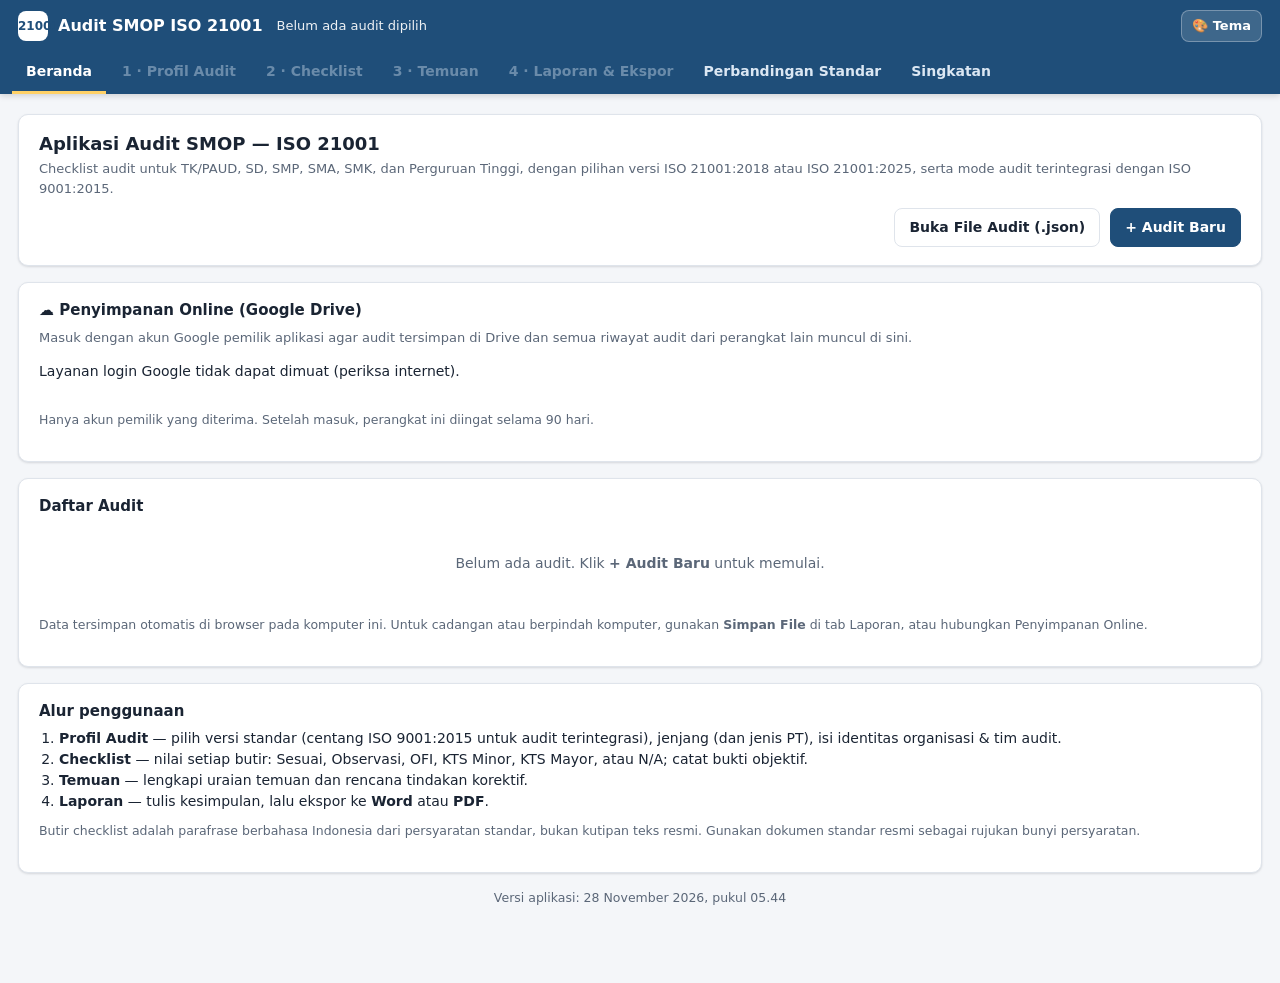
==== index.html @ 43d3630f "Tambah mode audit terintegrasi ISO 9001:2015 + ISO 21001 - Centang "Audit terintegrasi dengan ISO 90" ====
<!doctype html>
<html lang="id">
<head>
<meta name="build" content="20261128054450">
<meta charset="utf-8">
<meta name="viewport" content="width=device-width, initial-scale=1">
<title>Audit ISO 21001</title>
<script>
/* terapkan tema sedini mungkin agar tidak berkedip */
(function(){
  var ui = {}; try { ui = JSON.parse(localStorage.getItem('iso21001_audit_ui_v1') || '{}') || {}; } catch (e) {}
  var m = ui.themeMode || 'light';
  if (m === 'auto') m = (window.matchMedia && matchMedia('(prefers-color-scheme: dark)').matches) ? 'dark' : 'light';
  document.documentElement.setAttribute('data-theme', m);
  document.documentElement.setAttribute('data-accent', ui.accent || 'navy');
})();
</script>
<style>
/* ===================== TEMA =====================
   Mode : html[data-theme="light"|"dark"]
   Aksen: html[data-accent="..."] -> --pri
   ================================================= */
:root{
  --pri:#1f4e79;
  --bg:#f4f6f9; --panel:#ffffff; --ink:#1a2433; --muted:#5b6778; --line:#dfe4eb; --soft:#eef2f7;
  --c:#1e7f4f; --c-bg:#e3f4ea; --obs:#9a6b00; --obs-bg:#fdf3d8; --ofi:#2b6cb0; --ofi-bg:#e3eefa;
  --min:#c25a12; --min-bg:#fde9d9; --maj:#b42318; --maj-bg:#fbe2df; --na:#667085; --na-bg:#eceef2;
  --gd-bg:#f7fafd; --gd-line:#d7e3f0; --gd-dash:#e1e8f0;
  --kr-bg:#fffdf7; --kr-line:#eadfc4; --warn-ink:#8a5a00;
  --chg-bg:#fff8e6; --chg-line:#f3dca2; --hover-line:#b8c7d9; --danger-line:#f1c4bf;
  --tag25-bg:#e8e1fb; --tag25-ink:#5b3cc4; --tag18-bg:#e0f0f5; --tag18-ink:#11667f;
  --q9-bg:#fde8f1; --q9-ink:#a1185a; --q9-line:#f3bfd6;
  --toast-bg:#1a2433;
  --radius:10px; --shadow:0 1px 2px rgba(16,24,40,.06),0 1px 3px rgba(16,24,40,.08);
  color-scheme:light;
}
/* turunan aksen — otomatis menyesuaikan mode */
:root,:root[data-theme]{
  --pri-2:color-mix(in srgb,var(--pri) 78%,#ffffff);
  --pri-soft:color-mix(in srgb,var(--pri) 12%,var(--panel));
  --pri-ink:var(--pri);
  --top-bg:var(--pri);
}
:root[data-theme="dark"]{
  --bg:#0f141b; --panel:#171e27; --ink:#e6ebf2; --muted:#9ba7b7; --line:#2c3644; --soft:#1f2833;
  --c:#3fb27f; --c-bg:#15322a; --obs:#d4a72c; --obs-bg:#3a2f12; --ofi:#5b9be0; --ofi-bg:#162a42;
  --min:#e9894a; --min-bg:#3d2414; --maj:#ef6b5e; --maj-bg:#3f1a17; --na:#98a2b3; --na-bg:#262d37;
  --gd-bg:#151f2a; --gd-line:#2a3a4c; --gd-dash:#26313d;
  --kr-bg:#1d1a13; --kr-line:#4a3d22; --warn-ink:#e0b24a;
  --chg-bg:#2a2414; --chg-line:#5a4a20; --hover-line:#3d4a5a; --danger-line:#5a2a26;
  --tag25-bg:#2c2450; --tag25-ink:#b9a6ff; --tag18-bg:#12323a; --tag18-ink:#7cc9dd;
  --q9-bg:#3a1a2b; --q9-ink:#f49ac3; --q9-line:#6a2d4b;
  --toast-bg:#2c3644;
  --shadow:0 1px 2px rgba(0,0,0,.4),0 1px 3px rgba(0,0,0,.3);
  --pri-2:color-mix(in srgb,var(--pri) 55%,#ffffff);
  --pri-soft:color-mix(in srgb,var(--pri) 30%,var(--panel));
  --pri-ink:color-mix(in srgb,var(--pri) 45%,#ffffff);
  --top-bg:color-mix(in srgb,var(--pri) 70%,#000000);
  color-scheme:dark;
}
:root[data-accent="navy"]{--pri:#1f4e79}
:root[data-accent="toska"]{--pri:#0f766e}
:root[data-accent="hijau"]{--pri:#2e7d32}
:root[data-accent="ungu"]{--pri:#5b3cc4}
:root[data-accent="marun"]{--pri:#8b1e3f}
:root[data-accent="oranye"]{--pri:#c2410c}
:root[data-accent="cokelat"]{--pri:#7c4a1e}
:root[data-accent="grafit"]{--pri:#374151}

/* pemilih tema */
.theme-btn{background:rgba(255,255,255,.14);border:1px solid rgba(255,255,255,.3);color:#fff;border-radius:8px;padding:5px 10px;cursor:pointer;font-weight:600;font-size:13px;white-space:nowrap}
.theme-btn:hover{background:rgba(255,255,255,.24)}
.theme-wrap{position:relative}
.theme-pop{position:absolute;right:0;top:calc(100% + 8px);width:290px;background:var(--panel);color:var(--ink);border:1px solid var(--line);border-radius:12px;box-shadow:0 12px 32px rgba(0,0,0,.25);padding:14px;z-index:50}
.theme-pop h4{font-size:12px;text-transform:uppercase;letter-spacing:.04em;color:var(--muted);margin:0 0 8px}
.seg{display:grid;grid-template-columns:repeat(3,1fr);gap:4px;background:var(--soft);padding:4px;border-radius:9px;margin-bottom:14px}
.seg button{border:0;background:transparent;border-radius:7px;padding:7px 4px;cursor:pointer;font-size:12.5px;font-weight:600;color:var(--muted)}
.seg button.on{background:var(--panel);color:var(--ink);box-shadow:var(--shadow)}
.swatches{display:grid;grid-template-columns:repeat(4,1fr);gap:8px}
.sw{display:flex;flex-direction:column;align-items:center;gap:4px;border:0;background:none;cursor:pointer;font-size:11px;color:var(--muted);padding:4px;border-radius:8px}
.sw i{width:30px;height:30px;border-radius:50%;display:block;border:3px solid var(--panel);box-shadow:0 0 0 1px var(--line)}
.sw.on{color:var(--ink);font-weight:700}
.sw.on i{box-shadow:0 0 0 2px var(--ink)}
.theme-pop .note{margin-top:12px}
*{box-sizing:border-box}
html,body{margin:0;padding:0}
body{background:var(--bg);color:var(--ink);font:14px/1.5 "Segoe UI",system-ui,-apple-system,Roboto,Arial,sans-serif}
button,input,select,textarea{font:inherit;color:inherit}
a{color:var(--pri-2)}
h1,h2,h3,h4{margin:0;line-height:1.25}
.hidden{display:none!important}

/* ---------- top bar ---------- */
.top{position:sticky;top:0;z-index:20;background:var(--top-bg);color:#fff;box-shadow:0 2px 6px rgba(0,0,0,.15)}
.top-row{display:flex;align-items:center;gap:14px;padding:10px 18px;flex-wrap:wrap}
.brand{display:flex;align-items:center;gap:10px;font-weight:700;font-size:16px;white-space:nowrap}
.brand .logo{width:30px;height:30px;border-radius:8px;background:#ffffff;color:var(--top-bg);display:grid;place-items:center;font-weight:800;font-size:12px}
.cur{flex:1;min-width:160px;opacity:.92;font-size:13px;overflow:hidden;text-overflow:ellipsis;white-space:nowrap}
.pill{display:inline-block;padding:2px 9px;border-radius:999px;background:rgba(255,255,255,.18);font-size:12px;font-weight:600;margin-left:6px}
.saved{font-size:12px;opacity:.85;white-space:nowrap}
.tabs{display:flex;gap:2px;padding:0 12px;overflow-x:auto}
.tab{background:none;border:0;color:#dbe7f3;padding:9px 14px;cursor:pointer;border-bottom:3px solid transparent;white-space:nowrap;font-weight:600}
.tab:hover{color:#fff}
.tab.on{color:#fff;border-bottom-color:#ffd166}
.tab:disabled{opacity:.4;cursor:not-allowed}

/* ---------- layout ---------- */
main{max-width:1280px;margin:0 auto;padding:20px 18px 60px}
.card{background:var(--panel);border:1px solid var(--line);border-radius:var(--radius);box-shadow:var(--shadow);padding:18px 20px;margin-bottom:16px}
.card h2{font-size:18px;margin-bottom:4px}
.card h3{font-size:15px;margin-bottom:8px}
.sub{color:var(--muted);font-size:13px;margin:0 0 14px}
.grid{display:grid;gap:14px}
.g2{grid-template-columns:repeat(2,minmax(0,1fr))}
.g3{grid-template-columns:repeat(3,minmax(0,1fr))}
@media (max-width:800px){.g2,.g3{grid-template-columns:1fr}}
label.f{display:block;font-size:12.5px;font-weight:600;color:var(--muted);margin-bottom:4px}
.inp,select.inp,textarea.inp{width:100%;padding:8px 10px;border:1px solid var(--line);border-radius:8px;background:var(--panel);outline:none}
.inp:focus{border-color:var(--pri-2);box-shadow:0 0 0 3px var(--pri-soft)}
textarea.inp{min-height:64px;resize:vertical}
.chk{display:flex;gap:9px;align-items:flex-start;padding:10px 12px;border:1px solid var(--line);border-radius:8px;background:var(--panel);cursor:pointer}
.chk input{margin-top:3px}
.chk small{display:block;color:var(--muted)}

.btn{display:inline-flex;align-items:center;gap:6px;padding:8px 14px;border-radius:8px;border:1px solid var(--line);background:var(--panel);cursor:pointer;font-weight:600;white-space:nowrap}
.btn:hover{background:var(--soft)}
.btn.pri{background:var(--pri);border-color:var(--pri-ink);color:#fff}
.btn.pri:hover{background:var(--pri-2)}
.btn.danger{color:var(--maj);border-color:var(--danger-line)}
.btn.sm{padding:5px 10px;font-size:12.5px}
.row{display:flex;gap:10px;align-items:center;flex-wrap:wrap}
.spacer{flex:1}

/* option cards */
.opts{display:grid;gap:10px;grid-template-columns:repeat(auto-fill,minmax(190px,1fr))}
.opt{border:2px solid var(--line);border-radius:10px;padding:12px 14px;background:var(--panel);cursor:pointer;text-align:left}
.opt:hover{border-color:var(--hover-line)}
.opt.on{border-color:var(--pri-ink);background:var(--pri-soft)}
.opt b{display:block;font-size:14px}
.opt span{display:block;color:var(--muted);font-size:12px;margin-top:3px}
.ver{grid-template-columns:repeat(2,minmax(0,1fr))}
.ver .opt b{font-size:17px}
@media (max-width:600px){.ver{grid-template-columns:1fr}}

/* chips (rumpun, LAM) & site rows */
.chips{display:flex;flex-wrap:wrap;gap:6px}
.chip{border:1px solid var(--line);background:var(--panel);border-radius:999px;padding:5px 12px;font-size:12.5px;cursor:pointer}
.chip:hover{border-color:var(--hover-line)}
.chip.on{background:var(--pri);border-color:var(--pri-ink);color:#fff}
.rg{margin-bottom:10px}
.rg-t{font-size:12.5px;font-weight:700;color:var(--muted);margin-bottom:5px}
.site-row{display:grid;grid-template-columns:minmax(150px,1.1fr) minmax(160px,2fr) minmax(130px,1fr) auto;gap:8px;margin-bottom:8px;align-items:center}
@media (max-width:700px){.site-row{grid-template-columns:1fr}}

/* panduan pemeriksaan per butir */
.gds{display:grid;grid-template-columns:repeat(3,minmax(0,1fr));gap:8px;margin:8px 0 0 34px;align-items:start}
@media (max-width:1100px){.gds{grid-template-columns:1fr}}
.gd{border:1px solid var(--gd-line);border-left:4px solid var(--gd-acc,var(--pri));border-radius:8px;background:var(--gd-bg);min-width:0}
.gd-doc{--gd-acc:var(--pri)}
.gd-tek{--gd-acc:var(--ofi)}
.gd-ops{--gd-acc:var(--obs)}
.gd summary small{font-weight:400;color:var(--muted)}
.btn.tgl{opacity:.6}
.btn.tgl.on{opacity:1;border-color:var(--pri-ink);background:var(--pri-soft)}
.gd summary{cursor:pointer;padding:7px 12px 7px 13px;font-size:12.5px;font-weight:700;color:var(--pri-ink);list-style:none}
.gd summary::-webkit-details-marker{display:none}
.gd summary::before{content:'▸ ';display:inline-block;transition:transform .15s}
.gd[open] summary::before{content:'▾ '}
.gd ul{margin:0;padding:0 11px 9px 11px;list-style:none}
.gd li{display:flex;gap:6px;align-items:flex-start;font-size:12.5px;padding:3px 0;border-bottom:1px dashed var(--gd-dash)}
.gd li:last-child{border-bottom:0}
.gd li span{flex:1}
.gd .tg{font-style:normal;font-size:10.5px;font-weight:700;background:var(--ofi-bg);color:var(--ofi);padding:0 5px;border-radius:4px;white-space:nowrap}
.gd .add{flex:none;border:1px solid var(--line);background:var(--panel);border-radius:6px;width:24px;height:22px;line-height:1;cursor:pointer;color:var(--pri-ink);font-weight:700}
.gd .add:hover{background:var(--pri);color:#fff;border-color:var(--pri-ink)}

/* panduan penilaian per butir */
.kr{margin:0 0 8px 34px;border:1px solid var(--kr-line);border-radius:8px;background:var(--kr-bg)}
.kr summary{cursor:pointer;padding:7px 12px 7px 13px;font-size:12.5px;font-weight:700;color:var(--warn-ink);list-style:none}
.kr summary::-webkit-details-marker{display:none}
.kr summary::before{content:'▸ '}
.kr[open] summary::before{content:'▾ '}
.kr summary b{color:var(--ink)}
.kr-b{display:grid;grid-template-columns:repeat(2,minmax(0,1fr));gap:6px;padding:2px 12px 11px 13px}
@media (max-width:1000px){.kr-b{grid-template-columns:1fr}}
.kr-row{display:flex;gap:8px;align-items:flex-start;font-size:12.5px;padding:6px 9px;border:1px solid transparent;border-radius:7px;cursor:pointer;background:var(--panel)}
.kr-row:hover{border-color:var(--line)}
.kr-row .b{flex:none;min-width:52px;text-align:center}
.kr-row.on{border-color:currentColor;box-shadow:0 0 0 2px rgba(0,0,0,.04)}
.kr-row.on.c{background:var(--c-bg);color:var(--ink);border-color:var(--c)}
.kr-row.on.obs{background:var(--obs-bg);color:var(--ink);border-color:var(--obs)}
.kr-row.on.ofi{background:var(--ofi-bg);color:var(--ink);border-color:var(--ofi)}
.kr-row.on.min{background:var(--min-bg);color:var(--ink);border-color:var(--min)}
.kr-row.on.maj{background:var(--maj-bg);color:var(--ink);border-color:var(--maj)}
.kr-row.on.na{background:var(--na-bg);color:var(--ink);border-color:var(--na)}
.kr-row.off{cursor:not-allowed;opacity:.55}

/* singkatan */
abbr[title]{text-decoration:underline dotted var(--muted);text-underline-offset:2px;cursor:help}
table.gl td.gls{font-weight:700;color:var(--pri-ink);white-space:nowrap}
table.gl th.glc{background:var(--pri-soft);color:var(--pri-ink);font-size:12.5px}

/* ---------- home ---------- */
table.list{width:100%;border-collapse:collapse}
table.list th,table.list td{padding:9px 10px;border-bottom:1px solid var(--line);text-align:left;vertical-align:middle}
table.list th{font-size:12px;text-transform:uppercase;letter-spacing:.03em;color:var(--muted)}
.prog{height:7px;background:var(--soft);border-radius:99px;overflow:hidden;min-width:80px}
.prog i{display:block;height:100%;background:var(--pri-2)}
.empty{text-align:center;color:var(--muted);padding:30px 10px}

/* ---------- checklist ---------- */
.ck{display:grid;grid-template-columns:300px minmax(0,1fr);gap:16px;align-items:start}
@media (max-width:900px){.ck{grid-template-columns:1fr}.nav{position:static!important;max-height:none!important}}
.nav{position:sticky;top:104px;max-height:calc(100vh - 120px);overflow:auto;background:var(--panel);border:1px solid var(--line);border-radius:var(--radius);padding:8px}
.nav .gh{font-size:11.5px;font-weight:700;text-transform:uppercase;color:var(--muted);padding:10px 8px 4px;letter-spacing:.03em}
.nav button{display:flex;width:100%;gap:8px;align-items:center;text-align:left;background:none;border:0;padding:6px 8px;border-radius:7px;cursor:pointer;font-size:13px}
.nav button:hover{background:var(--soft)}
.nav button.on{background:var(--pri-soft);color:var(--pri-ink);font-weight:600}
.nav .no{min-width:58px;font-variant-numeric:tabular-nums;color:var(--muted);font-size:12px}
.nav button.on .no{color:var(--pri-ink)}
.nav .tt{flex:1;overflow:hidden;text-overflow:ellipsis;white-space:nowrap}
.nav .ct{font-size:11px;color:var(--muted);font-variant-numeric:tabular-nums}
.nav .ct.done{color:var(--c);font-weight:700}
.dot{width:8px;height:8px;border-radius:50%;flex:none;background:transparent}
.dot.maj{background:var(--maj)}.dot.min{background:var(--min)}.dot.obs{background:var(--obs)}.dot.ofi{background:var(--ofi)}
.navtools{display:flex;gap:6px;padding:4px 4px 8px;border-bottom:1px solid var(--line);margin-bottom:4px}
.navtools select{flex:1}

.chead{display:flex;gap:12px;align-items:flex-start;flex-wrap:wrap}
.cno{font-size:13px;font-weight:700;color:#fff;background:var(--pri);padding:4px 10px;border-radius:7px;white-space:nowrap}
.ctitle{flex:1;min-width:200px}
.ctitle h2{font-size:19px}
.chg{margin-top:12px;background:var(--chg-bg);border:1px solid var(--chg-line);border-radius:8px;padding:9px 12px;font-size:13px}
.chg b{color:var(--warn-ink)}
.evid{margin-top:12px;background:var(--soft);border-radius:8px;padding:11px 14px;font-size:13px}
.evid h4{font-size:12.5px;text-transform:uppercase;color:var(--muted);letter-spacing:.03em;margin-bottom:5px}
.evid ul{margin:0;padding-left:18px}
.evid li{margin:2px 0}
.evid .lb{font-weight:700;color:var(--pri-ink)}

.item{border:1px solid var(--line);border-left:4px solid var(--line);border-radius:9px;padding:13px 15px 13px 16px;margin-top:12px;background:var(--panel)}
.item.c{border-left-color:var(--c)}.item.obs{border-left-color:var(--obs)}.item.ofi{border-left-color:var(--ofi)}
.item.min{border-left-color:var(--min)}.item.maj{border-left-color:var(--maj)}.item.na{border-left-color:var(--na)}
.q{display:flex;gap:10px;font-size:14.5px}
.qn{flex:none;width:24px;height:24px;border-radius:50%;background:var(--soft);display:grid;place-items:center;font-size:12px;font-weight:700;color:var(--muted)}
.tag{display:inline-block;font-size:11px;font-weight:700;padding:1px 7px;border-radius:5px;margin-left:6px;vertical-align:1px}
.tag.v25{background:var(--tag25-bg);color:var(--tag25-ink)}.tag.v18{background:var(--tag18-bg);color:var(--tag18-ink)}.tag.s{background:var(--na-bg);color:var(--muted)}
.cats{display:flex;flex-wrap:wrap;gap:6px;margin:10px 0 8px 34px}
.cat{border:1px solid var(--line);background:var(--panel);border-radius:7px;padding:5px 10px;font-size:12.5px;font-weight:600;cursor:pointer}
.cat:hover{background:var(--soft)}
.cat.on.c{background:var(--c);border-color:var(--c);color:#fff}
.cat.on.obs{background:var(--obs);border-color:var(--obs);color:#fff}
.cat.on.ofi{background:var(--ofi);border-color:var(--ofi);color:#fff}
.cat.on.min{background:var(--min);border-color:var(--min);color:#fff}
.cat.on.maj{background:var(--maj);border-color:var(--maj);color:#fff}
.cat.on.na{background:var(--na);border-color:var(--na);color:#fff}
.item textarea{margin-left:34px;width:calc(100% - 34px)}
.pager{display:flex;justify-content:space-between;gap:10px;margin-top:16px}
.pager .btn{white-space:normal;max-width:48%;text-align:left}
section{min-width:0}

/* ---------- badges / stats ---------- */
.b{display:inline-block;padding:2px 8px;border-radius:6px;font-size:12px;font-weight:700}
.b.c{background:var(--c-bg);color:var(--c)}.b.obs{background:var(--obs-bg);color:var(--obs)}.b.ofi{background:var(--ofi-bg);color:var(--ofi)}
.b.min{background:var(--min-bg);color:var(--min)}.b.maj{background:var(--maj-bg);color:var(--maj)}.b.na{background:var(--na-bg);color:var(--na)}
.b.none{background:var(--panel);border:1px dashed var(--line);color:var(--muted)}
.stats{display:grid;grid-template-columns:repeat(auto-fill,minmax(130px,1fr));gap:10px}
.stat{border:1px solid var(--line);border-radius:9px;padding:10px 12px;background:var(--panel)}
.stat .v{font-size:24px;font-weight:800;font-variant-numeric:tabular-nums}
.stat .l{font-size:12px;color:var(--muted)}
.stat.c .v{color:var(--c)}.stat.obs .v{color:var(--obs)}.stat.ofi .v{color:var(--ofi)}.stat.min .v{color:var(--min)}.stat.maj .v{color:var(--maj)}.stat.na .v{color:var(--na)}
table.tb{width:100%;border-collapse:collapse;font-size:13px}
table.tb th,table.tb td{border:1px solid var(--line);padding:6px 8px;text-align:left;vertical-align:top}
table.tb th{background:var(--soft);font-size:12px}
table.tb td.n{text-align:center;font-variant-numeric:tabular-nums}
.bar{display:flex;height:10px;border-radius:99px;overflow:hidden;background:var(--soft);min-width:100px}
.bar i{display:block;height:100%}

/* findings */
.fd{border:1px solid var(--line);border-radius:10px;padding:14px 16px;margin-top:12px;background:var(--panel)}
.fd-h{display:flex;gap:10px;align-items:center;flex-wrap:wrap;margin-bottom:8px}
.fd-h .id{font-weight:800}
.fd .q2{color:var(--muted);font-size:13px;margin-bottom:10px}

.note{font-size:12.5px;color:var(--muted)}
.toast{position:fixed;bottom:20px;left:50%;transform:translateX(-50%);background:var(--toast-bg);color:#fff;padding:10px 16px;border-radius:8px;font-size:13px;z-index:99;opacity:0;transition:opacity .2s;pointer-events:none}
.toast.on{opacity:1}

/* ---------- print ---------- */
#printArea{display:none}
@media print{
  @page{size:A4;margin:16mm 15mm}
  body{background:#fff}
  .app{display:none!important}
  #printArea{display:block;color:#000;font:10.5pt/1.4 "Times New Roman",Georgia,serif}
}
/* penyimpanan online */
.clbanner{border:1px solid var(--maj);background:var(--maj-bg)}
.clbanner h3{color:var(--maj);margin-top:0}

/* ---- audit terintegrasi ISO 9001 ---- */
.tag.q9,.b.q9{background:var(--q9-bg);color:var(--q9-ink)}
.q9map{margin-top:10px;background:var(--q9-bg);border:1px solid var(--q9-line);border-radius:8px;padding:8px 12px;font-size:13px;line-height:1.55}
.q9map b{color:var(--q9-ink)}
.q9map.none{background:var(--soft);border-color:var(--line)}
.q9map.none b{color:var(--muted)}
.q9n{display:inline-block;font-weight:700;font-variant-numeric:tabular-nums;color:var(--q9-ink)}
.item.q9it:not(.c):not(.obs):not(.ofi):not(.min):not(.maj):not(.na){border-left-color:var(--q9-ink)}

</style>
</head>
<body>
<div class="app">
  <header class="top">
    <div class="top-row">
      <div class="brand"><span class="logo">21001</span> Audit SMOP ISO 21001</div>
      <div class="cur" id="cur"></div>
      <div class="saved" id="saved"></div>
      <div class="theme-wrap">
        <button class="theme-btn" id="themeBtn" aria-haspopup="true" aria-expanded="false" title="Ubah tema tampilan">🎨 Tema</button>
        <div class="theme-pop hidden" id="themePop" role="dialog" aria-label="Pilihan tema"></div>
      </div>
    </div>
    <nav class="tabs">
      <button class="tab" data-view="home">Beranda</button>
      <button class="tab" data-view="profil">1 · Profil Audit</button>
      <button class="tab" data-view="checklist">2 · Checklist</button>
      <button class="tab" data-view="temuan">3 · Temuan</button>
      <button class="tab" data-view="laporan">4 · Laporan &amp; Ekspor</button>
      <button class="tab" data-view="beda">Perbandingan Standar</button>
      <button class="tab" data-view="singkatan">Singkatan</button>
    </nav>
  </header>
  <main id="main"></main>
</div>
<div id="printArea"></div>
<div class="toast" id="toast"></div>
<script>
/* =====================================================================
   DATA CHECKLIST AUDIT ISO 21001:2018 & ISO 21001:2025 (SNI ISO 21001:2025)
   Butir pertanyaan disusun ulang (parafrase) dalam Bahasa Indonesia oleh
   penyusun aplikasi berdasarkan struktur klausul standar. Teks standar asli
   TIDAK direproduksi. Rujuk dokumen standar resmi untuk bunyi persyaratan.

   Format butir (string):
     "teks"        -> berlaku di kedua versi
     "18|teks"     -> hanya ISO 21001:2018
     "25|teks"     -> hanya ISO 21001:2025
     "S|teks"      -> anjuran ("should"), bukan keharusan
     kombinasi: "25S|teks", "18S|teks"
   no:   nomor klausul per versi {18:'..', 25:'..'}
   cond: 'abk' (pendidikan kebutuhan khusus) | 'paud' (Lampiran A)
   ev:   contoh bukti objektif per kelompok:
         u=umum, tk=PAUD/TK, sek=SD/SMP/SMA/SMK, smk=tambahan SMK,
         pt=perguruan tinggi, vok=PT vokasi, ked=PT kedinasan,
         kag=PT keagamaan, bh=PTN-BH
   chg:  ringkasan perbedaan 2018 vs 2025
   ===================================================================== */

const GROUPS = [
  { id: '4', t: 'Konteks Organisasi' },
  { id: '5', t: 'Kepemimpinan' },
  { id: '6', t: 'Perencanaan' },
  { id: '7', t: 'Dukungan' },
  { id: '8', t: 'Operasi' },
  { id: '9', t: 'Evaluasi Kinerja' },
  { id: '10', t: 'Peningkatan' },
  { id: 'A', t: 'Lampiran A — Pendidikan Anak Usia Dini (normatif)' }
];

const CLAUSES = [
/* ---------------------------------------------------------------- 4 */
{ k:'4.1', g:'4', no:{18:'4.1',25:'4.1'}, t:'Memahami organisasi dan konteksnya',
  items:[
    'Apakah organisasi telah menetapkan isu eksternal dan internal yang relevan dengan tujuannya dan yang memengaruhi kemampuan mencapai hasil yang diharapkan dari SMOP?',
    '18|Apakah penetapan isu tersebut juga mempertimbangkan tanggung jawab sosial dan arah strategis organisasi?',
    '25|Apakah organisasi telah menentukan apakah perubahan iklim merupakan isu yang relevan (beserta dasar pertimbangannya)?',
    'Apakah informasi tentang isu eksternal dan internal tersebut dipantau dan ditinjau secara berkala?'
  ],
  ev:{ u:'Daftar isu internal–eksternal (SWOT/PESTEL); notulen tinjauan konteks; pernyataan visi–misi',
       tk:'Analisis konteks dalam KOSP PAUD; data Rapor Pendidikan PAUD; profil lembaga',
       sek:'Analisis konteks pada KOSP; Rapor Pendidikan & Perencanaan Berbasis Data (PBD); RKJM/RKS; RKAS',
       pt:'Renstra & Renop; analisis SWOT dalam LED akreditasi; laporan kinerja tahunan',
       bh:'Rencana strategis yang disahkan MWA', kag:'Renstra yang selaras dengan Renstra Kemenag' },
  chg:'2025 menambahkan keharusan menentukan relevansi isu perubahan iklim (dari Amandemen 1:2024). Rumusan 2018 menyebut tanggung jawab sosial dan arah strategis secara eksplisit.' },

{ k:'4.2', g:'4', no:{18:'4.2',25:'4.2'}, t:'Memahami kebutuhan dan harapan pihak berkepentingan',
  items:[
    'Apakah pihak berkepentingan yang relevan dengan SMOP telah diidentifikasi, sekurang-kurangnya peserta didik, penerima manfaat lain, dan staf organisasi?',
    'Apakah persyaratan yang relevan dari setiap pihak berkepentingan tersebut telah ditentukan?',
    '25|Apakah telah ditetapkan persyaratan mana saja yang akan dipenuhi melalui SMOP?',
    'Apakah informasi tentang pihak berkepentingan dan persyaratannya dipantau dan ditinjau secara berkala?',
    '25S|(Catatan standar) Apakah persyaratan pihak berkepentingan yang terkait perubahan iklim ikut dipertimbangkan?'
  ],
  ev:{ u:'Matriks pihak berkepentingan & persyaratannya; hasil survei/forum pemangku kepentingan',
       tk:'Orang tua/wali, komite, dinas pendidikan/Kemenag, BSANP (akreditasi), organisasi mitra (Himpaudi/IGTKI), puskesmas/posyandu',
       sek:'Orang tua, komite sekolah, dinas pendidikan/Kemenag, BSANP (akreditasi), Pokja Budaya Sekolah Aman dan Nyaman, alumni, masyarakat sekitar',
       smk:'DUDI mitra, LSP, BKK',
       pt:'Mahasiswa, orang tua, alumni, pengguna lulusan, kementerian/LLDIKTI, BAN-PT/LAM, organisasi profesi, mitra',
       vok:'Mitra industri (link & match), asosiasi profesi', ked:'Kementerian/Lembaga pembina, instansi pengguna lulusan',
       kag:'Kemenag, ormas keagamaan/yayasan' },
  chg:'2025 menambahkan keharusan menentukan persyaratan mana yang akan dipenuhi melalui SMOP, dan catatan terkait perubahan iklim.' },

{ k:'4.3', g:'4', no:{18:'4.3',25:'4.3'}, t:'Menentukan ruang lingkup SMOP',
  items:[
    'Apakah batas dan penerapan SMOP telah ditetapkan dengan mempertimbangkan isu (4.1), persyaratan pihak berkepentingan (4.2), serta produk dan layanan pendidikan?',
    'Apakah ruang lingkup tersedia sebagai informasi terdokumentasi dan menyebutkan jenis produk dan layanan yang dicakup?',
    'Apakah setiap persyaratan yang dinyatakan tidak berlaku disertai justifikasi, dan tidak memengaruhi kemampuan menjamin kesesuaian layanan serta kepuasan peserta didik?',
    'Apakah seluruh produk dan layanan yang diberikan kepada peserta didik sudah tercakup dalam ruang lingkup SMOP?'
  ],
  ev:{ u:'Manual mutu / dokumen ruang lingkup; daftar layanan; justifikasi pengecualian',
       tk:'Daftar layanan (TK/KB/TPA/day care)', sek:'Daftar rombel, program reguler/inklusi/ekstrakurikuler',
       pt:'Daftar fakultas/prodi/jenjang (D3, D4, S1, profesi, S2, S3) dan layanan pendukung' },
  chg:'Substansi relatif sama; 2025 merapikan rumusan.' },

{ k:'4.4', g:'4', no:{18:'4.4.1–4.4.2',25:'4.4.1–4.4.2'}, t:'Sistem manajemen organisasi pendidikan (SMOP) dan prosesnya',
  items:[
    'Apakah SMOP telah ditetapkan, diterapkan, dipelihara, dan ditingkatkan secara berkelanjutan, termasuk proses yang diperlukan beserta interaksinya?',
    'Apakah input dan output yang diharapkan dari setiap proses telah ditentukan, termasuk urutan dan interaksinya (peta proses)?',
    'Apakah kriteria, metode, dan indikator kinerja proses telah ditetapkan dan diterapkan untuk memastikan proses berjalan efektif?',
    'Apakah sumber daya, tanggung jawab, dan wewenang setiap proses telah ditentukan dan tersedia?',
    'Apakah risiko dan peluang proses ditangani, proses dievaluasi, serta perubahan dan perbaikan dilakukan bila diperlukan?',
    'Apakah informasi terdokumentasi yang mendukung operasi proses dipelihara, dan rekaman pelaksanaan proses disimpan?'
  ],
  ev:{ u:'Peta proses / bisnis proses; SOP; matriks indikator kinerja; manual mutu',
       sek:'SOP sekolah; tata tertib; dokumen SPMI sekolah (siklus PBD)',
       pt:'Dokumen SPMI (kebijakan, manual, standar, formulir); SOP akademik & non-akademik' },
  chg:'Substansi sama.' },

/* ---------------------------------------------------------------- 5 */
{ k:'5.1.1', g:'5', no:{18:'5.1.1',25:'5.1.1'}, t:'Kepemimpinan dan komitmen — umum',
  items:[
    'Apakah pimpinan puncak akuntabel atas efektivitas SMOP dan memastikan kebijakan serta sasaran mutu ditetapkan selaras dengan arah strategis?',
    'Apakah persyaratan SMOP terintegrasi ke dalam proses inti organisasi, dan sumber daya yang diperlukan tersedia?',
    'Apakah pimpinan mengomunikasikan pentingnya manajemen yang efektif dan kepatuhan pada SMOP, serta memastikan SMOP mencapai hasil yang diharapkan?',
    'Apakah pimpinan mengarahkan dan mendukung personel serta peran manajerial lain untuk berkontribusi pada efektivitas SMOP?',
    'Apakah pimpinan mempromosikan pendekatan proses, pemikiran berbasis risiko, dan perbaikan berkelanjutan?',
    'Apakah pimpinan menetapkan, mengembangkan, dan memelihara rencana strategis serta mendukung implementasi visi pendidikan secara berkelanjutan?',
    'Apakah pimpinan memastikan kebutuhan pendidikan peserta didik, termasuk kebutuhan khusus, teridentifikasi dan ditangani?',
    'Apakah prinsip tanggung jawab sosial dipertimbangkan oleh pimpinan?',
    '25|Apakah pimpinan memastikan pendidik dan staf memelihara, memperbarui, dan meningkatkan kompetensinya?',
    '25|Apakah pimpinan mendorong keadilan, transparansi, dan perilaku etis di semua tingkat organisasi?'
  ],
  ev:{ u:'Wawancara pimpinan; SK kebijakan; rencana strategis; notulen rapat pimpinan; alokasi anggaran mutu',
       tk:'Kepala TK/PAUD & yayasan', sek:'Kepala sekolah/madrasah; RKS/RKJM; RKAS (alokasi BOS/BOP)',
       pt:'Rektor/Direktur/Ketua & pimpinan unit; Renstra; Perjanjian Kinerja', bh:'Peran MWA/Senat Akademik' },
  chg:'2025 menambahkan: memastikan pendidik & staf menjaga kompetensi, serta mendorong keadilan, transparansi dan perilaku etis.' },

{ k:'5.1.2', g:'5', no:{18:'5.1.2',25:'5.1.2'}, t:'Fokus pada peserta didik dan penerima manfaat lain',
  items:[
    'Apakah kebutuhan dan harapan peserta didik serta penerima manfaat lain ditentukan, dipahami, dan dipenuhi secara konsisten?',
    'Apakah pemenuhan tersebut dibuktikan melalui pemantauan kepuasan dan kemajuan pendidikan peserta didik?',
    'Apakah risiko dan peluang yang dapat memengaruhi kesesuaian layanan dan peningkatan kepuasan telah ditentukan dan ditangani?'
  ],
  ev:{ u:'Hasil survei kepuasan; data kemajuan belajar; tindak lanjut keluhan',
       tk:'Laporan perkembangan anak; pertemuan orang tua', sek:'Rapor; hasil asesmen; Rapor Pendidikan',
       pt:'IPK, masa studi, tingkat kelulusan tepat waktu, survei kepuasan mahasiswa' },
  chg:'Substansi sama.' },

{ k:'5.1.3', g:'5', cond:'abk', no:{18:'5.1.3',25:'5.1.3'}, t:'Persyaratan tambahan pendidikan kebutuhan khusus — kepemimpinan',
  items:[
    'Apakah pimpinan memastikan tersedianya sumber daya aksesibilitas (sarana, alat bantu, anggaran, pendamping) serta pelatihan bagi pemberi layanan — pendidik, tenaga kependidikan, dan staf layanan — untuk mendukung aksesibilitas lingkungan belajar? (Peserta didik berkebutuhan khusus adalah penerima manfaat, bukan peserta pelatihan.)',
    'Apakah akomodasi yang layak disediakan bagi peserta didik berkebutuhan khusus sehingga memperoleh akses setara terhadap fasilitas dan lingkungan pendidikan?'
  ],
  ev:{ u:'Kebijakan pendidikan inklusif; data peserta didik berkebutuhan khusus; anggaran aksesibilitas; program pelatihan bagi pendidik, tenaga kependidikan, dan staf layanan. Catatan: klausul ini menilai komitmen pimpinan; kecukupan kompetensi tiap personel diperiksa di 7.2.2',
       sek:'Guru Pendamping Khusus (GPK); program sekolah inklusi; akomodasi yang layak',
       pt:'Unit Layanan Disabilitas (ULD); kebijakan akomodasi yang layak bagi mahasiswa penyandang disabilitas' },
  chg:'2018 memuat penjelasan definisi peserta didik berkebutuhan khusus; keharusan intinya sama.' },

{ k:'5.2', g:'5', no:{18:'5.2.1–5.2.2',25:'5.2'}, t:'Kebijakan organisasi pendidikan',
  items:[
    'Apakah kebijakan sesuai dengan tujuan organisasi serta mendukung misi dan visi pendidikan?',
    'Apakah kebijakan memberikan kerangka penetapan sasaran dan memuat komitmen memenuhi persyaratan yang berlaku serta komitmen perbaikan berkelanjutan SMOP?',
    'Apakah kebijakan mempertimbangkan perkembangan pendidikan, ilmiah, dan teknis yang relevan?',
    'Apakah kebijakan memuat komitmen terhadap tanggung jawab sosial dan pengelolaan kekayaan intelektual?',
    'Apakah kebijakan mempertimbangkan kebutuhan dan harapan pihak berkepentingan yang relevan?',
    '18|Apakah kebijakan ditinjau dan dipelihara secara berkala oleh pimpinan puncak?',
    'Apakah kebijakan tersedia sebagai informasi terdokumentasi dan dikomunikasikan di dalam organisasi?',
    '18|Apakah kebijakan dipahami dan diterapkan di dalam organisasi (dibuktikan dengan wawancara personel)?',
    'Apakah kebijakan tersedia bagi pihak berkepentingan, sesuai kebutuhan?'
  ],
  ev:{ u:'SK/dokumen kebijakan mutu; publikasi di website/papan informasi; kebijakan kekayaan intelektual',
       sek:'Kebijakan mutu sekolah ditandatangani kepala sekolah & komite', pt:'Kebijakan SPMI; standar pendidikan tinggi yang ditetapkan pimpinan (PTN: pertimbangan senat; PTS: pertimbangan senat dan persetujuan badan penyelenggara); kebijakan HKI; statuta' },
  chg:'2018 memisahkan 5.2.1 (pengembangan) dan 5.2.2 (komunikasi); 2025 menggabungkannya menjadi 5.2. Pada 2018 kebijakan juga harus “dipahami dan diterapkan”.' },

{ k:'5.3', g:'5', no:{18:'5.3',25:'5.3'}, t:'Peran, tanggung jawab, dan wewenang',
  items:[
    'Apakah tanggung jawab dan wewenang untuk peran yang relevan telah ditetapkan dan dikomunikasikan di dalam organisasi?',
    'Apakah telah ditunjuk pihak yang bertanggung jawab memastikan SMOP sesuai dengan standar dan prosesnya menghasilkan output yang diharapkan?',
    'Apakah ada penanggung jawab pelaporan kinerja SMOP dan peluang perbaikan kepada pimpinan puncak?',
    'Apakah ada penanggung jawab untuk memastikan kebijakan dipahami, fokus pada peserta didik dipromosikan, dan integritas SMOP terjaga saat terjadi perubahan?',
    'Apakah ada penanggung jawab pengelolaan komunikasi (7.4), pengendalian informasi terdokumentasi (7.5), dan integrasi seluruh proses pembelajaran apa pun metode penyampaiannya?',
    'Apakah ada penanggung jawab pengelolaan persyaratan peserta didik berkebutuhan khusus (bila relevan)?'
  ],
  ev:{ u:'Struktur organisasi; uraian tugas; SK penunjukan wakil manajemen/tim mutu',
       sek:'SK Tim Penjaminan Mutu Pendidikan Sekolah (TPMPS); pembagian tugas guru & tendik',
       pt:'SK LPM/LPMPP, Gugus Penjaminan Mutu fakultas, Unit Penjaminan Mutu prodi; OTK' },
  chg:'2025 memisahkan pelaporan kinerja dan pelaporan peluang perbaikan; pengelolaan peserta didik berkebutuhan khusus diberi frasa “bila relevan”.' },

/* ---------------------------------------------------------------- 6 */
{ k:'6.1', g:'6', no:{18:'6.1.1–6.1.2',25:'6.1'}, t:'Tindakan untuk menangani risiko dan peluang',
  items:[
    'Apakah dalam perencanaan SMOP, isu (4.1) dan persyaratan (4.2, 4.4) dipertimbangkan untuk menentukan risiko dan peluang?',
    'Apakah risiko dan peluang ditentukan untuk menjamin SMOP mencapai hasilnya, meningkatkan efek yang diinginkan, mencegah/mengurangi efek yang tidak diinginkan, dan mencapai perbaikan berkelanjutan?',
    'Apakah tindakan untuk menangani risiko dan peluang telah direncanakan dan diintegrasikan ke dalam proses SMOP?',
    'Apakah efektivitas tindakan tersebut dievaluasi?',
    'Apakah tindakan yang diambil proporsional terhadap kemungkinan terjadinya dan dampak potensial pada kesesuaian layanan?'
  ],
  ev:{ u:'Register/profil risiko & peluang; rencana mitigasi; laporan pemantauan risiko',
       tk:'Risiko keselamatan anak, kesehatan, bencana', sek:'Program Satuan Pendidikan Aman Bencana (SPAB); risiko perundungan/kekerasan (program Budaya Sekolah Aman dan Nyaman); risiko penurunan capaian AN/TKA',
       pt:'Manajemen risiko institusi; risiko akreditasi, keuangan, penerimaan mahasiswa', ked:'Manajemen risiko sesuai ketentuan K/L dan SPIP' },
  chg:'2018 memecah menjadi 6.1.1 dan 6.1.2; 2025 menggabungkan menjadi 6.1 dengan substansi serupa.' },

{ k:'6.2', g:'6', no:{18:'6.2.1–6.2.2',25:'6.2'}, t:'Sasaran organisasi pendidikan dan perencanaan pencapaiannya',
  items:[
    'Apakah sasaran ditetapkan pada fungsi dan tingkat yang relevan (2018: juga proses yang diperlukan SMOP)?',
    '25|Apakah sasaran juga ditetapkan untuk proses yang memerlukan pengelolaan mutu aktif dalam periode waktu tertentu?',
    'Apakah sasaran konsisten dengan kebijakan, terukur (bila memungkinkan), dan mempertimbangkan persyaratan yang berlaku?',
    'Apakah sasaran dipantau, dikomunikasikan, dan dimutakhirkan sesuai kebutuhan?',
    'Apakah sasaran relevan dengan kesesuaian layanan dan peningkatan kepuasan peserta didik, staf (2025: juga pendidik dan tenaga administrasi akademik), serta penerima manfaat lain?',
    'Apakah sasaran dan capaiannya tersedia sebagai informasi terdokumentasi?',
    'Apakah perencanaan pencapaian sasaran menetapkan apa yang dilakukan, sumber daya, penanggung jawab, waktu penyelesaian, dan cara evaluasi hasil?',
    '18|Apakah rencana pencapaian sasaran tersebut dituangkan dalam rencana strategis?'
  ],
  ev:{ u:'Dokumen sasaran mutu & program kerja; laporan capaian sasaran',
       tk:'Program tahunan lembaga dengan indikator', sek:'RKS/RKT dengan indikator Rapor Pendidikan; target capaian; RKAS',
       pt:'IKU/IKT; Perjanjian Kinerja; Renop; dashboard capaian; laporan kinerja' },
  chg:'2018: 6.2.1 dan 6.2.2, rencana dituangkan dalam rencana strategis. 2025: digabung menjadi 6.2 dan menambah sasaran untuk proses yang memerlukan pengelolaan mutu aktif.' },

{ k:'6.3', g:'6', no:{18:'6.3',25:'6.3'}, t:'Perencanaan perubahan',
  items:[
    'Apakah perubahan pada SMOP dilakukan secara terencana?',
    'Apakah perencanaan perubahan mempertimbangkan tujuan dan konsekuensi perubahan serta integritas SMOP?',
    'Apakah ketersediaan sumber daya internal, alokasi tanggung jawab/wewenang, serta kesiapan penyedia eksternal dipertimbangkan?'
  ],
  ev:{ u:'Rencana perubahan (mis. perubahan kurikulum, struktur organisasi, sistem informasi) dan analisis dampaknya',
       sek:'Transisi implementasi kurikulum; perubahan sistem SPMB', pt:'Perubahan statuta/OTK, pembukaan/penutupan prodi, migrasi SIAKAD' },
  chg:'Substansi sama.' },

/* ---------------------------------------------------------------- 7 */
{ k:'7.1.1', g:'7', no:{18:'7.1.1',25:'7.1.1'}, t:'Sumber daya — umum',
  items:[
    'Apakah sumber daya untuk penetapan, penerapan, pemeliharaan, dan perbaikan SMOP telah ditentukan dan disediakan?',
    'Apakah sumber daya secara berkelanjutan meningkatkan keterlibatan & kepuasan peserta didik, keterlibatan & kepuasan staf, serta kepuasan penerima manfaat lain?',
    'Apakah telah ditentukan dan dipantau sumber daya mana yang disediakan organisasi dan mana yang oleh penyedia eksternal?',
    'Apakah kebutuhan peserta didik berkebutuhan khusus dan berbagai persyaratan aksesibilitas telah diantisipasi (bila relevan)?'
  ],
  ev:{ u:'Rencana anggaran; analisis kebutuhan sumber daya; daftar layanan alih daya',
       sek:'RKAS/ARKAS; laporan penggunaan BOS/BOP', pt:'RKAT/RBA; laporan realisasi anggaran' },
  chg:'Substansi sama; 2025 menambahkan frasa “bila relevan” untuk kebutuhan khusus.' },

{ k:'7.1.2', g:'7', no:{18:'7.1.2',25:'7.1.2'}, t:'Sumber daya manusia',
  items:[
    'Apakah SDM yang diperlukan (staf, relawan/magang, staf penyedia eksternal) telah ditentukan dan disediakan untuk operasi dan pengendalian proses?',
    'Apakah kriteria rekrutmen/seleksi telah ditetapkan, diterapkan, dan dipublikasikan kepada pihak berkepentingan yang relevan?',
    'Apakah proses rekrutmen/seleksi didokumentasikan dan hasil rekrutmen direkam?'
  ],
  ev:{ u:'Analisis kebutuhan pegawai; pengumuman & kriteria rekrutmen; berkas hasil seleksi',
       tk:'Kualifikasi pendidik PAUD; data GTK', sek:'Data GTK di Dapodik/EMIS; kualifikasi & sertifikasi pendidik; rasio guru-rombel',
       pt:'Rasio dosen–mahasiswa; data dosen di PDDikti; rekrutmen dosen & tendik; kriteria (pengalaman mengajar, riset, publikasi)',
       ked:'Formasi ASN/PPPK & ketentuan K/L', vok:'Rekrutmen dosen praktisi/industri' },
  chg:'Substansi sama.' },

{ k:'7.1.3', g:'7', no:{18:'7.1.3',25:'7.1.3'}, t:'Fasilitas',
  items:[
    'Apakah fasilitas (bangunan & lahan, peralatan termasuk perangkat keras & lunak, utilitas) memenuhi persyaratan peserta didik?',
    'Apakah fasilitas aman, sesuai bagi SDM untuk mendukung pengembangan kompetensi peserta didik, dan dipelihara?',
    'Apakah dimensi/kapasitas fasilitas memadai bagi penggunanya?',
    'Apakah tersedia fasilitas untuk pengajaran, belajar mandiri, penerapan pengetahuan, istirahat & rekreasi, serta kebutuhan hidup (makan, kesehatan, keselamatan), sesuai kebutuhan?',
    '25S|(Catatan standar) Apakah ruang digital dan fasilitas luar ruang ikut diperhitungkan?'
  ],
  ev:{ u:'Daftar inventaris; jadwal & rekaman pemeliharaan; observasi lapangan',
       tk:'Ruang bermain, APE, toilet ramah anak, area istirahat', sek:'Ruang kelas, laboratorium, perpustakaan, UKS, kantin sehat, data sarpras Dapodik',
       smk:'Bengkel/workshop, teaching factory, K3 bengkel', pt:'Laboratorium, perpustakaan, LMS & jaringan, asrama, klinik, fasilitas olahraga',
       vok:'Laboratorium/bengkel praktik sesuai standar industri' },
  chg:'2025 menambahkan catatan bahwa fasilitas dapat berupa ruang digital dan luar ruang.' },

{ k:'7.1.4', g:'7', no:{18:'7.1.4',25:'7.1.4'}, t:'Lingkungan untuk operasi proses pendidikan',
  items:[
    'Apakah lingkungan yang sesuai untuk mendukung kesejahteraan pihak berkepentingan telah ditentukan, disediakan, dan dipelihara?',
    'Apakah faktor psikososial (mis. beban kerja, kejelasan peran, dukungan sosial, stres, perundungan) dipertimbangkan?',
    'Apakah faktor fisik (suhu, kelembaban, cahaya, sirkulasi udara, kebersihan, kebisingan, ergonomi) dipertimbangkan?'
  ],
  ev:{ u:'Survei iklim kerja/belajar; rekaman kebersihan; pengukuran kondisi ruang; layanan konseling',
       tk:'Kebijakan pencegahan kekerasan; lingkungan bersih & aman', sek:'Program Budaya Sekolah Aman dan Nyaman (BSAN): tata tertib, kode etik, SOP, deteksi dini, dan kanal pengaduan yang ditetapkan kepala sekolah; data iklim keamanan & kebinekaan di Rapor Pendidikan; layanan BK',
       pt:'Satgas Pencegahan dan Penanganan Kekerasan di PT (PPKPT); layanan konseling mahasiswa; survei iklim akademik' },
  chg:'Substansi sama.' },

{ k:'7.1.5', g:'7', no:{18:'7.1.5',25:'7.1.5'}, t:'Sumber daya pemantauan dan pengukuran (termasuk ketertelusuran pengukuran)',
  items:[
    'Apakah sumber daya untuk memastikan hasil pemantauan/pengukuran yang valid dan reliabel telah ditentukan dan disediakan (mis. instrumen asesmen, rubrik, kuesioner, sistem ujian)?',
    'Apakah sumber daya tersebut sesuai dengan sasaran, jenis, metode penyampaian, dan durasi layanan pendidikan, serta dipelihara agar tetap layak?',
    'Apakah tersedia rekaman yang membuktikan kelayakan sumber daya pemantauan/pengukuran (mis. validasi instrumen, analisis butir soal)?',
    'Bila ketertelusuran pengukuran dipersyaratkan: apakah alat ukur diverifikasi/dikalibrasi, diidentifikasi statusnya, dan dilindungi dari kerusakan atau penyetelan yang tidak sah?',
    'Bila alat ukur ditemukan tidak layak: apakah dampaknya terhadap validitas hasil pengukuran sebelumnya dievaluasi dan ditindaklanjuti?'
  ],
  ev:{ u:'Kisi-kisi & validasi instrumen; analisis butir soal; uji validitas–reliabilitas kuesioner; sertifikat kalibrasi',
       tk:'Instrumen asesmen perkembangan anak; alat ukur antropometri (timbangan, pengukur tinggi)',
       sek:'Validasi soal asesmen sumatif; kriteria ketercapaian tujuan pembelajaran; sistem CBT', smk:'Kalibrasi alat ukur bengkel/laboratorium',
       pt:'Validasi soal & rubrik; sistem ujian daring; kalibrasi alat laboratorium', vok:'Kalibrasi peralatan praktik & uji kompetensi' },
  chg:'Substansi sama.' },

{ k:'7.1.6', g:'7', no:{18:'7.1.6',25:'7.1.6'}, t:'Pengetahuan organisasi dan sumber belajar',
  items:[
    'Apakah pengetahuan yang diperlukan untuk operasi proses telah ditentukan, dipelihara, dan tersedia sejauh diperlukan?',
    'Apakah organisasi mempertimbangkan pengetahuan saat ini dan cara memperoleh pengetahuan tambahan saat menghadapi perubahan kebutuhan dan tren?',
    'Apakah pertukaran pengetahuan antar pendidik dan staf, terutama antar sejawat, didorong?',
    'Apakah sumber belajar disediakan dan tersedia di mana dan kapan diperlukan?',
    'Apakah sumber belajar mencerminkan kebutuhan peserta didik, penerima manfaat lain, dan pendidik, ditinjau berkala agar mutakhir, serta dikatalogkan dan dirujuk?',
    'Apakah persyaratan kekayaan intelektual dihormati?',
    'S|Apakah penggunaan ulang (reusability) sumber belajar didorong?'
  ],
  ev:{ u:'Repositori pengetahuan; dokumentasi lesson learned; katalog perpustakaan; kebijakan HKI',
       tk:'Komunitas belajar guru PAUD; KKG/gugus PAUD', sek:'Komunitas belajar, KKG/MGMP, Platform pembelajaran guru; katalog perpustakaan',
       pt:'Repositori institusi; perpustakaan & e-journal; LMS; kebijakan HKI; alat cek kemiripan' },
  chg:'Substansi sama.' },

{ k:'7.2.1', g:'7', no:{18:'7.2.1',25:'7.2.1'}, t:'Kompetensi — umum',
  items:[
    'Apakah kompetensi yang diperlukan bagi personel yang pekerjaannya memengaruhi kinerja organisasi telah ditentukan?',
    'Apakah personel kompeten berdasarkan pendidikan, pelatihan, atau pengalaman yang sesuai?',
    'Bila diperlukan, apakah tindakan untuk memperoleh kompetensi (pelatihan, mentoring, penugasan ulang, rekrutmen) dilakukan dan efektivitasnya dievaluasi?',
    'Apakah metode evaluasi kinerja staf telah ditetapkan dan diterapkan?',
    '18|Apakah ada tindakan untuk mendukung dan memastikan pengembangan kompetensi staf secara berkelanjutan?',
    'Apakah tersedia informasi terdokumentasi sebagai bukti kompetensi?'
  ],
  ev:{ u:'Matriks kompetensi; rekaman pelatihan & evaluasinya; penilaian kinerja',
       tk:'Kualifikasi & diklat guru PAUD', sek:'Sertifikat pendidik; pengelolaan kinerja guru; program PKB; supervisi akademik',
       pt:'Sertifikat pendidik dosen; jabatan fungsional; BKD/LKD; SKP; pelatihan Pekerti/AA',
       vok:'Sertifikat kompetensi dosen; magang dosen di industri', ked:'Penilaian kinerja ASN (SKP)' },
  chg:'2018 secara eksplisit menuntut tindakan untuk pengembangan kompetensi staf berkelanjutan; 2025 memindahkan aspek ini ke komitmen pimpinan (5.1.1).' },

{ k:'7.2.2', g:'7', cond:'abk', no:{18:'7.2.2',25:'7.2.2'}, t:'Kompetensi — tambahan pendidikan kebutuhan khusus',
  items:[
    'Apakah semua pendidik dan staf yang berinteraksi dengan peserta didik berkebutuhan khusus mendapat pelatihan khusus yang sesuai (mis. pembelajaran berdiferensiasi, asesmen, scaffolding)?',
    'Apakah pendidik memiliki akses ke jaringan spesialis (psikolog, terapis wicara, ahli pengembangan belajar, dsb.)?'
  ],
  ev:{ u:'Sertifikat pelatihan pendidikan inklusif; MoU dengan psikolog/terapis/pusat layanan disabilitas',
       sek:'Pelatihan GPK; kerja sama dengan SLB/Pusat Sumber', pt:'Pelatihan staf ULD; jejaring layanan disabilitas' },
  chg:'Substansi sama.' },

{ k:'7.3', g:'7', no:{18:'7.3',25:'7.3'}, t:'Kesadaran',
  items:[
    'Apakah personel menyadari kebijakan organisasi pendidikan?',
    'Apakah personel menyadari kontribusinya terhadap efektivitas SMOP dan manfaat peningkatan kinerja?',
    'Apakah personel menyadari implikasi bila tidak memenuhi persyaratan SMOP?',
    'Apakah personel menyadari strategi organisasi dan sasaran SMOP yang relevan?'
  ],
  ev:{ u:'Wawancara sampel personel; materi sosialisasi/induksi; daftar hadir sosialisasi' },
  chg:'Substansi sama; 2025 memisahkan butir strategi & sasaran menjadi butir tersendiri.' },

{ k:'7.4.1', g:'7', no:{18:'7.4.1',25:'7.4.1'}, t:'Komunikasi — umum',
  items:[
    'Apakah komunikasi internal dan eksternal yang relevan telah ditentukan: apa, kapan, dengan siapa, bagaimana, mengapa, dan siapa yang berkomunikasi?'
  ],
  ev:{ u:'Matriks/rencana komunikasi; SOP kehumasan' },
  chg:'Substansi sama.' },

{ k:'7.4.2', g:'7', no:{18:'7.4.2',25:'7.4.2'}, t:'Tujuan komunikasi',
  items:[
    'Apakah komunikasi digunakan untuk meminta pendapat atau persetujuan pihak berkepentingan yang relevan?',
    'Apakah informasi yang disampaikan relevan, akurat, tepat waktu, dan konsisten dengan misi, visi, strategi, dan kebijakan?',
    'Apakah komunikasi digunakan untuk kolaborasi dan koordinasi kegiatan dengan pihak berkepentingan di dalam organisasi?'
  ],
  ev:{ u:'Notulen rapat koordinasi; publikasi informasi; formulir persetujuan',
       tk:'Buku penghubung; grup komunikasi orang tua', sek:'Rapat komite & orang tua; website sekolah', pt:'Portal informasi; forum mahasiswa & dosen' },
  chg:'Substansi sama.' },

{ k:'7.4.3', g:'7', no:{18:'7.4.3',25:'7.4.3'}, t:'Pengaturan komunikasi',
  items:[
    'Apakah ada pengaturan komunikasi yang efektif dengan peserta didik dan pihak lain terkait kebijakan dan rencana strategis?',
    'Apakah ada pengaturan komunikasi terkait desain, isi, dan penyampaian layanan pendidikan?',
    'Apakah ada pengaturan komunikasi terkait pertanyaan, pendaftaran, dan penerimaan?',
    'Apakah data kinerja peserta didik, termasuk hasil asesmen formatif dan sumatif, dikomunikasikan?',
    'Apakah umpan balik, termasuk keluhan dan hasil survei kepuasan, dikomunikasikan?',
    'Apakah peserta didik dan penerima manfaat lain diberi informasi tentang titik kontak eksternal bila masalah tidak terselesaikan?',
    'Apakah pelaksanaan komunikasi dipantau secara berkala, dan rencana komunikasi dianalisis serta diperbaiki?',
    'Apakah rekaman proses komunikasi disimpan?'
  ],
  ev:{ u:'Rencana komunikasi & evaluasinya; arsip pengumuman; kanal pengaduan',
       tk:'Laporan perkembangan anak kepada orang tua; pertemuan berkala', sek:'Rapor; pertemuan orang tua; website/media sosial; informasi kanal pengaduan dinas/Kemenag/Ombudsman',
       pt:'SIAKAD/portal; KHS; pengumuman akademik; informasi kanal pengaduan LLDIKTI/kementerian/Ombudsman' },
  chg:'Substansi sama.' },

{ k:'7.5.1', g:'7', no:{18:'7.5.1',25:'7.5.1'}, t:'Informasi terdokumentasi — umum',
  items:[
    'Apakah SMOP mencakup informasi terdokumentasi yang dipersyaratkan standar?',
    'Apakah SMOP mencakup informasi terdokumentasi yang ditetapkan organisasi sebagai perlu bagi efektivitas SMOP (mis. kalender akademik, kurikulum inti, katalog, penilaian, kode etik)?'
  ],
  ev:{ u:'Daftar induk dokumen; manual mutu; kode etik', sek:'Kalender pendidikan; KOSP; tata tertib', pt:'Kalender akademik; pedoman akademik; katalog prodi; kode etik dosen & mahasiswa' },
  chg:'Substansi sama.' },

{ k:'7.5.2', g:'7', no:{18:'7.5.2',25:'7.5.2'}, t:'Pembuatan dan pemutakhiran informasi terdokumentasi',
  items:[
    'Apakah dokumen memiliki identifikasi dan deskripsi yang sesuai (judul, tanggal, penyusun, nomor)?',
    'Apakah format (bahasa, versi perangkat lunak, grafik) dan media (kertas/elektronik) sesuai?',
    'Apakah dokumen ditinjau dan disahkan kesesuaian dan kecukupannya?'
  ],
  ev:{ u:'Sampel dokumen (kop, nomor, revisi, pengesahan); SOP penyusunan dokumen' },
  chg:'Substansi sama.' },

{ k:'7.5.3', g:'7', no:{18:'7.5.3',25:'7.5.3'}, t:'Pengendalian informasi terdokumentasi',
  items:[
    'Apakah dokumen tersedia dan sesuai untuk digunakan di mana dan kapan diperlukan?',
    'Apakah dokumen terlindungi secara memadai (kerahasiaan, penggunaan tidak tepat, integritas)?',
    'Apakah distribusi, akses, pengambilan, dan penggunaan dokumen dikendalikan?',
    'Apakah penyimpanan dan preservasi (termasuk keterbacaan), pengendalian perubahan (versi), serta retensi dan disposisi dikendalikan?',
    'Apakah pelindungan dan keamanan, termasuk redundansi (cadangan/backup) dan kerahasiaan, dipastikan?',
    'Apakah penggunaan dokumen kedaluwarsa yang tidak disengaja dicegah?',
    'Apakah dokumen eksternal (regulasi, standar) yang diperlukan diidentifikasi dan dikendalikan?',
    'Apakah pengendalian yang ditetapkan dipelihara sebagai informasi terdokumentasi?'
  ],
  ev:{ u:'SOP pengendalian dokumen; daftar induk dokumen & rekaman; jadwal retensi arsip; bukti backup; daftar regulasi eksternal',
       sek:'Daftar regulasi (Kemendikdasmen/Kemenag, dinas); arsip buku induk', pt:'Daftar regulasi (Kemdiktisaintek, SN-Dikti, LAM); sistem e-office/arsip' },
  chg:'Substansi sama (urutan butir berbeda).' },

/* ---------------------------------------------------------------- 8 */
{ k:'8.1.1', g:'8', no:{18:'8.1.1',25:'8.1.1'}, t:'Perencanaan dan pengendalian operasional — umum',
  items:[
    'Apakah proses untuk memenuhi persyaratan layanan pendidikan dan melaksanakan tindakan dari klausul 6 direncanakan, diterapkan, dan dikendalikan?',
    'Apakah kriteria proses ditetapkan dan pengendalian dilakukan sesuai kriteria tersebut?',
    'Apakah persyaratan layanan pendidikan dan sumber daya untuk mencapainya ditentukan?',
    'Apakah informasi terdokumentasi disimpan untuk menunjukkan proses dilaksanakan sesuai rencana dan layanan memenuhi persyaratan?',
    '25|Apakah perubahan terencana dikendalikan dan konsekuensi perubahan yang tidak diinginkan ditinjau serta dimitigasi?',
    '25|Apakah proses yang disediakan pihak eksternal dan relevan dengan SMOP dikendalikan (lihat 8.4)?'
  ],
  ev:{ u:'Rencana operasional; SOP layanan; jadwal & rekaman pelaksanaan', sek:'Kalender pendidikan; jadwal pelajaran; program kerja wakil kepala', pt:'Kalender akademik; jadwal kuliah; rencana operasional unit' },
  chg:'2025 secara eksplisit menambahkan pengendalian perubahan dan pengendalian proses eksternal dalam 8.1.1.' },

{ k:'8.1.2', g:'8', no:{18:'8.1.2',25:'8.1.2'}, t:'Perencanaan dan pengendalian spesifik produk dan layanan pendidikan',
  items:[
    'Apakah capaian pembelajaran (learning outcomes) direncanakan?',
    'Apakah metode pengajaran dan lingkungan belajar yang sesuai dan aksesibel dipastikan?',
    '25|Apakah pelaksanaan pembelajaran direncanakan?',
    'Apakah kriteria asesmen ditetapkan dan pelaksanaan asesmen direncanakan?',
    'Apakah metode perbaikan ditetapkan dan dilaksanakan?',
    'Apakah layanan pendukung (bimbingan, konseling, administrasi, dsb.) direncanakan?',
    'Bila menyelenggarakan PAUD: apakah persyaratan tambahan Lampiran A diterapkan?'
  ],
  ev:{ tk:'KOSP PAUD; program semester; modul ajar/rencana harian', sek:'KOSP; ATP; modul ajar; program BK; jadwal asesmen',
       smk:'Kurikulum yang diselaraskan dengan DUDI; jadwal PKL', pt:'Kurikulum OBE; RPS; pedoman akademik; layanan kemahasiswaan & bimbingan akademik',
       vok:'Rencana praktik/magang industri' },
  chg:'2025 menambahkan “pelaksanaan pembelajaran” dan menyebut “asesmen” (2018: asesmen pembelajaran).' },

{ k:'8.1.3', g:'8', cond:'abk', no:{18:'8.1.3',25:'8.1.3'}, t:'Persyaratan tambahan peserta didik berkebutuhan khusus — operasional (anjuran)',
  items:[
    'S|Apakah ada fleksibilitas agar peserta didik ikut menyusun proses belajarnya (pembelajaran adaptif, materi akselerasi/pengayaan, pendaftaran ganda, tindakan individual, modifikasi kurikulum, rekognisi pembelajaran lampau)?',
    'S|Apakah tersedia lingkungan tim dengan sumber daya memadai untuk membantu peserta didik mencapai potensi optimal?',
    'S|Apakah tersedia keterhubungan dengan peluang dunia kerja?',
    'S|Apakah tersedia makanan sehat dan bergizi bila diperlukan?'
  ],
  ev:{ u:'Program Pembelajaran Individual (PPI); profil peserta didik; dokumen modifikasi kurikulum',
       sek:'PPI bagi ABK; program akselerasi/pengayaan bagi peserta didik cerdas istimewa', pt:'RPL; layanan ULD; program magang inklusif' },
  chg:'Judul 2025: “learners with special needs”; isi sama (bersifat anjuran).' },

{ k:'8.2.1', g:'8', no:{18:'8.2.1',25:'8.2.1'}, t:'Penentuan persyaratan produk dan layanan pendidikan',
  items:[
    'Apakah persyaratan layanan ditetapkan, termasuk yang berasal dari kebijakan dan rencana strategis organisasi?',
    'Apakah persyaratan berasal dari analisis kebutuhan peserta didik (saat ini dan potensial), khususnya yang berkebutuhan khusus?',
    'Apakah persyaratan mempertimbangkan perkembangan internasional, pasar kerja, dan hasil riset?',
    'Apakah persyaratan kesehatan dan keselamatan yang berlaku dipertimbangkan?',
    'Apakah organisasi mampu memenuhi klaim yang dibuat atas layanan yang ditawarkan?'
  ],
  ev:{ tk:'Asesmen awal perkembangan anak; data kesehatan anak', sek:'Asesmen diagnostik awal; analisis kebutuhan peserta didik; regulasi kurikulum nasional',
       smk:'Sinkronisasi kurikulum dengan DUDI; analisis kebutuhan pasar kerja', pt:'Profil lulusan; tracer study; survei pengguna lulusan; SN-Dikti & level KKNI; masukan asosiasi prodi',
       vok:'Analisis kebutuhan industri & standar kompetensi kerja (SKKNI)', ked:'Kebutuhan formasi/kompetensi dari K/L pembina' },
  chg:'Substansi sama.' },

{ k:'8.2.2', g:'8', no:{18:'8.2.2',25:'8.2.2'}, t:'Komunikasi persyaratan produk dan layanan pendidikan',
  items:[
    'Apakah sebelum/awal layanan, peserta didik dan pihak terkait diberi informasi tujuan, format, dan isi layanan, termasuk instrumen dan kriteria evaluasi — dan pemahamannya dicek bila perlu?',
    'Apakah komitmen, tanggung jawab, dan harapan terhadap peserta didik dikomunikasikan?',
    'Apakah cara pengakuan dan perekaman hasil belajar dikomunikasikan?',
    'Apakah mekanisme bila terjadi ketidakpuasan atau perselisihan dikomunikasikan?',
    'Apakah pihak yang mendukung pembelajaran & evaluasi serta caranya dikomunikasikan?',
    'Apakah seluruh biaya (biaya pendidikan, ujian, bahan belajar) dan prasyarat (keterampilan termasuk TIK, kualifikasi, pengalaman) dikomunikasikan?'
  ],
  ev:{ tk:'Pertemuan awal orang tua; informasi biaya & program', sek:'MPLS; sosialisasi KOSP ke orang tua; rincian biaya/sumbangan komite',
       pt:'PKKMB; pedoman akademik; kontrak kuliah; RPS di LMS; informasi UKT/biaya', vok:'Informasi prasyarat praktik & sertifikasi' },
  chg:'Substansi sama.' },

{ k:'8.2.3', g:'8', no:{18:'8.2.3',25:'8.2.3'}, t:'Perubahan persyaratan produk dan layanan pendidikan',
  items:[
    'Saat persyaratan layanan berubah, apakah informasi terdokumentasi terkait diubah dan pihak berkepentingan yang relevan diberi tahu?'
  ],
  ev:{ u:'Revisi kurikulum/kalender beserta bukti sosialisasinya' },
  chg:'Substansi sama.' },

{ k:'8.3.1', g:'8', no:{18:'8.3.1',25:'8.3.1'}, t:'Desain dan pengembangan — umum',
  items:[
    'Apakah proses desain dan pengembangan layanan pendidikan telah ditetapkan, diterapkan, dan dipelihara?'
  ],
  ev:{ tk:'Prosedur penyusunan KOSP PAUD', sek:'Prosedur penyusunan/peninjauan KOSP & modul ajar', pt:'Pedoman pengembangan kurikulum; SOP penyusunan RPS' },
  chg:'Substansi sama.' },

{ k:'8.3.2', g:'8', no:{18:'8.3.2',25:'8.3.2'}, t:'Perencanaan desain dan pengembangan',
  items:[
    'Apakah perencanaan desain mempertimbangkan persyaratan 8.2, sifat, durasi, dan kompleksitas kegiatan desain?',
    'Apakah tahapan proses, tinjauan, verifikasi, dan validasi desain direncanakan?',
    'Apakah tanggung jawab, wewenang, kebutuhan sumber daya internal/eksternal, dan antarmuka antar personel desain ditetapkan?',
    'Apakah keterlibatan peserta didik dan penerima manfaat lain dalam desain dipertimbangkan, termasuk tingkat kendali yang mereka harapkan?',
    'Apakah persyaratan penyampaian layanan selanjutnya dan informasi terdokumentasi yang diperlukan dipertimbangkan?',
    'Apakah pendekatan berbasis bukti, jalur belajar individual, serta aspek reusability, aksesibilitas, interoperabilitas, dan daya tahan alat penyusunan materi dipertimbangkan?'
  ],
  ev:{ u:'Rencana/jadwal pengembangan kurikulum; SK tim pengembang', sek:'Jadwal & tim penyusun KOSP; keterlibatan komite/orang tua',
       pt:'Rencana peninjauan kurikulum; lokakarya kurikulum dengan stakeholder; SK tim kurikulum' },
  chg:'Substansi sama.' },

{ k:'8.3.3', g:'8', no:{18:'8.3.3',25:'8.3.3'}, t:'Input desain dan pengembangan',
  items:[
    'Apakah persyaratan esensial untuk jenis layanan yang didesain telah ditentukan (fungsional dan kinerja)?',
    'Apakah informasi dari desain serupa sebelumnya, standar/kode praktik yang dianut, dan potensi konsekuensi kegagalan dipertimbangkan?',
    'Apakah input lengkap, tidak ambigu, memadai, dan input yang bertentangan diselesaikan?',
    'Apakah rekaman input desain disimpan?'
  ],
  ev:{ sek:'Capaian Pembelajaran nasional; hasil evaluasi kurikulum tahun lalu; analisis Rapor Pendidikan',
       pt:'SN-Dikti; KKNI; standar kompetensi profesi; hasil evaluasi kurikulum sebelumnya; masukan pengguna lulusan', vok:'SKKNI/standar industri' },
  chg:'Substansi sama.' },

{ k:'8.3.4.1', g:'8', no:{18:'8.3.4.1',25:'8.3.4.1'}, t:'Pengendalian desain dan pengembangan — umum',
  items:[
    'Apakah hasil yang hendak dicapai dari desain telah ditetapkan?',
    'Apakah tinjauan dilakukan untuk mengevaluasi kemampuan hasil desain memenuhi persyaratan?',
    'Apakah verifikasi dan validasi dilakukan untuk memastikan layanan hasil desain memenuhi persyaratan penggunaan?',
    'Apakah tindakan diambil atas masalah yang ditemukan saat tinjauan/verifikasi/validasi?',
    'Apakah rekaman hasil tinjauan, verifikasi, validasi, dan persyaratan baru disimpan?'
  ],
  ev:{ u:'Berita acara tinjauan & validasi kurikulum', sek:'Validasi KOSP oleh dinas/pengawas; rekaman reviu modul ajar', pt:'Berita acara validasi kurikulum oleh senat/stakeholder; reviu RPS' },
  chg:'Substansi sama.' },

{ k:'8.3.4.2', g:'8', no:{18:'8.3.4.2',25:'8.3.4.2'}, t:'Pengendalian desain layanan pendidikan',
  items:[
    'Apakah tujuan dan ruang lingkup program/mata pelajaran/mata kuliah ditetapkan dengan memperhatikan kebutuhan studi lanjut atau kerja?',
    'Apakah prasyarat (bila ada) dan karakteristik peserta didik ditetapkan?',
    'Apakah persyaratan studi lanjut atau dunia kerja diketahui, dan layanan mampu memenuhinya sesuai karakteristik peserta didik?',
    'Apakah karakteristik profil lulusan ditetapkan?'
  ],
  ev:{ tk:'Profil anak/kesiapan transisi PAUD–SD', sek:'Profil lulusan (dimensi profil lulusan); tujuan pembelajaran per fase', smk:'Profil lulusan sesuai kebutuhan DUDI',
       pt:'Profil lulusan; deskripsi program; prasyarat mata kuliah', vok:'Profil lulusan vokasi & okupasi sasaran' },
  chg:'Substansi sama.' },

{ k:'8.3.4.3', g:'8', no:{18:'8.3.4.3',25:'8.3.4.3'}, t:'Pengendalian desain kurikulum',
  items:[
    'Apakah capaian pembelajaran konsisten dengan ruang lingkup program dan dinyatakan sebagai kompetensi yang harus dikuasai peserta didik?',
    'Apakah capaian pembelajaran menyebutkan tingkat penguasaan dan bersifat SMART (spesifik, terukur, dapat dicapai, relevan, berbatas waktu)?',
    'Apakah kegiatan belajar sesuai metode penyampaian, tepat untuk mencapai capaian pembelajaran, dan bersifat SMART?',
    'Apakah seluruh sumber daya untuk menyelesaikan kegiatan belajar ditetapkan?',
    'Apakah desain memberi kesempatan peserta didik berperan aktif dan memuat asesmen formatif serta umpan balik?'
  ],
  ev:{ tk:'Tujuan pembelajaran fase fondasi; rencana kegiatan bermain', sek:'Capaian Pembelajaran → Tujuan Pembelajaran → ATP; modul ajar; asesmen formatif',
       pt:'CPL → CPMK → Sub-CPMK; peta kurikulum; RPS; metode pembelajaran berpusat pada mahasiswa', vok:'Proporsi praktik; pembelajaran berbasis proyek/industri' },
  chg:'Substansi sama.' },

{ k:'8.3.4.4', g:'8', no:{18:'8.3.4.4',25:'8.3.4.4'}, t:'Pengendalian desain asesmen sumatif',
  items:[
    'Apakah ada keterkaitan yang jelas antara desain asesmen dan capaian pembelajaran (serta kegiatan belajar, bila relevan)?',
    'Apakah asesmen dirancang dengan prinsip transparansi, aksesibilitas, penghormatan pada peserta didik, dan keadilan — khususnya dalam pemberian nilai?',
    'Apakah sistem penilaian/grading ditetapkan dan divalidasi?'
  ],
  ev:{ tk:'Instrumen asesmen perkembangan', sek:'Kisi-kisi asesmen sumatif; KKTP; pedoman penilaian & kenaikan kelas',
       pt:'Blueprint ujian; rubrik; pedoman penilaian (konversi nilai huruf); validasi soal', ked:'Blueprint uji kompetensi (bila ada)' },
  chg:'Substansi sama; 2025 menambah rujukan ISO 29992.' },

{ k:'8.3.5', g:'8', no:{18:'8.3.5',25:'8.3.5'}, t:'Output desain dan pengembangan',
  items:[
    'Apakah output desain memenuhi persyaratan input dan memadai untuk proses penyampaian layanan?',
    'Apakah output memuat/merujuk persyaratan pemantauan & pengukuran serta kriteria penerimaan?',
    'Apakah output menetapkan karakteristik esensial layanan untuk tujuan dan penyampaian yang aman?',
    'Apakah output disimpan sebagai informasi terdokumentasi?'
  ],
  ev:{ sek:'KOSP yang disahkan; modul ajar final', pt:'Dokumen kurikulum yang disahkan; RPS final; bahan ajar' },
  chg:'Substansi sama.' },

{ k:'8.3.6', g:'8', no:{18:'8.3.6',25:'8.3.6'}, t:'Perubahan desain dan pengembangan',
  items:[
    'Apakah perubahan selama atau setelah desain diidentifikasi, ditinjau, dan dikendalikan agar tidak berdampak buruk?',
    'Apakah rekaman perubahan, hasil tinjauan, otorisasi, dan tindakan pencegahan dampak buruk disimpan?'
  ],
  ev:{ u:'Riwayat revisi kurikulum/modul/RPS beserta pengesahan' },
  chg:'Substansi sama.' },

{ k:'8.4.1', g:'8', no:{18:'8.4.1',25:'8.4.1'}, t:'Pengendalian proses, produk, dan layanan dari penyedia eksternal — umum',
  items:[
    'Apakah organisasi memastikan proses, produk, dan layanan dari penyedia eksternal memenuhi persyaratan?',
    'Apakah pengendalian ditetapkan untuk produk/layanan eksternal yang diintegrasikan, yang diberikan langsung kepada peserta didik, atau proses yang dialihdayakan?',
    'Apakah kriteria evaluasi, seleksi, pemantauan kinerja, dan evaluasi ulang penyedia eksternal ditetapkan dan diterapkan?',
    'Apakah rekaman kegiatan tersebut dan tindak lanjut hasil evaluasi disimpan?'
  ],
  ev:{ u:'Daftar penyedia; kriteria & hasil evaluasi penyedia; kontrak/MoU',
       tk:'Katering, antar-jemput, penyedia APE', sek:'Katering/kantin, transportasi, pelatih ekstrakurikuler, pengadaan melalui SIPLah, kebersihan/keamanan', smk:'Mitra PKL/DUDI; LSP',
       pt:'Mitra magang; lahan praktik; penyedia SIAKAD/LMS; dosen tamu/praktisi; penerbit', vok:'Mitra industri tempat praktik/magang',
       ked:'Lahan praktik (mis. rumah sakit/puskesmas bagi PT kesehatan) dan pembimbing lapangan' },
  chg:'Substansi sama.' },

{ k:'8.4.2', g:'8', no:{18:'8.4.2',25:'8.4.2'}, t:'Jenis dan tingkat pengendalian',
  items:[
    'Apakah proses eksternal tetap berada dalam kendali SMOP?',
    'Apakah pengendalian terhadap penyedia eksternal dan terhadap output-nya ditetapkan?',
    'Apakah dampak potensial dan efektivitas pengendalian penyedia dipertimbangkan?',
    'Apakah verifikasi atau kegiatan lain untuk memastikan pemenuhan persyaratan ditetapkan?'
  ],
  ev:{ u:'Rencana pemantauan penyedia; laporan monitoring; berita acara serah terima', pt:'Monev pembelajaran di lahan praktik/mitra magang' },
  chg:'Substansi sama.' },

{ k:'8.4.3', g:'8', no:{18:'8.4.3',25:'8.4.3'}, t:'Informasi untuk penyedia eksternal',
  items:[
    'Apakah kecukupan persyaratan dipastikan sebelum dikomunikasikan ke penyedia eksternal?',
    'Apakah persyaratan terkait proses/produk/layanan, persetujuan (produk, metode, peralatan, pelepasan), dan kompetensi personel penyedia dikomunikasikan?',
    'Apakah interaksi, pengendalian & pemantauan kinerja, serta verifikasi/validasi di lokasi penyedia dikomunikasikan?'
  ],
  ev:{ u:'Kontrak/MoU/PKS dan lampiran spesifikasi; kerangka acuan kerja', pt:'PKS dengan mitra magang/lahan praktik memuat kompetensi pembimbing' },
  chg:'Substansi sama.' },

{ k:'8.5.1.1', g:'8', no:{18:'8.5.1.1',25:'8.5.1.1'}, t:'Pengendalian penyampaian layanan — umum',
  items:[
    'Apakah tersedia informasi terdokumentasi tentang karakteristik layanan dan hasil yang hendak dicapai?',
    'Apakah sumber daya pemantauan & pengukuran yang sesuai dan tervalidasi tersedia dan digunakan?',
    'Apakah pemantauan dan pengukuran (termasuk keluhan, umpan balik, dan hasil asesmen) dilakukan pada tahapan yang tepat?',
    'Apakah infrastruktur dan lingkungan yang sesuai digunakan, dan personel kompeten ditunjuk?',
    'Apakah validasi (dan revalidasi berkala) dilakukan bila output tidak dapat diverifikasi kemudian?',
    'Apakah tindakan pencegahan kesalahan manusia diterapkan?',
    'Apakah kegiatan pelepasan, penyampaian, dan pasca-penyampaian dilaksanakan?'
  ],
  ev:{ sek:'Jadwal; jurnal mengajar; supervisi akademik; rekap asesmen', pt:'BAP perkuliahan; monev pembelajaran; evaluasi dosen oleh mahasiswa (EDOM)' },
  chg:'2025 merumuskan ulang “hasil asesmen formatif” menjadi “hasil asesmen”.' },

{ k:'8.5.1.2', g:'8', no:{18:'8.5.1.2',25:'8.5.1.2'}, t:'Penerimaan peserta didik',
  items:[
    'Apakah sebelum diterima, calon peserta didik memperoleh informasi memadai (persyaratan organisasi & profesi, komitmen tanggung jawab sosial)?',
    'Apakah informasi capaian pembelajaran, prospek karier, pendekatan pendidikan, partisipasi peserta didik, kriteria penerimaan, dan biaya disampaikan secara jelas?',
    'Apakah proses penerimaan ditetapkan dengan kriteria yang sesuai persyaratan organisasi, bidang profesi, dan isi program/pendekatan pedagogis?',
    'Apakah kriteria dan proses penerimaan diterapkan seragam untuk semua calon peserta didik?',
    'Apakah proses penerimaan didokumentasikan dan tersedia untuk publik?',
    'Apakah setiap keputusan penerimaan mampu telusur dan rekamannya disimpan?'
  ],
  ev:{ tk:'Informasi pendaftaran; kriteria usia; berkas pendaftaran', sek:'Juknis SPMB/PPDB (jalur domisili, afirmasi, prestasi, mutasi); pengumuman hasil; berkas seleksi',
       pt:'Pedoman PMB (jalur nasional & mandiri); brosur/website; berita acara & SK penetapan kelulusan seleksi', ked:'Ketentuan seleksi dari K/L pembina' },
  chg:'Substansi sama.' },

{ k:'8.5.1.3', g:'8', no:{18:'8.5.1.3',25:'8.5.1.3'}, t:'Penyampaian produk dan layanan pendidikan',
  items:[
    'Apakah proses pengajaran telah ditetapkan?',
    'Apakah proses fasilitasi pembelajaran telah ditetapkan?',
    'Apakah proses dukungan administrasi pembelajaran telah ditetapkan?'
  ],
  ev:{ tk:'Rencana kegiatan harian; presensi anak', sek:'Jadwal pelajaran; jurnal kelas; presensi; layanan tata usaha', pt:'Jadwal kuliah; presensi; LMS; perwalian/dosen PA; layanan administrasi akademik' },
  chg:'Substansi sama.' },

{ k:'8.5.1.4', g:'8', no:{18:'8.5.1.4',25:'8.5.1.4'}, t:'Asesmen sumatif',
  items:[
    '18|Apakah metode untuk mendeteksi plagiarisme dan malpraktik lain tersedia dan dikomunikasikan kepada peserta didik?',
    '25|Apakah langkah pengamanan asesmen untuk mencegah dan mendeteksi plagiarisme dan malpraktik lain diterapkan dan dikomunikasikan kepada peserta didik, pengawas ujian, dan pihak terkait?',
    'Apakah nilai mampu telusur, sehingga ada hubungan objektif antara hasil asesmen peserta didik dan nilai yang diberikan?',
    'Apakah rekaman asesmen disimpan sebagai bukti nilai yang diberikan?',
    'Apakah masa retensi rekaman asesmen diumumkan kepada publik?'
  ],
  ev:{ sek:'Tata tertib ujian; berita acara & daftar hadir ujian; bank soal; rekap nilai/e-Rapor; jadwal retensi arsip',
       pt:'Tata tertib ujian; pengawas; alat cek kemiripan (tugas akhir/skripsi); rekap nilai di SIAKAD; kebijakan retensi', vok:'Uji kompetensi/sertifikasi' },
  chg:'2025 menekankan langkah pengamanan untuk MENCEGAH dan mendeteksi malpraktik, dan komunikasinya juga kepada pengawas ujian.' },

{ k:'8.5.1.5', g:'8', no:{18:'8.5.1.5',25:'8.5.1.5'}, t:'Pengakuan hasil belajar yang dinilai',
  items:[
    'Setelah asesmen sumatif, apakah peserta didik diberi tahu skor dan nilainya?',
    'Apakah peserta didik diberi kesempatan mengajukan banding atau perbaikan nilai?',
    'Apakah peserta didik memiliki akses penuh ke hasil kerjanya beserta rincian skor dan kesempatan umpan balik?',
    'Apakah bukti skor diterbitkan kepada peserta didik sebagai informasi terdokumentasi?',
    'Apakah alasan keputusan penilaian dan skor akhir disimpan untuk masa retensi tertentu yang diumumkan kepada publik?'
  ],
  ev:{ tk:'Laporan perkembangan anak', sek:'Rapor; mekanisme konfirmasi nilai; ijazah/SKL', pt:'KHS/transkrip; prosedur banding/koreksi nilai; ijazah & SKPI' },
  chg:'2025 menggunakan istilah “skor dan nilai asesmen” (2018: “hasil asesmen”).' },

{ k:'8.5.1.6', g:'8', cond:'abk', no:{18:'8.5.1.6',25:'8.5.1.6'}, t:'Penyampaian & asesmen — tambahan pendidikan kebutuhan khusus',
  items:[
    'S|Apakah, dengan masukan peserta didik dan pihak lain, langkah peningkatan aksesibilitas layanan diidentifikasi?',
    'S|Apakah strategi pembelajaran berdiferensiasi dan pendekatan untuk kesadaran diri, regulasi diri, dan metakognisi digunakan?',
    'S|Apakah tindakan individual (modifikasi kurikulum, kemandirian, tutor & mentor) diterapkan secara fleksibel?',
    'S|Apakah asesmen menyediakan banyak dan beragam kesempatan menunjukkan penguasaan, dengan scaffolding dan metode evaluasi yang sesuai?',
    'Apakah peserta didik yang memerlukan bantuan khusus diakomodasi dengan menyeimbangkan kebutuhannya, integritas capaian pembelajaran, dan kapasitas organisasi?'
  ],
  ev:{ u:'PPI; modifikasi asesmen; rekaman akomodasi', sek:'Pendampingan GPK; asesmen yang diadaptasi', pt:'Layanan ULD (pendamping, waktu ujian tambahan, format alternatif)' },
  chg:'Substansi sama.' },

{ k:'8.5.2', g:'8', no:{18:'8.5.2',25:'8.5.2'}, t:'Identifikasi dan ketertelusuran',
  items:[
    'Apakah kemajuan peserta didik selama di organisasi dapat diidentifikasi dan ditelusuri?',
    'Apakah jalur studi lanjut dan pekerjaan lulusan ditelusuri (bila relevan)?',
    'Apakah output pekerjaan staf dapat ditelusuri: apa yang dilakukan, kapan, dan oleh siapa?'
  ],
  ev:{ tk:'Buku induk anak; catatan perkembangan', sek:'Buku induk; Dapodik/EMIS; rapor; data kelanjutan studi lulusan', smk:'Penelusuran tamatan oleh BKK',
       pt:'Data PDDikti; KHS/transkrip; tracer study; rekam jejak kinerja dosen (BKD)' },
  chg:'Substansi sama.' },

{ k:'8.5.3', g:'8', no:{18:'8.5.3',25:'8.5.3'}, t:'Properti milik pihak berkepentingan',
  items:[
    'Apakah properti milik pihak berkepentingan (materi, peralatan, kekayaan intelektual, data pribadi, nilai, sertifikat, ijazah) dijaga selama di bawah kendali organisasi?',
    'Apakah properti tersebut diidentifikasi, diverifikasi, dilindungi, dan persetujuan diperoleh bila dimasukkan ke dalam layanan?',
    'Bila properti hilang/rusak/tidak layak, apakah hal itu dilaporkan kepada pemiliknya, ditindaklanjuti, dan direkam?'
  ],
  ev:{ u:'Prosedur penitipan dokumen/ijazah; izin publikasi karya; laporan kehilangan', pt:'Izin penggunaan karya mahasiswa; penyimpanan ijazah; data penelitian' },
  chg:'Substansi sama.' },

{ k:'8.5.4', g:'8', no:{18:'8.5.4',25:'8.5.4'}, t:'Preservasi',
  items:[
    'Apakah output selama penyampaian layanan dipreservasi sejauh diperlukan untuk menjamin kesesuaian (mis. lembar jawaban, karya, portofolio, rekaman nilai)?'
  ],
  ev:{ u:'Penyimpanan lembar jawaban, portofolio, dan arsip nilai; backup sistem' },
  chg:'Substansi sama.' },

{ k:'8.5.5', g:'8', no:{18:'8.5.5',25:'8.5.5'}, t:'Pelindungan dan transparansi data peserta didik',
  items:[
    'Apakah metode pelindungan dan transparansi data peserta didik ditetapkan dan didokumentasikan: data apa yang dikumpulkan, cara/tempat pemrosesan dan penyimpanan, siapa yang berhak akses, syarat berbagi ke pihak ketiga, dan lama penyimpanan?',
    'Apakah data peserta didik hanya dikumpulkan dan dibagikan dengan persetujuan eksplisit?',
    'Apakah data hanya dapat diakses oleh pihak berwenang, dan langkah pelindungan teknologi divalidasi?',
    'Apakah peserta didik dan pihak berkepentingan diberi akses ke datanya sendiri?',
    'S|Apakah peserta didik dapat memperbaiki/memperbarui datanya sendiri?'
  ],
  ev:{ u:'Kebijakan pelindungan data pribadi (selaras UU 27/2022 PDP); formulir persetujuan; matriks hak akses; log akses; uji keamanan sistem',
       tk:'Persetujuan orang tua atas dokumentasi/foto anak', sek:'Hak akses Dapodik/EMIS & e-Rapor; persetujuan publikasi foto', pt:'Hak akses SIAKAD/PDDikti; kebijakan keamanan TI' },
  chg:'Substansi sama.' },

{ k:'8.5.6', g:'8', no:{18:'8.5.6',25:'8.5.6'}, t:'Pengendalian perubahan dalam produk dan layanan pendidikan',
  items:[
    'Apakah perubahan dalam penyampaian layanan ditinjau dan dikendalikan agar kesesuaian tetap terjaga?',
    'Apakah rekaman hasil tinjauan perubahan, pihak yang mengotorisasi, dan tindakan yang diperlukan disimpan?'
  ],
  ev:{ u:'Rekaman perubahan jadwal/pengajar/metode beserta persetujuan', pt:'Perubahan jadwal kuliah & kuliah pengganti; pergantian dosen pengampu' },
  chg:'Substansi sama.' },

{ k:'8.6', g:'8', no:{18:'8.6',25:'8.6'}, t:'Pelepasan produk dan layanan pendidikan',
  items:[
    'Apakah pelepasan layanan (mis. nilai, rapor, kelulusan, ijazah, bahan ajar) tidak dilakukan sebelum pengaturan yang direncanakan selesai, kecuali disetujui pihak berwenang?',
    'Apakah rekaman pelepasan memuat bukti kesesuaian dengan kriteria penerimaan dan ketertelusuran kepada pihak yang mengotorisasi?'
  ],
  ev:{ tk:'Pengesahan laporan perkembangan', sek:'Rapat dewan guru kenaikan kelas/kelulusan; pengesahan rapor & ijazah oleh kepala sekolah',
       pt:'Yudisium; SK kelulusan; pengesahan ijazah/transkrip; verifikasi bahan ajar' },
  chg:'Substansi sama.' },

{ k:'8.7', g:'8', no:{18:'8.7',25:'8.7'}, t:'Pengendalian output pendidikan yang tidak sesuai',
  items:[
    'Apakah output yang tidak sesuai diidentifikasi dan dikendalikan untuk mencegah penggunaan/penyampaian yang tidak diinginkan, termasuk yang terdeteksi setelah layanan diberikan?',
    'Apakah tindakan disesuaikan dengan sifat dan dampak ketidaksesuaian (koreksi; pemisahan/penghentian sementara layanan; pemberitahuan ke peserta didik; konsesi)?',
    'Apakah kesesuaian diverifikasi ulang setelah dikoreksi?',
    'Apakah rekaman memuat ketidaksesuaian, tindakan, konsesi, dan pihak berwenang yang memutuskan?'
  ],
  ev:{ u:'Log ketidaksesuaian layanan; rekaman koreksi', sek:'Remedial; ralat nilai/rapor; pembelajaran pengganti',
       pt:'Kuliah pengganti; ralat nilai/ijazah; pembatalan ujian bermasalah' },
  chg:'Substansi sama.' },

/* ---------------------------------------------------------------- 9 */
{ k:'9.1.1', g:'9', no:{18:'9.1.1',25:'9.1.1'}, t:'Pemantauan, pengukuran, analisis, dan evaluasi — umum',
  items:[
    'Apakah telah ditetapkan apa yang dipantau dan diukur, metodenya, waktunya, kapan dianalisis, dan kriteria penerimaannya?',
    'Apakah rekaman hasil pemantauan dan pengukuran tersedia?',
    'Apakah kinerja dan efektivitas SMOP dievaluasi?',
    '18S|Apakah personel diberi kesempatan meninjau pekerjaannya sendiri secara reflektif dan konstruktif?',
    '25|Apakah staf diberi kesempatan meninjau pekerjaannya sendiri secara reflektif dan konstruktif sebagai kontribusi perbaikan?'
  ],
  ev:{ u:'Matriks indikator & jadwal monev; laporan monev', sek:'Refleksi guru; supervisi; Rapor Pendidikan; monev Budaya Sekolah Aman dan Nyaman (paling sedikit setahun sekali) dan laporannya ke Pokja', pt:'Laporan monev SPMI; refleksi dosen (portofolio mengajar)' },
  chg:'Refleksi diri staf menjadi keharusan (“shall”) di 2025; di 2018 bersifat anjuran.' },

{ k:'9.1.2', g:'9', no:{18:'9.1.2',25:'9.1.2'}, t:'Kepuasan peserta didik, penerima manfaat lain, dan staf; penanganan keluhan & banding',
  items:[
    'Apakah kepuasan peserta didik, penerima manfaat lain, dan staf, serta persepsi pemenuhan kebutuhan mereka, dipantau dengan metode yang ditetapkan?',
    'Apakah metode penanganan keluhan dan banding ditetapkan, didokumentasikan, dan diketahui oleh pihak berkepentingan?',
    'Apakah metode mencakup penerimaan, pelacakan, pemberitahuan penerimaan, penilaian awal, investigasi, tanggapan, komunikasi keputusan, dan penutupan keluhan/banding?',
    'Apakah kerahasiaan pengadu dan objektivitas investigator dijamin?',
    'Apakah rekaman keluhan/banding yang diterima dan penyelesaiannya disimpan?'
  ],
  ev:{ u:'Kuesioner & laporan survei kepuasan; SOP & log pengaduan',
       tk:'Survei kepuasan orang tua', sek:'Survei kepuasan peserta didik, orang tua, guru; kotak saran; kanal pengaduan kekerasan/perundungan',
       pt:'Survei kepuasan mahasiswa, dosen, tendik, mitra, pengguna lulusan; unit layanan pengaduan; tindak lanjut hasil survei' },
  chg:'Substansi sama.' },

{ k:'9.1.3', g:'9', no:{18:'9.1.3',25:'9.1.3'}, t:'Kebutuhan pemantauan dan pengukuran lain',
  items:[
    'Apakah umpan balik tentang layanan pendidikan diminta dari pihak berkepentingan dan dibagikan kepada mereka sesuai kebutuhan?',
    'Apakah umpan balik tentang efektivitas pencapaian capaian pembelajaran yang disepakati diminta?',
    'Apakah umpan balik tentang pengaruh organisasi terhadap masyarakat diminta?',
    'Apakah tingkat respons umpan balik dipantau dan ditingkatkan bila belum memadai?'
  ],
  ev:{ u:'Rekap tingkat respons survei; tindak lanjut peningkatan partisipasi', pt:'Response rate tracer study & EDOM; survei dampak pengabdian masyarakat' },
  chg:'Substansi sama.' },

{ k:'9.1.4', g:'9', no:{18:'9.1.4',25:'9.1.4'}, t:'Metode pemantauan, pengukuran, analisis, dan evaluasi',
  items:[
    'Apakah metode memperoleh, memantau, dan meninjau informasi kinerja serta target kinerja (KPI) ditetapkan?',
    'Apakah pihak yang terlibat atau terdampak evaluasi diidentifikasi?',
    'Apakah evaluator kompeten dan objektif?',
    'Apakah laporan evaluasi transparan, menjelaskan layanan dan tujuannya, temuan, serta perspektif, metode, dan dasar interpretasi?',
    'Apakah konteks penyampaian layanan (mis. lingkungan belajar) dikaji cukup rinci untuk mengidentifikasi pengaruhnya?'
  ],
  ev:{ u:'Pedoman monev; daftar KPI & target; laporan evaluasi', pt:'Pedoman monev SPMI; laporan evaluasi diri prodi' },
  chg:'Substansi sama.' },

{ k:'9.1.5', g:'9', no:{18:'9.1.5',25:'9.1.5'}, t:'Analisis dan evaluasi',
  items:[
    'Apakah data hasil pemantauan dan pengukuran dianalisis dan dievaluasi?',
    'Apakah hasil analisis digunakan untuk mengevaluasi kesesuaian layanan serta kepuasan penerima manfaat dan staf?',
    'Apakah hasil analisis digunakan untuk mengevaluasi kinerja & efektivitas SMOP dan efektivitas pelaksanaan perencanaan?',
    'Apakah hasil analisis digunakan untuk mengevaluasi efektivitas penanganan risiko & peluang, kinerja penyedia eksternal, dan kebutuhan perbaikan?'
  ],
  ev:{ u:'Laporan analisis data mutu (kuantitatif/kualitatif); bahan RTM', sek:'Analisis Rapor Pendidikan & hasil asesmen', pt:'Laporan analisis capaian IKU/standar SPMI' },
  chg:'Substansi sama.' },

{ k:'9.2.1', g:'9', no:{18:'9.2.1',25:'9.2.1'}, t:'Audit internal — umum',
  items:[
    'Apakah audit internal dilaksanakan pada selang waktu terencana?',
    'Apakah audit memberi informasi tentang kesesuaian SMOP terhadap persyaratan organisasi sendiri dan persyaratan standar?',
    'Apakah audit memberi informasi apakah SMOP diterapkan dan dipelihara secara efektif?'
  ],
  ev:{ u:'Jadwal & laporan audit internal', sek:'Laporan audit mutu internal sekolah; Evaluasi Diri Sekolah', pt:'Laporan Audit Mutu Internal (AMI)' },
  chg:'2025 memberi subjudul “General”; substansi sama.' },

{ k:'9.2.2', g:'9', no:{18:'9.2.2',25:'9.2.2'}, t:'Program audit internal',
  items:[
    'Apakah program audit ditetapkan (frekuensi, metode, tanggung jawab, persyaratan perencanaan, pelaporan) dengan mempertimbangkan pentingnya proses, hasil audit sebelumnya, sasaran SMOP, dan umpan balik pihak berkepentingan?',
    '25|Apakah tujuan audit ditetapkan untuk setiap audit?',
    'Apakah kriteria dan ruang lingkup ditetapkan untuk setiap audit?',
    'Apakah auditor dipilih dan audit dilaksanakan secara objektif dan imparsial, serta auditor tidak mengaudit pekerjaannya sendiri?',
    'Apakah hasil audit dilaporkan kepada manajemen terkait dan peluang perbaikan diidentifikasi?',
    'Apakah koreksi dan tindakan korektif dilakukan tanpa penundaan yang tidak perlu?',
    'Apakah rekaman pelaksanaan program audit dan hasil audit tersedia?'
  ],
  ev:{ u:'Program audit tahunan; rencana audit; SK & kompetensi auditor; daftar periksa; laporan; PTK (permintaan tindakan koreksi) & verifikasinya',
       pt:'SK penugasan auditor AMI oleh pimpinan; bukti pelatihan auditor; laporan AMI & tindak lanjut' },
  chg:'2025 menambahkan penetapan TUJUAN audit untuk setiap audit dan memisahkan subjudul “Internal audit programme”.' },

{ k:'9.3.1', g:'9', no:{18:'9.3.1',25:'9.3.1'}, t:'Tinjauan manajemen — umum',
  items:[
    'Apakah pimpinan puncak meninjau SMOP pada selang waktu terencana, sekurang-kurangnya satu kali setahun?',
    'Apakah tinjauan memastikan kesesuaian, kecukupan, dan efektivitas SMOP?',
    'Apakah strategi dan SMOP dimutakhirkan sesuai hasil tinjauan?'
  ],
  ev:{ u:'Undangan, daftar hadir, dan notulen Rapat Tinjauan Manajemen (RTM)', sek:'Rapat evaluasi akhir tahun pelajaran bersama komite', pt:'RTM tingkat institusi/fakultas/prodi' },
  chg:'Substansi sama (minimal sekali setahun).' },

{ k:'9.3.2', g:'9', no:{18:'9.3.2',25:'9.3.2'}, t:'Input tinjauan manajemen',
  items:[
    'Apakah RTM mencakup status tindak lanjut RTM sebelumnya dan perubahan isu internal/eksternal?',
    '25|Apakah RTM mencakup perubahan kebutuhan dan harapan pihak berkepentingan yang relevan?',
    'Apakah RTM mencakup tren kepuasan & umpan balik, capaian sasaran, kinerja proses & kesesuaian layanan?',
    'Apakah RTM mencakup tren ketidaksesuaian & tindakan korektif, hasil pemantauan & pengukuran, hasil audit, dan kinerja penyedia eksternal?',
    'Apakah RTM mencakup hasil asesmen formatif dan sumatif?',
    'Apakah RTM mencakup kecukupan sumber daya, efektivitas penanganan risiko & peluang, dan peluang perbaikan?',
    'Apakah RTM mencakup umpan balik staf terkait kegiatan peningkatan kompetensinya?'
  ],
  ev:{ u:'Bahan/materi RTM dan notulen yang membahas setiap input' },
  chg:'2025 menambahkan input “perubahan kebutuhan dan harapan pihak berkepentingan”.' },

{ k:'9.3.3', g:'9', no:{18:'9.3.3',25:'9.3.3'}, t:'Output/hasil tinjauan manajemen',
  items:[
    'Apakah hasil RTM memuat keputusan terkait peluang perbaikan berkelanjutan?',
    'Apakah hasil RTM memuat keputusan tentang kebutuhan perubahan SMOP?',
    '18|Apakah hasil RTM memuat keputusan tentang kebutuhan sumber daya?',
    'Apakah rekaman hasil RTM tersedia sebagai bukti?'
  ],
  ev:{ u:'Notulen RTM berisi keputusan, PIC, tenggat; bukti tindak lanjut' },
  chg:'2018 menyebut “outputs” termasuk kebutuhan sumber daya; 2025 menyebut “results” tanpa butir sumber daya.' },

/* ---------------------------------------------------------------- 10 */
{ k:'10.CI', g:'10', no:{18:'10.2',25:'10.1'}, t:'Peningkatan berkelanjutan',
  items:[
    'Apakah kesesuaian, kecukupan, dan efektivitas SMOP ditingkatkan secara berkelanjutan?',
    'Apakah riset dan praktik terbaik yang relevan dipertimbangkan?',
    'Apakah hasil analisis & evaluasi serta output RTM dipertimbangkan untuk menentukan kebutuhan/peluang perbaikan?'
  ],
  ev:{ u:'Program perbaikan; bukti perbaikan dari hasil RTM/audit; studi banding/benchmarking', pt:'Siklus PPEPP SPMI' },
  chg:'Nomor klausul berubah: 2018 = 10.2, 2025 = 10.1.' },

{ k:'10.NC', g:'10', no:{18:'10.1',25:'10.2'}, t:'Ketidaksesuaian dan tindakan korektif',
  items:[
    'Saat terjadi ketidaksesuaian, apakah organisasi bereaksi: mengendalikan, mengoreksi, dan menangani konsekuensinya?',
    'Apakah kebutuhan tindakan untuk menghilangkan penyebab dievaluasi (meninjau ketidaksesuaian, menentukan akar masalah, memeriksa ketidaksesuaian serupa)?',
    'Apakah tindakan yang diperlukan dilaksanakan dan efektivitasnya ditinjau?',
    'Apakah perubahan SMOP dilakukan bila perlu, dan tindakan korektif sepadan dengan dampaknya?',
    'Apakah rekaman sifat ketidaksesuaian, tindakan, dan hasil tindakan korektif tersedia?'
  ],
  ev:{ u:'Formulir PTK/CAR; analisis akar masalah (5 Why/fishbone); verifikasi efektivitas' },
  chg:'Nomor klausul berubah: 2018 = 10.1 (dengan 10.1.1 & 10.1.2), 2025 = 10.2.' },

{ k:'10.3', g:'10', no:{18:'10.3',25:'10.3'}, t:'Peluang perbaikan',
  items:[
    'Apakah peluang perbaikan ditentukan dan dipilih untuk memenuhi persyaratan dan meningkatkan kepuasan peserta didik, penerima manfaat, staf, dan pihak lain termasuk penyedia eksternal?',
    'Apakah perbaikan mencakup peningkatan layanan untuk kebutuhan saat ini dan masa depan?',
    'Apakah perbaikan mencakup koreksi, pencegahan, atau pengurangan efek yang tidak diinginkan?',
    'Apakah perbaikan mencakup peningkatan kinerja dan efektivitas SMOP?'
  ],
  ev:{ u:'Daftar inovasi/perbaikan; laporan tindak lanjut OFI' },
  chg:'Substansi sama.' },

/* ---------------------------------------------------------------- A */
{ k:'A.1', g:'A', cond:'paud', no:{18:'A.1',25:'A.1'}, t:'Umum (PAUD — ISCED 0)',
  items:[
    'Apakah layanan PAUD diperlakukan sebagai jenjang dengan identitasnya sendiri, dengan tujuan mendukung perkembangan fisik, emosional, sosial, dan intelektual anak?'
  ],
  ev:{ tk:'KOSP PAUD; visi–misi lembaga' }, chg:'Substansi sama.' },

{ k:'A.2', g:'A', cond:'paud', no:{18:'A.2',25:'A.2'}, t:'Prinsip',
  items:[
    'S|Apakah hak-hak anak dihormati sesuai Konvensi Hak Anak PBB?',
    'Apakah lembaga menumbuhkan bermain, kemandirian, kasih sayang, kerja sama, kreativitas, kegembiraan, dan kepercayaan diri anak?'
  ],
  ev:{ tk:'Observasi kegiatan bermain; kebijakan perlindungan anak' }, chg:'Substansi sama.' },

{ k:'A.3', g:'A', cond:'paud', no:{18:'A.3',25:'A.3'}, t:'Fasilitas PAUD',
  items:[
    'Apakah tersedia sumber belajar PAUD, fasilitas bermain, dan fasilitas pengasuhan (day care)?',
    '18S|Bila juga menyelenggarakan jenjang ISCED 1 ke atas: apakah tersedia ruang terpisah, pendidik khusus, dan sumber belajar khusus PAUD?',
    '25|Bila juga menyelenggarakan jenjang ISCED 1 ke atas: apakah tersedia ruang terpisah, pendidik khusus, dan sumber belajar khusus PAUD?'
  ],
  ev:{ tk:'Observasi ruang bermain, area tidur/istirahat; daftar APE' },
  chg:'Pemisahan ruang/pendidik PAUD bila satu lembaga dengan jenjang lebih tinggi menjadi KEHARUSAN di 2025 (2018: anjuran).' },

{ k:'A.4', g:'A', cond:'paud', no:{18:'A.4',25:'A.4'}, t:'Kompetensi pendidik PAUD',
  items:['Apakah pendidik mendapat pelatihan khusus PAUD sesuai kebutuhan?'],
  ev:{ tk:'Sertifikat diklat PAUD; kualifikasi pendidik' }, chg:'Substansi sama.' },

{ k:'A.5', g:'A', cond:'paud', no:{18:'A.5',25:'A.5'}, t:'Komunikasi dengan orang tua/wali',
  items:['Apakah ada metode komunikasi dengan orang tua, pendidik, dan wali yang menjamin alur informasi dan pengendalian keselamatan anak?'],
  ev:{ tk:'Buku penghubung; grup komunikasi orang tua; prosedur informasi darurat' }, chg:'Substansi sama.' },

{ k:'A.6', g:'A', cond:'paud', no:{18:'A.6',25:'A.6'}, t:'Rencana belajar individual',
  items:[
    'Apakah rencana individual disusun berdasarkan evaluasi kebutuhan & harapan anak dan keluarganya, mempertimbangkan kelompok anak, secara berkala, dan didokumentasikan?',
    'Apakah ditunjuk penanggung jawab penyusunan, pelaksanaan, koordinasi, evaluasi, dan peninjauan rencana individual?',
    'Apakah rencana memuat tujuan & indikator, kegiatan/strategi/sumber daya, peran setiap pihak, tenggat, risiko & tindakannya, serta jadwal evaluasi?',
    'Apakah anak dan keluarganya dilibatkan dalam penyusunan rencana individual?',
    'Apakah hasil evaluasi dan peninjauan rencana individual disimpan?'
  ],
  ev:{ tk:'Dokumen rencana individual anak; catatan anekdot; hasil karya; laporan perkembangan' }, chg:'Substansi sama.' },

{ k:'A.7', g:'A', cond:'paud', no:{18:'A.7–A.7.2',25:'A.7.1–A.7.3'}, t:'Penerimaan dan penyerahan (penjemputan) anak',
  items:[
    'Apakah proses penerimaan dan penyerahan anak ditetapkan, diterapkan, dan direkam?',
    'Apakah ditunjuk petugas dan lokasi untuk penerimaan anak, serta pertukaran informasi dengan keluarga?',
    'Apakah ditunjuk petugas dan lokasi untuk penyerahan anak, serta pertukaran informasi dengan keluarga?',
    'Apakah anak hanya diserahkan kepada orang yang berwenang (sesuai berkas individual anak), dan ada aturan untuk situasi pengecualian?',
    'Apakah kondisi kebersihan saat anak diserahkan ditetapkan?'
  ],
  ev:{ tk:'Daftar penjemput resmi; buku serah terima anak; SOP penjemputan' },
  chg:'Penomoran berubah: 2018 A.7 (umum), A.7.1 penerimaan, A.7.2 penyerahan; 2025 A.7.1 umum, A.7.2 penerimaan, A.7.3 penyerahan. Kondisi kebersihan saat penyerahan menjadi keharusan di 2025.' },

{ k:'A.8', g:'A', cond:'paud', no:{18:'A.8',25:'A.8'}, t:'Perawatan kebersihan',
  items:[
    'Apakah perawatan kebersihan sesuai kebutuhan individual setiap anak ditetapkan?',
    'Apakah kemandirian anak dalam kebersihan diri didorong secara bertahap?',
    'Apakah setiap anak memiliki perlengkapan kebersihan pribadi?',
    'Apakah rekaman kegiatan kebersihan dan perawatan setiap anak disimpan?'
  ],
  ev:{ tk:'Jadwal & catatan perawatan; perlengkapan pribadi berlabel' }, chg:'Substansi sama.' },

{ k:'A.9', g:'A', cond:'paud', no:{18:'A.9',25:'A.9'}, t:'Penanganan anak sakit atau kecelakaan',
  items:[
    'Apakah cara bertindak saat anak sakit atau mengalami kecelakaan ditetapkan dan kejadiannya direkam?',
    'Apakah aturan pemberian obat ditetapkan, didukung surat kuasa orang tua/wali dan resep dokter bila diperlukan?',
    'Apakah obat diidentifikasi, ditangani, dan disimpan dengan aman?',
    'Apakah rekaman pemberian obat (dosis, bentuk, rute, waktu) disimpan?'
  ],
  ev:{ tk:'SOP P3K; kotak P3K; formulir izin pemberian obat; log pemberian obat; kerja sama puskesmas' }, chg:'Substansi sama.' },

{ k:'A.10', g:'A', cond:'paud', no:{18:'A.10',25:'A.10'}, t:'Materi, peralatan, dan ruang pedagogis-bermain',
  items:[
    'Apakah materi, peralatan, dan ruang sesuai dengan usia dan situasi anak?',
    'Apakah frekuensi, metode, dan petugas kebersihan setiap materi/peralatan/ruang ditetapkan?',
    'Apakah rekaman kegiatan kebersihan materi, peralatan, dan ruang dipelihara?'
  ],
  ev:{ tk:'Jadwal & checklist kebersihan APE dan ruang' }, chg:'Substansi sama.' },

{ k:'A.11', g:'A', cond:'paud', no:{18:'A.11',25:'A.11'}, t:'Pengelolaan perilaku dan pencegahan kekerasan/penelantaran anak',
  items:[
    'Apakah ada informasi terdokumentasi tentang pengelolaan perilaku anak dan peningkatan kesejahteraannya?',
    'Apakah ada tindakan pencegahan kekerasan dan penelantaran anak, baik oleh staf maupun sesama anak?',
    'Apakah isu kekerasan/penelantaran dapat diidentifikasi, ditangani (di lembaga atau di rumah), dan dilaporkan kepada otoritas terkait?'
  ],
  ev:{ tk:'Kebijakan perlindungan anak; program Budaya Sekolah Aman dan Nyaman; alur pelaporan ke dinas/Pokja daerah/UPTD PPA' }, chg:'Substansi sama.' }
];

/* ---------- Jenjang & jenis perguruan tinggi ---------- */
const JENJANG = [
  { id:'tk',  t:'TK / RA / KB / TPA (PAUD)', g:'tk' },
  { id:'sd',  t:'SD / MI', g:'sek' },
  { id:'smp', t:'SMP / MTs', g:'sek' },
  { id:'sma', t:'SMA / MA', g:'sek' },
  { id:'smk', t:'SMK / MAK', g:'sek', extra:'smk' },
  { id:'pt',  t:'Perguruan Tinggi', g:'pt' }
];

const BENTUK_PT = [
  { id:'universitas', t:'Universitas', d:'Menyelenggarakan pendidikan akademik dan dapat menyelenggarakan pendidikan vokasi dalam berbagai rumpun ilmu; dapat juga pendidikan profesi.' },
  { id:'institut', t:'Institut', d:'Menyelenggarakan pendidikan akademik (dan dapat vokasi) dalam sejumlah rumpun ilmu tertentu.' },
  { id:'sekolah_tinggi', t:'Sekolah Tinggi', d:'Menyelenggarakan pendidikan akademik (dan dapat vokasi) dalam satu rumpun ilmu tertentu.' },
  { id:'politeknik', t:'Politeknik', d:'Menyelenggarakan pendidikan vokasi dalam berbagai rumpun ilmu; dapat pendidikan profesi.', vok:true },
  { id:'akademi', t:'Akademi', d:'Menyelenggarakan pendidikan vokasi dalam satu/beberapa cabang ilmu.', vok:true },
  { id:'akademi_komunitas', t:'Akademi Komunitas', d:'Pendidikan vokasi setingkat D1/D2 berbasis keunggulan lokal.', vok:true }
];

const PENYELENGGARA_PT = [
  { id:'ptn', t:'PTN Satker' },
  { id:'ptn_blu', t:'PTN BLU' },
  { id:'ptnbh', t:'PTN Badan Hukum (PTN-BH)', x:'bh' },
  { id:'pts', t:'PTS (Yayasan/Badan Penyelenggara)' },
  { id:'ptkn', t:'PT Keagamaan Negeri (UIN/IAIN/STAIN, dll.)', x:'kag' },
  { id:'ptks', t:'PT Keagamaan Swasta', x:'kag' },
  { id:'kedinasan', t:'PT Kedinasan / di bawah Kementerian–Lembaga (mis. Poltekkes Kemenkes)', x:'ked' }
];

/* Site audit perguruan tinggi */
const SITE_PT = [
  { id:'institusi', t:'Institusi (tingkat perguruan tinggi)' },
  { id:'fakultas', t:'Fakultas / Jurusan' },
  { id:'prodi', t:'Program Studi' },
  { id:'pasca', t:'Pascasarjana' }
];
const JENJANG_PRODI = ['D1','D2','D3','D4 / Sarjana Terapan','S1 / Sarjana','Profesi','Spesialis','S2 / Magister','S2 Terapan / Magister Terapan','S3 / Doktor','S3 Terapan / Doktor Terapan'];

/* Rumpun ilmu (UU No. 12 Tahun 2012 Pasal 10 beserta penjelasannya) */
const RUMPUN = [
  { id:'agama', t:'Rumpun Ilmu Agama', c:['Ilmu Agama Islam','Ilmu Agama Kristen','Ilmu Agama Katolik','Ilmu Agama Hindu','Ilmu Agama Buddha','Ilmu Agama Khonghucu'] },
  { id:'humaniora', t:'Rumpun Ilmu Humaniora', c:['Filsafat','Sejarah','Bahasa','Sastra','Seni Pertunjukan','Seni Rupa'] },
  { id:'sosial', t:'Rumpun Ilmu Sosial', c:['Sosiologi','Psikologi','Antropologi','Ilmu Politik','Arkeologi','Kajian Wilayah','Kajian Budaya','Ekonomi','Geografi'] },
  { id:'alam', t:'Rumpun Ilmu Alam', c:['Ilmu Angkasa','Ilmu Kebumian','Ilmu Kelautan','Biologi','Kimia','Fisika'] },
  { id:'formal', t:'Rumpun Ilmu Formal', c:['Ilmu Komputer','Logika','Matematika','Statistika','Sistem'] },
  { id:'terapan', t:'Rumpun Ilmu Terapan', c:['Pertanian','Arsitektur dan Perencanaan','Bisnis','Pendidikan','Teknik','Kehutanan dan Lingkungan','Keluarga dan Konsumen','Kesehatan','Olahraga','Jurnalistik, Media Massa, dan Komunikasi','Hukum','Perpustakaan dan Permuseuman','Militer','Administrasi Publik','Pekerja Sosial','Transportasi'] }
];
const LAM = ['BAN-PT','LAMDIK (Kependidikan)','LAMEMBA (Ekonomi, Manajemen, Bisnis, Akuntansi)','LAM-PTKes (Kesehatan)','LAMTEK (Teknik)','LAMINFOKOM (Informatika & Komputer)','LAMSAMA (Sains Alam & Ilmu Formal)','LAMSPAK (Sosial, Politik, Administrasi, Komunikasi)','LAM PTIP (Ilmu Pertanian)','Akreditasi internasional'];

/* Contoh bukti tambahan berdasarkan site audit dan rumpun ilmu PT */
const EV_EXTRA = {
  '4.1':     { fak:'Renstra fakultas yang selaras dengan Renstra institusi', prodi:'Analisis SWOT prodi dalam LED akreditasi prodi', pasca:'Renstra pascasarjana; analisis daya saing program magister/doktor', isl:'Analisis konteks yang memuat visi integrasi keilmuan dan moderasi beragama' },
  '5.3':     { fak:'SK Gugus Penjaminan Mutu (GPM) fakultas; uraian tugas dekan, wakil dekan, ketua jurusan', prodi:'SK Unit Penjaminan Mutu (UPM) prodi; uraian tugas koordinator/ketua prodi', pasca:'SK direktur pascasarjana dan GPM pascasarjana' },
  '6.2':     { fak:'Sasaran mutu & IKU fakultas', prodi:'Sasaran mutu prodi & indikator akreditasi prodi', pasca:'Sasaran kelulusan tepat waktu & publikasi mahasiswa pascasarjana' },
  '7.1.2':   { prodi:'Jumlah & kualifikasi dosen tetap prodi; rasio dosen–mahasiswa prodi', pasca:'Dosen pembimbing berkualifikasi doktor/guru besar sesuai ketentuan', kes:'Dosen dan pembimbing klinik dengan STR yang berlaku', isl:'Dosen berkualifikasi bidang keislaman sesuai prodi' },
  '7.1.3':   { kes:'Skills lab/laboratorium klinik dan lahan praktik', isl:"Masjid/musala, Ma'had al-Jami'ah, laboratorium keagamaan (praktik ibadah, microteaching, peradilan semu)" },
  '7.1.6':   { isl:'Koleksi literatur keislaman (kitab klasik, jurnal studi Islam)', pasca:'Akses basis data jurnal internasional untuk riset tesis/disertasi' },
  '7.2.1':   { kes:'STR/SIP dosen klinik & pembimbing lapangan', pasca:'Kualifikasi promotor/pembimbing tesis-disertasi' },
  '8.1.2':   { isl:'Kurikulum yang memuat integrasi keilmuan dan mata kuliah keislaman institusional', prodi:'Kurikulum OBE prodi; RPS seluruh mata kuliah', pasca:'Kurikulum magister/doktor; peta jalan penelitian' },
  '8.2.1':   { isl:'Ketentuan Kementerian Agama tentang capaian pembelajaran/standar kompetensi lulusan prodi PTKI', kes:'Standar kompetensi profesi & ketentuan uji kompetensi', prodi:'Kesepakatan asosiasi prodi tentang profil lulusan & CPL' },
  '8.3.4.3': { prodi:'Peta kurikulum dan matriks CPL–mata kuliah prodi', pasca:'Struktur kurikulum berbasis riset (coursework/by research)' },
  '8.3.4.4': { kes:'Blueprint uji kompetensi nasional', pasca:'Pedoman ujian proposal, seminar hasil, ujian tesis/disertasi', isl:"Ujian kompetensi keagamaan (mis. baca tulis Al-Qur'an, praktik ibadah) bila dipersyaratkan" },
  '8.4.1':   { kes:'MoU RS/puskesmas lahan praktik; kualifikasi pembimbing klinik (clinical instructor)', isl:'Mitra praktik sesuai prodi (KUA, pengadilan agama, madrasah, lembaga keuangan syariah)' },
  '8.5.1.2': { isl:'Jalur seleksi PTKIN (SPAN-PTKIN/UM-PTKIN) atau seleksi mandiri', pasca:'Seleksi pascasarjana: tes potensi akademik, kemampuan bahasa, proposal penelitian' },
  '8.5.1.4': { pasca:'Cek kemiripan tesis/disertasi; publikasi sebagai syarat kelulusan' },
  '8.5.2':   { pasca:'Pemantauan masa studi & kemajuan tesis/disertasi' },
  '9.1.2':   { prodi:'Survei kepuasan mahasiswa & pengguna lulusan tingkat prodi' },
  '9.2.2':   { fak:'Audit Mutu Internal tingkat fakultas', prodi:'Audit Mutu Internal tingkat prodi & tindak lanjut UPM', pasca:'Audit Mutu Internal pascasarjana' },
  '9.3.1':   { fak:'RTM fakultas', prodi:'RTM prodi', pasca:'RTM pascasarjana' }
};

const KATEGORI = [
  { id:'C',   t:'Sesuai', s:'Sesuai', cls:'c' },
  { id:'OBS', t:'Observasi', s:'Obs', cls:'obs' },
  { id:'OFI', t:'Peluang Peningkatan (OFI)', s:'OFI', cls:'ofi' },
  { id:'MIN', t:'KTS Minor', s:'Minor', cls:'min' },
  { id:'MAJ', t:'KTS Mayor', s:'Mayor', cls:'maj' },
  { id:'NA',  t:'Tidak Berlaku (N/A)', s:'N/A', cls:'na' }
];

const JENIS_AUDIT = ['Audit Internal','Audit Pihak Kedua','Audit Sertifikasi Tahap 1','Audit Sertifikasi Tahap 2','Audit Surveilen','Audit Resertifikasi','Audit Transisi 2018 → 2025','Audit Khusus/Tindak Lanjut'];

/* =====================================================================
   DAFTAR SINGKATAN — [singkatan, kepanjangan, keterangan singkat]
   Dikelompokkan per kategori. Keterangan bersifat ringkas/umum.
   ===================================================================== */
const GLOSSARY = [
 { cat:'Sistem Mutu & Audit', items:[
  ['SMOP','Sistem Manajemen Organisasi Pendidikan','Sistem manajemen menurut ISO 21001 (Educational Organization Management System/EOMS).'],
  ['SMM','Sistem Manajemen Mutu','Sistem manajemen menurut ISO 9001 (Quality Management System/QMS). Pada audit terintegrasi, SMM dan SMOP diaudit bersama.'],
  ['ISO','International Organization for Standardization','Badan standardisasi internasional penerbit ISO 21001.'],
  ['SNI','Standar Nasional Indonesia','SNI ISO 21001:2025 merupakan adopsi identik ISO 21001:2025.'],
  ['KTS','Ketidaksesuaian','Tidak terpenuhinya suatu persyaratan; dibedakan menjadi KTS Mayor dan KTS Minor.'],
  ['OFI','Opportunity for Improvement','Peluang peningkatan.'],
  ['Obs','Observasi','Kondisi yang berpotensi menjadi ketidaksesuaian bila tidak ditangani.'],
  ['N/A','Not Applicable','Tidak berlaku pada ruang lingkup organisasi.'],
  ['PTK','Permintaan Tindakan Koreksi','Formulir tindak lanjut temuan audit. (Di konteks kepegawaian, PTK juga berarti Pendidik dan Tenaga Kependidikan.)'],
  ['CAR','Corrective Action Request','Permintaan tindakan korektif; padanan PTK.'],
  ['RTM','Rapat Tinjauan Manajemen','Tinjauan SMOP oleh pimpinan puncak (klausul 9.3).'],
  ['AMI','Audit Mutu Internal','Salah satu cara evaluasi pemenuhan standar dalam SPMI perguruan tinggi, dilaksanakan oleh pejabat/dosen yang ditugaskan pimpinan (Permendiktisaintek 39/2025 Pasal 68).'],
  ['SPMI','Sistem Penjaminan Mutu Internal','Penjaminan mutu yang dilaksanakan oleh satuan/perguruan tinggi sendiri.'],
  ['PPEPP','Penetapan, Pelaksanaan, Evaluasi, Pengendalian, Peningkatan','Siklus standar dalam SPMI perguruan tinggi (Permendiktisaintek 39/2025 Pasal 68).'],
  ['SOP','Standar Operasional Prosedur','Prosedur tertulis langkah kerja.'],
  ['SWOT','Strengths, Weaknesses, Opportunities, Threats','Analisis kekuatan, kelemahan, peluang, ancaman.'],
  ['PESTEL','Political, Economic, Social, Technological, Environmental, Legal','Kerangka analisis isu eksternal.'],
  ['KPI','Key Performance Indicator','Indikator kinerja kunci.'],
  ['IKU','Indikator Kinerja Utama',''],
  ['IKT','Indikator Kinerja Tambahan',''],
  ['PIC','Person in Charge','Penanggung jawab.'],
  ['SMART','Specific, Measurable, Achievable, Relevant, Time-bound','Kriteria rumusan sasaran/capaian yang baik.'],
  ['ISCED','International Standard Classification of Education','Klasifikasi jenjang pendidikan UNESCO; ISCED 0 = pendidikan anak usia dini.'],
  ['FGD','Focus Group Discussion','Diskusi kelompok terarah.']
 ]},
 { cat:'Regulasi, Pemerintahan & Umum', items:[
  ['UU','Undang-Undang',''],
  ['PDP','Pelindungan Data Pribadi','UU No. 27 Tahun 2022.'],
  ['SK','Surat Keputusan',''],
  ['K/L','Kementerian/Lembaga',''],
  ['Kemendikdasmen','Kementerian Pendidikan Dasar dan Menengah',''],
  ['Kemdiktisaintek','Kementerian Pendidikan Tinggi, Sains, dan Teknologi',''],
  ['Kemenag','Kementerian Agama',''],
  ['Kemenkes','Kementerian Kesehatan',''],
  ['SPIP','Sistem Pengendalian Intern Pemerintah',''],
  ['ASN','Aparatur Sipil Negara',''],
  ['PPPK','Pegawai Pemerintah dengan Perjanjian Kerja',''],
  ['SKP','Sasaran Kinerja Pegawai','Instrumen penilaian kinerja ASN.'],
  ['OTK','Organisasi dan Tata Kerja','Dokumen struktur dan tugas unit organisasi.'],
  ['MoU','Memorandum of Understanding','Nota kesepahaman.'],
  ['PKS','Perjanjian Kerja Sama',''],
  ['SDM','Sumber Daya Manusia',''],
  ['TI','Teknologi Informasi',''],
  ['TIK','Teknologi Informasi dan Komunikasi',''],
  ['AI','Artificial Intelligence','Kecerdasan artifisial.'],
  ['PBB','Perserikatan Bangsa-Bangsa',''],
  ['UPTD PPA','Unit Pelaksana Teknis Daerah Perlindungan Perempuan dan Anak',''],
  ['KUA','Kantor Urusan Agama',''],
  ['RS','Rumah Sakit',''],
  ['K3','Keselamatan dan Kesehatan Kerja',''],
  ['P3K','Pertolongan Pertama pada Kecelakaan',''],
  ['APAR','Alat Pemadam Api Ringan',''],
  ['DUDI','Dunia Usaha dan Dunia Industri',''],
  ['LSP','Lembaga Sertifikasi Profesi',''],
  ['SKKNI','Standar Kompetensi Kerja Nasional Indonesia',''],
  ['KKNI','Kerangka Kualifikasi Nasional Indonesia','Jenjang kualifikasi 1–9.'],
  ['HKI','Hak Kekayaan Intelektual',''],
  ['STR','Surat Tanda Registrasi','Bukti registrasi tenaga kesehatan.'],
  ['SIP','Surat Izin Praktik','Izin praktik tenaga kesehatan.']
 ]},
 { cat:'PAUD & Sekolah', items:[
  ['PAUD','Pendidikan Anak Usia Dini',''],
  ['TK','Taman Kanak-kanak',''],
  ['RA','Raudhatul Athfal','PAUD formal di bawah Kemenag.'],
  ['KB','Kelompok Bermain',''],
  ['TPA','Taman Penitipan Anak',''],
  ['SD','Sekolah Dasar',''],
  ['MI','Madrasah Ibtidaiyah',''],
  ['SMP','Sekolah Menengah Pertama',''],
  ['MTs','Madrasah Tsanawiyah',''],
  ['SMA','Sekolah Menengah Atas',''],
  ['MA','Madrasah Aliyah',''],
  ['SMK','Sekolah Menengah Kejuruan',''],
  ['MAK','Madrasah Aliyah Kejuruan',''],
  ['SLB','Sekolah Luar Biasa',''],
  ['KOSP','Kurikulum Operasional Satuan Pendidikan',''],
  ['ATP','Alur Tujuan Pembelajaran',''],
  ['KKTP','Kriteria Ketercapaian Tujuan Pembelajaran',''],
  ['RKS','Rencana Kerja Sekolah',''],
  ['RKJM','Rencana Kerja Jangka Menengah','Rencana kerja sekolah 4 tahunan.'],
  ['RKT','Rencana Kerja Tahunan',''],
  ['RKAS','Rencana Kegiatan dan Anggaran Sekolah',''],
  ['ARKAS','Aplikasi Rencana Kegiatan dan Anggaran Sekolah',''],
  ['BOS','Bantuan Operasional Sekolah',''],
  ['BOP','Bantuan Operasional Penyelenggaraan','Antara lain untuk PAUD dan pendidikan kesetaraan.'],
  ['PBD','Perencanaan Berbasis Data','Perencanaan sekolah berdasarkan data Rapor Pendidikan.'],
  ['AN','Asesmen Nasional',''],
  ['TKA','Tes Kemampuan Akademik',''],
  ['SPMB','Sistem Penerimaan Murid Baru','Pengganti PPDB; diatur Permendikdasmen No. 3 Tahun 2025.'],
  ['PPDB','Penerimaan Peserta Didik Baru','Istilah sebelum SPMB.'],
  ['MPLS','Masa Pengenalan Lingkungan Sekolah',''],
  ['TPPK','Tim Pencegahan dan Penanganan Kekerasan','Tim di satuan pendidikan menurut Permendikbudristek 46/2023. Masa tugasnya berakhir dengan Permendikdasmen 6/2026 (Pasal 43); kasus yang sedang berjalan dilanjutkan sampai Pokja terbentuk.'],
  ['BSAN','Budaya Sekolah Aman dan Nyaman','Permendikdasmen No. 6 Tahun 2026 (ditetapkan 8 Januari 2026), pengganti Permendikbudristek 46/2023. Tidak ada tim khusus di sekolah: kepala sekolah menetapkan tata tertib, kode etik, SOP, dan kanal pengaduan; pelanggaran hukum dirujuk ke Pokja daerah; monev paling sedikit setahun sekali.'],
  ['TPMPS','Tim Penjaminan Mutu Pendidikan Sekolah',''],
  ['ABK','Anak Berkebutuhan Khusus',''],
  ['GPK','Guru Pendamping Khusus','Pendamping peserta didik berkebutuhan khusus di sekolah inklusi.'],
  ['PPI','Program Pembelajaran Individual','Rencana belajar khusus bagi peserta didik berkebutuhan khusus.'],
  ['BK','Bimbingan dan Konseling',''],
  ['UKS','Usaha Kesehatan Sekolah',''],
  ['KKG','Kelompok Kerja Guru',''],
  ['MGMP','Musyawarah Guru Mata Pelajaran',''],
  ['PKB','Pengembangan Keprofesian Berkelanjutan',''],
  ['GTK','Guru dan Tenaga Kependidikan',''],
  ['APE','Alat Permainan Edukatif',''],
  ['SPAB','Satuan Pendidikan Aman Bencana',''],
  ['PKL','Praktik Kerja Lapangan',''],
  ['BKK','Bursa Kerja Khusus','Unit penyaluran kerja lulusan SMK.'],
  ['Dapodik','Data Pokok Pendidikan',''],
  ['EMIS','Education Management Information System','Sistem data pendidikan Kemenag.'],
  ['RDM','Rapor Digital Madrasah',''],
  ['NPSN','Nomor Pokok Sekolah Nasional',''],
  ['NSM','Nomor Statistik Madrasah',''],
  ['SKL','Surat Keterangan Lulus',''],
  ['SIPLah','Sistem Informasi Pengadaan Sekolah',''],
  ['IGTKI','Ikatan Guru Taman Kanak-kanak Indonesia',''],
  ['Himpaudi','Himpunan Pendidik dan Tenaga Kependidikan Anak Usia Dini Indonesia','']
 ]},
 { cat:'Perguruan Tinggi', items:[
  ['PT','Perguruan Tinggi',''],
  ['PTN','Perguruan Tinggi Negeri',''],
  ['PTS','Perguruan Tinggi Swasta',''],
  ['PTN-BH','Perguruan Tinggi Negeri Badan Hukum',''],
  ['BLU','Badan Layanan Umum',''],
  ['PTKI','Perguruan Tinggi Keagamaan Islam',''],
  ['PTKIN','Perguruan Tinggi Keagamaan Islam Negeri',''],
  ['UIN','Universitas Islam Negeri',''],
  ['IAIN','Institut Agama Islam Negeri',''],
  ['STAIN','Sekolah Tinggi Agama Islam Negeri',''],
  ['Poltekkes','Politeknik Kesehatan',''],
  ['MWA','Majelis Wali Amanat','Organ tertinggi PTN-BH.'],
  ['BAN-PT','Badan Akreditasi Nasional Perguruan Tinggi','Mengakreditasi perguruan tinggi, serta program studi yang belum dicakup LAM. Status: terakreditasi pertama, terakreditasi (prodi 5 tahun, PT 8 tahun), terakreditasi unggul, atau tidak terakreditasi. Peringkat lama (A/B/C, Unggul/Baik Sekali/Baik) berlaku sampai masa berlakunya habis.'],
  ['BAN-PDM','Badan Akreditasi Nasional Pendidikan Anak Usia Dini, Pendidikan Dasar, dan Pendidikan Menengah','Digantikan BSANP oleh Permendikdasmen 14/2026 (diundangkan 19 Juni 2026); anggota BAN-PDM tetap bertugas sampai keanggotaan BSANP ditetapkan.'],
  ['BSANP','Badan Standar dan Akreditasi Nasional Pendidikan','Pengganti BAN-PDM; akreditasi sekolah dan madrasah oleh KAN PF, KB/TPA dan kesetaraan oleh KAN PNF. Status Terakreditasi A/B/C atau Tidak Terakreditasi, berlaku 5 tahun.'],
  ['LAM','Lembaga Akreditasi Mandiri','Lembaga akreditasi program studi per rumpun/cabang ilmu; berbadan hukum perkumpulan dan berizin Menteri atas rekomendasi BAN-PT (Permendiktisaintek 39/2025 jo. 10/2026).'],
  ['LAM-PTKes','Lembaga Akreditasi Mandiri Pendidikan Tinggi Kesehatan',''],
  ['LAMDIK','Lembaga Akreditasi Mandiri Kependidikan',''],
  ['LAMEMBA','Lembaga Akreditasi Mandiri Ekonomi, Manajemen, Bisnis, dan Akuntansi',''],
  ['LAMTEK','Lembaga Akreditasi Mandiri Teknik','Nama resmi: LAM Teknik.'],
  ['LAMINFOKOM','Lembaga Akreditasi Mandiri Informatika dan Komputer','Nama resmi: LAM INFOKOM.'],
  ['LAMSAMA','Lembaga Akreditasi Mandiri Sains Alam dan Ilmu Formal',''],
  ['LAMSPAK','Lembaga Akreditasi Mandiri Sosial, Politik, Administrasi, dan Komunikasi','Beroperasi sejak 22 Januari 2025.'],
  ['LAM PTIP','Lembaga Akreditasi Mandiri Pendidikan Tinggi Ilmu-Ilmu Pertanian','Mulai beroperasi akhir 2025.'],
  ['LED','Laporan Evaluasi Diri','Dokumen akreditasi.'],
  ['LLDIKTI','Lembaga Layanan Pendidikan Tinggi',''],
  ['PDDikti','Pangkalan Data Pendidikan Tinggi','Ditulis PD Dikti dalam Permendiktisaintek 39/2025; menjadi dasar SPM Dikti dan perpanjangan akreditasi.'],
  ['SN-Dikti','Standar Nasional Pendidikan Tinggi','Ditulis SN Dikti: standar nasional pendidikan, standar penelitian, dan standar pengabdian kepada masyarakat. Diatur Permendiktisaintek No. 39 Tahun 2025 sebagaimana diubah Permendiktisaintek No. 10 Tahun 2026.'],
  ['SIAKAD','Sistem Informasi Akademik',''],
  ['LMS','Learning Management System','Sistem pengelolaan pembelajaran daring.'],
  ['CBT','Computer-Based Test','Ujian berbasis komputer.'],
  ['OBE','Outcome-Based Education','Pendidikan berbasis luaran/capaian.'],
  ['RPS','Rencana Pembelajaran Semester',''],
  ['CPL','Capaian Pembelajaran Lulusan',''],
  ['CPMK','Capaian Pembelajaran Mata Kuliah',''],
  ['KHS','Kartu Hasil Studi',''],
  ['KRS','Kartu Rencana Studi',''],
  ['IPK','Indeks Prestasi Kumulatif',''],
  ['SKPI','Surat Keterangan Pendamping Ijazah',''],
  ['UKT','Uang Kuliah Tunggal',''],
  ['SPP','Sumbangan Pembinaan Pendidikan',''],
  ['PMB','Penerimaan Mahasiswa Baru',''],
  ['PKKMB','Pengenalan Kehidupan Kampus bagi Mahasiswa Baru',''],
  ['SPAN-PTKIN','Seleksi Prestasi Akademik Nasional PTKIN',''],
  ['UM-PTKIN','Ujian Masuk PTKIN',''],
  ['EDOM','Evaluasi Dosen oleh Mahasiswa',''],
  ['BKD','Beban Kerja Dosen',''],
  ['LKD','Laporan Kinerja Dosen',''],
  ['BAP','Berita Acara Perkuliahan',''],
  ['PA','Pembimbing Akademik','Dosen pembimbing akademik (dosen PA).'],
  ['LPM','Lembaga Penjaminan Mutu',''],
  ['LPPM','Lembaga Penelitian dan Pengabdian kepada Masyarakat',''],
  ['SPI','Satuan Pengawasan Internal','Unit pengawasan intern pada PTN/PTKN.'],
  ['UPT','Unit Pelaksana Teknis','Mis. UPT Perpustakaan, UPT Teknologi Informasi dan Data, UPT Bahasa, UPT Ma’had Al-Jami’ah.'],
  ['LPMPP','Lembaga Penjaminan Mutu dan Pengembangan Pembelajaran',''],
  ['GPM','Gugus Penjaminan Mutu','Unit penjaminan mutu tingkat fakultas.'],
  ['UPM','Unit Penjaminan Mutu','Unit penjaminan mutu tingkat program studi.'],
  ['ULD','Unit Layanan Disabilitas',''],
  ['PPKPT','Pencegahan dan Penanganan Kekerasan di Lingkungan Perguruan Tinggi','Permendikbudristek No. 55 Tahun 2024; dilaksanakan oleh Satgas PPKPT.'],
  ['RPL','Rekognisi Pembelajaran Lampau',''],
  ['PJJ','Pendidikan Jarak Jauh',''],
  ['RKAT','Rencana Kerja dan Anggaran Tahunan',''],
  ['RBA','Rencana Bisnis dan Anggaran','Dokumen anggaran satuan kerja BLU.'],
  ['Pekerti','Pelatihan Keterampilan Dasar Teknik Instruksional','Pelatihan dasar mengajar bagi dosen.'],
  ['AA','Applied Approach','Pelatihan lanjutan kemampuan mengajar dosen.'],
  ['CI','Clinical Instructor','Pembimbing klinik di lahan praktik.'],
  ['INLIS','Integrated Library System','Aplikasi perpustakaan dari Perpustakaan Nasional.'],
  ['SLiMS','Senayan Library Management System','Aplikasi otomasi perpustakaan.']
 ]}
];

</script>
<script>
/* =====================================================================
   PANDUAN PEMERIKSAAN PER BUTIR — Klausul 4–6
   Struktur: G(kunciKlausul, [ [dokumen[], teknis[], operasional[]], ... ])
   - urutan entri = urutan butir pada data.js (termasuk butir khusus versi)
   - angka n = gunakan panduan butir ke-n pada klausul yang sama
   - dokumen boleh diberi awalan tag jenjang: tk: sek: smk: pt: vok: ked: kag: bh: mad:
   Pertanyaan TEKNIS  -> kepada pemilik proses / pengelola mutu / pimpinan (cara penetapan, metode, kriteria)
   Pertanyaan OPERASIONAL -> kepada pelaksana / staf / peserta didik (penerapan nyata, sampel, observasi)
   ===================================================================== */
const GUIDE = {};
function G(k, arr){ GUIDE[k] = arr; }

/* ---------------- 4.1 ---------------- */
G('4.1', [
 [['Dokumen analisis konteks organisasi (SWOT/PESTEL/daftar isu internal–eksternal)','Pernyataan visi, misi, tujuan, dan arah strategis','tk:KOSP PAUD bagian analisis konteks','sek:KOSP bagian analisis karakteristik satuan pendidikan; RKJM/RKS','pt:Renstra bagian analisis lingkungan strategis; LED akreditasi (analisis SWOT)'],
  ['Metode apa yang digunakan untuk mengidentifikasi isu internal dan eksternal, dan siapa saja yang dilibatkan?','Bagaimana isu-isu tersebut dikaitkan dengan arah strategis dan hasil yang diharapkan dari SMOP?','Kapan daftar isu terakhir diperbarui dan apa pemicunya?'],
  ['Sebutkan tiga isu eksternal dan tiga isu internal yang paling berpengaruh saat ini beserta dampaknya bagi layanan pendidikan.','Tunjukkan contoh keputusan atau program yang diambil sebagai respons atas salah satu isu tersebut.']],
 [['Kebijakan/program tanggung jawab sosial','Dokumen arah strategis (Renstra/RKJM)','Notulen pembahasan isu strategis'],
  ['Bagaimana aspek tanggung jawab sosial dipertimbangkan saat menetapkan isu?','Bagaimana arah strategis memengaruhi prioritas isu yang ditangani?'],
  ['Contohkan program yang lahir dari pertimbangan tanggung jawab sosial (mis. layanan masyarakat, afirmasi peserta didik kurang mampu).','Apakah personel kunci dapat menjelaskan arah strategis organisasi?']],
 [['Catatan penilaian relevansi perubahan iklim (hasil dan dasar pertimbangannya)','Daftar isu yang memuat isu iklim/lingkungan (banjir, panas ekstrem, kualitas udara, energi, air)','Program sekolah/kampus hijau, Adiwiyata, atau Satuan Pendidikan Aman Bencana','pt:Kebijakan kampus berkelanjutan (green campus) dan laporan keberlanjutan'],
  ['Bagaimana organisasi memutuskan apakah perubahan iklim relevan? Siapa yang memutuskan dan kapan?','Bila relevan, risiko dan peluang apa yang teridentifikasi (gangguan pembelajaran, kesehatan, biaya energi, muatan kurikulum)?','Bila dinilai tidak relevan, apa justifikasinya dan kapan akan ditinjau ulang?'],
  ['Pernahkah kegiatan belajar terganggu oleh kondisi cuaca/iklim (banjir, panas, asap)? Bagaimana penanganannya?','Adakah kegiatan pembelajaran atau program yang terkait isu iklim dan lingkungan?']],
 [['Jadwal/prosedur tinjauan konteks','Notulen RTM atau rapat strategis yang membahas perubahan isu','Daftar isu dengan riwayat revisi'],
  ['Seberapa sering isu dipantau dan ditinjau, dan siapa penanggung jawabnya?','Sumber informasi apa yang dipakai untuk memantau isu (regulasi, data kinerja, survei, media)?'],
  ['Tunjukkan bukti tinjauan isu terakhir dan perubahan yang dihasilkannya.','Bagaimana perubahan regulasi terbaru diketahui dan ditindaklanjuti di unit Anda?']]
]);

/* ---------------- 4.2 ---------------- */
G('4.2', [
 [['Matriks/daftar pihak berkepentingan','Peta pemangku kepentingan (stakeholder mapping)','sek:Daftar pengurus komite, paguyuban orang tua, mitra','pt:Daftar mitra kerja sama, asosiasi profesi, pengguna lulusan'],
  ['Bagaimana organisasi menentukan pihak berkepentingan mana yang relevan bagi SMOP?','Apakah peserta didik, penerima manfaat lain (orang tua, pengguna lulusan, masyarakat), dan staf sudah tercakup?'],
  ['Siapa saja pihak di luar organisasi yang paling sering Anda layani atau ajak koordinasi?','Tunjukkan contoh komunikasi dengan salah satu pihak berkepentingan tersebut.']],
 [['Matriks kebutuhan dan harapan setiap pihak berkepentingan','Hasil survei kebutuhan, forum/FGD pemangku kepentingan','Regulasi yang menjadi persyaratan pihak berwenang','smk:Masukan DUDI dalam sinkronisasi kurikulum','pt:Hasil survei pengguna lulusan dan masukan mitra'],
  ['Dengan cara apa persyaratan setiap pihak dikumpulkan (survei, rapat, regulasi, kontrak)?','Bagaimana persyaratan yang saling bertentangan antarpihak diselesaikan?'],
  ['Apa harapan utama orang tua/peserta didik/pengguna lulusan yang Anda ketahui?','Tunjukkan contoh harapan pihak berkepentingan yang sudah diakomodasi dalam layanan.']],
 [['Matriks persyaratan pihak berkepentingan dengan kolom "ditangani melalui SMOP (ya/tidak)" dan alasannya','Notulen keputusan penetapan persyaratan yang dipenuhi'],
  ['Kriteria apa yang digunakan untuk memutuskan persyaratan mana yang akan dipenuhi melalui SMOP?','Bagaimana persyaratan yang tidak ditangani dikomunikasikan atau dijelaskan kepada pihak terkait?'],
  ['Pilih satu persyaratan pihak berkepentingan: di proses mana persyaratan itu dipenuhi?','Adakah persyaratan yang sengaja tidak dipenuhi? Bagaimana keputusan itu diambil?']],
 [['Jadwal pemutakhiran matriks pihak berkepentingan','Notulen RTM yang membahas perubahan kebutuhan pihak berkepentingan','Riwayat revisi matriks'],
  ['Seberapa sering informasi pihak berkepentingan dan persyaratannya ditinjau?','Apa yang memicu pemutakhiran di luar jadwal (mis. regulasi baru, keluhan, kerja sama baru)?'],
  ['Tunjukkan perubahan terakhir pada daftar pihak berkepentingan/persyaratannya.','Bagaimana Anda mengetahui bila harapan orang tua/mitra berubah?']],
 [['Catatan persyaratan terkait iklim/lingkungan dari pihak berkepentingan (mis. regulasi lingkungan, permintaan mitra/donor)'],
  ['Adakah pihak berkepentingan yang menyampaikan persyaratan terkait iklim/lingkungan? Bagaimana ditanggapi?'],
  ['Adakah permintaan orang tua/mitra/pemerintah terkait program lingkungan yang sedang dijalankan?']]
]);

/* ---------------- 4.3 ---------------- */
G('4.3', [
 [['Dokumen ruang lingkup SMOP (manual mutu/kebijakan)','Peta lokasi/unit yang tercakup','Keterkaitan lingkup dengan analisis isu (4.1) dan persyaratan (4.2)'],
  ['Bagaimana batas organisasi (unit, lokasi, program) ditentukan dalam ruang lingkup?','Bagaimana isu dan persyaratan pihak berkepentingan memengaruhi penetapan ruang lingkup?'],
  ['Apakah unit Anda termasuk dalam ruang lingkup SMOP? Bagaimana Anda mengetahuinya?','Adakah lokasi atau kelas jauh/PJJ yang belum tercakup?']],
 [['Pernyataan ruang lingkup terdokumentasi dan disahkan','tk:Daftar layanan (TK/KB/TPA/day care)','sek:Daftar jenjang/kelas/program (reguler, inklusi, ekstrakurikuler, asrama)','pt:Daftar fakultas/prodi/jenjang dan layanan pendukung yang tercakup'],
  ['Di mana ruang lingkup didokumentasikan dan siapa yang mengesahkannya?','Apakah jenis produk dan layanan pendidikan disebutkan secara jelas?'],
  ['Tunjukkan dokumen ruang lingkup yang berlaku saat ini.','Apakah ruang lingkup yang tertulis sesuai dengan layanan yang benar-benar diselenggarakan?']],
 [['Daftar persyaratan yang dinyatakan tidak berlaku beserta justifikasinya','Bukti bahwa pengecualian tidak memengaruhi kesesuaian layanan'],
  ['Persyaratan mana yang dinyatakan tidak berlaku dan apa alasannya?','Bagaimana Anda memastikan pengecualian itu tidak mengurangi kemampuan menjamin mutu layanan?'],
  ['(Verifikasi lapangan) Apakah ada praktik yang ternyata berlaku walaupun dinyatakan dikecualikan, mis. pengembangan modul ajar/RPS sendiri padahal 8.3 dikecualikan?']],
 [['Daftar seluruh layanan yang diberikan kepada peserta didik (akademik, non-akademik, layanan pendukung)','Perbandingan daftar layanan dengan ruang lingkup'],
  ['Apakah semua layanan kepada peserta didik — termasuk yang dialihdayakan (katering, transportasi, asrama, LMS) — tercakup?'],
  ['Layanan apa saja yang Anda terima sebagai peserta didik/orang tua? (bandingkan dengan ruang lingkup)']]
]);

/* ---------------- 4.4 ---------------- */
G('4.4', [
 [['Manual mutu / dokumen sistem','Daftar proses SMOP','sek:Dokumen SPMI sekolah / siklus Perencanaan Berbasis Data','pt:Dokumen SPMI: kebijakan, manual, standar, formulir'],
  ['Bagaimana SMOP ditetapkan dan proses apa saja yang dicakup?','Bagaimana SMOP dipelihara dan ditingkatkan dari tahun ke tahun?'],
  ['Proses apa yang menjadi tanggung jawab unit Anda dalam SMOP?','Apa perubahan terakhir pada sistem mutu yang Anda rasakan dalam pekerjaan sehari-hari?']],
 [['Peta proses / diagram interaksi proses','SOP yang memuat input, output, dan urutan kegiatan','Matriks hubungan proses inti dan pendukung'],
  ['Apa input dan output utama dari proses inti (penerimaan, pembelajaran, asesmen, kelulusan)?','Bagaimana interaksi antarproses digambarkan dan dikendalikan?'],
  ['Dari mana Anda menerima input pekerjaan dan kepada siapa output diserahkan?','Tunjukkan SOP yang Anda gunakan dan jelaskan langkahnya.']],
 [['Matriks indikator kinerja proses dan target','Laporan pemantauan indikator','pt:Standar SPMI dan indikator capaiannya'],
  ['Apa kriteria dan indikator kinerja setiap proses? Bagaimana metode pengukurannya?','Bagaimana bila indikator tidak tercapai?'],
  ['Indikator apa yang digunakan untuk menilai keberhasilan pekerjaan Anda? Berapa capaiannya saat ini?']],
 [['Struktur organisasi dan uraian tugas pemilik proses','Rencana kebutuhan sumber daya per proses'],
  ['Siapa pemilik setiap proses dan apa wewenangnya?','Bagaimana kebutuhan sumber daya setiap proses ditentukan dan dipenuhi?'],
  ['Siapa atasan/pemilik proses Anda? Sumber daya apa yang masih kurang untuk menjalankan proses?']],
 [['Register risiko per proses','Laporan evaluasi proses dan catatan perubahan proses'],
  ['Bagaimana risiko proses diidentifikasi dan dikaitkan dengan 6.1?','Bagaimana hasil evaluasi proses mendorong perubahan dan perbaikan?'],
  ['Contohkan perubahan prosedur kerja yang dilakukan setelah evaluasi.']],
 [['Daftar induk dokumen dan rekaman','Contoh rekaman pelaksanaan proses'],
  ['Dokumen apa yang dipelihara untuk mendukung proses dan rekaman apa yang disimpan sebagai bukti?'],
  ['Tunjukkan dokumen yang Anda pakai dan rekaman hasil kerja satu bulan terakhir.']]
]);

/* ---------------- 5.1.1 ---------------- */
G('5.1.1', [
 [['SK penetapan kebijakan dan sasaran mutu','Rencana strategis','Laporan kinerja pimpinan','sek:RKS/RKJM','pt:Renstra, Perjanjian Kinerja pimpinan'],
  ['Bagaimana pimpinan memastikan kebijakan dan sasaran mutu selaras dengan arah strategis?','Bagaimana pimpinan mempertanggungjawabkan efektivitas SMOP?'],
  ['Menurut Anda, apa prioritas utama pimpinan tahun ini? Apakah terkait dengan sasaran mutu?']],
 [['Program kerja tahunan yang memuat kegiatan mutu','Rencana anggaran yang mengalokasikan dana mutu','sek:RKAS (alokasi BOS/BOP untuk mutu)','pt:RKAT/RBA'],
  ['Bagaimana persyaratan SMOP diintegrasikan ke perencanaan, penganggaran, dan proses inti?','Bagaimana pimpinan memastikan sumber daya SMOP tersedia?'],
  ['Apakah kegiatan mutu dianggap pekerjaan rutin atau tambahan? Beri contoh.','Pernahkah kebutuhan sumber daya untuk mutu ditolak? Bagaimana penyelesaiannya?']],
 [['Notulen rapat pimpinan/rapat dinas yang membahas mutu','Bahan sosialisasi SMOP oleh pimpinan','Laporan capaian SMOP'],
  ['Melalui forum apa pimpinan mengomunikasikan pentingnya SMOP?','Bagaimana pimpinan memastikan SMOP mencapai hasil yang diharapkan?'],
  ['Kapan terakhir pimpinan menyampaikan hal terkait mutu kepada Anda? Apa isinya?']],
 [['Notulen rapat koordinasi','Rekaman pembinaan/supervisi oleh pimpinan','Pendelegasian wewenang kepada pimpinan unit'],
  ['Bagaimana pimpinan mengarahkan dan mendukung personel serta pimpinan unit dalam penerapan SMOP?'],
  ['Dukungan apa yang Anda terima dari pimpinan dalam menjalankan tugas mutu?']],
 [['Peta proses','Register risiko','Program perbaikan berkelanjutan'],
  ['Bagaimana pimpinan mendorong pendekatan proses dan pemikiran berbasis risiko di setiap unit?','Contohkan perbaikan yang diinisiasi pimpinan.'],
  ['Apakah unit Anda mengidentifikasi risiko kerja? Siapa yang mendorongnya?']],
 [['Rencana strategis yang disahkan dan bukti pemantauannya','Dokumen visi pendidikan dan konsep pendidikan organisasi'],
  ['Bagaimana rencana strategis disusun, dipantau, dan dimutakhirkan?','Bagaimana implementasi visi pendidikan dijamin berkelanjutan meskipun terjadi pergantian pimpinan?'],
  ['Apakah Anda dapat menyebutkan visi organisasi dan bagaimana pekerjaan Anda berkontribusi?']],
 [['Data identifikasi kebutuhan pendidikan peserta didik','Program layanan kebutuhan khusus/inklusi','sek:Hasil asesmen diagnostik awal','pt:Layanan bimbingan akademik dan ULD'],
  ['Bagaimana pimpinan memastikan kebutuhan pendidikan peserta didik, termasuk kebutuhan khusus, diidentifikasi dan ditangani?'],
  ['Bagaimana Anda mengetahui kebutuhan belajar setiap peserta didik? Contohkan tindak lanjutnya.']],
 [['Kebijakan/program tanggung jawab sosial','Laporan kegiatan pengabdian/bakti sosial','Program afirmasi atau beasiswa'],
  ['Bagaimana prinsip tanggung jawab sosial (akuntabilitas, transparansi, etika, hak asasi, lingkungan) dipertimbangkan dalam keputusan pimpinan?'],
  ['Kegiatan sosial apa yang dilakukan organisasi dalam setahun terakhir?']],
 [['Program pengembangan kompetensi pendidik dan staf','Anggaran pelatihan','Rekap pelatihan/PKB yang diikuti'],
  ['Bagaimana pimpinan memastikan pendidik dan staf memelihara dan meningkatkan kompetensinya?','Bagaimana kebutuhan pengembangan kompetensi diidentifikasi?'],
  ['Pelatihan apa yang Anda ikuti dalam setahun terakhir? Siapa yang memfasilitasi?']],
 [['Kode etik pendidik, staf, dan peserta didik','Kebijakan antikorupsi/benturan kepentingan/gratifikasi','Kebijakan transparansi informasi publik','tk:Kebijakan pencegahan kekerasan (Budaya Sekolah Aman dan Nyaman)','sek:Tata tertib, kode etik, dan SOP Budaya Sekolah Aman dan Nyaman yang ditetapkan kepala sekolah','pt:Satgas PPKPT; komisi etik'],
  ['Bagaimana pimpinan mendorong keadilan, transparansi, dan perilaku etis di semua tingkatan?','Bagaimana pelanggaran etika dilaporkan dan ditangani?'],
  ['Bila menemukan perilaku tidak etis, ke mana Anda melapor? Apakah merasa aman untuk melapor?']]
]);

/* ---------------- 5.1.2 ---------------- */
G('5.1.2', [
 [['Matriks kebutuhan dan harapan peserta didik/penerima manfaat','Hasil survei kebutuhan','Notulen pertemuan dengan peserta didik/orang tua'],
  ['Bagaimana pimpinan memastikan kebutuhan dan harapan peserta didik dipahami di semua unit?'],
  ['Apa harapan utama peserta didik/orang tua yang Anda ketahui dan bagaimana Anda memenuhinya?']],
 [['Laporan survei kepuasan dan tindak lanjutnya','Data kemajuan belajar (nilai, kelulusan, retensi)','tk:Laporan perkembangan anak','sek:Rapor dan Rapor Pendidikan','pt:IPK rata-rata, masa studi, kelulusan tepat waktu'],
  ['Indikator apa yang digunakan pimpinan untuk menilai pemenuhan kebutuhan peserta didik?','Bagaimana pimpinan menindaklanjuti tren kepuasan atau kemajuan belajar yang menurun?'],
  ['Tunjukkan data kemajuan belajar kelas/prodi Anda dan tindak lanjut atas hasil yang rendah.']],
 [['Register risiko terkait layanan dan kepuasan','Rencana tindak lanjut risiko'],
  ['Risiko apa yang paling berpengaruh pada kesesuaian layanan dan kepuasan peserta didik? Bagaimana ditangani?'],
  ['Masalah apa yang paling sering membuat peserta didik/orang tua tidak puas?']]
]);

/* ---------------- 5.1.3 ---------------- */
G('5.1.3', [
 [['Kebijakan pendidikan inklusif/layanan disabilitas','Anggaran aksesibilitas (sarana, alat bantu, pendamping) dan anggaran pelatihan personel','Program/rencana pelatihan aksesibilitas bagi pendidik, tenaga kependidikan, dan staf layanan (mis. pustakawan, laboran, staf TI, satpam)','Daftar sarana aksesibel (ramp, toilet aksesibel, perangkat bantu)','sek:SK Guru Pendamping Khusus','pt:SK Unit Layanan Disabilitas (ULD)'],
  ['Sumber daya aksesibilitas apa yang disediakan pimpinan, dan bagaimana kebutuhannya diidentifikasi serta dianggarkan?','Program pelatihan apa yang disiapkan pimpinan bagi pendidik, tenaga kependidikan, dan staf layanan? Siapa saja sasaran pelatihannya?','Bagaimana pimpinan memastikan pelatihan tersebut benar-benar terlaksana dan menjangkau personel yang berinteraksi dengan peserta didik berkebutuhan khusus?'],
  ['(Observasi) Apakah ruang kelas, toilet, perpustakaan, dan jalur evakuasi dapat diakses pengguna kursi roda?','(Wawancara pendidik/staf layanan) Pernahkah Anda mendapat pelatihan melayani peserta didik berkebutuhan khusus? Siapa yang menyelenggarakan?','(Wawancara staf non-pendidik, mis. satpam/pustakawan) Apa yang Anda lakukan bila ada peserta didik pengguna kursi roda atau tunanetra yang memerlukan bantuan?']],
 [['Daftar peserta didik berkebutuhan khusus dan bentuk akomodasinya','Prosedur pengajuan akomodasi yang layak','Rekaman akomodasi (waktu ujian tambahan, format alternatif, pendamping)'],
  ['Bagaimana proses penetapan akomodasi yang layak bagi setiap peserta didik berkebutuhan khusus?','Bagaimana memastikan akses setara terhadap fasilitas dan lingkungan pendidikan?'],
  ['(Wawancara peserta didik/orang tua) Akomodasi apa yang Anda terima? Apakah memadai?']]
]);

/* ---------------- 5.2 ---------------- */
G('5.2', [
 [['Dokumen kebijakan mutu/kebijakan organisasi pendidikan yang disahkan','Visi, misi, tujuan organisasi'],
  ['Bagaimana kebijakan disusun agar sesuai dengan tujuan organisasi serta mendukung visi dan misi?'],
  ['Apa isi pokok kebijakan mutu organisasi menurut Anda?']],
 [['Kebijakan mutu','Dokumen sasaran mutu yang diturunkan dari kebijakan'],
  ['Bagaimana kebijakan menjadi kerangka penetapan sasaran?','Di bagian mana kebijakan memuat komitmen memenuhi persyaratan dan perbaikan berkelanjutan?'],
  ['Tunjukkan sasaran unit Anda yang terkait dengan kebijakan mutu.']],
 [['Kebijakan mutu','Bukti kajian perkembangan pendidikan/ilmiah/teknologi saat penyusunan kebijakan'],
  ['Bagaimana perkembangan pendidikan, ilmiah, dan teknis (mis. kurikulum baru, digitalisasi) dipertimbangkan dalam kebijakan?'],
  ['Perkembangan pendidikan terbaru apa yang sudah diterapkan di unit Anda?']],
 [['Kebijakan mutu','Kebijakan kekayaan intelektual (HKI)','Kebijakan/program tanggung jawab sosial','pt:Pedoman HKI, sentra HKI, perjanjian HKI dengan dosen/mahasiswa'],
  ['Bagaimana komitmen tanggung jawab sosial dan pengelolaan kekayaan intelektual dituangkan dalam kebijakan?','Bagaimana kepemilikan karya pendidik/peserta didik (modul, bahan ajar, karya ilmiah) diatur?'],
  ['Siapa pemilik hak atas bahan ajar/karya yang Anda buat? Apakah ada ketentuan tertulisnya?']],
 [['Matriks pihak berkepentingan','Notulen penyusunan kebijakan yang melibatkan pemangku kepentingan'],
  ['Bagaimana kebutuhan dan harapan pihak berkepentingan dipertimbangkan saat menyusun kebijakan?'],
  ['Apakah Anda atau perwakilan pihak berkepentingan dilibatkan dalam penyusunan kebijakan?']],
 [['Riwayat revisi kebijakan','Notulen RTM yang meninjau kebijakan'],
  ['Kapan kebijakan terakhir ditinjau dan apa hasilnya?'],
  ['Apakah kebijakan yang Anda ketahui adalah versi terbaru?']],
 [['Kebijakan terdokumentasi','Bukti sosialisasi (daftar hadir, materi, poster, intranet)'],
  ['Melalui media apa kebijakan dikomunikasikan ke seluruh personel?'],
  ['Di mana Anda dapat menemukan kebijakan mutu? (Verifikasi: poster, website, intranet)']],
 [['Hasil wawancara sampel personel','Materi induksi/orientasi pegawai baru'],
  ['Bagaimana Anda memastikan kebijakan dipahami dan diterapkan, bukan sekadar dipajang?'],
  ['Jelaskan dengan kata-kata Anda sendiri apa arti kebijakan mutu bagi pekerjaan Anda.']],
 [['Publikasi kebijakan di website/papan informasi/brosur','Bukti penyampaian kepada orang tua/mitra'],
  ['Kepada pihak berkepentingan mana kebijakan disampaikan dan melalui media apa?'],
  ['(Wawancara orang tua/mitra/peserta didik) Pernahkah Anda melihat atau mendengar kebijakan mutu organisasi ini?']]
]);

/* ---------------- 5.3 ---------------- */
G('5.3', [
 [['Struktur organisasi terkini','Uraian tugas/job description','SK pembagian tugas','sek:SK pembagian tugas guru & tendik','pt:OTK, SK pengangkatan pejabat'],
  ['Bagaimana tanggung jawab dan wewenang ditetapkan dan dikomunikasikan?','Bagaimana bila terjadi rangkap jabatan atau kekosongan jabatan?'],
  ['Apa tugas dan wewenang Anda? Di mana tertulis? Kepada siapa Anda bertanggung jawab?']],
 [['SK wakil manajemen/koordinator mutu','sek:SK Tim Penjaminan Mutu Pendidikan Sekolah','pt:SK LPM/LPMPP, GPM, UPM'],
  ['Siapa yang bertanggung jawab memastikan SMOP sesuai standar? Apa wewenangnya terhadap unit lain?'],
  ['Siapa koordinator mutu di organisasi ini? Kapan terakhir Anda berkoordinasi dengannya?']],
 [['Laporan kinerja SMOP kepada pimpinan','Bahan RTM','Laporan peluang perbaikan'],
  ['Bagaimana dan seberapa sering kinerja SMOP serta peluang perbaikan dilaporkan kepada pimpinan puncak?'],
  ['Tunjukkan laporan kinerja mutu terakhir yang disampaikan kepada pimpinan.']],
 [['Uraian tugas yang memuat promosi fokus peserta didik','Prosedur pengendalian perubahan SMOP'],
  ['Siapa yang bertanggung jawab memastikan kebijakan dipahami dan fokus pada peserta didik dipromosikan?','Bagaimana integritas SMOP dijaga saat restrukturisasi atau pergantian pimpinan?'],
  ['Pada perubahan organisasi terakhir, bagaimana penyesuaian dokumen dan tugas dilakukan?']],
 [['SK penanggung jawab humas/komunikasi','SK penanggung jawab pengendalian dokumen','SK koordinator pembelajaran daring/hibrida'],
  ['Siapa yang bertanggung jawab atas komunikasi, pengendalian dokumen, dan integrasi pembelajaran tatap muka–daring?'],
  ['Kepada siapa Anda meminta dokumen versi terbaru? Siapa yang mengelola informasi ke publik?']],
 [['SK penanggung jawab layanan kebutuhan khusus','sek:SK koordinator inklusi/GPK','pt:SK ULD'],
  ['Siapa yang bertanggung jawab mengelola persyaratan peserta didik berkebutuhan khusus?'],
  ['Kepada siapa Anda berkonsultasi bila ada peserta didik yang memerlukan akomodasi khusus?']]
]);

/* ---------------- 6.1 ---------------- */
G('6.1', [
 [['Register risiko dan peluang','Metodologi/pedoman manajemen risiko','Keterkaitan register risiko dengan analisis konteks (4.1) dan pihak berkepentingan (4.2)'],
  ['Bagaimana isu dan persyaratan pihak berkepentingan diterjemahkan menjadi risiko dan peluang?','Metode penilaian risiko apa yang digunakan (kemungkinan × dampak)?'],
  ['Risiko apa yang paling mungkin mengganggu pekerjaan unit Anda?']],
 [['Register risiko dengan kategori tujuan (jaminan hasil, efek yang diinginkan/tidak, perbaikan)','tk:Risiko keselamatan anak, kesehatan, bencana','sek:Risiko perundungan, keselamatan, penurunan capaian asesmen','pt:Risiko akreditasi, penerimaan mahasiswa, keuangan, keamanan siber'],
  ['Bagaimana memastikan risiko dan peluang mencakup aspek pencapaian hasil, pencegahan efek buruk, dan perbaikan?','Peluang apa yang telah diidentifikasi dan dimanfaatkan?'],
  ['Contohkan peluang yang dimanfaatkan unit Anda (kerja sama baru, teknologi baru, program baru).']],
 [['Rencana tindakan penanganan risiko dan peluang (PIC, waktu, sumber daya)','Bukti integrasi tindakan ke program kerja/SOP'],
  ['Bagaimana tindakan penanganan risiko diintegrasikan ke dalam proses dan program kerja?'],
  ['Tunjukkan satu tindakan mitigasi risiko yang sedang atau sudah dilaksanakan.']],
 [['Laporan pemantauan risiko','Evaluasi efektivitas tindakan (risiko residual)'],
  ['Bagaimana efektivitas tindakan penanganan risiko dievaluasi dan seberapa sering?'],
  ['Apakah risiko yang pernah ditangani benar-benar berkurang? Apa buktinya?']],
 [['Kriteria tingkat risiko dan respons','Register risiko (prioritas)'],
  ['Bagaimana memastikan besarnya tindakan sepadan dengan tingkat risiko?'],
  ['Adakah tindakan yang dirasa berlebihan atau kurang dibandingkan risikonya?']]
]);

/* ---------------- 6.2 ---------------- */
G('6.2', [
 [['Dokumen sasaran mutu tingkat organisasi dan unit','sek:RKS/RKT dengan indikator','pt:IKU/IKT, Perjanjian Kinerja unit'],
  ['Di tingkat dan fungsi mana saja sasaran ditetapkan? Bagaimana penurunannya dari tingkat organisasi ke unit?'],
  ['Apa sasaran mutu unit Anda tahun ini?']],
 [['Daftar proses yang memerlukan pengelolaan mutu aktif beserta sasaran berjangka waktu','Rencana dan laporan pemantauan sasaran proses'],
  ['Proses mana yang dinilai memerlukan pengelolaan mutu aktif dan bagaimana sasaran berjangka waktunya ditetapkan?'],
  ['Untuk proses yang Anda tangani, apa target dan tenggat waktunya?']],
 [['Matriks sasaran: keterkaitan dengan kebijakan, indikator, formula, target','Regulasi yang menjadi acuan target'],
  ['Bagaimana memastikan sasaran konsisten dengan kebijakan, terukur, dan mempertimbangkan persyaratan yang berlaku?'],
  ['Bagaimana cara menghitung capaian sasaran Anda?']],
 [['Laporan pemantauan capaian sasaran (bulanan/semester/tahunan)','Bukti komunikasi sasaran','Riwayat revisi sasaran'],
  ['Seberapa sering sasaran dipantau? Bagaimana dikomunikasikan dan kapan dimutakhirkan?'],
  ['Berapa capaian sasaran Anda saat ini? Tunjukkan data pemantauannya.']],
 [['Matriks sasaran yang memuat aspek kesesuaian layanan dan kepuasan (peserta didik, pendidik, tenaga administrasi, penerima manfaat)'],
  ['Sasaran mana yang terkait langsung dengan kesesuaian layanan dan kepuasan peserta didik, pendidik, dan staf?'],
  ['Adakah sasaran yang terkait kepuasan peserta didik/staf di unit Anda?']],
 [['Dokumen sasaran yang disahkan','Laporan capaian sasaran periode lalu'],
  ['Di mana sasaran dan capaiannya didokumentasikan dan disimpan?'],
  ['Tunjukkan laporan capaian sasaran periode sebelumnya.']],
 [['Rencana aksi/program kerja per sasaran (kegiatan, sumber daya, PIC, waktu, cara evaluasi)','sek:RKAS','pt:Renop dan RKAT'],
  ['Bagaimana rencana pencapaian setiap sasaran disusun? Apakah memuat kegiatan, sumber daya, PIC, tenggat, dan cara evaluasi?'],
  ['Kegiatan apa yang Anda laksanakan untuk mencapai sasaran tersebut, dan kapan tenggatnya?']],
 [['Rencana strategis yang memuat rencana pencapaian sasaran'],
  ['Di bagian mana rencana strategis memuat rencana pencapaian sasaran?'],
  ['Apakah program kerja unit Anda merujuk ke rencana strategis?']]
]);

/* ---------------- 6.3 ---------------- */
G('6.3', [
 [['Prosedur manajemen perubahan','Rencana perubahan (mis. kurikulum, struktur, sistem informasi, lokasi)','Notulen keputusan perubahan'],
  ['Bagaimana perubahan pada SMOP direncanakan dan disetujui?','Contohkan perubahan signifikan setahun terakhir dan bagaimana direncanakan.'],
  ['Perubahan apa yang Anda alami dalam pekerjaan setahun terakhir? Apakah disosialisasikan sebelumnya?']],
 [['Analisis dampak perubahan','Daftar dokumen dan proses yang terdampak'],
  ['Bagaimana tujuan dan konsekuensi perubahan dianalisis? Bagaimana integritas SMOP dijaga selama transisi?'],
  ['Apakah ada dokumen/prosedur yang tertinggal (belum diperbarui) setelah perubahan?']],
 [['Rencana sumber daya perubahan','SK penugasan baru','Kesiapan penyedia eksternal (mis. vendor sistem informasi)'],
  ['Bagaimana ketersediaan sumber daya, alokasi ulang tanggung jawab, dan kesiapan penyedia eksternal dipastikan sebelum perubahan?'],
  ['Saat perubahan diterapkan, apakah sumber daya dan pelatihan yang Anda perlukan sudah tersedia?']]
]);

/* PANDUAN PEMERIKSAAN PER BUTIR — Klausul 7 (Dukungan) */

/* ---------------- 7.1.1 ---------------- */
G('7.1.1', [
 [['Analisis kebutuhan sumber daya (SDM, sarana, anggaran, TI)','Rencana anggaran tahunan','sek:RKAS/ARKAS','pt:RKAT/RBA dan realisasinya'],
  ['Bagaimana kebutuhan sumber daya SMOP diidentifikasi, diprioritaskan, dan dianggarkan?','Bagaimana kekurangan sumber daya ditangani?'],
  ['Sumber daya apa yang paling Anda butuhkan namun belum tersedia? Sudah diusulkan?']],
 [['Program peningkatan keterlibatan peserta didik dan staf','Hasil survei kepuasan peserta didik, staf, dan penerima manfaat','Laporan realisasi anggaran untuk kegiatan pembelajaran dan pengembangan staf'],
  ['Bagaimana alokasi sumber daya dikaitkan dengan peningkatan keterlibatan dan kepuasan peserta didik, staf, dan penerima manfaat?','Bagaimana keberlanjutan sumber daya tersebut dijamin?'],
  ['Kegiatan apa yang menurut Anda paling meningkatkan keterlibatan peserta didik? Apakah didukung anggaran?']],
 [['Daftar sumber daya yang disediakan internal vs penyedia eksternal','Kontrak/MoU penyedia sumber daya'],
  ['Sumber daya apa saja yang disediakan pihak eksternal dan bagaimana dipantau?'],
  ['Layanan apa di unit Anda yang dikerjakan pihak luar? Bagaimana kualitasnya dipantau?']],
 [['Analisis kebutuhan aksesibilitas','Daftar sarana dan layanan aksesibel'],
  ['Bagaimana kebutuhan aksesibilitas (fisik, sensorik, digital) diantisipasi dalam perencanaan sumber daya?'],
  ['(Observasi) Apakah materi digital/LMS dapat diakses oleh peserta didik dengan hambatan penglihatan/pendengaran?']]
]);

/* ---------------- 7.1.2 ---------------- */
G('7.1.2', [
 [['Analisis kebutuhan SDM (beban kerja, rasio)','Daftar pegawai, relawan, magang, staf alih daya','tk:Data GTK PAUD','sek:Data GTK Dapodik/EMIS; rasio guru–rombel','pt:Data dosen & tendik di PDDikti; rasio dosen–mahasiswa','ked:Formasi ASN/PPPK dari K/L'],
  ['Bagaimana kebutuhan SDM dihitung dan dipenuhi?','Bagaimana relawan, mahasiswa magang, dan staf alih daya dikendalikan?'],
  ['Apakah beban kerja Anda sesuai? Adakah posisi kosong yang memengaruhi layanan?']],
 [['Kriteria rekrutmen/seleksi tertulis','Pengumuman rekrutmen yang memuat kriteria','pt:Pedoman rekrutmen dosen (pengalaman mengajar, riset, publikasi)','vok:Kriteria rekrutmen dosen praktisi/industri'],
  ['Bagaimana kriteria rekrutmen ditetapkan dan dipublikasikan?','Bagaimana memastikan kriteria diterapkan secara konsisten?'],
  ['(Pegawai baru) Bagaimana proses seleksi yang Anda jalani? Apakah kriterianya diumumkan?']],
 [['Prosedur rekrutmen/seleksi','Berkas hasil seleksi (nilai, berita acara, SK pengangkatan)'],
  ['Di mana prosedur rekrutmen didokumentasikan dan hasilnya disimpan?'],
  ['Ambil sampel 2–3 pegawai baru: tunjukkan berkas seleksi dan penetapannya.']]
]);

/* ---------------- 7.1.3 ---------------- */
G('7.1.3', [
 [['Daftar inventaris sarana prasarana','Denah bangunan','Data sarpras','sek:Data sarpras di Dapodik/EMIS','pt:Data sarpras di LED/PDDikti'],
  ['Bagaimana organisasi menentukan fasilitas yang memenuhi persyaratan peserta didik?','Bagaimana perangkat keras/lunak dan utilitas (listrik, air, internet) dikelola?'],
  ['(Observasi) Apakah ruang belajar, peralatan, dan utilitas berfungsi baik saat diperiksa?']],
 [['Jadwal dan rekaman pemeliharaan','Laporan pemeriksaan keselamatan (APAR, listrik, struktur)','smk:SOP K3 bengkel','pt:SOP K3 laboratorium'],
  ['Bagaimana keamanan fasilitas dijamin dan pemeliharaan direncanakan?','Bagaimana kerusakan dilaporkan dan ditindaklanjuti?'],
  ['Bagaimana Anda melaporkan fasilitas rusak? Berapa lama biasanya diperbaiki?','(Observasi) Apakah APAR tidak kedaluwarsa dan jalur evakuasi bebas hambatan?']],
 [['Data kapasitas ruang vs jumlah pengguna','Jadwal penggunaan ruang/laboratorium'],
  ['Bagaimana kecukupan kapasitas fasilitas terhadap jumlah pengguna dihitung?'],
  ['Apakah ruang kelas/lab terasa sesak? Pernahkah kegiatan dipindah karena ruang tidak cukup?']],
 [['Daftar fasilitas pengajaran, belajar mandiri, praktik, istirahat, makan, kesehatan','tk:Ruang bermain, area tidur, toilet anak','sek:Perpustakaan, UKS, kantin sehat, lapangan','smk:Bengkel, teaching factory','pt:Laboratorium, perpustakaan, ruang diskusi, asrama, klinik'],
  ['Bagaimana organisasi memastikan tersedia fasilitas untuk belajar mandiri, penerapan pengetahuan, istirahat, dan kebutuhan hidup?'],
  ['(Peserta didik) Di mana Anda belajar mandiri? Apakah fasilitas makan, ibadah, dan kesehatan memadai?']],
 [['Daftar ruang digital (LMS, perpustakaan digital, repositori)','Daftar fasilitas luar ruang'],
  ['Bagaimana ruang digital dan luar ruang dikelola sebagai fasilitas belajar?'],
  ['Seberapa andal LMS/ruang digital yang Anda gunakan? Pernah gangguan?']]
]);

/* ---------------- 7.1.4 ---------------- */
G('7.1.4', [
 [['Kebijakan lingkungan belajar dan kerja','Program kesejahteraan (wellbeing) peserta didik dan staf','tk:Kebijakan pencegahan kekerasan','sek:Rencana kegiatan dan anggaran Budaya Sekolah Aman dan Nyaman dalam RKAS; catatan deteksi dini (titik rawan, perubahan perilaku murid); data iklim keamanan dan kebinekaan pada Rapor Pendidikan','pt:SK Satgas PPKPT; layanan konseling'],
  ['Bagaimana organisasi menentukan dan memelihara lingkungan yang mendukung kesejahteraan pihak berkepentingan?'],
  ['Apakah Anda merasa aman dan nyaman belajar/bekerja di sini? Mengapa?']],
 [['Hasil survei iklim kerja/belajar, survei stres atau beban kerja','Laporan kasus perundungan/kekerasan dan penanganannya','Program konseling/BK'],
  ['Faktor psikososial apa yang dipantau (beban kerja, kejelasan peran, perundungan, stres)? Bagaimana caranya?','Bagaimana kasus perundungan atau kekerasan ditangani?'],
  ['Bila mengalami atau melihat perundungan, apa yang Anda lakukan dan ke mana melapor?']],
 [['Rekaman kebersihan','Hasil pengukuran pencahayaan/suhu/kebisingan (bila ada)','Checklist ergonomi furnitur'],
  ['Bagaimana faktor fisik (suhu, cahaya, sirkulasi, kebersihan, kebisingan, ergonomi) dipantau?'],
  ['(Observasi) Periksa kebersihan toilet, ventilasi kelas, pencahayaan, dan kesesuaian meja–kursi dengan usia peserta didik.']]
]);

/* ---------------- 7.1.5 ---------------- */
G('7.1.5', [
 [['Daftar instrumen pemantauan/pengukuran (soal, rubrik, kuesioner, sistem CBT, alat ukur)','Pedoman pengembangan instrumen'],
  ['Instrumen apa yang digunakan untuk memverifikasi kesesuaian layanan (asesmen, survei)? Bagaimana validitas dan reliabilitasnya dijamin?'],
  ['Bagaimana Anda menyusun soal/rubrik? Apakah ditelaah pihak lain sebelum digunakan?']],
 [['Kisi-kisi/blueprint yang disesuaikan dengan tujuan, metode penyampaian, dan durasi','Rekaman pemeliharaan sistem ujian/CBT','Rekaman pemutakhiran instrumen'],
  ['Bagaimana memastikan instrumen sesuai dengan sasaran, metode penyampaian (tatap muka/daring), dan durasi layanan?','Bagaimana instrumen dipelihara dan diperbarui?'],
  ['Kapan instrumen yang Anda gunakan terakhir diperbarui?']],
 [['Hasil validasi instrumen (telaah ahli, uji coba)','Analisis butir soal (tingkat kesukaran, daya beda)','Uji validitas–reliabilitas kuesioner'],
  ['Rekaman apa yang membuktikan kelayakan instrumen?'],
  ['Tunjukkan hasil analisis butir soal ujian terakhir dan tindak lanjutnya.']],
 [['Daftar alat ukur yang memerlukan kalibrasi','Sertifikat kalibrasi dan label status','Jadwal kalibrasi','tk:Kalibrasi timbangan/pengukur tinggi badan','smk:Kalibrasi alat ukur bengkel','pt:Kalibrasi alat laboratorium','vok:Kalibrasi peralatan praktik/uji kompetensi'],
  ['Alat ukur mana yang memerlukan ketertelusuran pengukuran? Bagaimana jadwal kalibrasinya?','Bagaimana status kalibrasi diidentifikasi dan alat dilindungi dari penyetelan yang tidak sah?'],
  ['(Observasi) Periksa label kalibrasi pada alat ukur di laboratorium/bengkel. Masih berlaku?']],
 [['Rekaman alat ukur yang tidak layak dan evaluasi dampaknya','Laporan tindakan atas hasil pengukuran terdampak'],
  ['Bila alat ukur atau instrumen ditemukan tidak layak, bagaimana dampaknya terhadap hasil sebelumnya dievaluasi?'],
  ['Pernahkah ditemukan soal salah kunci atau alat ukur rusak? Bagaimana nilai/hasil sebelumnya ditangani?']]
]);

/* ---------------- 7.1.6 ---------------- */
G('7.1.6', [
 [['Peta/daftar pengetahuan organisasi yang kritis','Repositori dokumen, panduan kerja, lesson learned'],
  ['Pengetahuan apa yang dianggap kritis untuk operasi proses? Bagaimana dipelihara dan dibuat tersedia?','Bagaimana mencegah hilangnya pengetahuan saat personel pensiun atau mutasi?'],
  ['Bila rekan kerja Anda pindah, bagaimana pengetahuannya diwariskan?']],
 [['Kajian tren dan kebutuhan pengetahuan baru','Rencana akuisisi pengetahuan (pelatihan, benchmarking, kerja sama)'],
  ['Bagaimana organisasi memperoleh pengetahuan tambahan saat ada perubahan kebutuhan dan tren (mis. kurikulum baru, AI dalam pembelajaran)?'],
  ['Pengetahuan baru apa yang Anda butuhkan saat ini dan bagaimana memperolehnya?']],
 [['Jadwal dan notulen komunitas belajar','tk:Kegiatan KKG/gugus PAUD','sek:Kegiatan KKG/MGMP, komunitas belajar, platform pembelajaran guru','pt:Forum dosen/kelompok bidang keahlian, lesson study, seminar internal'],
  ['Bagaimana pertukaran pengetahuan antarpendidik dan staf, terutama antarsejawat, difasilitasi?'],
  ['Kapan terakhir Anda berbagi praktik baik dengan rekan sejawat? Dalam forum apa?']],
 [['Daftar sumber belajar (buku, modul, media, laboratorium virtual)','tk:Daftar alat permainan edukatif','sek:Katalog perpustakaan; buku teks','pt:Perpustakaan, e-journal, e-book, LMS'],
  ['Bagaimana organisasi memastikan sumber belajar tersedia di mana dan kapan diperlukan?'],
  ['(Peserta didik) Apakah buku/materi yang Anda perlukan selalu tersedia? Bagaimana cara mengaksesnya?']],
 [['Analisis kebutuhan sumber belajar','Jadwal dan rekaman peninjauan sumber belajar','Katalog/sistem perpustakaan (mis. SLiMS/INLIS)'],
  ['Bagaimana sumber belajar dipilih sesuai kebutuhan, ditinjau berkala, serta dikatalogkan dan dirujuk?'],
  ['Kapan terakhir bahan ajar yang Anda gunakan diperbarui?','(Verifikasi) Cari satu judul di katalog lalu temukan fisiknya di rak.']],
 [['Kebijakan HKI dan hak cipta','Lisensi perangkat lunak dan konten','pt:Alat cek kemiripan; pedoman sitasi'],
  ['Bagaimana organisasi memastikan penghormatan terhadap hak cipta dan lisensi (perangkat lunak, buku, konten daring)?'],
  ['Apakah perangkat lunak yang Anda gunakan berlisensi? Bagaimana Anda mencantumkan sumber materi?']],
 [['Repositori bahan ajar bersama','Kebijakan lisensi terbuka (mis. Creative Commons)'],
  ['Bagaimana penggunaan ulang sumber belajar didorong?'],
  ['Apakah Anda menggunakan atau membagikan bahan ajar melalui repositori bersama?']]
]);

/* ---------------- 7.2.1 ---------------- */
G('7.2.1', [
 [['Matriks/standar kompetensi jabatan','Uraian jabatan beserta persyaratan kompetensi','sek:Standar kualifikasi akademik dan kompetensi pendidik','pt:Persyaratan kualifikasi dosen, jabatan fungsional, tendik'],
  ['Bagaimana kompetensi yang diperlukan setiap jabatan ditetapkan?'],
  ['Kompetensi apa yang dipersyaratkan untuk jabatan Anda? Di mana tertulis?']],
 [['Berkas kualifikasi (ijazah, sertifikat pendidik, sertifikat kompetensi)','Rekaman pelatihan','tk:Sertifikat diklat PAUD','sek:Sertifikat pendidik','pt:Sertifikat pendidik dosen, SK jabatan fungsional','ked:Surat tanda registrasi/izin praktik bagi pembimbing klinik (bila relevan)'],
  ['Bagaimana memastikan personel yang ditugaskan kompeten (mis. guru mengajar sesuai kualifikasi, dosen sesuai bidang)?'],
  ['Ambil sampel 3–5 pendidik: cocokkan kualifikasi dengan mata pelajaran/mata kuliah yang diampu.']],
 [['Analisis kesenjangan kompetensi','Rencana dan rekaman pelatihan/mentoring','Evaluasi efektivitas pelatihan (pasca-pelatihan, observasi kinerja)'],
  ['Bagaimana kesenjangan kompetensi diidentifikasi dan ditutup?','Bagaimana efektivitas pelatihan dievaluasi, tidak sekadar daftar hadir?'],
  ['Pelatihan apa yang terakhir Anda ikuti? Apa yang berubah dalam praktik Anda setelahnya?']],
 [['Prosedur penilaian kinerja','Hasil penilaian kinerja','sek:Pengelolaan kinerja guru; supervisi akademik','pt:BKD/LKD; SKP; evaluasi dosen oleh mahasiswa (EDOM)','ked:SKP ASN'],
  ['Metode apa yang digunakan untuk menilai kinerja staf dan bagaimana hasilnya ditindaklanjuti?'],
  ['Bagaimana kinerja Anda dinilai? Apakah Anda menerima umpan balik dari hasilnya?']],
 [['Program pengembangan keprofesian berkelanjutan','Rencana pengembangan individu','sek:Rekaman PKB','pt:Rekaman studi lanjut, seminar, magang dosen'],
  ['Bagaimana organisasi mendukung dan memastikan pengembangan kompetensi staf secara berkelanjutan?'],
  ['Adakah rencana pengembangan diri Anda untuk beberapa tahun ke depan? Bagaimana dukungan organisasi?']],
 [['Berkas kepegawaian (ijazah, sertifikat, SK, rekaman pelatihan)'],
  ['Di mana bukti kompetensi disimpan dan bagaimana kemutakhirannya dijaga?'],
  ['Tunjukkan berkas kompetensi 2–3 personel sampel.']]
]);

/* ---------------- 7.2.2 ---------------- */
G('7.2.2', [
 [['Daftar pendidik/staf yang menangani peserta didik berkebutuhan khusus','Sertifikat pelatihan pendidikan inklusif, pembelajaran berdiferensiasi, asesmen adaptif'],
  ['Bagaimana memastikan semua pendidik dan staf yang menangani peserta didik berkebutuhan khusus telah mendapat pelatihan khusus?'],
  ['Pelatihan apa yang Anda terima untuk menangani peserta didik berkebutuhan khusus? Contohkan penerapannya.']],
 [['MoU/daftar jejaring spesialis (psikolog, terapis wicara, dokter, pusat layanan disabilitas)','Rekaman rujukan/konsultasi'],
  ['Jejaring spesialis apa yang tersedia dan bagaimana pendidik mengaksesnya?'],
  ['Pernahkah Anda merujuk atau berkonsultasi dengan spesialis? Bagaimana prosesnya?']]
]);

/* ---------------- 7.3 ---------------- */
G('7.3', [
 [['Bukti sosialisasi kebijakan','Materi induksi pegawai baru'],
  ['Bagaimana memastikan seluruh personel, termasuk staf baru dan alih daya, menyadari kebijakan organisasi?'],
  ['Apa isi pokok kebijakan mutu organisasi ini?']],
 [['Materi sosialisasi peran personel dalam SMOP','Notulen rapat unit'],
  ['Bagaimana personel diberi pemahaman tentang kontribusinya terhadap efektivitas SMOP?'],
  ['Apa kontribusi pekerjaan Anda terhadap mutu layanan pendidikan?']],
 [['Kode etik, tata tertib, dan aturan disiplin','Contoh kasus ketidaksesuaian yang disosialisasikan'],
  ['Bagaimana personel diberi tahu akibat bila tidak mematuhi persyaratan SMOP?'],
  ['Apa akibatnya bila prosedur tidak dijalankan, misalnya nilai terlambat diinput atau dokumen tidak diperbarui?']],
 [['Dokumen strategi dan sasaran','Bukti komunikasi sasaran unit'],
  ['Bagaimana strategi dan sasaran yang relevan dikomunikasikan kepada setiap personel?'],
  ['Apa sasaran unit Anda tahun ini dan bagaimana posisi capaiannya?']]
]);

/* ---------------- 7.4.1 ---------------- */
G('7.4.1', [
 [['Matriks/rencana komunikasi (apa, kapan, kepada siapa, bagaimana, mengapa, siapa)','SOP kehumasan/informasi publik'],
  ['Bagaimana kebutuhan komunikasi internal dan eksternal ditetapkan?','Siapa yang berwenang menyampaikan informasi resmi ke publik?'],
  ['Informasi apa yang wajib Anda sampaikan secara rutin, kepada siapa, dan melalui media apa?']]
]);

/* ---------------- 7.4.2 ---------------- */
G('7.4.2', [
 [['Undangan dan notulen konsultasi','Formulir persetujuan (orang tua/peserta didik)','Survei pendapat'],
  ['Untuk keputusan apa organisasi meminta pendapat atau persetujuan pihak berkepentingan?'],
  ['Pernahkah Anda/orang tua dimintai pendapat atau persetujuan terkait kegiatan? Contohnya?']],
 [['Arsip publikasi informasi (website, media sosial, surat edaran)','Prosedur verifikasi informasi sebelum dipublikasikan'],
  ['Bagaimana memastikan informasi yang disampaikan akurat, tepat waktu, dan konsisten dengan visi, misi, dan kebijakan?'],
  ['Pernahkah ada informasi yang salah atau terlambat diumumkan? Bagaimana koreksinya?']],
 [['Notulen rapat koordinasi antarunit','Grup/kanal koordinasi internal'],
  ['Bagaimana komunikasi digunakan untuk kolaborasi dan koordinasi antarunit?'],
  ['Bagaimana unit Anda berkoordinasi dengan unit lain dalam kegiatan bersama?']]
]);

/* ---------------- 7.4.3 ---------------- */
G('7.4.3', [
 [['Publikasi kebijakan dan rencana strategis (website, forum orang tua, rapat)'],
  ['Bagaimana kebijakan dan rencana strategis dikomunikasikan kepada peserta didik dan pihak lain?'],
  ['(Peserta didik/orang tua) Apakah Anda mengetahui rencana pengembangan organisasi ini?']],
 [['Informasi program/kurikulum yang dipublikasikan','sek:Sosialisasi KOSP kepada orang tua','pt:Katalog prodi, RPS di LMS, kontrak kuliah'],
  ['Bagaimana desain, isi, dan cara penyampaian layanan dikomunikasikan?'],
  ['(Peserta didik) Di awal semester/tahun, informasi apa yang Anda terima tentang pembelajaran?']],
 [['Kanal informasi pendaftaran (website, call center, helpdesk)','Log pertanyaan calon peserta didik dan tanggapannya'],
  ['Bagaimana pertanyaan, pendaftaran, dan penerimaan ditangani dan berapa lama waktu tanggapnya?'],
  ['(Verifikasi) Coba ajukan pertanyaan melalui kanal resmi; berapa lama dijawab?']],
 [['tk:Laporan perkembangan anak','sek:Rapor, laporan hasil asesmen formatif kepada orang tua','pt:KHS, akses nilai di SIAKAD, umpan balik tugas'],
  ['Bagaimana dan kapan data kinerja peserta didik (formatif dan sumatif) disampaikan?'],
  ['(Peserta didik/orang tua) Bagaimana Anda mengetahui kemajuan belajar sebelum rapor/KHS terbit?']],
 [['Kanal umpan balik dan pengaduan','Publikasi hasil survei kepuasan dan tindak lanjutnya'],
  ['Bagaimana umpan balik, keluhan, dan hasil survei kepuasan dikomunikasikan kembali kepada pihak terkait?'],
  ['Pernahkah Anda mengisi survei kepuasan? Apakah hasil dan tindak lanjutnya diumumkan?']],
 [['Informasi titik kontak eksternal (dinas pendidikan/Kemenag, LLDIKTI/kementerian, Ombudsman, layanan aspirasi dan pengaduan publik)'],
  ['Di mana informasi titik kontak eksternal disampaikan kepada peserta didik dan penerima manfaat?'],
  ['Bila keluhan Anda tidak diselesaikan oleh organisasi, ke mana Anda dapat mengadu? (Verifikasi pemahaman)']],
 [['Laporan evaluasi efektivitas komunikasi','Rencana komunikasi yang direvisi'],
  ['Bagaimana pelaksanaan komunikasi dipantau dan rencana komunikasi diperbaiki berdasarkan hasilnya?'],
  ['Perubahan apa yang dilakukan pada cara komunikasi setelah evaluasi terakhir?']],
 [['Arsip surat, pengumuman, notulen, log pesan resmi'],
  ['Rekaman komunikasi apa yang disimpan dan berapa lama?'],
  ['Tunjukkan arsip pengumuman/surat edaran satu semester terakhir.']]
]);

/* ---------------- 7.5.1 ---------------- */
G('7.5.1', [
 [['Daftar induk dokumen yang dipersyaratkan standar (ruang lingkup, kebijakan, sasaran, rekaman wajib)'],
  ['Bagaimana organisasi memetakan informasi terdokumentasi yang diwajibkan standar?'],
  ['(Verifikasi silang) Pilih 5 informasi terdokumentasi wajib secara acak dan minta ditunjukkan.']],
 [['Daftar dokumen internal (kalender akademik, kurikulum, katalog, pedoman penilaian, kode etik, SOP)'],
  ['Bagaimana organisasi menentukan dokumen tambahan yang diperlukan agar SMOP efektif?'],
  ['Dokumen apa yang paling sering Anda gunakan? Apakah mudah ditemukan?']]
]);

/* ---------------- 7.5.2 ---------------- */
G('7.5.2', [
 [['Pedoman penyusunan dokumen (format kode, nomor, revisi)','Sampel dokumen'],
  ['Bagaimana identitas dokumen (judul, nomor, tanggal, revisi, penyusun) diatur?'],
  ['(Sampling) Periksa 3–5 dokumen: identitasnya lengkap dan konsisten?']],
 [['Ketentuan format dan media dokumen','Dokumen elektronik dan cetak'],
  ['Bagaimana format (bahasa, perangkat lunak, template) dan media (kertas/elektronik) ditetapkan?'],
  ['Apakah Anda menggunakan template resmi? Di mana memperolehnya?']],
 [['Lembar pengesahan dokumen','Rekaman reviu dokumen'],
  ['Siapa yang meninjau dan mengesahkan dokumen sebelum diterbitkan?'],
  ['Tunjukkan bukti pengesahan dokumen terakhir yang diterbitkan.']]
]);

/* ---------------- 7.5.3 ---------------- */
G('7.5.3', [
 [['Daftar distribusi dokumen','Akses dokumen di lokasi kerja (cetak/sistem)'],
  ['Bagaimana dokumen dipastikan tersedia di titik penggunaan?'],
  ['(Observasi) Apakah SOP/instruksi kerja tersedia di tempat kerja dan merupakan versi berlaku?']],
 [['Pengaturan hak akses','Kebijakan kerahasiaan dokumen'],
  ['Bagaimana dokumen dilindungi dari kebocoran, penyalahgunaan, dan perubahan tidak sah?'],
  ['Siapa saja yang dapat mengubah dokumen di folder/sistem Anda?']],
 [['Prosedur distribusi, akses, dan pengambilan','Log peminjaman arsip'],
  ['Bagaimana distribusi, akses, pengambilan, dan penggunaan dokumen dikendalikan?'],
  ['Bagaimana Anda meminta salinan dokumen atau arsip? Berapa lama prosesnya?']],
 [['Pedoman tata naskah dan kearsipan','Jadwal retensi arsip','Riwayat revisi dokumen','Berita acara pemusnahan arsip'],
  ['Bagaimana penyimpanan, keterbacaan, pengendalian versi, retensi, dan pemusnahan diatur?'],
  ['(Observasi) Periksa ruang arsip: kondisi penyimpanan, label, keterbacaan dokumen lama.']],
 [['Kebijakan backup dan pemulihan data','Log backup','Kebijakan kerahasiaan'],
  ['Bagaimana redundansi (backup) dilakukan dan diuji pemulihannya?'],
  ['Kapan terakhir backup dilakukan dan diuji pemulihannya? Tunjukkan buktinya.']],
 [['Cap/tanda "kedaluwarsa"/"tidak berlaku"','Arsip dokumen lama terpisah'],
  ['Bagaimana mencegah penggunaan dokumen kedaluwarsa?'],
  ['(Sampling) Apakah ada formulir/SOP versi lama yang masih digunakan di unit?']],
 [['Daftar dokumen eksternal (regulasi, standar, panduan kementerian)','sek:Regulasi Kemendikdasmen/Kemenag dan dinas','pt:Regulasi Kemdiktisaintek, SN-Dikti, instrumen BAN-PT/LAM'],
  ['Bagaimana dokumen eksternal diidentifikasi, dipantau pembaruannya, dan dikendalikan?'],
  ['Regulasi apa yang menjadi acuan pekerjaan Anda? Apakah Anda memegang versi terbaru?']],
 [['SOP pengendalian dokumen dan rekaman yang berlaku'],
  ['Di mana ketentuan pengendalian dokumen didokumentasikan?'],
  ['Apakah Anda mengetahui prosedur pengendalian dokumen? Jelaskan langkah mengusulkan revisi dokumen.']]
]);

/* PANDUAN PEMERIKSAAN PER BUTIR — Klausul 8 (Operasi) */

/* ---------------- 8.1.1 ---------------- */
G('8.1.1', [
 [['Rencana operasional tahunan','Kalender pendidikan/akademik','Peta proses operasional','sek:Program kerja wakasek','pt:Rencana operasional unit akademik'],
  ['Bagaimana proses operasional direncanakan agar memenuhi persyaratan layanan dan menjalankan tindakan dari klausul 6?'],
  ['Tunjukkan rencana kerja unit Anda dan kaitannya dengan sasaran/risiko yang ditetapkan.']],
 [['SOP dengan kriteria proses (waktu, mutu, standar layanan)','Rekaman pengendalian proses'],
  ['Kriteria apa yang digunakan untuk mengendalikan proses inti (mis. jumlah pertemuan minimal, batas waktu input nilai)?'],
  ['Apa batas waktu/standar yang harus Anda penuhi dalam pekerjaan ini? Bagaimana dipantau?']],
 [['Daftar persyaratan layanan (kurikulum, standar nasional, regulasi)','Rencana kebutuhan sumber daya operasional'],
  ['Bagaimana persyaratan layanan dan sumber daya untuk mencapainya ditentukan sebelum layanan berjalan?'],
  ['Apakah sumber daya untuk kegiatan semester ini (ruang, alat, pengajar) sudah tersedia sesuai rencana?']],
 [['Rekaman pelaksanaan (jadwal terealisasi, presensi, berita acara)'],
  ['Rekaman apa yang membuktikan proses berjalan sesuai rencana dan layanan memenuhi persyaratan?'],
  ['Tunjukkan rekaman pelaksanaan satu kegiatan pembelajaran bulan lalu.']],
 [['Rekaman perubahan terencana (persetujuan, analisis dampak)','Laporan perubahan tidak terencana dan mitigasinya'],
  ['Bagaimana perubahan terencana dikendalikan dan perubahan tak terduga (mis. bencana, pergantian pengajar mendadak) ditinjau?'],
  ['Saat terjadi perubahan mendadak (pengajar sakit, ruang tidak tersedia), apa yang Anda lakukan?']],
 [['Daftar proses yang dialihdayakan dan pengendaliannya (lihat 8.4)'],
  ['Proses apa yang dikerjakan pihak eksternal dan bagaimana dikendalikan dalam perencanaan operasional?'],
  ['Layanan pihak luar apa yang terkait dengan pekerjaan Anda dan bagaimana mutunya dipantau?']]
]);

/* ---------------- 8.1.2 ---------------- */
G('8.1.2', [
 [['tk:Capaian pembelajaran fase fondasi dalam KOSP PAUD','sek:Capaian Pembelajaran dan tujuan pembelajaran dalam KOSP/ATP','smk:Capaian pembelajaran yang diselaraskan dengan DUDI','pt:CPL prodi dan CPMK','kag:Capaian pembelajaran yang memuat integrasi keilmuan dan nilai keagamaan'],
  ['Bagaimana capaian pembelajaran direncanakan dan diturunkan hingga tingkat pembelajaran?'],
  ['Apa capaian/tujuan pembelajaran mata pelajaran/mata kuliah yang Anda ampu semester ini?']],
 [['Pedoman metode pembelajaran','Rencana penggunaan ruang/LMS','Kebijakan aksesibilitas'],
  ['Bagaimana memastikan metode pengajaran dan lingkungan belajar sesuai dan dapat diakses semua peserta didik?'],
  ['Metode apa yang Anda gunakan dan mengapa? Bagaimana menyesuaikan untuk peserta didik yang kesulitan?']],
 [['tk:Rencana kegiatan harian/mingguan','sek:Modul ajar, jadwal pelajaran','pt:RPS, jadwal kuliah, kontrak kuliah'],
  ['Bagaimana pelaksanaan pembelajaran direncanakan (jadwal, pengajar, ruang, moda)?'],
  ['Tunjukkan rencana pembelajaran yang Anda gunakan minggu ini.']],
 [['Pedoman penilaian/asesmen','Kisi-kisi dan rubrik','Jadwal asesmen'],
  ['Bagaimana kriteria asesmen ditetapkan dan pelaksanaannya direncanakan?'],
  ['Kriteria apa yang Anda gunakan untuk menyatakan peserta didik mencapai tujuan pembelajaran?']],
 [['Prosedur evaluasi dan perbaikan pembelajaran','Rekaman program remedial/pengayaan','pt:Laporan monev pembelajaran dan tindak lanjut'],
  ['Metode perbaikan apa yang ditetapkan (remedial, revisi metode, revisi bahan ajar)?'],
  ['Apa yang Anda ubah dari pembelajaran semester lalu berdasarkan hasil evaluasi?']],
 [['Program layanan pendukung (bimbingan konseling, perpustakaan, kesehatan, administrasi)','sek:Program BK','pt:Layanan kemahasiswaan, dosen PA, layanan karier'],
  ['Layanan pendukung apa yang direncanakan dan bagaimana kecukupannya dinilai?'],
  ['(Peserta didik) Layanan pendukung apa yang pernah Anda gunakan? Apakah membantu?']],
 [['Dokumen penerapan Lampiran A (bila menyelenggarakan PAUD)'],
  ['Bila menyelenggarakan PAUD, bagaimana persyaratan Lampiran A diterapkan?'],
  ['(Bila ada PAUD) Lihat butir Lampiran A untuk verifikasi lapangan.']]
]);

/* ---------------- 8.1.3 ---------------- */
G('8.1.3', [
 [['Program Pembelajaran Individual (PPI)','Rekaman modifikasi kurikulum/akselerasi/pengayaan','pt:Kebijakan rekognisi pembelajaran lampau (RPL)'],
  ['Bentuk fleksibilitas apa yang tersedia agar peserta didik berkebutuhan khusus ikut menyusun proses belajarnya?'],
  ['(Pendidik) Contohkan penyesuaian kurikulum/materi untuk satu peserta didik berkebutuhan khusus.']],
 [['SK tim pendamping (pendidik, GPK/ULD, konselor, orang tua)','Rekaman rapat kasus'],
  ['Bagaimana tim pendukung dibentuk dan diberi sumber daya?'],
  ['Siapa saja anggota tim yang mendampingi peserta didik berkebutuhan khusus? Seberapa sering berkoordinasi?']],
 [['Kerja sama magang/praktik kerja inklusif','smk:Penempatan PKL bagi peserta didik berkebutuhan khusus','pt:Layanan karier inklusif'],
  ['Bagaimana peserta didik berkebutuhan khusus dihubungkan dengan peluang dunia kerja?'],
  ['Adakah peserta didik berkebutuhan khusus yang mengikuti magang/PKL? Bagaimana pendampingannya?']],
 [['Program makanan sehat (katering/kantin)','Data kebutuhan gizi/alergi peserta didik'],
  ['Bagaimana kebutuhan makanan sehat dan bergizi (termasuk diet khusus) dipenuhi bila diperlukan?'],
  ['(Observasi) Periksa menu dan pencatatan alergi/diet khusus.']]
]);

/* ---------------- 8.2.1 ---------------- */
G('8.2.1', [
 [['Rencana strategis dan kebijakan yang menjadi dasar layanan','Dokumen deskripsi program/layanan'],
  ['Bagaimana persyaratan layanan diturunkan dari kebijakan dan rencana strategis?'],
  ['Program unggulan apa yang ditawarkan dan bagaimana kaitannya dengan rencana strategis?']],
 [['Hasil analisis kebutuhan peserta didik','tk:Asesmen awal perkembangan anak; data kesehatan anak','sek:Asesmen diagnostik awal (kognitif & nonkognitif)','pt:Analisis kebutuhan calon mahasiswa; tes penempatan'],
  ['Bagaimana analisis kebutuhan peserta didik saat ini dan calon peserta didik dilakukan, termasuk yang berkebutuhan khusus?'],
  ['Bagaimana Anda mengetahui kemampuan awal peserta didik di awal tahun/semester? Apa tindak lanjutnya?']],
 [['Kajian perkembangan internasional/benchmark','smk:Sinkronisasi kurikulum dengan DUDI','pt:Tracer study, survei pengguna lulusan, kajian riset untuk kurikulum','vok:Standar kompetensi kerja (SKKNI) dan kebutuhan industri','kes:Standar kompetensi profesi kesehatan'],
  ['Bagaimana tuntutan internasional, pasar kerja, dan hasil riset dimasukkan ke dalam persyaratan layanan?'],
  ['Apa perubahan materi terbaru yang dilakukan karena kebutuhan dunia kerja atau hasil penelitian?']],
 [['Persyaratan kesehatan dan keselamatan (K3, keamanan pangan, protokol kesehatan)','smk:SOP K3 bengkel/praktik','pt:SOP K3 laboratorium'],
  ['Persyaratan kesehatan dan keselamatan apa yang berlaku pada layanan dan bagaimana dipenuhi?'],
  ['Bagaimana keselamatan peserta didik dijamin saat praktik/kegiatan luar ruang?']],
 [['Brosur, website, materi promosi','Bukti kemampuan memenuhi klaim (sumber daya, data capaian)'],
  ['Bagaimana memastikan klaim promosi (mis. akreditasi, fasilitas, keterserapan lulusan) dapat dipenuhi dan didukung data?'],
  ['(Verifikasi) Cocokkan 2–3 klaim di brosur/website dengan data aktual (status akreditasi, fasilitas, data lulusan).']]
]);

/* ---------------- 8.2.2 ---------------- */
G('8.2.2', [
 [['tk:Pertemuan awal orang tua','sek:Materi MPLS; sosialisasi KOSP dan kriteria penilaian','pt:PKKMB; buku pedoman akademik; RPS dan kontrak kuliah'],
  ['Bagaimana tujuan, format, isi layanan, serta instrumen dan kriteria evaluasi dikomunikasikan sebelum/di awal layanan? Bagaimana pemahamannya dicek?'],
  ['(Peserta didik) Apakah di awal pembelajaran Anda diberi tahu cara penilaian dan bobotnya?']],
 [['Tata tertib/kode etik peserta didik','Surat pernyataan/kontrak belajar'],
  ['Bagaimana komitmen, tanggung jawab, dan harapan terhadap peserta didik/orang tua disampaikan?'],
  ['Apa kewajiban Anda sebagai peserta didik/orang tua yang disampaikan sekolah/kampus?']],
 [['Pedoman pengakuan hasil belajar (rapor, transkrip, sertifikat, SKPI)','pt:Ketentuan konversi/rekognisi (mis. pembelajaran di luar prodi)'],
  ['Bagaimana cara pengakuan dan perekaman hasil belajar dikomunikasikan?'],
  ['(Peserta didik) Dokumen apa yang akan Anda terima sebagai bukti hasil belajar?']],
 [['Prosedur keluhan, banding, dan penyelesaian perselisihan','Informasi kanal pengaduan'],
  ['Bagaimana mekanisme penyelesaian ketidakpuasan atau perselisihan disosialisasikan?'],
  ['(Peserta didik) Bila tidak setuju dengan nilai atau keputusan, apa yang dapat Anda lakukan?']],
 [['Daftar wali kelas/dosen PA/pembimbing, jam konsultasi','Informasi layanan dukungan belajar'],
  ['Bagaimana peserta didik mengetahui siapa yang mendukung pembelajaran dan evaluasinya?'],
  ['(Peserta didik) Siapa yang Anda hubungi bila mengalami kesulitan belajar?']],
 [['Rincian biaya pendidikan dan biaya lain yang diumumkan','sek:Keputusan komite tentang sumbangan','pt:Informasi UKT/SPP dan biaya lain','Daftar prasyarat program (kemampuan TIK, kualifikasi, pengalaman)'],
  ['Bagaimana seluruh biaya dan prasyarat disampaikan secara transparan sebelum layanan?'],
  ['(Orang tua/peserta didik) Pernahkah ada biaya tambahan yang tidak diinformasikan sebelumnya?']]
]);

/* ---------------- 8.2.3 ---------------- */
G('8.2.3', [
 [['Revisi kurikulum/kalender/pedoman beserta riwayat perubahan','Bukti sosialisasi perubahan (surat edaran, pengumuman)'],
  ['Saat persyaratan layanan berubah (mis. jadwal ujian, bobot nilai, biaya), bagaimana dokumen diperbarui dan pihak terkait diberi tahu?'],
  ['(Peserta didik) Bagaimana Anda diberi tahu bila ada perubahan jadwal atau aturan penilaian?']]
]);

/* ---------------- 8.3.1 ---------------- */
G('8.3.1', [
 [['Prosedur/pedoman desain dan pengembangan kurikulum, program, bahan ajar, asesmen','tk:Prosedur penyusunan KOSP PAUD','sek:Prosedur penyusunan dan peninjauan KOSP dan modul ajar','pt:Pedoman pengembangan kurikulum; SOP penyusunan RPS'],
  ['Bagaimana proses desain dan pengembangan layanan pendidikan ditetapkan dan dipelihara?','Produk/layanan apa saja yang melalui proses desain (kurikulum, program baru, bahan ajar, asesmen, layanan daring)?'],
  ['Bagaimana langkah Anda menyusun modul ajar/RPS? Siapa yang memeriksa?']]
]);

/* ---------------- 8.3.2 ---------------- */
G('8.3.2', [
 [['Rencana/jadwal pengembangan kurikulum dan tahapannya'],
  ['Bagaimana perencanaan desain mempertimbangkan persyaratan layanan, durasi, dan kompleksitas?'],
  ['Kapan peninjauan kurikulum terakhir dan berapa lama prosesnya?']],
 [['Rencana tahapan desain: tinjauan, verifikasi, validasi'],
  ['Tahapan apa saja dalam desain dan di titik mana dilakukan tinjauan, verifikasi, dan validasi?'],
  ['Siapa yang memvalidasi kurikulum/modul ajar/RPS yang Anda susun?']],
 [['SK tim pengembang kurikulum','Rencana kebutuhan sumber daya desain','Mekanisme koordinasi antartim'],
  ['Siapa yang terlibat, apa wewenangnya, dan bagaimana koordinasi antarpihak dalam desain dikelola?'],
  ['Apakah Anda termasuk tim pengembang? Apa tugas Anda?']],
 [['Notulen lokakarya kurikulum dengan peserta didik, orang tua, alumni, pengguna lulusan','sek:Keterlibatan komite/orang tua dalam penyusunan KOSP','pt:Keterlibatan mahasiswa, alumni, asosiasi profesi, industri'],
  ['Bagaimana peserta didik dan penerima manfaat dilibatkan dalam desain, dan seberapa besar kendali yang mereka harapkan?'],
  ['(Peserta didik/alumni/mitra) Pernahkah Anda dimintai masukan untuk kurikulum?']],
 [['Rencana implementasi kurikulum','Daftar dokumen keluaran desain yang diperlukan'],
  ['Bagaimana persyaratan penyampaian layanan selanjutnya (pengajar, ruang, bahan) dipertimbangkan dalam desain?'],
  ['Apakah kurikulum baru disertai kesiapan bahan ajar dan pengajar saat diterapkan?']],
 [['Kajian/data yang menjadi dasar desain (bukti)','Desain jalur belajar individual atau pilihan','Standar penyusunan materi digital (aksesibilitas, format terbuka)'],
  ['Bagaimana pendekatan berbasis bukti, jalur belajar individual, dan aspek reusability/aksesibilitas materi diterapkan dalam desain?'],
  ['Apakah tersedia pilihan jalur/peminatan bagi peserta didik? Apakah materi digital dapat digunakan ulang?']]
]);

/* ---------------- 8.3.3 ---------------- */
G('8.3.3', [
 [['Daftar input desain (capaian, profil lulusan, standar nasional)','sek:Capaian Pembelajaran nasional, Profil Lulusan','pt:SN-Dikti, level KKNI, standar kompetensi lulusan, rumusan asosiasi prodi','vok:SKKNI','kes:Standar kompetensi profesi dan uji kompetensi','kag:Ketentuan kurikulum dari Kementerian Agama'],
  ['Persyaratan fungsional dan kinerja apa yang ditetapkan sebagai input desain?'],
  ['Acuan apa yang Anda gunakan saat menyusun tujuan pembelajaran?']],
 [['Laporan evaluasi kurikulum sebelumnya','Standar/kode praktik yang dianut','Analisis risiko kegagalan program'],
  ['Bagaimana pengalaman desain sebelumnya, standar yang dianut, dan potensi kegagalan dipertimbangkan?'],
  ['Masalah apa dari kurikulum/modul lama yang diperbaiki dalam versi baru?']],
 [['Notulen penyelesaian input yang bertentangan','Daftar input yang sudah ditelaah'],
  ['Bagaimana memastikan input lengkap, jelas, dan bagaimana input yang bertentangan diselesaikan?'],
  ['Pernahkah ada masukan yang saling bertentangan (mis. industri vs regulasi)? Bagaimana diputuskan?']],
 [['Arsip input desain (masukan stakeholder, regulasi, hasil evaluasi)'],
  ['Di mana rekaman input desain disimpan?'],
  ['Tunjukkan arsip masukan yang digunakan dalam penyusunan kurikulum terakhir.']]
]);

/* ---------------- 8.3.4.1 ---------------- */
G('8.3.4.1', [
 [['Dokumen target hasil desain (profil lulusan, capaian, spesifikasi program)'],
  ['Bagaimana hasil yang hendak dicapai dari desain dirumuskan?'],
  ['Apa hasil yang diharapkan dari modul/RPS yang Anda susun?']],
 [['Berita acara tinjauan desain','sek:Reviu KOSP oleh kepala sekolah/pengawas','pt:Rapat tinjauan kurikulum di prodi/fakultas'],
  ['Kapan dan oleh siapa tinjauan desain dilakukan, dan apa yang dinilai?'],
  ['Tunjukkan notulen tinjauan kurikulum/modul terakhir.']],
 [['Rekaman verifikasi (kesesuaian dengan input) dan validasi (uji coba/penilaian pemangku kepentingan)','sek:Pengesahan KOSP oleh dinas/kantor Kemenag','pt:Pengesahan kurikulum oleh senat/pimpinan; validasi oleh pakar eksternal'],
  ['Apa beda verifikasi dan validasi dalam praktik organisasi? Bagaimana masing-masing dilakukan?'],
  ['Pernahkah modul/kurikulum diuji coba sebelum diterapkan penuh? Apa hasilnya?']],
 [['Daftar tindak lanjut hasil tinjauan/verifikasi/validasi'],
  ['Bagaimana masalah yang ditemukan saat tinjauan atau validasi ditindaklanjuti?'],
  ['Contohkan perbaikan yang dilakukan setelah masukan reviu.']],
 [['Arsip hasil tinjauan, verifikasi, validasi, dan persyaratan baru'],
  ['Di mana rekaman tinjauan, verifikasi, dan validasi desain disimpan?'],
  ['Tunjukkan rekaman validasi kurikulum/modul terakhir.']]
]);

/* ---------------- 8.3.4.2 ---------------- */
G('8.3.4.2', [
 [['Dokumen deskripsi program/mata pelajaran/mata kuliah (tujuan & ruang lingkup)'],
  ['Bagaimana tujuan dan ruang lingkup program dikaitkan dengan kebutuhan studi lanjut atau kerja?'],
  ['Untuk apa lulusan program ini disiapkan (studi lanjut, kerja, profesi)?']],
 [['Daftar prasyarat','Profil karakteristik peserta didik (usia, latar belakang, kemampuan awal)'],
  ['Bagaimana prasyarat dan karakteristik peserta didik ditetapkan dan digunakan dalam desain?'],
  ['Apakah ada prasyarat untuk mata pelajaran/mata kuliah yang Anda ampu? Bagaimana dicek?']],
 [['Kajian persyaratan jenjang berikutnya/dunia kerja','smk:Hasil sinkronisasi dengan DUDI','pt:Masukan pengguna lulusan dan asosiasi profesi','tk:Kajian kesiapan transisi PAUD–SD'],
  ['Bagaimana organisasi mengetahui persyaratan studi lanjut atau dunia kerja dan memastikan program mampu memenuhinya?'],
  ['Bagaimana kesiapan lulusan memasuki jenjang berikutnya/dunia kerja dinilai?']],
 [['Dokumen profil lulusan','sek:Dimensi profil lulusan','pt:Profil lulusan prodi','vok:Profil lulusan vokasi & okupasi sasaran','kag:Profil lulusan yang memuat karakter keagamaan'],
  ['Bagaimana profil lulusan dirumuskan dan diturunkan ke capaian pembelajaran?'],
  ['Apakah Anda dapat menyebutkan profil lulusan program Anda?']]
]);

/* ---------------- 8.3.4.3 ---------------- */
G('8.3.4.3', [
 [['Matriks capaian pembelajaran vs ruang lingkup program','sek:Capaian Pembelajaran → Tujuan Pembelajaran → ATP','pt:Matriks CPL–CPMK–mata kuliah'],
  ['Bagaimana memastikan capaian pembelajaran konsisten dengan ruang lingkup dan dinyatakan sebagai kompetensi?'],
  ['Tunjukkan bagaimana tujuan pembelajaran di modul/RPS Anda mendukung capaian program.']],
 [['Rumusan capaian dengan tingkat penguasaan (taksonomi) dan indikator','pt:Level KKNI'],
  ['Bagaimana tingkat penguasaan dan kriteria SMART dirumuskan dalam capaian pembelajaran?'],
  ['(Sampling) Periksa 3 rumusan capaian: apakah terukur dan memuat tingkat penguasaan?']],
 [['Modul ajar/RPS: rancangan kegiatan belajar per pertemuan','Kesesuaian kegiatan dengan moda (tatap muka/daring/hibrida)'],
  ['Bagaimana kegiatan belajar dipilih agar sesuai moda dan efektif mencapai capaian?'],
  ['(Observasi kelas) Apakah kegiatan yang berlangsung sesuai rencana dan mendukung tujuan pembelajaran?']],
 [['Daftar sumber daya per kegiatan belajar (bahan, alat, ruang, waktu)','pt:Daftar pustaka dan media di RPS'],
  ['Bagaimana sumber daya untuk setiap kegiatan belajar ditetapkan?'],
  ['Apakah semua bahan dan alat yang direncanakan tersedia saat kegiatan?']],
 [['Rencana pembelajaran aktif (proyek, diskusi, studi kasus)','Rencana asesmen formatif dan umpan balik'],
  ['Bagaimana desain memberi ruang peserta didik berperan aktif dan memperoleh asesmen formatif serta umpan balik?'],
  ['(Peserta didik) Bagaimana Anda menerima umpan balik atas tugas sebelum ujian akhir?']]
]);

/* ---------------- 8.3.4.4 ---------------- */
G('8.3.4.4', [
 [['Kisi-kisi/blueprint asesmen yang memetakan capaian pembelajaran','pt:Matriks CPMK–bentuk asesmen dalam RPS','kes:Blueprint uji kompetensi'],
  ['Bagaimana keterkaitan desain asesmen dengan capaian pembelajaran dibuktikan?'],
  ['Tunjukkan kisi-kisi ujian terakhir dan kaitannya dengan tujuan pembelajaran.']],
 [['Pedoman asesmen (prinsip transparan, adil, aksesibel)','Rubrik yang diumumkan','Ketentuan akomodasi asesmen'],
  ['Bagaimana prinsip transparansi, aksesibilitas, penghormatan, dan keadilan dijamin, khususnya dalam pemberian nilai?'],
  ['(Peserta didik) Apakah kriteria penilaian diumumkan sebelum ujian? Apakah penilaian dirasa adil?']],
 [['Pedoman penilaian dan sistem nilai (skala, konversi, kriteria kelulusan)','Rekaman validasi sistem penilaian','sek:Pedoman kenaikan kelas dan kelulusan','pt:Peraturan akademik tentang penilaian'],
  ['Bagaimana sistem penilaian ditetapkan dan divalidasi?'],
  ['Bagaimana Anda mengubah skor menjadi nilai akhir? Apakah sesuai pedoman?']]
]);

/* ---------------- 8.3.5 ---------------- */
G('8.3.5', [
 [['Dokumen kurikulum/modul/RPS yang disahkan','Checklist kesesuaian output terhadap input'],
  ['Bagaimana memastikan output desain memenuhi input dan memadai untuk penyampaian layanan?'],
  ['Apakah dokumen kurikulum/modul cukup jelas untuk digunakan pengajar lain?']],
 [['Kriteria ketuntasan/kelulusan dan indikator pemantauan dalam dokumen kurikulum'],
  ['Di bagian mana output desain memuat persyaratan pemantauan dan kriteria penerimaan?'],
  ['Apa kriteria peserta didik dinyatakan tuntas/lulus pada modul/mata kuliah Anda?']],
 [['Spesifikasi esensial layanan (jam belajar, pengajar, sarana, keselamatan)'],
  ['Bagaimana karakteristik esensial layanan, termasuk aspek keselamatan, dinyatakan dalam output desain?'],
  ['Adakah ketentuan keselamatan dalam modul praktik yang Anda gunakan?']],
 [['Arsip output desain (versi final yang disahkan)'],
  ['Di mana output desain disimpan dan bagaimana versinya dikendalikan?'],
  ['Tunjukkan versi final kurikulum/modul/RPS yang berlaku.']]
]);

/* ---------------- 8.3.6 ---------------- */
G('8.3.6', [
 [['Prosedur perubahan kurikulum/modul/RPS','Analisis dampak perubahan'],
  ['Bagaimana perubahan desain diidentifikasi, ditinjau, dan dikendalikan agar tidak merugikan peserta didik?'],
  ['Bila Anda mengubah materi/asesmen di tengah semester, bagaimana prosedurnya?']],
 [['Riwayat revisi beserta hasil tinjauan, otorisasi, dan tindakan pencegahan dampak'],
  ['Rekaman apa yang disimpan untuk setiap perubahan desain?'],
  ['Tunjukkan rekaman perubahan desain terakhir dan siapa yang menyetujuinya.']]
]);

/* ---------------- 8.4.1 ---------------- */
G('8.4.1', [
 [['Daftar penyedia eksternal dan layanan yang diberikan','Kontrak/MoU/PKS'],
  ['Bagaimana organisasi memastikan proses, produk, dan layanan eksternal memenuhi persyaratan?'],
  ['Penyedia eksternal mana yang terkait dengan pekerjaan Anda? Bagaimana kinerjanya?']],
 [['Klasifikasi penyedia (produk yang diintegrasikan, layanan langsung kepada peserta didik, proses alih daya)','tk:Katering, antar-jemput','sek:Kantin/katering, transportasi, pelatih ekstrakurikuler','smk:Mitra PKL, LSP','pt:Lahan praktik, mitra magang, penyedia SIAKAD/LMS, dosen tamu','kes:Rumah sakit/puskesmas lahan praktik dan pembimbing klinik'],
  ['Bagaimana organisasi menentukan pengendalian untuk tiap jenis penyedia?'],
  ['Layanan apa yang diterima peserta didik langsung dari pihak luar (katering, transportasi, magang)?']],
 [['Kriteria evaluasi, seleksi, pemantauan kinerja, dan evaluasi ulang penyedia','Formulir evaluasi penyedia'],
  ['Apa kriteria seleksi dan evaluasi penyedia, dan seberapa sering evaluasi ulang dilakukan?'],
  ['Tunjukkan hasil evaluasi penyedia/mitra tahun lalu dan keputusan lanjutannya.']],
 [['Rekaman evaluasi penyedia dan tindak lanjutnya'],
  ['Bagaimana hasil evaluasi penyedia ditindaklanjuti (peringatan, pemutusan, perbaikan)?'],
  ['Pernahkah ada penyedia yang diganti karena kinerja buruk? Apa buktinya?']]
]);

/* ---------------- 8.4.2 ---------------- */
G('8.4.2', [
 [['Kontrak yang memuat kewajiban mengikuti SOP organisasi','Rekaman pengawasan proses alih daya'],
  ['Bagaimana memastikan proses yang dialihdayakan tetap dalam kendali SMOP?'],
  ['Siapa yang mengawasi pekerjaan pihak luar di unit Anda?']],
 [['Rencana pengendalian terhadap penyedia dan output-nya (inspeksi, laporan berkala)'],
  ['Pengendalian apa yang diterapkan terhadap penyedia dan terhadap hasil kerjanya?'],
  ['Bagaimana Anda memeriksa hasil kerja penyedia sebelum diterima?']],
 [['Analisis dampak penyedia terhadap peserta didik','Bukti sistem mutu penyedia (sertifikat, akreditasi lahan praktik)'],
  ['Bagaimana dampak penyedia terhadap pemenuhan kebutuhan peserta didik dan efektivitas pengendalian internal penyedia dinilai?'],
  ['Apakah mitra/lahan praktik memiliki standar mutu sendiri? Bagaimana Anda mengetahuinya?']],
 [['Berita acara serah terima/inspeksi','pt:Monev pembelajaran di lahan praktik/mitra magang'],
  ['Kegiatan verifikasi apa yang dilakukan untuk memastikan produk/layanan eksternal memenuhi persyaratan?'],
  ['Tunjukkan rekaman verifikasi (monitoring, inspeksi, serah terima) terakhir.']]
]);

/* ---------------- 8.4.3 ---------------- */
G('8.4.3', [
 [['Kerangka acuan/spesifikasi yang direviu sebelum dikirim ke penyedia'],
  ['Bagaimana kecukupan persyaratan dipastikan sebelum dikomunikasikan kepada penyedia?'],
  ['Siapa yang menyusun dan memeriksa spesifikasi sebelum pengadaan/kerja sama?']],
 [['Lampiran kontrak/MoU: spesifikasi layanan, persetujuan, kompetensi personel penyedia','pt:PKS lahan praktik yang memuat kualifikasi pembimbing lapangan'],
  ['Persyaratan apa yang dikomunikasikan kepada penyedia (spesifikasi, persetujuan, kompetensi personel)?'],
  ['Apakah pembimbing/pelatih dari pihak luar memenuhi kualifikasi yang dipersyaratkan? Tunjukkan buktinya.']],
 [['Ketentuan koordinasi, pemantauan kinerja, dan kunjungan verifikasi dalam kontrak/MoU'],
  ['Bagaimana interaksi, pemantauan kinerja, dan verifikasi di lokasi penyedia diatur?'],
  ['Pernahkah dilakukan kunjungan ke lokasi mitra/lahan praktik? Tunjukkan laporannya.']]
]);

/* ---------------- 8.5.1.1 ---------------- */
G('8.5.1.1', [
 [['Dokumen yang mendefinisikan karakteristik layanan dan hasil (kurikulum, modul/RPS, SOP layanan)'],
  ['Dokumen apa yang menetapkan karakteristik layanan dan hasil yang hendak dicapai?'],
  ['Dokumen apa yang menjadi pegangan Anda dalam mengajar/melayani?']],
 [['Daftar instrumen pemantauan yang tervalidasi (lihat 7.1.5)'],
  ['Bagaimana memastikan instrumen pemantauan yang digunakan sudah tervalidasi?'],
  ['Instrumen apa yang Anda gunakan untuk menilai dan apakah itu instrumen resmi?']],
 [['Jadwal monitoring pembelajaran','Rekaman pemantauan (keluhan, umpan balik, hasil asesmen per tahap)','sek:Supervisi akademik','pt:Monev perkuliahan; EDOM'],
  ['Pada tahap mana pemantauan dilakukan dan bagaimana keluhan, umpan balik, serta hasil asesmen digunakan?'],
  ['Kapan pembelajaran Anda terakhir dimonitor/disupervisi? Apa umpan baliknya?']],
 [['Jadwal penggunaan ruang dan sarana','Daftar penugasan mengajar beserta kualifikasi'],
  ['Bagaimana infrastruktur yang sesuai dipastikan dan pengajar kompeten ditugaskan?'],
  ['(Sampling) Cocokkan jadwal mengajar dengan kualifikasi pengajar.']],
 [['Rekaman validasi proses yang hasilnya tidak dapat diverifikasi kemudian (mis. ujian praktik, observasi kinerja)'],
  ['Proses mana yang hasilnya tidak dapat diverifikasi setelahnya dan bagaimana proses itu divalidasi serta divalidasi ulang?'],
  ['Bagaimana ujian praktik/lisan direkam agar penilaiannya dapat dipertanggungjawabkan?']],
 [['Pengendalian kesalahan input (verifikasi ganda nilai, sistem otomatis)','Checklist kerja'],
  ['Tindakan apa yang diterapkan untuk mencegah kesalahan manusia (mis. salah input nilai, salah jadwal)?'],
  ['Bagaimana Anda memastikan tidak salah input nilai? Pernah terjadi?']],
 [['Prosedur pelepasan nilai/rapor/kelulusan','Rekaman layanan pascapenyampaian (legalisir, alumni)'],
  ['Bagaimana kegiatan pelepasan, penyampaian, dan pasca-penyampaian (legalisir, layanan alumni) dilaksanakan?'],
  ['(Alumni) Bagaimana layanan legalisir/surat keterangan bagi lulusan?']]
]);

/* ---------------- 8.5.1.2 ---------------- */
G('8.5.1.2', [
 [['Materi informasi pra-penerimaan (brosur, website, sosialisasi)'],
  ['Informasi apa yang diberikan sebelum penerimaan (persyaratan organisasi/profesi, komitmen tanggung jawab sosial)?'],
  ['(Peserta didik baru) Informasi apa yang Anda terima sebelum mendaftar?']],
 [['Informasi capaian pembelajaran, prospek karier, pendekatan pendidikan, kriteria penerimaan, biaya','pt:Profil prodi, prospek karier, UKT'],
  ['Bagaimana memastikan informasi itu jelas, lengkap, dan mutakhir?'],
  ['(Verifikasi) Bandingkan informasi di website dengan pedoman penerimaan resmi.']],
 [['tk:Ketentuan penerimaan (usia, zonasi bila berlaku)','sek:Juknis SPMB/PPDB (jalur domisili, afirmasi, prestasi, mutasi)','pt:Pedoman PMB (jalur nasional & mandiri)','ked:Ketentuan seleksi dari K/L pembina','kag:Ketentuan seleksi PTKIN/jalur khusus'],
  ['Bagaimana kriteria penerimaan disusun agar sesuai persyaratan organisasi, bidang profesi, dan isi program?'],
  ['Siapa yang menetapkan kriteria seleksi dan kapan ditinjau?']],
 [['Rekaman pelaksanaan seleksi','Hasil seleksi beserta skor/kriteria'],
  ['Bagaimana memastikan kriteria diterapkan seragam dan tanpa diskriminasi?'],
  ['(Sampling) Ambil 3–5 berkas peserta diterima/ditolak: apakah keputusan sesuai kriteria?']],
 [['Prosedur penerimaan terdokumentasi','Publikasi prosedur di website/papan pengumuman'],
  ['Di mana prosedur penerimaan didokumentasikan dan dipublikasikan?'],
  ['(Verifikasi) Apakah prosedur penerimaan dapat diakses publik?']],
 [['Berkas pendaftaran, berita acara seleksi, SK penetapan','Sistem pendaftaran daring'],
  ['Bagaimana ketertelusuran setiap keputusan penerimaan dijaga dan berapa lama rekamannya disimpan?'],
  ['Tunjukkan jejak keputusan untuk satu calon peserta didik dari pendaftaran hingga penetapan.']]
]);

/* ---------------- 8.5.1.3 ---------------- */
G('8.5.1.3', [
 [['SOP pengajaran','Jadwal mengajar','tk:Rencana kegiatan harian, presensi','sek:Jurnal kelas, presensi','pt:BAP perkuliahan, presensi dosen dan mahasiswa'],
  ['Bagaimana proses pengajaran ditetapkan dan dipantau keterlaksanaannya (jumlah pertemuan, kehadiran)?'],
  ['(Sampling) Bandingkan jadwal, jurnal/BAP, dan presensi satu kelas selama satu bulan.']],
 [['Pedoman fasilitasi pembelajaran (bimbingan, tutorial, LMS)','pt:Rekaman perwalian/dosen PA; log LMS'],
  ['Bagaimana fasilitasi pembelajaran di luar kelas (bimbingan, tutorial, forum daring) dikelola?'],
  ['(Peserta didik) Bagaimana Anda memperoleh bantuan belajar di luar jam tatap muka?']],
 [['SOP layanan administrasi akademik','Standar waktu layanan','Rekaman layanan (log permohonan surat, KRS, dsb.)'],
  ['Bagaimana layanan administrasi pendukung pembelajaran ditetapkan dan diukur?'],
  ['(Peserta didik) Berapa lama mengurus surat/administrasi akademik? Pernah terkendala?']]
]);

/* ---------------- 8.5.1.4 ---------------- */
G('8.5.1.4', [
 [['Tata tertib ujian','Pedoman pencegahan plagiarisme','pt:Alat cek kemiripan dan batas toleransi'],
  ['Metode apa untuk mendeteksi plagiarisme dan malpraktik? Bagaimana dikomunikasikan kepada peserta didik?'],
  ['(Peserta didik) Apakah Anda mengetahui aturan plagiarisme dan sanksinya?']],
 [['Tata tertib ujian dan pengawas','Prosedur pengamanan soal (penyimpanan, distribusi)','Pengamanan ujian daring (proctoring, bank soal acak)','Bukti sosialisasi kepada peserta didik dan pengawas','pt:Alat cek kemiripan untuk tugas/skripsi/tesis'],
  ['Langkah pengamanan apa yang diterapkan untuk MENCEGAH dan mendeteksi kecurangan/plagiarisme? Bagaimana disosialisasikan kepada peserta didik dan pengawas?','Bagaimana penggunaan alat AI generatif dalam tugas/asesmen diatur?'],
  ['(Pengawas) Apa yang Anda lakukan bila menemukan kecurangan saat ujian? Apakah ada pengarahan sebelumnya?','(Peserta didik) Apakah ada aturan penggunaan AI dalam tugas?']],
 [['Lembar jawaban/hasil kerja, rubrik, rekap nilai','sek:e-Rapor','mad:RDM','pt:Input nilai di SIAKAD'],
  ['Bagaimana keterhubungan objektif antara hasil kerja peserta didik dan nilai akhir dijamin?'],
  ['(Telusur) Ambil satu nilai akhir: telusuri ke skor komponen dan lembar jawaban/hasil kerjanya.']],
 [['Arsip lembar jawaban, berita acara ujian, daftar hadir ujian, rekap nilai'],
  ['Rekaman asesmen apa yang disimpan sebagai bukti nilai dan di mana?'],
  ['Tunjukkan arsip ujian semester lalu untuk satu kelas.']],
 [['Kebijakan masa retensi rekaman asesmen yang dipublikasikan (website/pedoman akademik)'],
  ['Berapa lama rekaman asesmen disimpan dan di mana masa retensi itu diumumkan?'],
  ['(Verifikasi) Temukan informasi masa retensi di pedoman/website.']]
]);

/* ---------------- 8.5.1.5 ---------------- */
G('8.5.1.5', [
 [['Mekanisme pengumuman skor/nilai','tk:Laporan perkembangan','sek:Rapor','pt:KHS di SIAKAD'],
  ['Kapan dan bagaimana peserta didik diberi tahu skor dan nilainya?'],
  ['(Peserta didik) Berapa lama setelah ujian Anda mengetahui nilai?']],
 [['Prosedur banding/konfirmasi/koreksi nilai','Rekaman permohonan banding dan keputusannya'],
  ['Bagaimana prosedur banding nilai dan batas waktunya?'],
  ['(Peserta didik) Pernahkah Anda mengajukan keberatan nilai? Bagaimana prosesnya?']],
 [['Rekaman pengembalian hasil kerja dan umpan balik','Jadwal konsultasi hasil ujian'],
  ['Bagaimana peserta didik dapat mengakses hasil kerjanya, rincian skor, dan memperoleh umpan balik?'],
  ['(Peserta didik) Apakah Anda dapat melihat lembar jawaban/rincian skor ujian Anda?']],
 [['Rapor, KHS, transkrip, ijazah, sertifikat, SKPI'],
  ['Dokumen apa yang diterbitkan sebagai bukti hasil belajar dan bagaimana keasliannya dijaga?'],
  ['(Sampling) Periksa salinan rapor/transkrip: cocok dengan rekap nilai?']],
 [['Notulen rapat penetapan nilai/kenaikan kelas/yudisium','Kebijakan retensi yang dipublikasikan'],
  ['Di mana alasan keputusan penilaian dan nilai akhir disimpan, berapa lama, dan di mana masa retensi diumumkan?'],
  ['Tunjukkan notulen penetapan nilai/yudisium terakhir.']]
]);

/* ---------------- 8.5.1.6 ---------------- */
G('8.5.1.6', [
 [['Rekaman konsultasi aksesibilitas dengan peserta didik/orang tua','Rencana peningkatan aksesibilitas'],
  ['Bagaimana masukan peserta didik dan pihak lain digunakan untuk meningkatkan aksesibilitas?'],
  ['(Peserta didik/orang tua) Pernahkah Anda diminta masukan tentang hambatan belajar?']],
 [['Modul ajar dengan strategi diferensiasi','Program pengembangan kesadaran diri dan regulasi diri'],
  ['Strategi pembelajaran berdiferensiasi apa yang digunakan bagi peserta didik berkebutuhan khusus?'],
  ['(Observasi kelas) Apakah pendidik menyesuaikan kegiatan untuk peserta didik berkebutuhan khusus?']],
 [['PPI','Rekaman tutor/mentor','Modifikasi kurikulum individual'],
  ['Bagaimana tindakan individual diterapkan dan ditinjau?'],
  ['Tunjukkan PPI satu peserta didik dan bukti pelaksanaannya.']],
 [['Instrumen asesmen alternatif/adaptif','Rekaman akomodasi asesmen'],
  ['Bagaimana asesmen menyediakan kesempatan beragam dengan scaffolding dan metode yang sesuai?'],
  ['(Peserta didik) Akomodasi asesmen apa yang Anda terima (waktu tambahan, format lain, pendamping)?']],
 [['Prosedur akomodasi individual','Rekaman keputusan akomodasi beserta pertimbangan integritas capaian pembelajaran'],
  ['Bagaimana keseimbangan antara kebutuhan peserta didik, integritas capaian pembelajaran, dan kapasitas organisasi diputuskan?'],
  ['Contohkan akomodasi yang diberikan dan bagaimana capaian pembelajaran tetap terjaga.']]
]);

/* ---------------- 8.5.2 ---------------- */
G('8.5.2', [
 [['tk:Buku induk anak; catatan perkembangan','sek:Buku induk, Dapodik/EMIS, rapor','pt:PDDikti, KHS/transkrip, status akademik di SIAKAD'],
  ['Bagaimana kemajuan setiap peserta didik ditelusuri sejak masuk hingga lulus?'],
  ['(Sampling) Telusuri riwayat akademik satu peserta didik dari awal masuk hingga saat ini.']],
 [['Data kelanjutan studi/kerja lulusan','smk:Laporan penelusuran tamatan oleh BKK','pt:Laporan tracer study dan tingkat respons'],
  ['Bagaimana jalur studi lanjut dan pekerjaan lulusan ditelusuri dan dimanfaatkan?'],
  ['Berapa persen lulusan yang terlacak dan apa yang dilakukan dengan datanya?']],
 [['Jurnal mengajar, log kerja, rekam jejak kinerja','pt:BKD/LKD'],
  ['Bagaimana output pekerjaan staf (apa, kapan, oleh siapa) dapat ditelusuri?'],
  ['Tunjukkan rekaman pekerjaan Anda pekan lalu.']]
]);

/* ---------------- 8.5.3 ---------------- */
G('8.5.3', [
 [['Daftar properti milik pihak berkepentingan (ijazah titipan, karya, peralatan pribadi, data pribadi)','Prosedur penanganan properti'],
  ['Properti pihak berkepentingan apa saja yang berada dalam kendali organisasi dan bagaimana dijaga?'],
  ['(Peserta didik) Pernahkah dokumen/barang Anda dititipkan atau dikumpulkan? Bagaimana penyimpanannya?']],
 [['Tanda terima penitipan','Formulir izin publikasi karya/foto','pt:Perjanjian penggunaan karya/data penelitian mahasiswa'],
  ['Bagaimana properti diidentifikasi, diverifikasi, dilindungi, dan persetujuan diperoleh sebelum digunakan?'],
  ['Pernahkah karya/foto Anda dipublikasikan organisasi? Apakah izin diminta?']],
 [['Laporan kehilangan/kerusakan dan tindak lanjutnya'],
  ['Bagaimana kehilangan atau kerusakan properti dilaporkan kepada pemiliknya dan ditindaklanjuti?'],
  ['Pernahkah ada kasus kehilangan dokumen/karya peserta didik? Bagaimana penyelesaiannya?']]
]);

/* ---------------- 8.5.4 ---------------- */
G('8.5.4', [
 [['Prosedur penyimpanan lembar jawaban, portofolio, karya, dan rekaman nilai','Kondisi ruang arsip','Backup sistem nilai'],
  ['Bagaimana output layanan (lembar jawaban, portofolio, karya, data nilai) dipreservasi agar tidak rusak atau hilang?'],
  ['(Observasi) Periksa penyimpanan portofolio/karya dan backup data nilai.']]
]);

/* ---------------- 8.5.5 ---------------- */
G('8.5.5', [
 [['Kebijakan pelindungan data peserta didik (jenis data, pemrosesan, penyimpanan, akses, berbagi, retensi)','Inventaris data pribadi'],
  ['Data apa saja yang dikumpulkan, di mana disimpan, siapa yang mengakses, kapan boleh dibagikan, dan berapa lama disimpan?'],
  ['Data peserta didik apa yang Anda kelola dan di mana menyimpannya (komputer pribadi, cloud, sistem resmi)?']],
 [['Formulir persetujuan eksplisit peserta didik/orang tua','tk:Persetujuan orang tua atas dokumentasi/foto anak','sek:Persetujuan publikasi foto'],
  ['Bagaimana persetujuan eksplisit diperoleh sebelum pengumpulan dan pembagian data?'],
  ['(Orang tua/peserta didik) Pernahkah Anda menandatangani persetujuan penggunaan data/foto?']],
 [['Matriks hak akses','Log akses sistem','Hasil uji keamanan/validasi pelindungan teknologi','sek:Pengelolaan akun Dapodik/EMIS dan e-Rapor/RDM','pt:Kebijakan keamanan SIAKAD'],
  ['Bagaimana akses dibatasi bagi pihak berwenang dan bagaimana pelindungan teknologi (kata sandi, enkripsi, backup) divalidasi?'],
  ['Apakah akun sistem digunakan bersama? Kapan kata sandi terakhir diganti?','(Observasi) Apakah layar komputer berisi data peserta didik dibiarkan terbuka?']],
 [['Portal akses data mandiri','Prosedur permintaan data pribadi'],
  ['Bagaimana peserta didik dan pihak berkepentingan mengakses datanya sendiri?'],
  ['(Peserta didik) Bagaimana Anda melihat data pribadi Anda di sistem?']],
 [['Prosedur koreksi/pembaruan data','Rekaman permintaan koreksi data'],
  ['Bagaimana peserta didik dapat memperbaiki atau memperbarui datanya?'],
  ['Bila data Anda salah (nama, tanggal lahir), bagaimana cara memperbaikinya?']]
]);

/* ---------------- 8.5.6 ---------------- */
G('8.5.6', [
 [['Prosedur perubahan layanan (jadwal, pengajar, metode, moda)','Rekaman tinjauan perubahan'],
  ['Bagaimana perubahan dalam penyampaian layanan ditinjau agar mutu tetap terjaga?'],
  ['Bila jadwal atau pengajar berubah, bagaimana prosedurnya dan siapa yang menyetujui?']],
 [['Rekaman perubahan beserta persetujuan dan tindak lanjut','pt:Rekaman kuliah pengganti, pergantian dosen pengampu'],
  ['Rekaman apa yang disimpan untuk setiap perubahan (hasil tinjauan, otorisasi, tindakan)?'],
  ['Tunjukkan rekaman satu perubahan jadwal/pengajar semester ini.']]
]);

/* ---------------- 8.6 ---------------- */
G('8.6', [
 [['Prosedur pelepasan (nilai, rapor, kelulusan, ijazah, bahan ajar)','sek:Notulen rapat dewan guru kenaikan kelas/kelulusan','pt:Yudisium, SK kelulusan, pengesahan transkrip & ijazah'],
  ['Apa pengaturan yang harus diselesaikan sebelum nilai, rapor, kelulusan, atau ijazah dilepas? Kapan pengecualian diperbolehkan dan oleh siapa?'],
  ['Pernahkah rapor/ijazah dibagikan sebelum semua syarat terpenuhi? Mengapa?']],
 [['Rekaman pelepasan yang menunjukkan pemenuhan kriteria dan nama pejabat yang mengesahkan'],
  ['Bagaimana rekaman pelepasan membuktikan kriteria penerimaan terpenuhi dan dapat ditelusuri ke pejabat pengesah?'],
  ['(Sampling) Periksa satu berkas kelulusan: syarat terpenuhi dan pengesahannya jelas?']]
]);

/* ---------------- 8.7 ---------------- */
G('8.7', [
 [['Prosedur pengendalian output tidak sesuai','Log ketidaksesuaian layanan (mis. kelas tidak terlaksana, nilai salah, bahan ajar salah, ijazah salah cetak)'],
  ['Apa saja yang dikategorikan output tidak sesuai dan bagaimana diidentifikasi, termasuk yang ditemukan setelah layanan diberikan?'],
  ['Pernahkah ditemukan kesalahan nilai/rapor/ijazah setelah dibagikan? Bagaimana penanganannya?']],
 [['Rekaman tindakan: koreksi, penghentian sementara, pemberitahuan kepada peserta didik, konsesi'],
  ['Bagaimana tindakan disesuaikan dengan sifat dan dampak ketidaksesuaian?'],
  ['Saat kelas tidak terlaksana, apa yang dilakukan (kelas pengganti, pemberitahuan)?']],
 [['Rekaman verifikasi setelah koreksi'],
  ['Bagaimana kesesuaian diverifikasi ulang setelah koreksi?'],
  ['Siapa yang memeriksa bahwa ralat nilai/dokumen sudah benar?']],
 [['Rekaman ketidaksesuaian, tindakan, konsesi, dan pejabat yang memutuskan'],
  ['Rekaman apa yang disimpan dan siapa yang berwenang memutuskan tindakan atau konsesi?'],
  ['Tunjukkan rekaman satu kasus ketidaksesuaian layanan.']]
]);

/* PANDUAN PEMERIKSAAN PER BUTIR — Klausul 9, 10, dan Lampiran A */

/* ---------------- 9.1.1 ---------------- */
G('9.1.1', [
 [['Matriks pemantauan & pengukuran (apa, metode, waktu, analisis, kriteria penerimaan)','Pedoman monev','pt:Pedoman monev SPMI'],
  ['Apa saja yang dipantau dan diukur, dengan metode apa, kapan, kapan dianalisis, dan apa kriteria keberterimaannya?'],
  ['Data apa yang Anda kumpulkan secara rutin dan kepada siapa dilaporkan?']],
 [['Laporan hasil pemantauan dan pengukuran (bulanan/semester/tahunan)'],
  ['Di mana hasil pemantauan didokumentasikan dan siapa yang menerimanya?'],
  ['Tunjukkan laporan pemantauan periode terakhir.']],
 [['Laporan evaluasi kinerja SMOP','Bahan RTM'],
  ['Bagaimana kinerja dan efektivitas SMOP secara keseluruhan dievaluasi?'],
  ['Menurut Anda, apakah sistem mutu membuat pekerjaan lebih baik? Apa buktinya?']],
 [['Formulir refleksi diri','sek:Refleksi guru dalam modul ajar; supervisi','pt:Portofolio mengajar/refleksi dosen'],
  ['Bagaimana personel diberi kesempatan meninjau pekerjaannya secara reflektif?'],
  ['Kapan terakhir Anda melakukan refleksi atas pekerjaan dan apa yang diubah setelahnya?']],
 3
]);

/* ---------------- 9.1.2 ---------------- */
G('9.1.2', [
 [['Instrumen survei kepuasan peserta didik, orang tua/penerima manfaat, dan staf','Laporan hasil survei dan tindak lanjut','tk:Survei kepuasan orang tua','pt:Survei kepuasan mahasiswa, dosen, tendik, mitra, pengguna lulusan'],
  ['Metode apa yang digunakan untuk memantau kepuasan dan persepsi pemenuhan kebutuhan? Seberapa sering?','Bagaimana hasil survei dianalisis dan ditindaklanjuti, termasuk umpan balik positif?'],
  ['Pernahkah Anda mengisi survei kepuasan? Apakah ada perubahan setelahnya?']],
 [['Prosedur penanganan keluhan dan banding','Publikasi kanal pengaduan (website, poster, kotak saran, nomor layanan)','sek:Kanal pengaduan dan aspirasi yang mudah diakses (termasuk penyandang disabilitas), menjaga kerahasiaan pelapor, dan terhubung ke kepala sekolah/guru yang ditunjuk','sek:Rekaman penanganan pelanggaran kolaboratif dan rujukan ke Pokja','pt:Unit layanan pengaduan; Satgas PPKPT'],
  ['Bagaimana prosedur keluhan dan banding didokumentasikan dan disosialisasikan kepada pihak berkepentingan?'],
  ['(Peserta didik/orang tua) Bagaimana cara menyampaikan keluhan? Apakah Anda tahu prosedurnya?']],
 [['Alur/SOP keluhan: penerimaan, pelacakan, tanda terima, penilaian awal, investigasi, tanggapan, komunikasi keputusan, penutupan','Log keluhan'],
  ['Bagaimana setiap tahap penanganan keluhan dilaksanakan dan berapa standar waktunya?'],
  ['(Telusur) Ambil 2–3 keluhan dari log: telusuri dari penerimaan hingga penutupan.']],
 [['Ketentuan kerahasiaan pengadu','Ketentuan independensi investigator'],
  ['Bagaimana kerahasiaan pengadu dan objektivitas investigator dijamin (mis. investigator bukan pihak yang diadukan)?'],
  ['Apakah Anda merasa aman menyampaikan keluhan tanpa takut dampak negatif?']],
 [['Log keluhan dan banding beserta penyelesaiannya','Analisis tren keluhan'],
  ['Rekaman apa yang disimpan dan bagaimana tren keluhan dianalisis?'],
  ['Keluhan apa yang paling sering muncul dan apa tindakan perbaikannya?']]
]);

/* ---------------- 9.1.3 ---------------- */
G('9.1.3', [
 [['Instrumen umpan balik layanan','pt:EDOM; survei layanan akademik'],
  ['Bagaimana umpan balik tentang layanan pendidikan diminta dan dibagikan kembali kepada pihak terkait?'],
  ['Apakah hasil umpan balik dibagikan kepada Anda? Bagaimana Anda menggunakannya?']],
 [['Survei efektivitas pencapaian capaian pembelajaran (peserta didik, alumni, pengguna)','pt:Tracer study; survei pengguna lulusan'],
  ['Bagaimana umpan balik tentang efektivitas pencapaian capaian pembelajaran dikumpulkan?'],
  ['(Alumni/pengguna) Seberapa relevan kompetensi lulusan dengan kebutuhan Anda?']],
 [['Survei dampak terhadap masyarakat','Laporan pengabdian masyarakat','sek:Masukan komite/masyarakat sekitar'],
  ['Bagaimana pengaruh organisasi terhadap masyarakat dievaluasi?'],
  ['(Masyarakat/mitra) Apa manfaat keberadaan organisasi ini bagi lingkungan sekitar?']],
 [['Rekap tingkat respons survei per periode','Rencana peningkatan partisipasi'],
  ['Berapa tingkat respons umpan balik dan tindakan apa diambil bila rendah?'],
  ['Mengapa menurut Anda partisipasi survei rendah/tinggi?']]
]);

/* ---------------- 9.1.4 ---------------- */
G('9.1.4', [
 [['Daftar indikator kinerja kunci (KPI) dan target','Pedoman metode pengumpulan data kinerja'],
  ['Metode apa untuk memperoleh, memantau, dan meninjau informasi kinerja, dan bagaimana target ditetapkan?'],
  ['KPI apa yang terkait dengan unit Anda dan berapa targetnya?']],
 [['Rencana evaluasi yang mengidentifikasi pihak yang terlibat/terdampak'],
  ['Bagaimana pihak yang terlibat atau terdampak evaluasi diidentifikasi dan dilibatkan?'],
  ['Pernahkah Anda dilibatkan atau diberi tahu tentang evaluasi yang menyangkut pekerjaan Anda?']],
 [['SK evaluator/tim monev beserta kualifikasinya','Ketentuan independensi evaluator'],
  ['Bagaimana memastikan evaluator kompeten dan objektif?'],
  ['Siapa yang mengevaluasi unit Anda? Apakah dari unit lain?']],
 [['Laporan evaluasi (tujuan, temuan, metode, dasar interpretasi)'],
  ['Bagaimana memastikan laporan evaluasi transparan dan menjelaskan metode serta dasar interpretasinya?'],
  ['Apakah laporan evaluasi dapat diakses dan dipahami oleh unit yang dievaluasi?']],
 [['Bagian laporan evaluasi yang mengkaji konteks (lingkungan belajar, karakteristik peserta didik)'],
  ['Bagaimana konteks penyampaian layanan dikaji agar pengaruhnya terhadap hasil dapat diidentifikasi?'],
  ['Faktor lingkungan apa yang menurut Anda paling memengaruhi hasil belajar?']]
]);

/* ---------------- 9.1.5 ---------------- */
G('9.1.5', [
 [['Laporan analisis data (statistik deskriptif, tren, perbandingan)','sek:Analisis Rapor Pendidikan dan hasil asesmen','pt:Laporan analisis capaian standar SPMI/IKU'],
  ['Data apa yang dianalisis, dengan metode apa (kuantitatif/kualitatif), dan oleh siapa?'],
  ['Tunjukkan contoh analisis data yang menghasilkan keputusan perbaikan.']],
 [['Analisis kesesuaian layanan dan kepuasan penerima manfaat serta staf'],
  ['Bagaimana hasil analisis digunakan untuk menilai kesesuaian layanan dan kepuasan?'],
  ['Apa kesimpulan analisis kepuasan terakhir dan tindakannya?']],
 [['Analisis kinerja SMOP dan keterlaksanaan perencanaan'],
  ['Bagaimana analisis menilai kinerja SMOP dan keterlaksanaan rencana?'],
  ['Program apa yang tidak terlaksana sesuai rencana dan mengapa?']],
 [['Analisis efektivitas penanganan risiko, kinerja penyedia, kebutuhan perbaikan'],
  ['Bagaimana analisis menilai efektivitas penanganan risiko, kinerja penyedia eksternal, dan kebutuhan perbaikan?'],
  ['Apakah hasil evaluasi penyedia/risiko dibahas dalam rapat? Tunjukkan notulennya.']]
]);

/* ---------------- 9.2.1 ---------------- */
G('9.2.1', [
 [['Jadwal audit internal tahunan','Laporan audit internal periode sebelumnya','sek:Laporan audit mutu internal sekolah','pt:Laporan Audit Mutu Internal (AMI)'],
  ['Seberapa sering audit internal dilakukan dan bagaimana jadwalnya ditentukan?'],
  ['Kapan unit Anda terakhir diaudit internal?']],
 [['Kriteria audit (standar ISO 21001, standar internal/SPMI, regulasi)'],
  ['Apakah audit internal mencakup persyaratan standar dan persyaratan internal organisasi?'],
  ['Apa saja yang diperiksa auditor internal di unit Anda?']],
 [['Laporan audit yang menyimpulkan efektivitas penerapan'],
  ['Bagaimana audit menilai apakah SMOP diterapkan dan dipelihara secara efektif, bukan sekadar ada dokumennya?'],
  ['Apakah temuan audit internal sebelumnya sudah diperbaiki di unit Anda?']]
]);

/* ---------------- 9.2.2 ---------------- */
G('9.2.2', [
 [['Program audit (frekuensi, metode, tanggung jawab, pelaporan)','Dasar penyusunan program (risiko proses, hasil audit lalu, sasaran, umpan balik)'],
  ['Bagaimana program audit disusun dengan mempertimbangkan pentingnya proses, hasil audit sebelumnya, sasaran, dan umpan balik?'],
  ['Mengapa unit Anda diaudit dengan frekuensi tersebut?']],
 [['Rencana audit yang memuat tujuan audit'],
  ['Bagaimana tujuan setiap audit ditetapkan dan dikomunikasikan?'],
  ['Apakah Anda diberi tahu tujuan audit sebelum audit dimulai?']],
 [['Rencana audit (kriteria, lingkup)'],
  ['Bagaimana kriteria dan lingkup setiap audit ditetapkan?'],
  ['Apakah lingkup audit diberitahukan sebelumnya kepada unit Anda?']],
 [['SK auditor internal dan bukti kompetensinya (pelatihan auditor ISO 21001/AMI)','Matriks penugasan auditor (bukan mengaudit unit sendiri)'],
  ['Bagaimana auditor dipilih dan bagaimana objektivitas serta imparsialitas dijamin?'],
  ['(Verifikasi) Cocokkan penugasan auditor dengan unit asalnya: adakah yang mengaudit pekerjaannya sendiri?']],
 [['Laporan audit yang dikirim kepada manajemen terkait','Daftar peluang perbaikan dari audit'],
  ['Bagaimana hasil audit dilaporkan dan peluang perbaikan diidentifikasi?'],
  ['Apakah Anda menerima laporan hasil audit unit Anda?']],
 [['Formulir permintaan tindakan koreksi (PTK/CAR) dan status penyelesaiannya','Rekaman verifikasi tindakan'],
  ['Berapa batas waktu tindakan korektif dan bagaimana keterlambatan ditangani?'],
  ['(Telusur) Ambil 2–3 temuan audit lalu: sudah ditutup? Apa bukti verifikasinya?']],
 [['Arsip program, rencana, checklist, laporan, dan tindak lanjut audit'],
  ['Di mana rekaman pelaksanaan program audit dan hasilnya disimpan?'],
  ['Tunjukkan arsip lengkap satu siklus audit internal.']]
]);

/* ---------------- 9.3.1 ---------------- */
G('9.3.1', [
 [['Jadwal RTM','Undangan dan daftar hadir RTM','sek:Rapat evaluasi akhir tahun pelajaran bersama komite','pt:RTM tingkat institusi/fakultas/prodi'],
  ['Kapan RTM dilaksanakan, siapa pesertanya, dan apakah sekurang-kurangnya sekali setahun?'],
  ['Apakah pimpinan unit Anda mengikuti RTM terakhir?']],
 [['Notulen RTM yang memuat kesimpulan kesesuaian, kecukupan, dan efektivitas SMOP'],
  ['Bagaimana RTM menyimpulkan kesesuaian, kecukupan, dan efektivitas SMOP?'],
  ['Apa kesimpulan utama RTM terakhir yang Anda ketahui?']],
 [['Rekaman pemutakhiran strategi/SMOP pascarapat'],
  ['Strategi atau elemen SMOP apa yang dimutakhirkan berdasarkan RTM terakhir?'],
  ['Perubahan apa yang terjadi setelah RTM terakhir?']]
]);

/* ---------------- 9.3.2 ---------------- */
G('9.3.2', [
 [['Notulen RTM: status tindak lanjut RTM sebelumnya, perubahan isu internal/eksternal'],
  ['Bagaimana status keputusan RTM sebelumnya dan perubahan isu dibahas?'],
  ['Apakah keputusan RTM sebelumnya yang terkait unit Anda sudah dilaksanakan?']],
 [['Notulen RTM: perubahan kebutuhan dan harapan pihak berkepentingan'],
  ['Bagaimana perubahan kebutuhan pihak berkepentingan dipaparkan dalam RTM?'],
  ['Adakah perubahan harapan peserta didik/orang tua/mitra yang Anda sampaikan ke manajemen?']],
 [['Bahan RTM: data kepuasan, capaian sasaran, kinerja proses'],
  ['Data tren apa yang disajikan tentang kepuasan, capaian sasaran, dan kinerja proses?'],
  ['Apakah data unit Anda menjadi bahan RTM?']],
 [['Bahan RTM: tren KTS dan tindakan korektif, hasil monev, hasil audit, kinerja penyedia'],
  ['Bagaimana tren ketidaksesuaian, hasil audit, dan kinerja penyedia dianalisis untuk RTM?'],
  ['Temuan audit unit Anda dibahas dalam RTM? Apa keputusannya?']],
 [['Bahan RTM: rekap hasil asesmen formatif dan sumatif','sek:Analisis rapor dan hasil asesmen','pt:Distribusi nilai, IPK, kelulusan'],
  ['Bagaimana hasil asesmen peserta didik dianalisis dan disajikan dalam RTM?'],
  ['Apakah ada tindak lanjut RTM terkait hasil belajar yang rendah?']],
 [['Bahan RTM: kecukupan sumber daya, efektivitas penanganan risiko, peluang perbaikan'],
  ['Bagaimana kecukupan sumber daya dan efektivitas penanganan risiko dibahas?'],
  ['Usulan sumber daya atau perbaikan apa yang Anda ajukan melalui RTM?']],
 [['Rekap umpan balik staf tentang pengembangan kompetensi'],
  ['Bagaimana umpan balik staf tentang program pengembangan kompetensi dikumpulkan dan dibahas?'],
  ['Apakah Anda dimintai masukan tentang pelatihan yang dibutuhkan?']]
]);

/* ---------------- 9.3.3 ---------------- */
G('9.3.3', [
 [['Notulen RTM: keputusan perbaikan (PIC, tenggat)','Rencana tindak lanjut RTM'],
  ['Keputusan perbaikan apa yang dihasilkan RTM dan bagaimana pelaksanaannya dipantau?'],
  ['Tunjukkan bukti pelaksanaan satu keputusan RTM.']],
 [['Notulen RTM: keputusan perubahan SMOP'],
  ['Perubahan SMOP apa yang diputuskan dan bagaimana dikomunikasikan?'],
  ['Apakah ada perubahan prosedur yang berasal dari keputusan RTM?']],
 [['Notulen RTM: keputusan kebutuhan sumber daya','Bukti realisasi sumber daya'],
  ['Kebutuhan sumber daya apa yang diputuskan RTM dan apakah terealisasi?'],
  ['Apakah sumber daya yang diputuskan RTM sudah Anda terima?']],
 [['Arsip notulen dan keputusan RTM yang disahkan'],
  ['Di mana hasil RTM didokumentasikan dan siapa yang mengesahkannya?'],
  ['Tunjukkan notulen RTM terakhir yang ditandatangani.']]
]);

/* ---------------- 10.CI (2018: 10.2 · 2025: 10.1) ---------------- */
G('10.CI', [
 [['Program perbaikan berkelanjutan','Rekaman perbaikan dari hasil audit/RTM/survei','pt:Siklus PPEPP SPMI'],
  ['Bagaimana organisasi meningkatkan kesesuaian, kecukupan, dan efektivitas SMOP secara berkelanjutan?'],
  ['Perbaikan apa yang paling bermakna di unit Anda dalam setahun terakhir?']],
 [['Kajian riset/praktik terbaik','Laporan benchmarking/studi banding'],
  ['Bagaimana riset dan praktik terbaik dijadikan dasar perbaikan?'],
  ['Praktik baik dari organisasi lain apa yang sudah Anda terapkan?']],
 [['Keterkaitan hasil analisis (9.1.5) dan output RTM (9.3.3) dengan program perbaikan'],
  ['Bagaimana hasil analisis dan RTM diterjemahkan menjadi program perbaikan?'],
  ['Tunjukkan satu perbaikan yang berasal dari hasil analisis data atau RTM.']]
]);

/* ---------------- 10.NC (2018: 10.1 · 2025: 10.2) ---------------- */
G('10.NC', [
 [['Prosedur ketidaksesuaian dan tindakan korektif','Log ketidaksesuaian (dari audit, keluhan, monev)'],
  ['Bagaimana organisasi bereaksi saat ketidaksesuaian terjadi: pengendalian, koreksi, dan penanganan konsekuensinya?'],
  ['Saat terjadi kesalahan dalam pekerjaan Anda, apa langkah pertama yang dilakukan?']],
 [['Formulir PTK/CAR dengan analisis akar masalah (5 Why/fishbone)','Pemeriksaan ketidaksesuaian serupa di unit lain'],
  ['Metode apa untuk menentukan akar masalah dan bagaimana memeriksa kemungkinan ketidaksesuaian serupa di tempat lain?'],
  ['(Telusur) Ambil satu PTK: apakah akar masalahnya masuk akal dan tindakannya menyasar akar tersebut?']],
 [['Rekaman pelaksanaan tindakan','Rekaman verifikasi efektivitas (setelah jangka waktu tertentu)'],
  ['Bagaimana dan kapan efektivitas tindakan korektif ditinjau?'],
  ['Apakah masalah yang pernah diperbaiki muncul kembali?']],
 [['Rekaman perubahan SMOP akibat tindakan korektif','Kriteria tingkat tindakan sesuai dampak'],
  ['Kapan tindakan korektif berujung pada perubahan SMOP? Bagaimana kesepadanan tindakan dengan dampak dinilai?'],
  ['Adakah SOP yang diubah karena tindakan korektif?']],
 [['Arsip PTK/CAR lengkap (sifat KTS, tindakan, hasil)'],
  ['Di mana rekaman ketidaksesuaian dan hasil tindakan korektif disimpan?'],
  ['Tunjukkan arsip PTK yang sudah ditutup beserta bukti penutupannya.']]
]);

/* ---------------- 10.3 ---------------- */
G('10.3', [
 [['Daftar peluang perbaikan (dari audit, survei, RTM, usulan staf)','Kriteria pemilihan peluang perbaikan'],
  ['Bagaimana peluang perbaikan ditentukan dan dipilih, termasuk yang melibatkan penyedia eksternal?'],
  ['Pernahkah Anda mengusulkan perbaikan? Bagaimana tanggapannya?']],
 [['Program pengembangan layanan baru/inovasi pembelajaran'],
  ['Perbaikan layanan apa yang dilakukan untuk kebutuhan saat ini dan masa depan?'],
  ['Inovasi pembelajaran apa yang baru diterapkan?']],
 [['Rekaman tindakan pencegahan/pengurangan efek tidak diinginkan'],
  ['Bagaimana perbaikan digunakan untuk mencegah atau mengurangi efek yang tidak diinginkan?'],
  ['Contohkan masalah yang berhasil dicegah sebelum terjadi.']],
 [['Laporan peningkatan kinerja SMOP (perbandingan indikator antarperiode)'],
  ['Bagaimana peningkatan kinerja dan efektivitas SMOP dibuktikan?'],
  ['Indikator apa yang membaik dibandingkan tahun lalu?']]
]);

/* ---------------- Lampiran A — PAUD ---------------- */
G('A.1', [
 [['KOSP PAUD','Visi–misi lembaga','Program pengembangan aspek fisik-motorik, sosial-emosional, kognitif, bahasa'],
  ['Bagaimana layanan PAUD dirancang sebagai jenjang tersendiri yang mendukung perkembangan fisik, emosional, sosial, dan intelektual anak?'],
  ['(Observasi) Apakah kegiatan harian mencakup berbagai aspek perkembangan anak?']]
]);
G('A.2', [
 [['Kebijakan perlindungan dan hak anak','Kode etik pendidik PAUD'],
  ['Bagaimana hak-hak anak dihormati dalam kebijakan dan praktik?'],
  ['(Observasi) Apakah anak diperlakukan dengan hormat, tanpa hukuman fisik atau kata-kata kasar?']],
 [['Rencana kegiatan bermain','Dokumentasi kegiatan yang mendorong kemandirian, kerja sama, kreativitas'],
  ['Bagaimana bermain, kemandirian, kasih sayang, kerja sama, kreativitas, kegembiraan, dan kepercayaan diri anak ditumbuhkan?'],
  ['(Observasi) Apakah anak tampak gembira, aktif, dan diberi pilihan kegiatan?']]
]);
G('A.3', [
 [['Daftar sumber belajar PAUD dan alat permainan edukatif','Denah ruang bermain dan area pengasuhan'],
  ['Bagaimana kecukupan sumber belajar, fasilitas bermain, dan fasilitas pengasuhan ditentukan?'],
  ['(Observasi) Periksa ruang bermain, area tidur/istirahat, dan APE: aman, bersih, cukup?']],
 [['Denah yang menunjukkan ruang PAUD terpisah','SK pendidik khusus PAUD','Daftar sumber belajar khusus PAUD'],
  ['Bila satu lembaga juga menyelenggarakan SD atau jenjang lebih tinggi, bagaimana ruang, pendidik, dan sumber belajar PAUD dipisahkan?'],
  ['(Observasi) Apakah anak PAUD berbagi ruang/toilet/fasilitas dengan peserta didik jenjang lebih tinggi?']],
 1
]);
G('A.4', [
 [['Sertifikat pelatihan PAUD','Kualifikasi pendidik PAUD','Rencana pelatihan'],
  ['Bagaimana kebutuhan pelatihan khusus PAUD bagi pendidik diidentifikasi dan dipenuhi?'],
  ['Pelatihan PAUD apa yang terakhir Anda ikuti?']]
]);
G('A.5', [
 [['Prosedur komunikasi dengan orang tua/wali','Buku penghubung','Grup komunikasi orang tua','Prosedur informasi darurat'],
  ['Bagaimana metode komunikasi dengan orang tua/wali menjamin alur informasi dan keselamatan anak (mis. kejadian darurat, perubahan penjemput)?'],
  ['(Orang tua) Bagaimana Anda menerima informasi harian tentang anak? Seberapa cepat informasi darurat sampai?']]
]);
G('A.6', [
 [['Rencana belajar individual anak','Hasil asesmen kebutuhan anak dan keluarga'],
  ['Bagaimana rencana individual disusun dari evaluasi kebutuhan anak dan keluarga, serta seberapa sering diperbarui?'],
  ['Tunjukkan rencana individual dua anak sampel dan tanggal pembaruannya.']],
 [['SK/penugasan penanggung jawab rencana individual'],
  ['Siapa yang bertanggung jawab menyusun, melaksanakan, mengoordinasikan, mengevaluasi, dan meninjau rencana individual?'],
  ['Siapa yang memantau rencana individual anak di kelas Anda?']],
 [['Rencana individual: tujuan & indikator, kegiatan & sumber daya, peran pihak, tenggat, risiko, jadwal evaluasi'],
  ['Apakah format rencana individual memuat seluruh unsur yang diperlukan?'],
  ['(Sampling) Periksa kelengkapan unsur pada rencana individual anak sampel.']],
 [['Bukti keterlibatan anak dan keluarga (tanda tangan, notulen pertemuan)'],
  ['Bagaimana anak dan keluarganya dilibatkan dalam penyusunan rencana?'],
  ['(Orang tua) Apakah Anda diajak menyusun rencana belajar anak Anda?']],
 [['Rekaman hasil evaluasi dan peninjauan rencana individual','Laporan perkembangan anak'],
  ['Di mana hasil evaluasi rencana individual disimpan dan bagaimana digunakan?'],
  ['Tunjukkan hasil evaluasi rencana individual periode lalu.']]
]);
G('A.7', [
 [['SOP penerimaan dan penyerahan anak','Buku serah terima/presensi kedatangan–penjemputan'],
  ['Bagaimana proses penerimaan dan penyerahan anak ditetapkan dan direkam?'],
  ['(Observasi pagi/siang) Amati proses kedatangan dan penjemputan: sesuai SOP?']],
 [['Jadwal petugas penerimaan','Lokasi penerimaan yang ditetapkan'],
  ['Siapa petugas dan di mana lokasi penerimaan anak? Informasi apa yang dipertukarkan dengan keluarga?'],
  ['(Petugas) Informasi apa yang Anda tanyakan kepada orang tua saat menerima anak?']],
 [['Jadwal petugas penyerahan','Lokasi penyerahan yang ditetapkan'],
  ['Siapa petugas dan di mana lokasi penyerahan anak? Bagaimana informasi kegiatan harian disampaikan kepada keluarga?'],
  ['(Petugas) Apa yang Anda sampaikan kepada orang tua saat menjemput?']],
 [['Daftar penjemput resmi (dengan foto/identitas) dalam berkas anak','Prosedur situasi pengecualian (penjemput pengganti)'],
  ['Bagaimana memastikan anak hanya diserahkan kepada orang berwenang, dan bagaimana prosedur bila penjemput bukan orang terdaftar?'],
  ['(Petugas) Apa yang Anda lakukan bila yang menjemput bukan orang yang biasa/terdaftar?']],
 [['Ketentuan kondisi kebersihan anak saat diserahkan'],
  ['Bagaimana kondisi kebersihan anak saat diserahkan ditetapkan dan dipastikan?'],
  ['(Observasi) Apakah anak dalam kondisi bersih dan rapi saat dijemput?']]
]);
G('A.8', [
 [['Catatan kebutuhan kebersihan individual anak (popok, toilet training, alergi)'],
  ['Bagaimana kebutuhan kebersihan setiap anak diidentifikasi dan ditetapkan?'],
  ['(Pendidik) Bagaimana Anda mengetahui kebutuhan kebersihan khusus anak tertentu?']],
 [['Program pembiasaan kebersihan diri (cuci tangan, toilet, gosok gigi)'],
  ['Bagaimana kemandirian anak dalam kebersihan diri dikembangkan secara bertahap?'],
  ['(Observasi) Apakah anak dibiasakan mencuci tangan sebelum makan dan setelah ke toilet?']],
 [['Daftar perlengkapan kebersihan pribadi berlabel nama'],
  ['Bagaimana memastikan setiap anak memiliki perlengkapan kebersihan pribadi?'],
  ['(Observasi) Periksa perlengkapan pribadi anak: berlabel dan tidak dipakai bersama?']],
 [['Rekaman harian kebersihan dan perawatan anak'],
  ['Rekaman apa yang disimpan tentang kebersihan dan perawatan setiap anak?'],
  ['Tunjukkan catatan perawatan anak hari ini/minggu ini.']]
]);
G('A.9', [
 [['SOP penanganan anak sakit/kecelakaan','Kotak P3K','Log kejadian','Kerja sama dengan puskesmas/klinik'],
  ['Bagaimana prosedur saat anak sakit atau mengalami kecelakaan, termasuk komunikasi dengan orang tua?'],
  ['(Pendidik) Apa yang Anda lakukan bila anak jatuh dan terluka? Siapa yang dihubungi pertama?']],
 [['Aturan pemberian obat','Formulir kuasa orang tua untuk pemberian obat','Salinan resep dokter (bila diperlukan)'],
  ['Bagaimana aturan pemberian obat dan apa syarat dokumen yang diperlukan?'],
  ['(Pendidik) Bila orang tua menitipkan obat, apa yang Anda minta dan catat?']],
 [['Tempat penyimpanan obat yang aman dan berlabel'],
  ['Bagaimana obat diidentifikasi, ditangani, dan disimpan dengan aman?'],
  ['(Observasi) Periksa penyimpanan obat: terkunci/di luar jangkauan anak, berlabel nama, tidak kedaluwarsa?']],
 [['Log pemberian obat (dosis, bentuk, rute, waktu, pemberi)'],
  ['Rekaman pemberian obat apa yang disimpan?'],
  ['Tunjukkan log pemberian obat terakhir.']]
]);
G('A.10', [
 [['Daftar APE sesuai kelompok usia','Hasil pemeriksaan keamanan APE'],
  ['Bagaimana kesesuaian materi, peralatan, dan ruang dengan usia anak dinilai?'],
  ['(Observasi) Adakah APE berukuran kecil/tajam yang berbahaya bagi anak kelompok usia termuda?']],
 [['Jadwal dan metode kebersihan APE dan ruang','Penugasan petugas kebersihan'],
  ['Seberapa sering, dengan metode apa, dan oleh siapa APE serta ruang dibersihkan?'],
  ['(Petugas) Kapan terakhir APE dan matras dibersihkan? Bahan apa yang digunakan?']],
 [['Checklist/rekaman kebersihan APE, peralatan, dan ruang'],
  ['Rekaman apa yang dipelihara tentang kebersihan APE dan ruang?'],
  ['Tunjukkan rekaman kebersihan satu bulan terakhir.']]
]);
G('A.11', [
 [['Pedoman pengelolaan perilaku anak (disiplin positif)','Program kesejahteraan anak'],
  ['Bagaimana perilaku anak dikelola dengan pendekatan positif dan kesejahteraannya dijaga?'],
  ['(Pendidik) Apa yang Anda lakukan bila anak berperilaku agresif atau tantrum?']],
 [['Kebijakan pencegahan kekerasan dan penelantaran','Penetapan program Budaya Sekolah Aman dan Nyaman','Kode etik dan pelatihan staf'],
  ['Tindakan apa yang dilakukan untuk mencegah kekerasan dan penelantaran oleh staf maupun sesama anak?'],
  ['(Staf) Pelatihan perlindungan anak apa yang pernah Anda ikuti?']],
 [['Prosedur identifikasi tanda kekerasan/penelantaran','Alur pelaporan ke dinas/UPTD PPA/pihak berwenang','Log kasus'],
  ['Bagaimana tanda kekerasan atau penelantaran diidentifikasi, ditangani (di lembaga atau di rumah), dan dilaporkan?'],
  ['(Staf) Bila melihat tanda kekerasan pada anak, apa yang Anda lakukan dan kepada siapa melapor?']]
]);

/* =====================================================================
   PANDUAN PENILAIAN PER BUTIR — kapan memilih tiap kategori
   Struktur: K(kunciKlausul, [ [sesuai, observasi, ofi, ktsMinor, ktsMayor, na?], ... ])
   - urutan entri = urutan butir pada data.js
   - butir anjuran ("should") cukup [sesuai, observasi, ofi] — tidak dapat dinilai KTS
   - na kosong -> memakai teks umum (persyaratan berlaku, N/A hanya bila dikecualikan sah)
   - angka n -> gunakan kriteria butir ke-n pada klausul yang sama
   Klausul 4–6
   ===================================================================== */
const CRIT = {};
function K(k, arr){ CRIT[k] = arr; }

K('4.1', [
 ['Daftar isu internal dan eksternal tersedia, relevan dengan tujuan organisasi, dan dikaitkan dengan hasil yang diharapkan dari SMOP.',
  'Daftar isu ada tetapi sangat umum/generik, hanya memuat isu negatif, atau sebagian isu tidak relevan lagi.',
  'Isu sudah baik; dapat diperkaya dengan data (Rapor Pendidikan, tracer study, survei) atau pemeringkatan prioritas.',
  'Isu ditetapkan tetapi tidak lengkap (hanya internal atau hanya eksternal) atau tidak dikaitkan dengan SMOP.',
  'Organisasi sama sekali tidak menetapkan isu internal dan eksternal.'],
 ['Isu dikaitkan secara jelas dengan arah strategis (Renstra/RKJM) dan memuat aspek tanggung jawab sosial.',
  'Keterkaitan dengan arah strategis ada, tetapi aspek tanggung jawab sosial belum dipertimbangkan secara sistematis.',
  'Tambahkan kolom keterkaitan isu–sasaran strategis dan isu dampak sosial secara eksplisit.',
  'Isu tidak dikaitkan dengan arah strategis, atau tanggung jawab sosial tidak dipertimbangkan sama sekali.',
  'Tidak ada analisis isu sehingga keterkaitan dengan arah strategis dan tanggung jawab sosial tidak dapat ditunjukkan.'],
 ['Ada keputusan terdokumentasi bahwa perubahan iklim relevan/tidak beserta dasar pertimbangannya; bila relevan, ditindaklanjuti dalam risiko (6.1).',
  'Isu iklim disebut tetapi tanpa dasar pertimbangan, atau belum ditindaklanjuti dalam register risiko.',
  'Penilaian sudah ada; dapat dikembangkan menjadi program adaptasi/mitigasi atau muatan pembelajaran.',
  'Relevansi hanya dinyatakan lisan, tidak dapat dibuktikan, atau keputusannya tidak pernah ditinjau.',
  'Organisasi belum pernah menentukan apakah perubahan iklim relevan (persyaratan 2025 diabaikan).'],
 ['Ada bukti tinjauan isu secara berkala (jadwal, notulen) dan daftar isu dimutakhirkan sesuai perubahan.',
  'Tinjauan dilakukan tetapi tidak terjadwal, atau pemutakhiran terakhir sudah cukup lama.',
  'Tetapkan pemicu tinjauan di luar jadwal (regulasi baru, kebijakan kementerian, kejadian besar).',
  'Daftar isu tidak pernah ditinjau sejak dibuat walaupun kondisi telah berubah.',
  'Tidak ada mekanisme pemantauan isu sama sekali dan isu yang tercatat sudah tidak sesuai kondisi aktual.']
]);

K('4.2', [
 ['Pihak berkepentingan teridentifikasi dan mencakup minimal peserta didik, penerima manfaat lain, dan staf.',
  'Daftar ada tetapi ada pihak penting yang belum tercantum (mis. pengguna lulusan, mitra praktik).',
  'Lengkapi dengan pemetaan tingkat pengaruh/kepentingan setiap pihak.',
  'Salah satu pihak wajib (peserta didik, penerima manfaat lain, atau staf) tidak teridentifikasi.',
  'Pihak berkepentingan sama sekali tidak diidentifikasi.'],
 ['Persyaratan setiap pihak ditentukan dan bersumber dari data (survei, regulasi, kontrak, forum).',
  'Persyaratan ditentukan berdasarkan asumsi tanpa sumber yang jelas.',
  'Gunakan metode pengumpulan persyaratan yang lebih sistematis (FGD, survei kebutuhan berkala).',
  'Persyaratan hanya ditentukan untuk sebagian pihak berkepentingan.',
  'Persyaratan pihak berkepentingan tidak ditentukan sama sekali.'],
 ['Terdapat penetapan persyaratan mana yang dipenuhi melalui SMOP beserta alasannya.',
  'Penetapan ada tetapi alasan pemilihan tidak jelas.',
  'Tambahkan keterkaitan setiap persyaratan dengan proses yang memenuhinya.',
  'Penetapan hanya untuk sebagian persyaratan atau tidak terdokumentasi.',
  'Organisasi tidak pernah menetapkan persyaratan mana yang dipenuhi melalui SMOP.'],
 ['Informasi pihak berkepentingan dan persyaratannya ditinjau berkala dan ada bukti pemutakhirannya.',
  'Tinjauan ada tetapi tidak terjadwal atau tidak terekam dengan baik.',
  'Integrasikan peninjauan ke dalam agenda RTM.',
  'Informasi tidak pernah dimutakhirkan meski ada perubahan (mis. regulasi atau kerja sama baru).',
  'Tidak ada pemantauan sama sekali dan informasi sudah tidak sesuai kondisi aktual.'],
 ['Persyaratan terkait iklim/lingkungan dari pihak berkepentingan telah dipertimbangkan.',
  'Belum dipertimbangkan, padahal ada pihak yang jelas menyampaikan persyaratan terkait iklim.',
  'Pertimbangkan menanyakan harapan pihak berkepentingan terkait iklim dalam survei.']
]);

K('4.3', [
 ['Batas dan penerapan SMOP ditetapkan dengan mempertimbangkan isu, persyaratan pihak berkepentingan, serta produk/layanan.',
  'Ruang lingkup ditetapkan tetapi pertimbangan isu/persyaratan tidak terlihat.',
  'Tambahkan peta lokasi/unit dalam ruang lingkup agar batasnya jelas.',
  'Batas ruang lingkup tidak jelas (mis. kelas jauh/PJJ tidak jelas tercakup atau tidak).',
  'Ruang lingkup SMOP tidak ditetapkan.'],
 ['Ruang lingkup terdokumentasi, disahkan, dan menyebutkan jenis produk/layanan.',
  'Terdokumentasi tetapi rumusan jenis layanan kurang spesifik.',
  'Selaraskan rumusan ruang lingkup di semua dokumen (manual, sertifikat, website).',
  'Ruang lingkup tidak menyebut jenis produk/layanan atau tidak konsisten antar dokumen.',
  'Ruang lingkup tidak didokumentasikan sama sekali.'],
 ['Setiap persyaratan yang tidak berlaku disertai justifikasi yang sah dan tidak mengurangi kemampuan menjamin mutu layanan.',
  'Justifikasi ada tetapi lemah atau terlalu umum.',
  'Tinjau ulang pengecualian setiap tahun bersama RTM.',
  'Ada pengecualian tanpa justifikasi tertulis.',
  'Pengecualian tidak sah: persyaratan dikecualikan padahal kegiatannya dilakukan (mis. 8.3 dikecualikan padahal organisasi menyusun kurikulum/modul/RPS).',
  'Pilih N/A bila organisasi tidak mengecualikan persyaratan apa pun.'],
 ['Semua layanan kepada peserta didik, termasuk yang dialihdayakan, tercakup dalam ruang lingkup.',
  'Ada layanan minor yang belum disebut secara eksplisit.',
  'Cantumkan layanan alih daya (katering, transportasi, LMS) secara eksplisit.',
  'Ada layanan kepada peserta didik yang tidak tercakup tanpa alasan yang jelas.',
  'Layanan inti (mis. salah satu jenjang/prodi/lokasi) dikeluarkan dari ruang lingkup tanpa dasar.']
]);

K('4.4', [
 ['SMOP ditetapkan dan diterapkan; proses yang diperlukan teridentifikasi dan ada bukti pemeliharaan/peningkatan.',
  'Proses teridentifikasi tetapi sebagian penerapannya belum konsisten.',
  'Kembangkan manual mutu yang lebih ringkas dan mudah dipahami staf.',
  'Sebagian proses penting belum ditetapkan dalam SMOP.',
  'SMOP belum ditetapkan atau hanya ada di atas kertas tanpa penerapan.'],
 ['Input, output, urutan, dan interaksi proses jelas (mis. peta proses dan SOP).',
  'Peta proses ada tetapi tidak mutakhir atau tidak sesuai praktik.',
  'Gunakan diagram kura-kura/SIPOC untuk setiap proses inti.',
  'Interaksi antarproses tidak ditetapkan atau input/output sebagian proses tidak jelas.',
  'Tidak ada penetapan proses beserta input/output dan interaksinya.'],
 ['Setiap proses memiliki kriteria dan indikator kinerja yang dipantau.',
  'Indikator ada tetapi tidak semuanya dipantau rutin.',
  'Tambahkan indikator hasil (outcome), tidak hanya indikator kegiatan.',
  'Sebagian proses inti tidak memiliki kriteria/indikator.',
  'Tidak ada kriteria maupun indikator proses sama sekali.'],
 ['Sumber daya, pemilik proses, tanggung jawab, dan wewenang ditetapkan untuk setiap proses.',
  'Pemilik proses ada tetapi wewenangnya kurang jelas.',
  'Cantumkan pemilik proses langsung pada SOP.',
  'Sebagian proses tidak memiliki penanggung jawab yang jelas.',
  'Tanggung jawab proses tidak ditetapkan sama sekali.'],
 ['Risiko proses ditangani, proses dievaluasi, dan ada bukti perubahan/perbaikan.',
  'Evaluasi dilakukan tetapi tindak lanjutnya tidak terdokumentasi.',
  'Jadwalkan evaluasi proses tahunan yang terstruktur.',
  'Proses tidak dievaluasi secara berkala.',
  'Tidak ada evaluasi maupun perbaikan proses sama sekali.'],
 ['Dokumen pendukung proses dipelihara dan rekaman pelaksanaan disimpan.',
  'Dokumen/rekaman ada tetapi sebagian tidak mutakhir atau tercecer.',
  'Gunakan sistem penyimpanan elektronik terpusat.',
  'Sebagian proses tidak memiliki dokumen atau rekaman pelaksanaan.',
  'Proses inti berjalan tanpa dokumen maupun rekaman sama sekali.']
]);

K('5.1.1', [
 ['Pimpinan dapat menunjukkan akuntabilitas atas SMOP; kebijakan dan sasaran ditetapkan selaras dengan arah strategis.',
  'Kebijakan/sasaran ada tetapi pimpinan kurang memahami kaitannya dengan arah strategis.',
  'Masukkan capaian SMOP ke dalam perjanjian kinerja pimpinan.',
  'Kebijakan atau sasaran ditetapkan tanpa keterlibatan/pengesahan pimpinan puncak.',
  'Pimpinan puncak tidak terlibat dan tidak dapat menunjukkan akuntabilitas atas SMOP.'],
 ['Persyaratan SMOP terintegrasi dalam perencanaan, anggaran, dan proses inti; sumber daya tersedia.',
  'Integrasi ada tetapi kegiatan mutu masih dianggap pekerjaan tambahan.',
  'Gunakan satu dokumen perencanaan yang memuat kegiatan mutu dan program rutin.',
  'Sebagian kegiatan SMOP tidak dianggarkan atau terpisah dari proses inti.',
  'SMOP berjalan terpisah sama sekali dari perencanaan dan anggaran organisasi.'],
 ['Ada bukti pimpinan mengomunikasikan pentingnya SMOP dan memantau pencapaian hasilnya.',
  'Komunikasi pimpinan jarang atau tidak terdokumentasi.',
  'Jadwalkan pesan rutin pimpinan tentang mutu dalam rapat dinas.',
  'Pimpinan tidak pernah mengomunikasikan SMOP kepada personel.',
  'Pimpinan tidak memantau sama sekali apakah SMOP mencapai hasilnya.'],
 ['Personel dan pimpinan unit merasakan arahan serta dukungan pimpinan dalam penerapan SMOP.',
  'Dukungan ada tetapi tidak merata antarunit.',
  'Bentuk forum berkala pimpinan dengan koordinator mutu unit.',
  'Sebagian pimpinan unit tidak mendapat arahan/dukungan yang memadai.',
  'Tidak ada arahan maupun dukungan pimpinan terhadap personel.'],
 ['Pimpinan mendorong pendekatan proses, pemikiran berbasis risiko, dan perbaikan berkelanjutan (ada contoh nyata).',
  'Dorongan ada tetapi belum sampai ke tingkat unit.',
  'Berikan penghargaan bagi unit dengan inovasi perbaikan terbaik.',
  'Pendekatan proses/berbasis risiko tidak dikenal di sebagian besar unit.',
  'Tidak ada upaya pimpinan sama sekali.'],
 ['Rencana strategis ditetapkan, dipantau, dan dimutakhirkan; visi pendidikan diimplementasikan.',
  'Rencana strategis ada tetapi pemantauannya lemah.',
  'Susun dasbor capaian rencana strategis yang dapat dilihat seluruh personel.',
  'Rencana strategis sudah kedaluwarsa dan belum diperbarui.',
  'Organisasi tidak memiliki rencana strategis.'],
 ['Pimpinan memastikan kebutuhan pendidikan peserta didik, termasuk kebutuhan khusus, diidentifikasi dan ditangani.',
  'Identifikasi dilakukan tetapi tindak lanjutnya tidak konsisten.',
  'Kembangkan profil kebutuhan belajar setiap kelas/angkatan.',
  'Kebutuhan peserta didik berkebutuhan khusus tidak diidentifikasi.',
  'Kebutuhan pendidikan peserta didik tidak diidentifikasi sama sekali.'],
 ['Prinsip tanggung jawab sosial terlihat dalam keputusan dan program pimpinan.',
  'Program ada tetapi tidak dikaitkan dengan kebijakan pimpinan.',
  'Rumuskan program tanggung jawab sosial yang terukur.',
  'Tanggung jawab sosial tidak dipertimbangkan dalam keputusan pimpinan.',
  'Ada keputusan pimpinan yang jelas bertentangan dengan prinsip tanggung jawab sosial (mis. diskriminasi).'],
 ['Pimpinan memastikan program pengembangan kompetensi pendidik dan staf tersedia dan diikuti.',
  'Program ada tetapi hanya menjangkau sebagian kecil personel.',
  'Susun peta kebutuhan pengembangan kompetensi per personel.',
  'Tidak ada program terencana; pengembangan bergantung inisiatif pribadi.',
  'Pimpinan tidak memberi dukungan apa pun bagi pengembangan kompetensi.'],
 ['Ada kode etik, mekanisme pelaporan pelanggaran, dan praktik transparansi yang berjalan.',
  'Kode etik ada tetapi kurang disosialisasikan.',
  'Publikasikan laporan penanganan pelanggaran etik (tanpa identitas).',
  'Belum ada mekanisme pelaporan pelanggaran etik atau tidak berjalan.',
  'Ada praktik tidak adil/tidak transparan yang sistemik dan dibiarkan pimpinan.']
]);

K('5.1.2', [
 ['Kebutuhan dan harapan peserta didik serta penerima manfaat ditentukan, dipahami di unit, dan dipenuhi.',
  'Ditentukan tetapi pemahaman di tingkat unit belum merata.',
  'Sosialisasikan profil kebutuhan peserta didik ke seluruh pendidik.',
  'Kebutuhan ditentukan tetapi tidak ada bukti pemenuhannya.',
  'Kebutuhan dan harapan peserta didik tidak ditentukan.'],
 ['Pemenuhan dibuktikan dengan data kepuasan dan kemajuan belajar yang dipantau dan ditindaklanjuti.',
  'Data dipantau tetapi tindak lanjut atas tren negatif belum jelas.',
  'Tampilkan tren kepuasan dan capaian belajar dalam RTM.',
  'Hanya salah satu (kepuasan atau kemajuan belajar) yang dipantau.',
  'Tidak ada pemantauan kepuasan maupun kemajuan belajar.'],
 ['Risiko dan peluang yang memengaruhi layanan dan kepuasan ditentukan dan ditangani.',
  'Risiko ditentukan tetapi penanganannya belum terlihat.',
  'Kaitkan hasil survei kepuasan dengan register risiko.',
  'Risiko terkait kepuasan peserta didik tidak diidentifikasi.',
  'Tidak ada penanganan risiko sama sekali.']
]);

K('5.1.3', [
 ['Pimpinan menyediakan sumber daya aksesibilitas dan program pelatihan bagi pemberi layanan (pendidik, tenaga kependidikan, staf layanan); keduanya dianggarkan dan terlaksana.',
  'Pelatihan sudah ada tetapi baru menjangkau pendidik, belum tenaga kependidikan/staf layanan yang juga berinteraksi dengan peserta didik.',
  'Perluas pelatihan ke staf non-pendidik dan aksesibilitas digital; pelatihan orientasi alat bantu bagi peserta didik dapat menjadi nilai tambah.',
  'Sumber daya ATAU pelatihan bagi pemberi layanan belum disediakan, padahal kebutuhannya sudah diketahui.',
  'Organisasi melayani peserta didik berkebutuhan khusus tanpa sumber daya aksesibilitas maupun pelatihan apa pun bagi pemberi layanan.',
  'Pilih N/A bila organisasi tidak melayani peserta didik berkebutuhan khusus (cantumkan justifikasi).'],
 ['Akomodasi yang layak ditetapkan dan diberikan kepada setiap peserta didik yang membutuhkan.',
  'Akomodasi diberikan tetapi tidak terdokumentasi.',
  'Susun prosedur pengajuan akomodasi yang jelas.',
  'Sebagian peserta didik yang membutuhkan tidak memperoleh akomodasi.',
  'Permintaan akomodasi ditolak atau diabaikan sehingga peserta didik kehilangan akses setara.',
  'Pilih N/A bila organisasi tidak melayani peserta didik berkebutuhan khusus.']
]);

K('5.2', [
 ['Kebijakan sesuai tujuan organisasi serta mendukung visi dan misi.',
  'Kebijakan ada tetapi rumusannya generik dan kurang mencerminkan organisasi.',
  'Sederhanakan rumusan agar mudah diingat.',
  'Kebijakan tidak selaras dengan visi/misi terbaru.',
  'Kebijakan organisasi pendidikan tidak ada.'],
 ['Kebijakan memuat kerangka sasaran, komitmen memenuhi persyaratan, dan komitmen perbaikan berkelanjutan.',
  'Komitmen ada tetapi rumusannya kurang tegas.',
  'Tunjukkan turunan sasaran dari setiap butir kebijakan.',
  'Salah satu komitmen wajib tidak tercantum.',
  'Kebijakan tidak memuat komitmen-komitmen tersebut sama sekali.'],
 ['Perkembangan pendidikan, ilmiah, dan teknis dipertimbangkan dalam kebijakan.',
  'Dipertimbangkan secara tersirat saja.',
  'Tinjau kebijakan saat ada perubahan kurikulum/regulasi besar.',
  'Kebijakan tidak mempertimbangkan perkembangan yang relevan.',
  '—'],
 ['Kebijakan memuat komitmen tanggung jawab sosial dan pengelolaan kekayaan intelektual.',
  'Komitmen tercantum tetapi tidak ada aturan turunannya (mis. kebijakan HKI).',
  'Susun pedoman HKI bagi karya pendidik dan peserta didik.',
  'Salah satu komitmen (tanggung jawab sosial atau kekayaan intelektual) tidak tercantum.',
  'Keduanya tidak tercantum dan tidak ada praktik pendukungnya.'],
 ['Kebutuhan pihak berkepentingan dipertimbangkan saat menyusun kebijakan.',
  'Dipertimbangkan tanpa bukti keterlibatan pihak berkepentingan.',
  'Libatkan perwakilan pihak berkepentingan saat meninjau kebijakan.',
  'Tidak ada bukti pertimbangan kebutuhan pihak berkepentingan.',
  '—'],
 ['Kebijakan ditinjau berkala (mis. melalui RTM) dan dipelihara.',
  'Ditinjau tetapi tidak terekam.',
  'Cantumkan tanggal tinjauan berikutnya pada dokumen kebijakan.',
  'Kebijakan tidak pernah ditinjau sejak ditetapkan.',
  '—'],
 ['Kebijakan terdokumentasi, disahkan, dan dikomunikasikan di dalam organisasi.',
  'Dikomunikasikan terbatas (hanya dipajang).',
  'Gunakan beragam media (rapat, intranet, induksi pegawai baru).',
  'Kebijakan terdokumentasi tetapi tidak dikomunikasikan.',
  'Kebijakan tidak terdokumentasi.'],
 ['Sampel personel memahami dan dapat menjelaskan penerapan kebijakan dalam pekerjaannya.',
  'Sebagian kecil personel sampel kurang memahami.',
  'Gunakan contoh konkret penerapan kebijakan dalam sosialisasi.',
  'Sebagian besar personel sampel tidak memahami kebijakan.',
  'Kebijakan tidak dipahami dan tidak diterapkan di organisasi.'],
 ['Kebijakan tersedia bagi pihak berkepentingan (website, papan informasi, brosur).',
  'Tersedia tetapi sulit ditemukan.',
  'Publikasikan di halaman utama website.',
  'Kebijakan tidak tersedia bagi pihak berkepentingan yang memerlukannya.',
  '—']
]);

K('5.3', [
 ['Struktur organisasi, uraian tugas, dan wewenang ditetapkan, mutakhir, dan dikomunikasikan.',
  'Ditetapkan tetapi ada uraian tugas yang belum diperbarui.',
  'Sediakan uraian tugas dalam sistem yang mudah diakses personel.',
  'Sebagian jabatan tidak memiliki uraian tugas atau tidak mengetahui tugasnya.',
  'Tanggung jawab dan wewenang tidak ditetapkan sama sekali.'],
 ['Ada penunjukan resmi penanggung jawab kesesuaian SMOP dengan wewenang yang jelas.',
  'Penunjukan ada tetapi wewenangnya terhadap unit lain tidak jelas.',
  'Perkuat posisi koordinator mutu dalam struktur organisasi.',
  'Penunjukan tidak resmi (tanpa SK).',
  'Tidak ada pihak yang bertanggung jawab atas SMOP.'],
 ['Kinerja SMOP dan peluang perbaikan dilaporkan rutin kepada pimpinan puncak.',
  'Pelaporan ada tetapi tidak rutin.',
  'Gunakan format laporan standar untuk RTM.',
  'Pelaporan hanya lisan, tidak ada bukti.',
  'Tidak ada pelaporan kinerja SMOP kepada pimpinan.'],
 ['Ada penanggung jawab pemahaman kebijakan, fokus peserta didik, dan integritas SMOP saat perubahan.',
  'Penanggung jawab ada tetapi tidak dijalankan secara nyata.',
  'Tetapkan prosedur pengelolaan perubahan organisasi.',
  'Salah satu tanggung jawab tersebut tidak ditetapkan.',
  'Perubahan organisasi besar terjadi dan merusak SMOP tanpa ada yang bertanggung jawab.'],
 ['Ada penanggung jawab komunikasi, pengendalian dokumen, dan integrasi pembelajaran semua moda.',
  'Ditetapkan tetapi koordinasi antarfungsi lemah.',
  'Satukan pengelolaan pembelajaran luring dan daring di bawah satu koordinator.',
  'Salah satu tanggung jawab tersebut tidak ditetapkan.',
  'Tidak ada penanggung jawab untuk fungsi-fungsi tersebut.'],
 ['Ada penanggung jawab pengelolaan persyaratan peserta didik berkebutuhan khusus.',
  'Ditetapkan tetapi tidak dikenal oleh pendidik.',
  'Sosialisasikan alur rujukan peserta didik berkebutuhan khusus.',
  'Organisasi melayani peserta didik berkebutuhan khusus tanpa penanggung jawab yang ditetapkan.',
  '—',
  'Pilih N/A bila organisasi tidak melayani peserta didik berkebutuhan khusus (2025: "bila relevan").']
]);

K('6.1', [
 ['Risiko dan peluang diturunkan dari isu (4.1) dan persyaratan (4.2, 4.4) dengan metode yang jelas.',
  'Register risiko ada tetapi keterkaitannya dengan isu/persyaratan tidak terlihat.',
  'Gunakan matriks kemungkinan × dampak yang seragam di semua unit.',
  'Risiko ditentukan tanpa mempertimbangkan isu dan persyaratan pihak berkepentingan.',
  'Risiko dan peluang tidak ditentukan sama sekali.'],
 ['Risiko dan peluang mencakup jaminan hasil, efek yang diinginkan/tidak diinginkan, dan perbaikan.',
  'Peluang belum banyak diidentifikasi (fokus hanya pada risiko).',
  'Tambahkan identifikasi peluang secara eksplisit.',
  'Hanya mencakup sebagian aspek (mis. hanya risiko keuangan).',
  '—'],
 ['Tindakan penanganan direncanakan (PIC, waktu, sumber daya) dan terintegrasi dalam program kerja.',
  'Rencana tindakan ada tetapi tidak semua memiliki PIC/tenggat.',
  'Masukkan tindakan mitigasi ke dalam RKAS/RKAT.',
  'Sebagian risiko tinggi tidak memiliki rencana tindakan.',
  'Tidak ada rencana tindakan sama sekali untuk risiko yang teridentifikasi.'],
 ['Efektivitas tindakan dievaluasi dan hasilnya terekam.',
  'Evaluasi dilakukan tetapi tidak terekam.',
  'Gunakan nilai risiko residual untuk mengukur efektivitas.',
  'Efektivitas tindakan tidak pernah dievaluasi.',
  '—'],
 ['Tindakan sepadan dengan tingkat risiko.',
  'Ada tindakan yang tampak kurang sepadan.',
  'Tetapkan kriteria selera risiko (risk appetite).',
  'Risiko tinggi ditangani dengan tindakan minimal yang tidak memadai.',
  'Risiko tinggi yang berdampak pada keselamatan/layanan peserta didik dibiarkan tanpa tindakan.']
]);

K('6.2', [
 ['Sasaran ditetapkan di tingkat organisasi dan fungsi/unit yang relevan.',
  'Sasaran unit ada tetapi tidak semua unit.',
  'Turunkan sasaran hingga tingkat individu melalui perjanjian kinerja.',
  'Sasaran hanya ada di tingkat organisasi, tidak diturunkan ke unit.',
  'Sasaran mutu tidak ditetapkan.'],
 ['Proses yang memerlukan pengelolaan mutu aktif memiliki sasaran berjangka waktu.',
  'Sasaran ada tetapi tanpa jangka waktu yang jelas.',
  'Identifikasi proses kritis secara eksplisit.',
  'Proses kritis tidak memiliki sasaran.',
  '—'],
 ['Sasaran konsisten dengan kebijakan, terukur, dan mempertimbangkan persyaratan.',
  'Sebagian sasaran sulit diukur.',
  'Lengkapi definisi operasional dan formula setiap indikator.',
  'Sebagian besar sasaran tidak terukur atau tidak terkait kebijakan.',
  '—'],
 ['Sasaran dipantau, dikomunikasikan, dan dimutakhirkan.',
  'Dipantau tetapi tidak dikomunikasikan ke personel.',
  'Tampilkan capaian sasaran secara terbuka (dasbor).',
  'Sasaran tidak dipantau selama periode berjalan.',
  'Sasaran tidak dipantau maupun dikomunikasikan sama sekali.'],
 ['Sasaran relevan dengan kesesuaian layanan dan kepuasan peserta didik, pendidik, dan staf.',
  'Sasaran kepuasan staf/pendidik belum ada.',
  'Tambahkan sasaran kepuasan setiap kelompok pihak berkepentingan.',
  'Tidak ada sasaran yang terkait kesesuaian layanan atau kepuasan.',
  '—'],
 ['Sasaran dan capaiannya terdokumentasi.',
  'Terdokumentasi tetapi tercecer.',
  'Arsipkan capaian sasaran per periode dalam satu dokumen.',
  'Capaian sasaran tidak terdokumentasi.',
  'Sasaran maupun capaiannya tidak terdokumentasi.'],
 ['Rencana pencapaian memuat kegiatan, sumber daya, PIC, tenggat, dan cara evaluasi.',
  'Rencana ada tetapi unsur tertentu belum lengkap.',
  'Gunakan format rencana aksi yang seragam.',
  'Sebagian sasaran tidak memiliki rencana pencapaian.',
  'Tidak ada rencana pencapaian sasaran sama sekali.'],
 ['Rencana pencapaian sasaran tertuang dalam rencana strategis.',
  'Tertuang sebagian.',
  'Selaraskan rencana aksi tahunan dengan rencana strategis.',
  'Rencana pencapaian tidak tertuang dalam rencana strategis.',
  '—']
]);

K('6.3', [
 ['Perubahan SMOP direncanakan dan disetujui sebelum dilaksanakan.',
  'Perencanaan ada tetapi tidak terdokumentasi lengkap.',
  'Gunakan formulir permintaan perubahan.',
  'Ada perubahan penting yang dilakukan tanpa perencanaan.',
  'Perubahan besar (mis. restrukturisasi, kurikulum baru) dilakukan tanpa perencanaan dan mengganggu layanan.'],
 ['Tujuan, konsekuensi, dan integritas SMOP dipertimbangkan saat perubahan.',
  'Analisis dampak dangkal.',
  'Susun daftar dokumen/proses terdampak untuk setiap perubahan.',
  'Integritas SMOP terganggu (dokumen/proses tertinggal) setelah perubahan.',
  '—'],
 ['Sumber daya, tanggung jawab, dan kesiapan penyedia eksternal dipastikan sebelum perubahan.',
  'Kesiapan dipastikan sebagian.',
  'Lakukan uji coba sebelum perubahan penuh.',
  'Perubahan dilaksanakan tanpa kesiapan sumber daya/penanggung jawab.',
  '—']
]);

/* PANDUAN PENILAIAN PER BUTIR — Klausul 7 (Dukungan)
   '—' pada kolom Mayor = umumnya cukup Minor; Mayor hanya bila sistemik/berdampak langsung */

K('7.1.1', [
 ['Kebutuhan sumber daya SMOP ditentukan dan disediakan (ada rencana dan realisasi anggaran).',
  'Ditentukan tetapi realisasi tertunda tanpa rencana alternatif.',
  'Susun analisis kebutuhan sumber daya multitahun.',
  'Ada kebutuhan sumber daya penting yang tidak direncanakan/disediakan.',
  'Kekurangan sumber daya menyebabkan layanan inti tidak dapat berjalan.'],
 ['Alokasi sumber daya terlihat mendukung keterlibatan & kepuasan peserta didik, staf, dan penerima manfaat.',
  'Kaitan alokasi dengan kepuasan tidak terlihat jelas.',
  'Gunakan hasil survei kepuasan sebagai dasar prioritas anggaran.',
  'Alokasi sumber daya tidak mempertimbangkan peserta didik/staf.',
  '—'],
 ['Sumber daya internal dan dari penyedia eksternal teridentifikasi dan dipantau.',
  'Teridentifikasi tetapi pemantauannya informal.',
  'Buat daftar penyedia sumber daya beserta indikator kinerjanya.',
  'Sumber daya eksternal tidak teridentifikasi/dipantau.',
  '—'],
 ['Kebutuhan aksesibilitas diantisipasi dalam perencanaan sumber daya.',
  'Diantisipasi sebagian (mis. fisik saja, belum digital).',
  'Terapkan standar aksesibilitas konten digital.',
  'Kebutuhan aksesibilitas yang diketahui tidak diantisipasi.',
  '—',
  'Pilih N/A bila organisasi tidak melayani peserta didik berkebutuhan khusus (2025: "bila relevan").']
]);

K('7.1.2', [
 ['Kebutuhan SDM dihitung dan dipenuhi; relawan, magang, dan staf alih daya dikendalikan.',
  'Ada kekurangan SDM sementara yang sedang ditangani.',
  'Gunakan analisis beban kerja sebagai dasar perencanaan SDM.',
  'Kekurangan SDM berlarut tanpa upaya penanganan, atau staf alih daya tidak dikendalikan.',
  'Kekurangan SDM menyebabkan pembelajaran tidak terlaksana (mis. kelas tanpa pengajar).'],
 ['Kriteria rekrutmen/seleksi tertulis, diterapkan, dan dipublikasikan.',
  'Kriteria ada tetapi publikasinya terbatas.',
  'Cantumkan kriteria pada setiap pengumuman rekrutmen.',
  'Kriteria tidak dipublikasikan atau tidak diterapkan konsisten.',
  'Rekrutmen dilakukan tanpa kriteria sama sekali.'],
 ['Prosedur rekrutmen terdokumentasi dan hasil seleksi direkam.',
  'Rekaman hasil seleksi tidak lengkap pada sebagian sampel.',
  'Digitalisasi berkas rekrutmen.',
  'Prosedur tidak terdokumentasi atau hasil seleksi tidak direkam.',
  '—']
]);

K('7.1.3', [
 ['Fasilitas (bangunan, peralatan, perangkat lunak, utilitas) memenuhi kebutuhan peserta didik dan berfungsi baik.',
  'Ada kerusakan kecil yang belum ditangani tetapi tidak mengganggu pembelajaran.',
  'Lakukan survei kecukupan fasilitas bersama peserta didik.',
  'Sebagian fasilitas tidak berfungsi dan mengganggu pembelajaran.',
  'Fasilitas inti tidak tersedia atau rusak berat sehingga layanan tidak dapat berjalan.'],
 ['Fasilitas aman, dipelihara terjadwal, dan kerusakan ditindaklanjuti.',
  'Pemeliharaan reaktif saja (tanpa jadwal).',
  'Terapkan pemeliharaan preventif terjadwal.',
  'Ada temuan keselamatan (mis. APAR kedaluwarsa, kabel terbuka) yang belum ditangani.',
  'Kondisi fasilitas membahayakan keselamatan peserta didik/staf (mis. bangunan retak berat, instalasi listrik berbahaya).'],
 ['Kapasitas ruang dan fasilitas memadai bagi jumlah pengguna.',
  'Sesekali penuh pada jam tertentu.',
  'Optimalkan penjadwalan ruang.',
  'Kapasitas tidak memadai secara rutin (mis. rombel melebihi kapasitas ruang).',
  '—'],
 ['Tersedia fasilitas pengajaran, belajar mandiri, penerapan pengetahuan, istirahat, dan kebutuhan hidup sesuai jenjang.',
  'Ada fasilitas yang tersedia tetapi kurang memadai.',
  'Sediakan ruang belajar mandiri/kolaboratif.',
  'Salah satu jenis fasilitas yang diperlukan tidak tersedia.',
  '—'],
 ['Ruang digital dan luar ruang dikelola sebagai fasilitas belajar.',
  'Ruang digital sering mengalami gangguan.',
  'Pantau ketersediaan (uptime) LMS dan kapasitas jaringan.']
]);

K('7.1.4', [
 ['Lingkungan yang mendukung kesejahteraan ditentukan, disediakan, dan dipelihara (ada kebijakan & program).',
  'Program ada tetapi belum dievaluasi.',
  'Lakukan survei kesejahteraan berkala.',
  'Belum ada upaya terencana menjaga lingkungan yang sehat dan aman.',
  'Lingkungan membahayakan kesejahteraan (mis. kasus kekerasan berulang dibiarkan).'],
 ['Faktor psikososial dipantau; perundungan/kekerasan ditangani melalui mekanisme yang berjalan.',
  'Mekanisme ada tetapi belum dikenal luas oleh peserta didik/staf.',
  'Sosialisasikan kanal pelaporan secara berkala.',
  'Tidak ada pemantauan faktor psikososial atau mekanisme penanganan kekerasan yang diwajibkan (mis. Satgas PPKPT di PT; tata tertib, SOP, dan kanal pengaduan di sekolah) belum ada.',
  'Kasus perundungan/kekerasan yang dilaporkan tidak ditangani.'],
 ['Faktor fisik (suhu, cahaya, ventilasi, kebersihan, kebisingan, ergonomi) memadai.',
  'Ada kekurangan kecil di sebagian ruang.',
  'Lakukan pengukuran sederhana kondisi ruang.',
  'Beberapa ruang tidak memenuhi kondisi fisik yang layak (mis. pengap, gelap, toilet kotor).',
  '—']
]);

K('7.1.5', [
 ['Instrumen pemantauan/pengukuran (soal, rubrik, kuesioner, CBT) ditentukan dan menghasilkan data yang valid dan reliabel.',
  'Instrumen ada tetapi validitasnya belum diuji.',
  'Lakukan telaah sejawat untuk seluruh instrumen asesmen.',
  'Sebagian instrumen penting digunakan tanpa jaminan validitas.',
  '—'],
 ['Instrumen sesuai sasaran, metode penyampaian, dan durasi; dipelihara dan diperbarui.',
  'Ada instrumen yang belum disesuaikan dengan moda daring/hibrida.',
  'Bangun bank soal yang terkelola.',
  'Instrumen tidak sesuai dengan moda atau durasi layanan.',
  '—'],
 ['Ada rekaman kelayakan instrumen (validasi, analisis butir, uji reliabilitas).',
  'Rekaman ada pada sebagian instrumen.',
  'Jadwalkan analisis butir setiap selesai ujian.',
  'Tidak ada rekaman kelayakan instrumen.',
  '—'],
 ['Alat ukur yang memerlukan ketertelusuran dikalibrasi, berlabel status, dan terlindungi.',
  'Kalibrasi hampir jatuh tempo tanpa jadwal tindak lanjut.',
  'Susun jadwal kalibrasi terpusat.',
  'Ada alat ukur dengan kalibrasi kedaluwarsa yang masih digunakan.',
  'Alat ukur untuk penilaian/praktik kritis tidak pernah dikalibrasi.',
  'Pilih N/A bila organisasi tidak menggunakan alat ukur yang memerlukan ketertelusuran pengukuran.'],
 ['Bila alat ukur/instrumen tidak layak, dampak terhadap hasil sebelumnya dievaluasi dan ditindaklanjuti.',
  'Evaluasi dilakukan tetapi tidak terekam.',
  'Tetapkan prosedur tertulis penanganan instrumen tidak layak.',
  'Ditemukan instrumen/alat tidak layak tetapi hasil sebelumnya tidak dievaluasi.',
  'Nilai/hasil yang jelas terdampak (mis. kunci jawaban salah) tidak dikoreksi.',
  'Pilih N/A bila belum pernah ada alat ukur/instrumen yang ditemukan tidak layak.']
]);

K('7.1.6', [
 ['Pengetahuan kritis ditentukan, dipelihara, dan tersedia (repositori, panduan, lesson learned).',
  'Pengetahuan banyak tersimpan di individu, belum terdokumentasi.',
  'Buat program alih pengetahuan sebelum mutasi/pensiun.',
  'Pengetahuan kritis tidak teridentifikasi atau hilang saat pergantian personel.',
  '—'],
 ['Ada cara memperoleh pengetahuan baru saat kebutuhan dan tren berubah.',
  'Dilakukan tetapi tidak terencana.',
  'Susun rencana akuisisi pengetahuan tahunan.',
  'Organisasi tidak menanggapi perubahan kebutuhan pengetahuan.',
  '—'],
 ['Pertukaran pengetahuan antarsejawat berjalan (komunitas belajar, KKG/MGMP, forum dosen).',
  'Forum ada tetapi jarang berjalan.',
  'Dokumentasikan praktik baik hasil forum.',
  'Tidak ada wadah pertukaran pengetahuan antarsejawat.',
  '—'],
 ['Sumber belajar tersedia di mana dan kapan diperlukan.',
  'Sebagian sumber belajar sulit diakses.',
  'Sediakan akses digital 24 jam.',
  'Sumber belajar wajib tidak tersedia bagi sebagian peserta didik.',
  'Pembelajaran berjalan tanpa sumber belajar yang memadai.'],
 ['Sumber belajar sesuai kebutuhan, ditinjau berkala, serta dikatalogkan dan dirujuk.',
  'Peninjauan tidak terjadwal atau katalog tidak mutakhir.',
  'Libatkan peserta didik dalam usulan pengadaan sumber belajar.',
  'Sumber belajar tidak pernah ditinjau/kedaluwarsa atau tidak dikatalogkan.',
  '—'],
 ['Hak cipta dan lisensi (perangkat lunak, buku, konten) dihormati.',
  'Ada kekurangan kecil dalam pencantuman sumber.',
  'Berikan pelatihan literasi hak cipta.',
  'Ditemukan penggunaan perangkat lunak/konten tanpa lisensi.',
  'Pelanggaran hak cipta dilakukan secara sistematis (mis. penggandaan buku massal).'],
 ['Penggunaan ulang sumber belajar didorong.',
  'Belum ada mekanisme berbagi bahan ajar.',
  'Bangun repositori bahan ajar bersama berlisensi terbuka.']
]);

K('7.2.1', [
 ['Persyaratan kompetensi setiap jabatan ditetapkan.',
  'Ditetapkan tetapi belum diperbarui sesuai regulasi terbaru.',
  'Susun matriks kompetensi per jabatan.',
  'Sebagian jabatan tidak memiliki persyaratan kompetensi.',
  'Persyaratan kompetensi tidak ditetapkan sama sekali.'],
 ['Personel kompeten sesuai pendidikan, pelatihan, atau pengalaman (dibuktikan pada sampel).',
  'Satu kasus penugasan di luar bidang dengan alasan sementara.',
  'Perbarui data kualifikasi secara berkala.',
  'Ada pendidik/staf yang ditugaskan tanpa kualifikasi yang dipersyaratkan.',
  'Banyak pendidik mengajar di luar kualifikasi/bidangnya secara sistemik.'],
 ['Kesenjangan kompetensi ditangani dan efektivitas tindakan dievaluasi.',
  'Tindakan ada tetapi efektivitasnya hanya dinilai dari daftar hadir.',
  'Evaluasi efektivitas pelatihan melalui observasi kinerja.',
  'Kesenjangan kompetensi diketahui tetapi tidak ditindaklanjuti.',
  '—'],
 ['Metode evaluasi kinerja staf ditetapkan, diterapkan, dan hasilnya ditindaklanjuti.',
  'Evaluasi dilakukan tetapi tanpa umpan balik ke personel.',
  'Gunakan hasil evaluasi kinerja untuk rencana pengembangan.',
  'Evaluasi kinerja tidak dilakukan bagi sebagian staf.',
  'Tidak ada metode evaluasi kinerja staf sama sekali.'],
 ['Ada program pengembangan kompetensi berkelanjutan yang dijalankan.',
  'Program ada tetapi tidak merata.',
  'Susun rencana pengembangan individu.',
  'Tidak ada program pengembangan berkelanjutan.',
  '—'],
 ['Bukti kompetensi tersedia dan mutakhir.',
  'Bukti kompetensi sebagian personel belum lengkap.',
  'Digitalisasi berkas kompetensi.',
  'Bukti kompetensi tidak tersedia untuk banyak personel.',
  '—']
]);

K('7.2.2', [
 ['Semua pendidik/staf yang menangani peserta didik berkebutuhan khusus telah mendapat pelatihan khusus.',
  'Sebagian kecil belum terlatih dan sudah dijadwalkan.',
  'Adakan pelatihan penyegaran berkala.',
  'Sebagian pendidik yang menangani belum mendapat pelatihan dan tidak dijadwalkan.',
  'Tidak ada satu pun pendidik yang mendapat pelatihan padahal melayani peserta didik berkebutuhan khusus.',
  'Pilih N/A bila organisasi tidak melayani peserta didik berkebutuhan khusus.'],
 ['Pendidik memiliki akses ke jaringan spesialis.',
  'Akses ada secara informal.',
  'Formalkan kerja sama dengan spesialis.',
  'Tidak ada akses ke spesialis.',
  '—',
  'Pilih N/A bila organisasi tidak melayani peserta didik berkebutuhan khusus.']
]);

K('7.3', [
 ['Sampel personel memahami kebijakan organisasi.',
  'Sebagian kecil personel kurang memahami.',
  'Gunakan induksi dan pengingat berkala.',
  'Sebagian besar personel sampel tidak mengetahui kebijakan.',
  '—'],
 ['Personel memahami kontribusinya terhadap efektivitas SMOP.',
  'Pemahaman masih umum.',
  'Kaitkan sasaran individu dengan sasaran unit.',
  'Personel tidak memahami kontribusinya.',
  '—'],
 ['Personel memahami akibat bila tidak memenuhi persyaratan SMOP.',
  'Pemahaman terbatas.',
  'Gunakan contoh kasus dalam sosialisasi.',
  'Personel tidak menyadari akibat ketidakpatuhan.',
  '—'],
 ['Personel mengetahui strategi dan sasaran yang relevan dengan pekerjaannya.',
  'Mengetahui tetapi tidak mengetahui capaiannya.',
  'Tampilkan capaian sasaran secara terbuka.',
  'Personel tidak mengetahui sasaran unitnya.',
  '—']
]);

K('7.4.1', [
 ['Komunikasi internal dan eksternal ditetapkan (apa, kapan, kepada siapa, bagaimana, mengapa, siapa).',
  'Ditetapkan tetapi tidak lengkap unsurnya.',
  'Susun matriks komunikasi yang terpadu.',
  'Komunikasi berjalan tanpa penetapan yang jelas sehingga sering terjadi miskomunikasi.',
  'Tidak ada penetapan komunikasi dan informasi resmi sering simpang siur.']
]);

K('7.4.2', [
 ['Pendapat/persetujuan pihak berkepentingan diminta untuk keputusan yang relevan.',
  'Diminta tetapi jarang.',
  'Libatkan perwakilan peserta didik/orang tua dalam keputusan penting.',
  'Keputusan yang memerlukan persetujuan diambil tanpa meminta persetujuan.',
  '—'],
 ['Informasi yang disampaikan akurat, tepat waktu, dan konsisten.',
  'Ada informasi yang terlambat/kurang akurat dan segera dikoreksi.',
  'Terapkan verifikasi sebelum publikasi.',
  'Informasi resmi sering tidak akurat atau terlambat.',
  'Informasi menyesatkan merugikan peserta didik (mis. salah jadwal ujian).'],
 ['Komunikasi mendukung kolaborasi dan koordinasi antarunit.',
  'Koordinasi berjalan tetapi tidak terdokumentasi.',
  'Gunakan kanal koordinasi resmi.',
  'Koordinasi antarunit lemah dan menimbulkan masalah layanan.',
  '—']
]);

K('7.4.3', [
 ['Kebijakan dan rencana strategis dikomunikasikan kepada peserta didik dan pihak lain.',
  'Dikomunikasikan terbatas.',
  'Publikasikan ringkasan rencana strategis.',
  'Tidak dikomunikasikan kepada peserta didik/pihak lain.',
  '—'],
 ['Desain, isi, dan cara penyampaian layanan dikomunikasikan.',
  'Informasi ada tetapi tidak lengkap.',
  'Sediakan informasi program dalam satu portal.',
  'Informasi layanan tidak disampaikan kepada peserta didik.',
  '—'],
 ['Pertanyaan, pendaftaran, dan penerimaan ditanggapi melalui kanal yang jelas dan tepat waktu.',
  'Waktu tanggap kadang lambat.',
  'Tetapkan standar waktu tanggap.',
  'Banyak pertanyaan tidak ditanggapi.',
  '—'],
 ['Data kinerja peserta didik (formatif dan sumatif) dikomunikasikan.',
  'Hasil formatif jarang disampaikan.',
  'Sampaikan umpan balik formatif secara rutin.',
  'Hasil asesmen tidak disampaikan kepada peserta didik/orang tua.',
  'Peserta didik tidak pernah mengetahui hasil belajarnya.'],
 ['Umpan balik, keluhan, dan hasil survei dikomunikasikan kembali.',
  'Hasil survei tidak diumumkan.',
  'Publikasikan "Anda bertanya, kami bertindak".',
  'Hasil umpan balik/keluhan tidak pernah dikomunikasikan kembali.',
  '—'],
 ['Peserta didik dan penerima manfaat mengetahui titik kontak eksternal.',
  'Informasi ada tetapi sulit ditemukan.',
  'Cantumkan titik kontak eksternal di website dan buku pedoman.',
  'Informasi titik kontak eksternal tidak disediakan.',
  '—'],
 ['Pelaksanaan komunikasi dipantau dan rencana komunikasi diperbaiki.',
  'Dipantau tetapi tanpa perbaikan.',
  'Gunakan indikator efektivitas komunikasi.',
  'Pelaksanaan komunikasi tidak pernah dipantau.',
  '—'],
 ['Rekaman proses komunikasi disimpan.',
  'Rekaman tidak lengkap.',
  'Arsipkan komunikasi resmi secara digital.',
  'Rekaman komunikasi tidak disimpan.',
  '—']
]);

K('7.5.1', [
 ['Informasi terdokumentasi yang diwajibkan standar tersedia.',
  'Ada satu dokumen wajib yang belum mutakhir.',
  'Buat matriks dokumen wajib vs klausul.',
  'Sebagian informasi terdokumentasi wajib tidak tersedia.',
  'Sebagian besar informasi terdokumentasi wajib tidak tersedia.'],
 ['Dokumen tambahan yang diperlukan organisasi tersedia dan digunakan.',
  'Tersedia tetapi sebagian jarang digunakan.',
  'Sederhanakan dokumen yang tidak efektif.',
  'Dokumen penting (mis. kalender akademik, pedoman penilaian) tidak tersedia.',
  '—']
]);

K('7.5.2', [
 ['Identitas dokumen lengkap dan konsisten.',
  'Ada sedikit dokumen tanpa nomor/tanggal revisi.',
  'Terapkan template baku.',
  'Banyak dokumen tanpa identitas sehingga versi tidak dapat dipastikan.',
  '—'],
 ['Format dan media dokumen sesuai.',
  'Format belum seragam.',
  'Standarkan format dokumen.',
  'Format/media menyulitkan penggunaan dokumen.',
  '—'],
 ['Dokumen ditinjau dan disahkan sebelum diterbitkan.',
  'Pengesahan ada tetapi tertunda.',
  'Gunakan pengesahan elektronik.',
  'Dokumen digunakan tanpa pengesahan.',
  'Dokumen inti (kebijakan, kurikulum, pedoman penilaian) berlaku tanpa pengesahan.']
]);

K('7.5.3', [
 ['Dokumen tersedia di titik penggunaan dan merupakan versi berlaku.',
  'Sesekali personel sulit menemukan dokumen.',
  'Sediakan portal dokumen terpusat.',
  'Dokumen yang diperlukan tidak tersedia di tempat kerja.',
  '—'],
 ['Dokumen terlindungi dari kebocoran, penyalahgunaan, dan perubahan tidak sah.',
  'Hak akses longgar tetapi belum ada insiden.',
  'Terapkan hak akses berbasis peran.',
  'Dokumen rahasia dapat diakses/diubah oleh pihak yang tidak berwenang.',
  'Terjadi kebocoran dokumen rahasia (mis. soal ujian) yang tidak ditangani.'],
 ['Distribusi, akses, pengambilan, dan penggunaan dikendalikan.',
  'Pengendalian ada tetapi tidak konsisten.',
  'Gunakan daftar distribusi.',
  'Distribusi tidak dikendalikan.',
  '—'],
 ['Penyimpanan, keterbacaan, versi, retensi, dan pemusnahan diatur.',
  'Ada arsip yang kurang terawat.',
  'Terapkan jadwal retensi arsip.',
  'Tidak ada pengaturan retensi atau pengendalian versi.',
  'Arsip penting (mis. nilai, ijazah) rusak/hilang karena tidak diatur.'],
 ['Backup dilakukan dan diuji pemulihannya; kerahasiaan dijaga.',
  'Backup ada tetapi belum pernah diuji pemulihan.',
  'Terapkan backup di lokasi terpisah.',
  'Data penting tidak dibackup.',
  'Data penting hilang permanen karena tidak ada backup.'],
 ['Penggunaan dokumen kedaluwarsa dicegah.',
  'Ditemukan satu dokumen lama tanpa dampak.',
  'Tarik dan tandai dokumen lama secara sistematis.',
  'Dokumen kedaluwarsa masih digunakan di beberapa unit.',
  '—'],
 ['Dokumen eksternal (regulasi, standar) diidentifikasi dan dikendalikan.',
  'Daftar ada tetapi belum mutakhir.',
  'Tetapkan petugas pemantau regulasi.',
  'Organisasi menggunakan regulasi yang sudah dicabut/diganti.',
  '—'],
 ['Ketentuan pengendalian dokumen didokumentasikan.',
  'Ketentuan ada tetapi tidak lengkap.',
  'Sederhanakan prosedur pengendalian dokumen.',
  'Tidak ada ketentuan tertulis pengendalian dokumen.',
  '—']
]);

/* PANDUAN PENILAIAN PER BUTIR — Klausul 8 (Operasi) */

K('8.1.1', [
 ['Proses operasional direncanakan, diterapkan, dan dikendalikan; tindakan dari klausul 6 terlaksana.',
  'Perencanaan ada tetapi sebagian tindakan klausul 6 belum terlihat di operasional.',
  'Satukan rencana operasional dengan rencana mitigasi risiko.',
  'Sebagian proses operasional berjalan tanpa perencanaan.',
  'Operasional layanan inti tidak direncanakan dan tidak dikendalikan.'],
 ['Kriteria proses ditetapkan dan pengendalian dilakukan sesuai kriteria.',
  'Kriteria ada tetapi pemantauannya tidak konsisten.',
  'Tetapkan indikator dini (early warning) untuk proses kritis.',
  'Kriteria proses tidak ditetapkan atau tidak dipantau.',
  '—'],
 ['Persyaratan layanan dan sumber dayanya ditentukan sebelum layanan berjalan.',
  'Sumber daya baru dipastikan saat layanan sudah berjalan.',
  'Lakukan rapat kesiapan sebelum semester/tahun ajaran.',
  'Layanan dimulai tanpa kesiapan sumber daya yang memadai.',
  '—'],
 ['Rekaman membuktikan proses berjalan sesuai rencana dan layanan memenuhi persyaratan.',
  'Rekaman ada tetapi tidak lengkap pada sebagian sampel.',
  'Gunakan sistem pencatatan elektronik.',
  'Rekaman pelaksanaan tidak tersedia untuk sebagian kegiatan inti.',
  'Tidak ada rekaman pelaksanaan layanan inti sama sekali.'],
 ['Perubahan terencana dikendalikan; perubahan tak terduga ditinjau dan dampaknya dimitigasi.',
  'Ditangani tetapi tidak terekam.',
  'Susun rencana kontinjensi (mis. pengajar pengganti).',
  'Perubahan mendadak tidak ditangani sehingga layanan terganggu.',
  '—'],
 ['Proses yang dialihdayakan dikendalikan dalam perencanaan operasional.',
  'Pengendalian informal.',
  'Masukkan indikator kinerja penyedia ke dalam rencana operasional.',
  'Proses alih daya tidak dikendalikan.',
  '—',
  'Pilih N/A bila tidak ada proses yang dialihdayakan.']
]);

K('8.1.2', [
 ['Capaian pembelajaran direncanakan dan diturunkan hingga tingkat pembelajaran.',
  'Sebagian mata pelajaran/kuliah belum menurunkan capaian dengan baik.',
  'Lakukan pemetaan capaian secara menyeluruh.',
  'Capaian pembelajaran tidak dirumuskan pada sebagian program.',
  'Pembelajaran berjalan tanpa capaian pembelajaran yang ditetapkan.'],
 ['Metode pengajaran dan lingkungan belajar sesuai dan aksesibel.',
  'Metode cenderung seragam/ceramah.',
  'Dorong variasi metode pembelajaran aktif.',
  'Metode/lingkungan belajar tidak sesuai dengan karakteristik peserta didik.',
  '—'],
 ['Pelaksanaan pembelajaran direncanakan (jadwal, pengajar, ruang, moda).',
  'Rencana ada tetapi sering berubah.',
  'Kunci jadwal lebih awal.',
  'Sebagian pembelajaran berjalan tanpa rencana.',
  '—'],
 ['Kriteria asesmen ditetapkan dan pelaksanaan asesmen direncanakan.',
  'Kriteria ada tetapi tidak seragam antarpengajar.',
  'Susun pedoman asesmen bersama.',
  'Kriteria asesmen tidak ditetapkan pada sebagian pembelajaran.',
  'Asesmen dilakukan tanpa kriteria sama sekali.'],
 ['Metode perbaikan pembelajaran ditetapkan dan dilaksanakan.',
  'Perbaikan dilakukan tetapi tidak terdokumentasi.',
  'Gunakan refleksi pembelajaran sebagai dasar perbaikan.',
  'Tidak ada metode perbaikan (mis. remedial, revisi metode).',
  '—'],
 ['Layanan pendukung direncanakan dan memadai.',
  'Layanan ada tetapi kurang dikenal peserta didik.',
  'Sosialisasikan layanan pendukung sejak awal.',
  'Layanan pendukung yang diperlukan tidak tersedia.',
  '—'],
 ['Persyaratan Lampiran A diterapkan pada layanan PAUD.',
  'Diterapkan sebagian.',
  'Lihat butir-butir Lampiran A.',
  'Organisasi menyelenggarakan PAUD tetapi tidak menerapkan Lampiran A.',
  '—',
  'Pilih N/A bila organisasi tidak menyelenggarakan PAUD.']
]);

K('8.1.3', [
 ['Tersedia bentuk fleksibilitas (PPI, akselerasi/pengayaan, modifikasi kurikulum, RPL) sesuai kebutuhan.',
  'Fleksibilitas terbatas pada satu bentuk saja.',
  'Kembangkan jalur belajar individual yang lebih beragam.'],
 ['Tersedia tim pendukung dengan sumber daya memadai.',
  'Tim ada tetapi jarang berkoordinasi.',
  'Jadwalkan rapat kasus berkala.'],
 ['Peserta didik berkebutuhan khusus dihubungkan dengan peluang dunia kerja.',
  'Upaya ada secara insidental.',
  'Jalin kerja sama dengan pemberi kerja inklusif.'],
 ['Kebutuhan makanan sehat (termasuk diet khusus) dipenuhi bila diperlukan.',
  'Pencatatan alergi/diet belum lengkap.',
  'Libatkan ahli gizi dalam penyusunan menu.']
]);

K('8.2.1', [
 ['Persyaratan layanan diturunkan dari kebijakan dan rencana strategis.',
  'Keterkaitan kurang terlihat.',
  'Cantumkan rujukan rencana strategis dalam deskripsi program.',
  'Persyaratan layanan tidak terkait dengan kebijakan/rencana strategis.',
  '—'],
 ['Analisis kebutuhan peserta didik (termasuk berkebutuhan khusus) dilakukan dan digunakan.',
  'Analisis ada tetapi hasilnya tidak dimanfaatkan.',
  'Gunakan hasil asesmen awal untuk menyesuaikan pembelajaran.',
  'Analisis kebutuhan tidak dilakukan pada sebagian kelas/program.',
  'Tidak ada analisis kebutuhan peserta didik sama sekali.'],
 ['Perkembangan internasional, pasar kerja, dan riset dipertimbangkan.',
  'Dipertimbangkan secara terbatas.',
  'Lakukan benchmarking dan kajian kebutuhan pasar kerja berkala.',
  'Persyaratan layanan tidak mempertimbangkan pasar kerja/riset (terutama SMK/PT).',
  '—'],
 ['Persyaratan kesehatan dan keselamatan teridentifikasi dan dipenuhi.',
  'Teridentifikasi tetapi sosialisasinya kurang.',
  'Lakukan simulasi keselamatan berkala.',
  'Persyaratan keselamatan praktik/kegiatan tidak ditetapkan.',
  'Kegiatan berisiko tinggi berjalan tanpa persyaratan keselamatan.'],
 ['Klaim promosi didukung data dan dapat dipenuhi.',
  'Ada klaim yang datanya kurang mutakhir.',
  'Tinjau materi promosi setiap periode penerimaan.',
  'Ada klaim yang tidak dapat dibuktikan.',
  'Klaim menyesatkan (mis. status akreditasi atau fasilitas yang tidak benar).']
]);

K('8.2.2', [
 ['Tujuan, format, isi, serta instrumen dan kriteria evaluasi dikomunikasikan di awal, dan pemahaman dicek.',
  'Dikomunikasikan tetapi pemahaman tidak dicek.',
  'Gunakan kontrak belajar yang ditandatangani.',
  'Kriteria penilaian tidak disampaikan pada sebagian pembelajaran.',
  'Peserta didik tidak menerima informasi layanan maupun kriteria penilaian.'],
 ['Komitmen, tanggung jawab, dan harapan dikomunikasikan.',
  'Disampaikan secara lisan saja.',
  'Sediakan dalam bentuk tertulis.',
  'Tidak disampaikan.',
  '—'],
 ['Cara pengakuan dan perekaman hasil belajar dikomunikasikan.',
  'Kurang jelas.',
  'Cantumkan dalam buku pedoman.',
  'Tidak dikomunikasikan.',
  '—'],
 ['Mekanisme penyelesaian ketidakpuasan/perselisihan dikomunikasikan.',
  'Informasi ada tetapi sulit ditemukan.',
  'Tampilkan alur pengaduan di tempat strategis.',
  'Mekanisme tidak dikomunikasikan.',
  '—'],
 ['Pihak yang mendukung pembelajaran dan caranya dikomunikasikan.',
  'Kurang jelas bagi sebagian peserta didik.',
  'Umumkan jam konsultasi pengajar.',
  'Peserta didik tidak mengetahui siapa yang dapat membantu.',
  '—'],
 ['Seluruh biaya dan prasyarat disampaikan transparan sebelum layanan.',
  'Ada rincian biaya minor yang belum disampaikan.',
  'Publikasikan rincian biaya di website.',
  'Ada biaya yang dipungut tanpa pemberitahuan sebelumnya.',
  'Pungutan tidak resmi atau biaya tersembunyi yang sistemik.']
]);

K('8.2.3', [
 ['Saat persyaratan berubah, dokumen diperbarui dan pihak terkait diberi tahu.',
  'Diberi tahu tetapi terlambat.',
  'Tetapkan batas waktu pemberitahuan perubahan.',
  'Perubahan persyaratan tidak dikomunikasikan atau dokumen tidak diperbarui.',
  'Perubahan yang tidak dikomunikasikan merugikan peserta didik (mis. perubahan bobot nilai di akhir semester).']
]);

K('8.3.1', [
 ['Proses desain dan pengembangan layanan ditetapkan, diterapkan, dan dipelihara.',
  'Proses ada tetapi belum diterapkan seragam.',
  'Susun pedoman desain yang ringkas.',
  'Desain kurikulum/modul/RPS dilakukan tanpa proses yang ditetapkan.',
  'Tidak ada proses desain sama sekali padahal organisasi mengembangkan kurikulum/bahan ajar.',
  'Pilih N/A hanya bila 8.3 dikecualikan secara sah (organisasi sama sekali tidak mendesain layanan).']
]);

K('8.3.2', [
 ['Perencanaan desain mempertimbangkan persyaratan, durasi, dan kompleksitas.',
  'Perencanaan ada tetapi tanpa jadwal yang jelas.',
  'Gunakan jadwal peninjauan kurikulum periodik.',
  'Desain dilakukan tanpa perencanaan.',
  '—'],
 ['Tahapan, tinjauan, verifikasi, dan validasi desain direncanakan.',
  'Hanya sebagian tahap yang direncanakan.',
  'Tetapkan titik kendali desain.',
  'Tinjauan/verifikasi/validasi tidak direncanakan.',
  '—'],
 ['Tanggung jawab, sumber daya, dan antarmuka tim desain ditetapkan.',
  'Tim ada tetapi tanpa SK.',
  'Formalkan tim dengan SK.',
  'Tanggung jawab desain tidak jelas.',
  '—'],
 ['Peserta didik dan penerima manfaat dilibatkan dalam desain.',
  'Dilibatkan secara terbatas.',
  'Libatkan alumni dan pengguna lulusan.',
  'Tidak ada keterlibatan pihak berkepentingan.',
  '—'],
 ['Persyaratan penyampaian layanan selanjutnya dipertimbangkan.',
  'Dipertimbangkan sebagian.',
  'Lakukan uji kesiapan implementasi.',
  'Kurikulum baru diterapkan tanpa kesiapan bahan/pengajar.',
  '—'],
 ['Pendekatan berbasis bukti, jalur belajar individual, dan reusability/aksesibilitas dipertimbangkan.',
  'Belum seluruhnya dipertimbangkan.',
  'Kembangkan pilihan jalur belajar.',
  'Tidak ada aspek tersebut yang dipertimbangkan.',
  '—']
]);

K('8.3.3', [
 ['Persyaratan fungsional dan kinerja ditetapkan sebagai input desain.',
  'Input ada tetapi tidak terdokumentasi lengkap.',
  'Buat daftar periksa input desain.',
  'Input desain tidak ditetapkan.',
  '—'],
 ['Pengalaman sebelumnya, standar yang dianut, dan potensi kegagalan dipertimbangkan.',
  'Dipertimbangkan sebagian.',
  'Gunakan hasil evaluasi kurikulum lama.',
  'Standar wajib (mis. standar nasional/kompetensi) tidak dipertimbangkan.',
  '—'],
 ['Input lengkap dan jelas; konflik antarinput diselesaikan.',
  'Ada input yang ambigu.',
  'Dokumentasikan keputusan atas konflik input.',
  'Konflik input dibiarkan tanpa keputusan.',
  '—'],
 ['Rekaman input desain disimpan.',
  'Rekaman tidak lengkap.',
  'Arsipkan seluruh masukan pemangku kepentingan.',
  'Rekaman input desain tidak disimpan.',
  '—']
]);

K('8.3.4.1', [
 ['Hasil yang hendak dicapai dari desain dirumuskan.',
  'Rumusan kurang spesifik.',
  'Gunakan rumusan hasil yang terukur.',
  'Hasil desain tidak dirumuskan.',
  '—'],
 ['Tinjauan desain dilakukan dan terekam.',
  'Tinjauan dilakukan tetapi tidak terekam.',
  'Gunakan format notulen tinjauan baku.',
  'Tinjauan desain tidak dilakukan.',
  '—'],
 ['Verifikasi dan validasi dilakukan sebelum layanan diterapkan.',
  'Hanya verifikasi, belum validasi.',
  'Lakukan uji coba terbatas sebelum penerapan penuh.',
  'Verifikasi dan validasi tidak dilakukan.',
  'Kurikulum/program baru diterapkan tanpa pengesahan dan validasi sama sekali.'],
 ['Masalah hasil tinjauan/validasi ditindaklanjuti.',
  'Sebagian ditindaklanjuti.',
  'Gunakan daftar tindak lanjut bertenggat.',
  'Masalah yang ditemukan tidak ditindaklanjuti.',
  '—'],
 ['Rekaman tinjauan, verifikasi, dan validasi disimpan.',
  'Rekaman sebagian.',
  'Arsipkan secara terpusat.',
  'Rekaman tidak disimpan.',
  '—']
]);

K('8.3.4.2', [
 ['Tujuan dan ruang lingkup program dikaitkan dengan kebutuhan studi lanjut/kerja.',
  'Kaitan kurang eksplisit.',
  'Cantumkan prospek studi lanjut/karier.',
  'Tujuan/ruang lingkup program tidak ditetapkan.',
  '—'],
 ['Prasyarat dan karakteristik peserta didik ditetapkan.',
  'Ditetapkan sebagian.',
  'Gunakan data asesmen awal untuk profil peserta didik.',
  'Tidak ditetapkan.',
  '—'],
 ['Persyaratan studi lanjut/dunia kerja diketahui dan mampu dipenuhi program.',
  'Diketahui tetapi belum tervalidasi.',
  'Validasi bersama pengguna lulusan.',
  'Persyaratan studi lanjut/dunia kerja tidak diketahui.',
  '—'],
 ['Profil lulusan ditetapkan dan diturunkan ke capaian.',
  'Ada tetapi tidak diturunkan dengan jelas.',
  'Tunjukkan matriks profil–capaian.',
  'Profil lulusan tidak ditetapkan.',
  'Program berjalan tanpa profil lulusan maupun capaian yang jelas.']
]);

K('8.3.4.3', [
 ['Capaian pembelajaran konsisten dengan ruang lingkup dan dinyatakan sebagai kompetensi.',
  'Ada rumusan yang belum berbentuk kompetensi.',
  'Gunakan kata kerja operasional.',
  'Capaian tidak konsisten dengan ruang lingkup program.',
  '—'],
 ['Capaian memuat tingkat penguasaan dan bersifat SMART.',
  'Sebagian capaian sulit diukur.',
  'Tambahkan indikator dan kriteria.',
  'Sebagian besar capaian tidak terukur.',
  '—'],
 ['Kegiatan belajar sesuai moda dan efektif mencapai capaian.',
  'Kegiatan kurang bervariasi.',
  'Perbanyak pembelajaran aktif.',
  'Kegiatan belajar tidak terkait capaian.',
  '—'],
 ['Sumber daya setiap kegiatan belajar ditetapkan.',
  'Ditetapkan sebagian.',
  'Lengkapi daftar sumber daya di modul/RPS.',
  'Tidak ditetapkan.',
  '—'],
 ['Desain memberi ruang peran aktif peserta didik serta asesmen formatif dan umpan balik.',
  'Asesmen formatif ada tetapi umpan balik minim.',
  'Gunakan umpan balik tertulis terstruktur.',
  'Tidak ada asesmen formatif/umpan balik.',
  '—']
]);

K('8.3.4.4', [
 ['Keterkaitan desain asesmen dengan capaian pembelajaran terbukti (kisi-kisi/blueprint).',
  'Kisi-kisi ada pada sebagian asesmen.',
  'Gunakan blueprint untuk semua asesmen sumatif.',
  'Asesmen sumatif disusun tanpa keterkaitan dengan capaian.',
  'Asesmen sumatif secara umum tidak mengukur capaian pembelajaran.'],
 ['Prinsip transparan, aksesibel, menghormati, dan adil diterapkan dalam asesmen dan pemberian nilai.',
  'Rubrik tidak diumumkan sebelumnya.',
  'Umumkan rubrik sebelum asesmen.',
  'Ada praktik penilaian yang tidak adil/tidak transparan.',
  'Praktik penilaian yang diskriminatif atau tidak transparan secara sistemik.'],
 ['Sistem penilaian ditetapkan dan divalidasi.',
  'Ditetapkan tetapi belum divalidasi.',
  'Tinjau sistem penilaian berkala.',
  'Sistem penilaian tidak ditetapkan secara tertulis.',
  'Tidak ada sistem penilaian yang baku sehingga nilai tidak dapat dipertanggungjawabkan.']
]);

K('8.3.5', [
 ['Output desain memenuhi input dan memadai untuk penyampaian layanan.',
  'Ada bagian yang kurang jelas.',
  'Uji keterbacaan dokumen oleh pengajar lain.',
  'Output tidak memenuhi input desain.',
  '—'],
 ['Output memuat persyaratan pemantauan dan kriteria penerimaan (ketuntasan/kelulusan).',
  'Kriteria kurang jelas.',
  'Rumuskan kriteria ketuntasan yang eksplisit.',
  'Kriteria penerimaan tidak dicantumkan.',
  '—'],
 ['Karakteristik esensial layanan, termasuk keselamatan, dinyatakan.',
  'Dinyatakan sebagian.',
  'Tambahkan ketentuan keselamatan pada modul praktik.',
  'Tidak dinyatakan.',
  '—'],
 ['Output desain disimpan dan versinya dikendalikan.',
  'Versi kurang jelas.',
  'Gunakan penomoran versi.',
  'Output desain tidak disimpan.',
  '—']
]);

K('8.3.6', [
 ['Perubahan desain ditinjau dan dikendalikan.',
  'Perubahan ditinjau secara informal.',
  'Gunakan formulir perubahan desain.',
  'Perubahan desain dilakukan tanpa tinjauan/persetujuan.',
  'Perubahan sepihak merugikan peserta didik (mis. mata kuliah wajib dihapus di tengah studi).'],
 ['Rekaman perubahan, tinjauan, otorisasi, dan tindakan disimpan.',
  'Rekaman sebagian.',
  'Catat riwayat revisi pada setiap dokumen.',
  'Rekaman perubahan tidak disimpan.',
  '—']
]);

K('8.4.1', [
 ['Organisasi memastikan produk/layanan eksternal memenuhi persyaratan.',
  'Pemantauan informal.',
  'Tetapkan indikator kinerja penyedia.',
  'Tidak ada upaya memastikan kesesuaian layanan eksternal.',
  '—',
  'Pilih N/A bila tidak ada proses, produk, atau layanan dari penyedia eksternal (jarang terjadi).'],
 ['Pengendalian ditetapkan sesuai jenis penyedia (diintegrasikan, langsung ke peserta didik, alih daya).',
  'Ditetapkan sebagian.',
  'Klasifikasikan penyedia berdasarkan risiko.',
  'Pengendalian tidak ditetapkan.',
  '—'],
 ['Kriteria evaluasi, seleksi, pemantauan, dan evaluasi ulang penyedia diterapkan.',
  'Kriteria ada tetapi evaluasi ulang tidak dilakukan.',
  'Lakukan evaluasi penyedia tahunan.',
  'Penyedia dipilih tanpa kriteria.',
  'Penyedia yang memberikan layanan langsung kepada peserta didik (mis. lahan praktik, katering, transportasi) tidak pernah dievaluasi.'],
 ['Rekaman evaluasi dan tindak lanjutnya disimpan.',
  'Rekaman sebagian.',
  'Arsipkan evaluasi per penyedia.',
  'Rekaman tidak disimpan.',
  '—']
]);

K('8.4.2', [
 ['Proses eksternal tetap dalam kendali SMOP.',
  'Kendali lemah.',
  'Cantumkan kewajiban mengikuti SOP dalam kontrak.',
  'Proses eksternal berada di luar kendali organisasi.',
  '—'],
 ['Pengendalian terhadap penyedia dan output-nya ditetapkan.',
  'Ditetapkan sebagian.',
  'Gunakan daftar periksa penerimaan output.',
  'Tidak ditetapkan.',
  '—'],
 ['Dampak penyedia dan efektivitas pengendaliannya dipertimbangkan.',
  'Dipertimbangkan terbatas.',
  'Minta bukti sistem mutu penyedia.',
  'Tidak dipertimbangkan.',
  '—'],
 ['Verifikasi layanan eksternal dilakukan.',
  'Verifikasi tidak rutin.',
  'Jadwalkan monitoring berkala.',
  'Verifikasi tidak pernah dilakukan.',
  '—']
]);

K('8.4.3', [
 ['Kecukupan persyaratan dipastikan sebelum dikomunikasikan ke penyedia.',
  'Ditinjau secara informal.',
  'Gunakan reviu spesifikasi oleh pengguna.',
  'Persyaratan tidak ditinjau sebelum dikirim.',
  '—'],
 ['Spesifikasi, persetujuan, dan kompetensi personel penyedia dikomunikasikan.',
  'Kompetensi personel penyedia tidak dicantumkan.',
  'Cantumkan kualifikasi pembimbing/pelatih dalam MoU/PKS.',
  'Persyaratan penting tidak dikomunikasikan ke penyedia.',
  '—'],
 ['Interaksi, pemantauan kinerja, dan verifikasi di lokasi penyedia diatur.',
  'Diatur sebagian.',
  'Tambahkan klausul kunjungan monitoring dalam kontrak.',
  'Tidak diatur.',
  '—']
]);

K('8.5.1.1', [
 ['Tersedia dokumen yang menetapkan karakteristik layanan dan hasilnya.',
  'Dokumen ada tetapi tidak dipegang semua pengajar.',
  'Sediakan dokumen di LMS/portal.',
  'Sebagian pembelajaran berjalan tanpa dokumen acuan.',
  '—'],
 ['Instrumen pemantauan tervalidasi digunakan.',
  'Sebagian instrumen belum divalidasi.',
  'Wajibkan instrumen resmi.',
  'Instrumen tidak resmi/tidak tervalidasi digunakan untuk penilaian.',
  '—'],
 ['Pemantauan dilakukan pada tahapan yang tepat, termasuk keluhan, umpan balik, dan hasil asesmen.',
  'Pemantauan tidak terjadwal.',
  'Jadwalkan supervisi/monev setiap semester.',
  'Pembelajaran tidak dipantau.',
  '—'],
 ['Infrastruktur sesuai digunakan dan pengajar kompeten ditugaskan.',
  'Satu kasus penugasan kurang sesuai.',
  'Cocokkan penugasan dengan matriks kompetensi.',
  'Sebagian penugasan tidak sesuai kompetensi.',
  'Pembelajaran banyak diampu oleh pengajar yang tidak kompeten.'],
 ['Proses yang hasilnya tidak dapat diverifikasi kemudian divalidasi (mis. ujian praktik direkam).',
  'Validasi ada tetapi tidak terekam.',
  'Gunakan dua penilai pada ujian praktik.',
  'Proses tersebut tidak divalidasi.',
  '—'],
 ['Tindakan pencegahan kesalahan manusia diterapkan.',
  'Pencegahan bergantung pada ketelitian individu.',
  'Terapkan verifikasi ganda input nilai.',
  'Kesalahan berulang (mis. salah input nilai) tanpa tindakan pencegahan.',
  '—'],
 ['Kegiatan pelepasan, penyampaian, dan pascapenyampaian dilaksanakan.',
  'Layanan pascapenyampaian lambat.',
  'Tetapkan standar waktu layanan alumni.',
  'Tidak ada layanan pascapenyampaian (mis. legalisir).',
  '—']
]);

K('8.5.1.2', [
 ['Informasi pra-penerimaan memadai.',
  'Informasi kurang lengkap.',
  'Sediakan FAQ penerimaan.',
  'Informasi penting tidak disampaikan.',
  '—'],
 ['Informasi capaian, karier, pendekatan, kriteria, dan biaya jelas dan mutakhir.',
  'Ada informasi yang belum mutakhir.',
  'Tinjau informasi sebelum periode penerimaan.',
  'Informasi tidak konsisten antar media.',
  '—'],
 ['Kriteria penerimaan sesuai persyaratan organisasi, profesi, dan program.',
  'Kriteria kurang spesifik.',
  'Tinjau kriteria setiap tahun.',
  'Kriteria penerimaan tidak ditetapkan.',
  '—'],
 ['Kriteria diterapkan seragam (dibuktikan pada sampel).',
  'Satu kasus pengecualian dengan persetujuan yang sah.',
  'Gunakan sistem seleksi berbasis aplikasi.',
  'Ada keputusan penerimaan yang tidak sesuai kriteria.',
  'Penerimaan tidak sesuai kriteria secara sistemik (mis. titipan, jual beli kursi).'],
 ['Proses penerimaan terdokumentasi dan dipublikasikan.',
  'Publikasi terbatas.',
  'Publikasikan di website.',
  'Proses tidak dipublikasikan.',
  '—'],
 ['Setiap keputusan penerimaan mampu telusur dan direkam.',
  'Rekaman tidak lengkap pada sebagian sampel.',
  'Digitalisasi berkas penerimaan.',
  'Keputusan penerimaan tidak dapat ditelusuri.',
  '—']
]);

K('8.5.1.3', [
 ['Proses pengajaran ditetapkan dan keterlaksanaannya dipantau.',
  'Ada sedikit kelas dengan pertemuan kurang dari rencana tetapi telah diganti.',
  'Pantau keterlaksanaan pembelajaran secara daring.',
  'Ada kelas yang pertemuannya jauh di bawah ketentuan tanpa pengganti.',
  'Pembelajaran banyak yang tidak terlaksana sesuai ketentuan.'],
 ['Fasilitasi pembelajaran di luar kelas tersedia dan berjalan.',
  'Tersedia tetapi jarang dimanfaatkan.',
  'Jadwalkan jam konsultasi tetap.',
  'Fasilitasi belajar tidak tersedia.',
  '—'],
 ['Layanan administrasi pendukung ditetapkan dan diukur.',
  'Ada keluhan waktu layanan.',
  'Tetapkan standar waktu layanan.',
  'Layanan administrasi tidak ditetapkan dan banyak keluhan.',
  '—']
]);

K('8.5.1.4', [
 ['Metode deteksi plagiarisme/malpraktik tersedia dan dikomunikasikan kepada peserta didik.',
  'Tersedia tetapi sosialisasinya kurang.',
  'Gunakan alat cek kemiripan.',
  'Metode tidak dikomunikasikan.',
  'Tidak ada metode deteksi sama sekali dan malpraktik terjadi.'],
 ['Pengamanan untuk MENCEGAH dan mendeteksi malpraktik diterapkan dan dikomunikasikan kepada peserta didik serta pengawas.',
  'Pengamanan ada tetapi pengawas belum diberi pengarahan.',
  'Atur penggunaan AI dalam tugas/asesmen secara tertulis.',
  'Hanya deteksi, tidak ada pencegahan, atau tidak dikomunikasikan ke pengawas.',
  'Kebocoran soal/kecurangan sistemik terjadi tanpa pengamanan.'],
 ['Nilai mampu telusur ke hasil kerja peserta didik.',
  'Satu sampel sulit ditelusuri.',
  'Simpan rincian skor komponen di sistem.',
  'Sebagian nilai tidak dapat ditelusuri ke hasil kerja.',
  'Nilai diberikan tanpa dasar hasil kerja yang dapat ditunjukkan.'],
 ['Rekaman asesmen disimpan sebagai bukti nilai.',
  'Rekaman tidak lengkap.',
  'Digitalisasi lembar jawaban.',
  'Rekaman asesmen tidak disimpan.',
  '—'],
 ['Masa retensi rekaman asesmen ditetapkan dan diumumkan.',
  'Ditetapkan tetapi belum diumumkan.',
  'Cantumkan di pedoman akademik dan website.',
  'Masa retensi tidak ditetapkan.',
  '—']
]);

K('8.5.1.5', [
 ['Peserta didik diberi tahu skor dan nilai tepat waktu.',
  'Kadang terlambat.',
  'Tetapkan batas waktu pengumuman nilai.',
  'Nilai terlambat diumumkan secara berulang.',
  'Peserta didik tidak diberi tahu nilainya.'],
 ['Prosedur banding/koreksi nilai tersedia dan berjalan.',
  'Prosedur ada tetapi tidak tertulis.',
  'Tuliskan prosedur dan batas waktu banding.',
  'Tidak ada kesempatan banding.',
  '—'],
 ['Peserta didik dapat mengakses hasil kerja, rincian skor, dan umpan balik.',
  'Akses terbatas.',
  'Sediakan sesi pembahasan hasil ujian.',
  'Peserta didik tidak dapat mengakses hasil kerjanya.',
  '—'],
 ['Bukti skor diterbitkan (rapor/KHS/transkrip/ijazah).',
  'Terbit tetapi terlambat.',
  'Gunakan dokumen elektronik terverifikasi.',
  'Bukti skor tidak diterbitkan atau tidak sesuai rekap nilai.',
  'Dokumen hasil belajar diterbitkan tidak sesuai rekap nilai secara berulang.'],
 ['Alasan keputusan penilaian disimpan dan masa retensinya diumumkan.',
  'Disimpan tetapi retensi belum diumumkan.',
  'Arsipkan notulen penetapan nilai.',
  'Alasan keputusan tidak disimpan.',
  '—']
]);

K('8.5.1.6', [
 ['Masukan peserta didik dan pihak lain digunakan untuk meningkatkan aksesibilitas.',
  'Masukan belum dikumpulkan secara rutin.',
  'Lakukan survei aksesibilitas.'],
 ['Strategi pembelajaran berdiferensiasi digunakan.',
  'Diterapkan oleh sebagian pendidik.',
  'Lakukan pelatihan diferensiasi.'],
 ['Tindakan individual diterapkan secara fleksibel.',
  'Belum terdokumentasi.',
  'Gunakan PPI.'],
 ['Asesmen memberi kesempatan beragam dengan scaffolding.',
  'Variasi asesmen terbatas.',
  'Kembangkan asesmen alternatif.'],
 ['Peserta didik yang memerlukan bantuan diakomodasi dengan seimbang (kebutuhan, integritas capaian, kapasitas).',
  'Akomodasi diberikan tanpa pertimbangan tertulis.',
  'Dokumentasikan keputusan akomodasi.',
  'Ada peserta didik yang memerlukan akomodasi tetapi tidak diakomodasi.',
  'Peserta didik berkebutuhan khusus ditolak/diabaikan sehingga tidak dapat mencapai capaian pembelajaran.',
  'Pilih N/A bila organisasi tidak melayani peserta didik berkebutuhan khusus.']
]);

K('8.5.2', [
 ['Kemajuan setiap peserta didik dapat ditelusuri.',
  'Satu sampel tidak lengkap.',
  'Integrasikan data akademik dalam satu sistem.',
  'Riwayat sebagian peserta didik tidak dapat ditelusuri.',
  'Data kemajuan peserta didik tidak dikelola.'],
 ['Jalur studi lanjut/kerja lulusan ditelusuri dan dimanfaatkan.',
  'Tingkat keterlacakan rendah.',
  'Tingkatkan respons tracer study.',
  'Penelusuran lulusan tidak dilakukan.',
  '—',
  'Pilih N/A hanya bila tidak relevan (mis. layanan pelatihan singkat tanpa lulusan).'],
 ['Output pekerjaan staf dapat ditelusuri.',
  'Rekaman sebagian.',
  'Gunakan log kerja elektronik.',
  'Pekerjaan staf tidak dapat ditelusuri.',
  '—']
]);

K('8.5.3', [
 ['Properti pihak berkepentingan diidentifikasi dan dijaga.',
  'Pencatatan belum lengkap.',
  'Buat daftar properti titipan.',
  'Properti tidak dijaga dengan memadai.',
  '—'],
 ['Properti diverifikasi dan dilindungi; persetujuan diperoleh sebelum digunakan.',
  'Persetujuan tidak tertulis.',
  'Gunakan formulir izin publikasi.',
  'Karya/foto/data digunakan tanpa persetujuan.',
  '—'],
 ['Kehilangan/kerusakan dilaporkan dan ditindaklanjuti.',
  'Dilaporkan tetapi tidak terekam.',
  'Gunakan formulir laporan kehilangan.',
  'Kehilangan tidak dilaporkan kepada pemilik.',
  'Dokumen penting milik peserta didik (mis. ijazah asli) hilang tanpa penanganan.',
  'Pilih N/A bila belum pernah ada kehilangan/kerusakan properti.']
]);

K('8.5.4', [
 ['Output layanan (lembar jawaban, portofolio, karya, data nilai) dipreservasi dengan baik.',
  'Penyimpanan kurang rapi.',
  'Digitalisasi portofolio.',
  'Sebagian output rusak/hilang karena penyimpanan tidak memadai.',
  'Data nilai/lembar jawaban hilang sehingga nilai tidak dapat dipertanggungjawabkan.']
]);

K('8.5.5', [
 ['Metode pelindungan data peserta didik terdokumentasi lengkap (jenis data, akses, berbagi, retensi).',
  'Ada tetapi belum mencakup semua unsur.',
  'Selaraskan dengan UU PDP.',
  'Metode pelindungan data tidak terdokumentasi.',
  'Tidak ada pengaturan pelindungan data sama sekali.'],
 ['Persetujuan eksplisit diperoleh sebelum data dikumpulkan/dibagikan.',
  'Persetujuan tidak lengkap.',
  'Gunakan formulir persetujuan digital.',
  'Data dibagikan tanpa persetujuan.',
  'Data peserta didik dibagikan/dipublikasikan tanpa persetujuan secara luas.'],
 ['Akses terbatas pada pihak berwenang dan pelindungan teknologi divalidasi.',
  'Ada akun bersama/kata sandi lemah tanpa insiden.',
  'Lakukan uji keamanan sistem berkala.',
  'Data dapat diakses pihak yang tidak berwenang.',
  'Terjadi kebocoran data peserta didik yang tidak ditangani.'],
 ['Peserta didik dapat mengakses datanya sendiri.',
  'Akses melalui permintaan manual.',
  'Sediakan portal data mandiri.',
  'Peserta didik tidak dapat mengakses datanya.',
  '—'],
 ['Peserta didik dapat memperbaiki/memperbarui datanya.',
  'Prosedur koreksi lambat.',
  'Sediakan formulir koreksi data daring.']
]);

K('8.5.6', [
 ['Perubahan penyampaian layanan ditinjau dan dikendalikan.',
  'Perubahan ditangani informal.',
  'Gunakan formulir perubahan jadwal/pengajar.',
  'Perubahan dilakukan tanpa tinjauan.',
  '—'],
 ['Rekaman perubahan, otorisasi, dan tindakan disimpan.',
  'Rekaman sebagian.',
  'Arsipkan secara digital.',
  'Rekaman tidak disimpan.',
  '—']
]);

K('8.6', [
 ['Pelepasan (nilai, rapor, kelulusan, ijazah) dilakukan setelah semua syarat terpenuhi atau dengan persetujuan berwenang.',
  'Satu kasus pelepasan dengan persetujuan yang terlambat didokumentasikan.',
  'Gunakan daftar periksa syarat pelepasan.',
  'Ada pelepasan sebelum syarat terpenuhi tanpa persetujuan.',
  'Kelulusan/ijazah diterbitkan tanpa memenuhi persyaratan secara sistemik.'],
 ['Rekaman pelepasan membuktikan kriteria terpenuhi dan dapat ditelusuri ke pengesah.',
  'Rekaman tidak lengkap.',
  'Arsipkan berkas yudisium/kelulusan.',
  'Rekaman pelepasan tidak tersedia.',
  '—']
]);

K('8.7', [
 ['Output tidak sesuai diidentifikasi dan dikendalikan, termasuk yang ditemukan setelah layanan.',
  'Penanganan ada tetapi tidak dicatat.',
  'Buat log ketidaksesuaian layanan.',
  'Output tidak sesuai tidak diidentifikasi/dikendalikan.',
  'Output tidak sesuai (mis. nilai/ijazah salah) dibiarkan sampai ke peserta didik tanpa penanganan.'],
 ['Tindakan sesuai sifat dan dampak ketidaksesuaian.',
  'Tindakan kurang sepadan.',
  'Tetapkan kategori tindakan.',
  'Tindakan tidak memadai.',
  '—'],
 ['Kesesuaian diverifikasi ulang setelah koreksi.',
  'Verifikasi tidak terekam.',
  'Gunakan verifikasi oleh pihak kedua.',
  'Tidak ada verifikasi ulang.',
  '—'],
 ['Rekaman ketidaksesuaian, tindakan, konsesi, dan pejabat pemutus disimpan.',
  'Rekaman sebagian.',
  'Arsipkan secara terpusat.',
  'Rekaman tidak disimpan.',
  '—']
]);

/* PANDUAN PENILAIAN PER BUTIR — Klausul 9, 10, dan Lampiran A */

K('9.1.1', [
 ['Ditetapkan apa yang dipantau, metode, waktu, waktu analisis, dan kriteria penerimaan.',
  'Ditetapkan tetapi kriteria penerimaan belum jelas.',
  'Susun matriks monev terpadu.',
  'Sebagian aspek penting tidak dipantau.',
  'Tidak ada penetapan pemantauan dan pengukuran sama sekali.'],
 ['Rekaman hasil pemantauan tersedia.',
  'Rekaman tidak lengkap.',
  'Gunakan dasbor data mutu.',
  'Rekaman hasil pemantauan tidak tersedia.',
  '—'],
 ['Kinerja dan efektivitas SMOP dievaluasi.',
  'Evaluasi parsial (per unit saja).',
  'Susun laporan kinerja SMOP tahunan.',
  'Kinerja SMOP tidak dievaluasi.',
  '—'],
 ['Personel diberi kesempatan refleksi diri atas pekerjaannya.',
  'Refleksi belum terstruktur.',
  'Gunakan format refleksi sederhana setiap semester.'],
 ['Staf diberi kesempatan meninjau pekerjaannya secara reflektif dan konstruktif.',
  'Refleksi dilakukan sebagian staf saja.',
  'Gunakan hasil refleksi sebagai dasar rencana pengembangan.',
  'Tidak ada mekanisme refleksi diri bagi staf (wajib pada 2025).',
  '—']
]);

K('9.1.2', [
 ['Kepuasan peserta didik, penerima manfaat lain, dan staf dipantau dengan metode yang ditetapkan dan ditindaklanjuti.',
  'Survei dilakukan tetapi tindak lanjutnya tidak terlihat.',
  'Gunakan juga umpan balik positif dan analisis tren.',
  'Salah satu kelompok (peserta didik, penerima manfaat, atau staf) tidak dipantau.',
  'Kepuasan tidak dipantau sama sekali.'],
 ['Prosedur keluhan dan banding terdokumentasi dan diketahui pihak berkepentingan.',
  'Prosedur ada tetapi kurang dikenal.',
  'Publikasikan kanal pengaduan di banyak media.',
  'Prosedur tidak terdokumentasi atau tidak diketahui.',
  'Tidak ada mekanisme keluhan/banding sama sekali.'],
 ['Seluruh tahap penanganan keluhan (penerimaan s.d. penutupan) dilaksanakan.',
  'Ada keluhan yang terlambat ditutup.',
  'Tetapkan standar waktu setiap tahap.',
  'Sebagian keluhan tidak ditindaklanjuti/ditutup.',
  'Keluhan serius (mis. kekerasan, kecurangan nilai) tidak ditangani.'],
 ['Kerahasiaan pengadu dan objektivitas investigator dijamin.',
  'Ketentuan ada tetapi belum tertulis.',
  'Tuliskan ketentuan konflik kepentingan investigator.',
  'Pengadu tidak terlindungi atau investigator adalah pihak teradu.',
  'Pengadu mengalami pembalasan akibat keluhannya.'],
 ['Rekaman keluhan dan penyelesaiannya disimpan dan dianalisis trennya.',
  'Rekaman ada tetapi tanpa analisis tren.',
  'Sajikan tren keluhan di RTM.',
  'Rekaman keluhan tidak disimpan.',
  '—']
]);

K('9.1.3', [
 ['Umpan balik tentang layanan diminta dan dibagikan kembali.',
  'Diminta tetapi tidak dibagikan.',
  'Bagikan ringkasan hasil kepada responden.',
  'Umpan balik layanan tidak diminta.',
  '—'],
 ['Umpan balik efektivitas pencapaian capaian pembelajaran diminta.',
  'Diminta secara terbatas.',
  'Libatkan alumni dan pengguna lulusan.',
  'Tidak diminta.',
  '—'],
 ['Umpan balik pengaruh organisasi terhadap masyarakat diminta.',
  'Belum sistematis.',
  'Lakukan survei dampak masyarakat.',
  'Tidak diminta.',
  '—'],
 ['Tingkat respons dipantau dan ditingkatkan bila rendah.',
  'Dipantau tanpa tindakan.',
  'Gunakan pengingat dan insentif partisipasi.',
  'Tingkat respons tidak dipantau.',
  '—']
]);

K('9.1.4', [
 ['Metode dan target kinerja (KPI) ditetapkan.',
  'Target ada tetapi metode kurang jelas.',
  'Lengkapi definisi operasional KPI.',
  'Target kinerja tidak ditetapkan.',
  '—'],
 ['Pihak yang terlibat/terdampak evaluasi diidentifikasi.',
  'Diidentifikasi tetapi tidak dilibatkan.',
  'Libatkan unit terdampak sejak perencanaan evaluasi.',
  'Tidak diidentifikasi.',
  '—'],
 ['Evaluator kompeten dan objektif.',
  'Kompetensi evaluator belum dibuktikan.',
  'Berikan pelatihan evaluator.',
  'Evaluator menilai unitnya sendiri.',
  '—'],
 ['Laporan evaluasi transparan dan menjelaskan metode serta dasar interpretasi.',
  'Laporan kurang menjelaskan metode.',
  'Gunakan format laporan evaluasi baku.',
  'Laporan tidak transparan atau tidak tersedia.',
  '—'],
 ['Konteks layanan dikaji dalam evaluasi.',
  'Dikaji secara terbatas.',
  'Tambahkan analisis konteks dalam laporan.',
  'Konteks tidak dikaji.',
  '—']
]);

K('9.1.5', [
 ['Data hasil pemantauan dianalisis dan dievaluasi.',
  'Analisis sebatas rekap angka.',
  'Gunakan analisis tren dan perbandingan.',
  'Data dikumpulkan tetapi tidak dianalisis.',
  'Tidak ada analisis data sama sekali.'],
 ['Hasil analisis menilai kesesuaian layanan dan kepuasan.',
  'Dinilai sebagian.',
  'Kaitkan hasil analisis dengan tindakan.',
  'Tidak digunakan untuk menilai kesesuaian/kepuasan.',
  '—'],
 ['Hasil analisis menilai kinerja SMOP dan keterlaksanaan rencana.',
  'Dinilai sebagian.',
  'Sajikan dalam RTM.',
  'Tidak dinilai.',
  '—'],
 ['Hasil analisis menilai efektivitas penanganan risiko, kinerja penyedia, dan kebutuhan perbaikan.',
  'Dinilai sebagian.',
  'Gunakan dasbor terpadu.',
  'Tidak dinilai.',
  '—']
]);

K('9.2.1', [
 ['Audit internal dilaksanakan sesuai jadwal terencana.',
  'Pelaksanaan bergeser dari jadwal.',
  'Tetapkan jadwal audit di awal tahun.',
  'Sebagian unit dalam ruang lingkup tidak diaudit dalam siklus.',
  'Audit internal tidak pernah dilaksanakan.'],
 ['Audit mencakup persyaratan standar dan persyaratan internal organisasi.',
  'Cakupan persyaratan internal terbatas.',
  'Gunakan daftar periksa gabungan ISO 21001 dan standar internal.',
  'Audit tidak mencakup persyaratan ISO 21001.',
  '—'],
 ['Audit menilai efektivitas penerapan, tidak hanya keberadaan dokumen.',
  'Audit cenderung memeriksa dokumen.',
  'Perbanyak telusur dan wawancara pelaksana.',
  'Audit hanya memeriksa dokumen tanpa menilai penerapan.',
  '—']
]);

K('9.2.2', [
 ['Program audit mempertimbangkan pentingnya proses, hasil audit lalu, sasaran, dan umpan balik.',
  'Program ada tetapi dasar penyusunannya tidak terlihat.',
  'Gunakan pendekatan audit berbasis risiko.',
  'Program audit tidak ditetapkan.',
  'Tidak ada program audit sama sekali.'],
 ['Tujuan ditetapkan untuk setiap audit.',
  'Tujuan bersifat umum.',
  'Rumuskan tujuan spesifik setiap audit.',
  'Tujuan audit tidak ditetapkan (persyaratan 2025).',
  '—'],
 ['Kriteria dan lingkup ditetapkan untuk setiap audit.',
  'Lingkup kurang jelas.',
  'Sampaikan rencana audit sebelum pelaksanaan.',
  'Kriteria/lingkup tidak ditetapkan.',
  '—'],
 ['Auditor kompeten, objektif, imparsial, dan tidak mengaudit pekerjaannya sendiri.',
  'Kompetensi auditor belum terdokumentasi lengkap.',
  'Lakukan pelatihan auditor ISO 21001.',
  'Ada auditor yang mengaudit pekerjaannya sendiri.',
  'Audit dilakukan oleh pihak yang tidak independen secara sistemik.'],
 ['Hasil audit dilaporkan dan peluang perbaikan diidentifikasi.',
  'Laporan terlambat.',
  'Tetapkan batas waktu pelaporan.',
  'Hasil audit tidak dilaporkan kepada manajemen terkait.',
  '—'],
 ['Koreksi dan tindakan korektif dilakukan tanpa penundaan.',
  'Sebagian tindakan melewati tenggat.',
  'Pantau status PTK secara berkala.',
  'Banyak temuan audit lalu belum ditindaklanjuti.',
  'Temuan audit sebelumnya diabaikan dan berulang.'],
 ['Rekaman program dan hasil audit tersedia.',
  'Rekaman tidak lengkap.',
  'Arsipkan satu siklus audit lengkap.',
  'Rekaman audit tidak tersedia.',
  '—']
]);

K('9.3.1', [
 ['RTM dilaksanakan terencana, minimal sekali setahun, oleh pimpinan puncak.',
  'RTM dilaksanakan tetapi tidak dihadiri pimpinan puncak secara penuh.',
  'Tetapkan jadwal RTM di kalender tahunan.',
  'RTM terakhir lebih dari setahun lalu.',
  'RTM tidak pernah dilaksanakan.'],
 ['RTM menyimpulkan kesesuaian, kecukupan, dan efektivitas SMOP.',
  'Kesimpulan tidak eksplisit.',
  'Gunakan format kesimpulan baku.',
  'RTM tidak menghasilkan kesimpulan atas SMOP.',
  '—'],
 ['Strategi dan SMOP dimutakhirkan sesuai hasil RTM.',
  'Pemutakhiran tertunda.',
  'Tetapkan PIC pemutakhiran.',
  'Tidak ada pemutakhiran meskipun diperlukan.',
  '—']
]);

K('9.3.2', [
 ['RTM membahas status tindak lanjut RTM sebelumnya dan perubahan isu.',
  'Dibahas singkat.',
  'Gunakan daftar status tindak lanjut.',
  'Tidak dibahas.',
  '—'],
 ['RTM membahas perubahan kebutuhan dan harapan pihak berkepentingan.',
  'Dibahas singkat.',
  'Sajikan data hasil survei/forum.',
  'Tidak dibahas (persyaratan 2025).',
  '—'],
 ['RTM membahas tren kepuasan, capaian sasaran, dan kinerja proses.',
  'Data tidak berbentuk tren.',
  'Sajikan grafik tren beberapa periode.',
  'Sebagian input tersebut tidak dibahas.',
  '—'],
 ['RTM membahas KTS & tindakan korektif, monev, hasil audit, dan kinerja penyedia.',
  'Dibahas sebagian.',
  'Gunakan agenda RTM baku.',
  'Sebagian input tersebut tidak dibahas.',
  '—'],
 ['RTM membahas hasil asesmen formatif dan sumatif.',
  'Dibahas singkat.',
  'Sajikan analisis hasil belajar.',
  'Tidak dibahas.',
  '—'],
 ['RTM membahas kecukupan sumber daya, efektivitas penanganan risiko, dan peluang perbaikan.',
  'Dibahas sebagian.',
  'Sajikan register risiko terkini.',
  'Tidak dibahas.',
  '—'],
 ['RTM membahas umpan balik staf tentang pengembangan kompetensi.',
  'Dibahas singkat.',
  'Kumpulkan umpan balik pelatihan secara sistematis.',
  'Tidak dibahas.',
  '—']
]);

K('9.3.3', [
 ['RTM menghasilkan keputusan perbaikan dengan PIC dan tenggat, serta dipantau pelaksanaannya.',
  'Keputusan tanpa PIC/tenggat.',
  'Gunakan tabel tindak lanjut RTM.',
  'RTM tidak menghasilkan keputusan perbaikan.',
  '—'],
 ['RTM memutuskan kebutuhan perubahan SMOP.',
  'Keputusan kurang jelas.',
  'Rumuskan keputusan secara spesifik.',
  'Tidak ada keputusan meskipun diperlukan.',
  '—'],
 ['RTM memutuskan kebutuhan sumber daya.',
  'Keputusan tanpa realisasi.',
  'Pantau realisasi keputusan sumber daya.',
  'Tidak ada keputusan sumber daya.',
  '—'],
 ['Hasil RTM terdokumentasi dan disahkan.',
  'Notulen belum ditandatangani.',
  'Sahkan notulen segera setelah rapat.',
  'Hasil RTM tidak terdokumentasi.',
  'Tidak ada bukti RTM sama sekali.']
]);

K('10.CI', [
 ['Ada bukti perbaikan berkelanjutan atas kesesuaian, kecukupan, dan efektivitas SMOP.',
  'Perbaikan bersifat insidental.',
  'Susun program perbaikan tahunan.',
  'Tidak ada bukti perbaikan dalam periode terakhir.',
  'SMOP stagnan dan masalah yang sama terus berulang.'],
 ['Riset dan praktik terbaik dipertimbangkan.',
  'Dipertimbangkan secara terbatas.',
  'Lakukan benchmarking berkala.',
  'Tidak dipertimbangkan.',
  '—'],
 ['Hasil analisis dan RTM digunakan untuk menentukan perbaikan.',
  'Kaitan kurang jelas.',
  'Telusuri setiap perbaikan ke sumbernya.',
  'Hasil analisis dan RTM tidak digunakan.',
  '—']
]);

K('10.NC', [
 ['Organisasi bereaksi terhadap ketidaksesuaian: mengendalikan, mengoreksi, dan menangani konsekuensinya.',
  'Reaksi lambat.',
  'Tetapkan batas waktu koreksi.',
  'Ketidaksesuaian dibiarkan tanpa koreksi.',
  'Ketidaksesuaian yang berdampak pada peserta didik dibiarkan.'],
 ['Akar masalah dianalisis dan ketidaksesuaian serupa diperiksa.',
  'Analisis akar masalah dangkal.',
  'Gunakan 5 Why/fishbone.',
  'Tindakan korektif tanpa analisis akar masalah.',
  '—'],
 ['Tindakan dilaksanakan dan efektivitasnya ditinjau.',
  'Efektivitas belum ditinjau tetapi sudah dijadwalkan.',
  'Tetapkan waktu verifikasi efektivitas.',
  'Efektivitas tidak ditinjau.',
  'Ketidaksesuaian yang sama berulang karena tindakan tidak efektif.'],
 ['SMOP diubah bila perlu; tindakan sepadan dengan dampak.',
  'Perubahan SMOP tertunda.',
  'Hubungkan PTK dengan revisi dokumen.',
  'Tindakan tidak sepadan dengan dampak.',
  '—'],
 ['Rekaman sifat ketidaksesuaian, tindakan, dan hasilnya tersedia.',
  'Rekaman tidak lengkap.',
  'Gunakan log PTK terpusat.',
  'Rekaman tidak tersedia.',
  'Tidak ada rekaman ketidaksesuaian sama sekali.']
]);

K('10.3', [
 ['Peluang perbaikan ditentukan, dipilih, dan dilaksanakan.',
  'Peluang dicatat tetapi tidak dipilih/dilaksanakan.',
  'Buka kanal usulan perbaikan dari staf.',
  'Peluang perbaikan tidak ditentukan.',
  '—'],
 ['Layanan ditingkatkan untuk kebutuhan saat ini dan masa depan.',
  'Peningkatan terbatas.',
  'Kembangkan inovasi pembelajaran.',
  'Tidak ada peningkatan layanan.',
  '—'],
 ['Perbaikan mencegah/mengurangi efek yang tidak diinginkan.',
  'Bersifat reaktif.',
  'Tingkatkan tindakan pencegahan.',
  'Tidak ada upaya pencegahan.',
  '—'],
 ['Peningkatan kinerja SMOP dapat dibuktikan.',
  'Bukti terbatas.',
  'Bandingkan indikator antarperiode.',
  'Tidak ada bukti peningkatan.',
  '—']
]);

/* ---------------- Lampiran A ---------------- */
K('A.1', [
 ['Layanan PAUD dirancang sebagai jenjang tersendiri yang mendukung seluruh aspek perkembangan anak.',
  'Ada aspek perkembangan yang kurang mendapat perhatian.',
  'Seimbangkan kegiatan antaraspek perkembangan.',
  'Layanan PAUD diperlakukan seperti sekolah dasar (berorientasi akademik).',
  '—']
]);
K('A.2', [
 ['Hak anak dihormati dalam kebijakan dan praktik.',
  'Kebijakan belum tertulis.',
  'Tuliskan kebijakan perlindungan dan hak anak.'],
 ['Bermain, kemandirian, kasih sayang, kerja sama, kreativitas, kegembiraan, dan kepercayaan diri ditumbuhkan.',
  'Kegiatan kurang bervariasi.',
  'Perbanyak kegiatan bermain bebas terarah.',
  'Kegiatan didominasi duduk/menulis tanpa bermain.',
  'Anak mendapat perlakuan kasar atau hukuman yang merendahkan.']
]);
K('A.3', [
 ['Sumber belajar PAUD, fasilitas bermain, dan fasilitas pengasuhan tersedia dan memadai.',
  'Jumlah APE kurang.',
  'Tambahkan APE dari bahan lokal.',
  'Salah satu jenis fasilitas tidak tersedia.',
  'Fasilitas bermain/pengasuhan tidak aman bagi anak.'],
 ['Ruang, pendidik, dan sumber belajar PAUD terpisah dari jenjang lebih tinggi.',
  'Pemisahan belum sepenuhnya.',
  'Tetapkan pemisahan ruang dan jadwal.',
  null, null,
  'Pilih N/A bila organisasi tidak menyelenggarakan ISCED 1 ke atas.'],
 ['Ruang, pendidik, dan sumber belajar PAUD terpisah dari jenjang lebih tinggi.',
  'Pemisahan belum sepenuhnya (mis. toilet masih bersama).',
  'Tetapkan pemisahan ruang dan jadwal.',
  'Ada fasilitas atau pendidik yang dipakai bersama tanpa pemisahan (wajib pada 2025).',
  'Anak PAUD belajar bercampur dengan jenjang lebih tinggi tanpa ruang dan pendidik khusus.',
  'Pilih N/A bila organisasi tidak menyelenggarakan ISCED 1 ke atas.']
]);
K('A.4', [
 ['Pendidik PAUD mendapat pelatihan khusus PAUD.',
  'Sebagian kecil belum terlatih dan sudah dijadwalkan.',
  'Adakan pelatihan berkala.',
  'Sebagian pendidik belum terlatih tanpa rencana.',
  'Tidak ada pendidik yang mendapat pelatihan PAUD.']
]);
K('A.5', [
 ['Ada metode komunikasi dengan orang tua/wali yang menjamin alur informasi dan keselamatan anak.',
  'Komunikasi berjalan tetapi informal.',
  'Gunakan prosedur informasi darurat tertulis.',
  'Tidak ada metode komunikasi yang jelas.',
  'Informasi keselamatan anak (mis. kecelakaan) tidak disampaikan kepada orang tua.']
]);
K('A.6', [
 ['Rencana individual disusun berdasarkan kebutuhan anak dan keluarga, berkala, dan terdokumentasi.',
  'Ada rencana yang belum diperbarui.',
  'Gunakan format rencana individual baku.',
  'Sebagian anak tidak memiliki rencana individual.',
  'Tidak ada rencana individual sama sekali.'],
 ['Penanggung jawab rencana individual ditunjuk.',
  'Penunjukan tidak resmi.',
  'Tetapkan dengan SK.',
  'Tidak ditunjuk.',
  '—'],
 ['Rencana memuat tujuan, kegiatan, peran, tenggat, risiko, dan jadwal evaluasi.',
  'Ada unsur yang kurang.',
  'Lengkapi format.',
  'Banyak unsur yang tidak ada.',
  '—'],
 ['Anak dan keluarga dilibatkan dalam penyusunan.',
  'Keterlibatan tidak terdokumentasi.',
  'Minta tanda tangan orang tua.',
  'Keluarga tidak dilibatkan.',
  '—'],
 ['Hasil evaluasi rencana individual disimpan.',
  'Rekaman tidak lengkap.',
  'Arsipkan per anak.',
  'Tidak disimpan.',
  '—']
]);
K('A.7', [
 ['Proses penerimaan dan penyerahan anak ditetapkan, diterapkan, dan direkam.',
  'Rekaman tidak lengkap.',
  'Gunakan buku/aplikasi serah terima.',
  'Proses tidak ditetapkan atau tidak direkam.',
  '—'],
 ['Petugas dan lokasi penerimaan ditunjuk; ada pertukaran informasi dengan keluarga.',
  'Petugas tidak selalu ada.',
  'Buat jadwal piket penerimaan.',
  'Tidak ada petugas/lokasi yang ditetapkan.',
  '—'],
 ['Petugas dan lokasi penyerahan ditunjuk; ada pertukaran informasi dengan keluarga.',
  'Petugas tidak selalu ada.',
  'Buat jadwal piket penyerahan.',
  'Tidak ada petugas/lokasi yang ditetapkan.',
  '—'],
 ['Anak hanya diserahkan kepada orang berwenang; ada aturan situasi pengecualian.',
  'Daftar penjemput ada tetapi tidak mutakhir.',
  'Gunakan kartu penjemput berfoto.',
  'Tidak ada aturan penjemput pengganti.',
  'Anak diserahkan kepada orang yang tidak berwenang (risiko keselamatan anak).'],
 ['Kondisi kebersihan anak saat diserahkan ditetapkan.',
  'Belum tertulis.',
  'Masukkan ke SOP penyerahan.',
  'Tidak ditetapkan.',
  '—']
]);
K('A.8', [
 ['Perawatan kebersihan sesuai kebutuhan individual anak ditetapkan.',
  'Belum tertulis per anak.',
  'Catat kebutuhan khusus setiap anak.',
  'Tidak ditetapkan.',
  '—'],
 ['Kemandirian kebersihan diri anak dikembangkan bertahap.',
  'Pembiasaan tidak konsisten.',
  'Jadwalkan pembiasaan harian.',
  'Tidak ada pembiasaan.',
  '—'],
 ['Setiap anak memiliki perlengkapan kebersihan pribadi.',
  'Sebagian belum berlabel.',
  'Beri label nama.',
  'Perlengkapan dipakai bersama.',
  '—'],
 ['Rekaman kebersihan dan perawatan setiap anak disimpan.',
  'Rekaman tidak lengkap.',
  'Gunakan lembar perawatan harian.',
  'Tidak ada rekaman.',
  '—']
]);
K('A.9', [
 ['Prosedur anak sakit/kecelakaan ditetapkan dan kejadian direkam.',
  'Prosedur ada tetapi tidak tertulis.',
  'Latih staf P3K.',
  'Tidak ada prosedur atau kejadian tidak direkam.',
  'Kejadian serius tidak ditangani dengan tepat.'],
 ['Aturan pemberian obat dengan kuasa orang tua (dan resep bila perlu) ditetapkan.',
  'Kuasa orang tua tidak selalu tertulis.',
  'Gunakan formulir kuasa baku.',
  'Obat diberikan tanpa kuasa tertulis.',
  'Obat diberikan tanpa aturan sama sekali.'],
 ['Obat diidentifikasi, ditangani, dan disimpan dengan aman.',
  'Penyimpanan kurang rapi.',
  'Gunakan kotak obat terkunci.',
  'Obat tanpa label atau dapat dijangkau anak.',
  'Obat kedaluwarsa/tanpa identitas diberikan kepada anak.'],
 ['Rekaman pemberian obat (dosis, bentuk, rute, waktu) disimpan.',
  'Rekaman tidak lengkap.',
  'Gunakan log pemberian obat.',
  'Tidak ada rekaman.',
  '—']
]);
K('A.10', [
 ['Materi, peralatan, dan ruang sesuai usia anak.',
  'Ada APE kurang sesuai usia.',
  'Kelompokkan APE per usia.',
  'Ada APE yang berbahaya bagi kelompok usia.',
  'Ruang/peralatan membahayakan keselamatan anak.'],
 ['Frekuensi, metode, dan petugas kebersihan ditetapkan.',
  'Belum tertulis.',
  'Buat jadwal kebersihan.',
  'Tidak ditetapkan.',
  '—'],
 ['Rekaman kebersihan dipelihara.',
  'Rekaman tidak lengkap.',
  'Gunakan checklist harian.',
  'Tidak ada rekaman.',
  '—']
]);
K('A.11', [
 ['Ada dokumen pengelolaan perilaku anak dan kesejahteraannya.',
  'Belum tertulis.',
  'Susun pedoman disiplin positif.',
  'Tidak ada pedoman.',
  '—'],
 ['Ada tindakan pencegahan kekerasan/penelantaran oleh staf maupun sesama anak.',
  'Pencegahan belum menyeluruh.',
  'Latih staf perlindungan anak.',
  'Tidak ada tindakan pencegahan.',
  'Terdapat praktik kekerasan terhadap anak yang dibiarkan.'],
 ['Isu kekerasan dapat diidentifikasi, ditangani, dan dilaporkan kepada otoritas.',
  'Alur pelaporan belum dikenal semua staf.',
  'Sosialisasikan alur pelaporan.',
  'Tidak ada alur pelaporan.',
  'Kasus kekerasan yang diketahui tidak dilaporkan/ditangani.']
]);

/* =====================================================================
   AUDIT TERINTEGRASI ISO 9001:2015 + ISO 21001
   Dimuat setelah data.js, guide_*.js, dan crit_*.js.

   - ISO9001: daftar klausul ISO 9001:2015 (judul diringkas) dan klausul
     checklist ISO 21001 yang menjadi padanannya (kunci `k` di data.js).
     `it` (opsional) membatasi butir yang dihitung pada matriks hasil bila
     satu klausul checklist dipetakan ke beberapa klausul ISO 9001.
   - Butir tambahan ISO 9001 (cl.q9items) hanya tampil bila profil audit
     mencentang "Audit terintegrasi dengan ISO 9001:2015". Butir ini
     disimpan dengan indeks tetap 'q0', 'q1', … sehingga tidak menggeser
     nomor urut butir ISO 21001 yang sudah tersimpan.
   - Klausul 'Q8.5.5' (kegiatan pascapenyerahan) hanya ada di ISO 9001.
   - Semua butir adalah PARAFRASE berbahasa Indonesia, bukan kutipan
     SNI ISO 9001:2015. Rujuk dokumen standar resmi untuk bunyi persyaratan.
   - Format butir sama dengan data.js: "18|…", "25|…", "S|…".
     Di sini "18" berarti butir tambahan hanya perlu bila ISO 21001 yang
     dipakai edisi 2018 (karena edisi 2025 sudah memuatnya).
   ===================================================================== */

const ISO9001 = [
  { n:'4.1',   t:'Memahami organisasi dan konteksnya', k:['4.1'] },
  { n:'4.2',   t:'Memahami kebutuhan dan harapan pihak berkepentingan', k:['4.2'] },
  { n:'4.3',   t:'Menentukan ruang lingkup sistem manajemen mutu', k:['4.3'] },
  { n:'4.4',   t:'Sistem manajemen mutu dan prosesnya', k:['4.4'] },
  { n:'5.1.1', t:'Kepemimpinan dan komitmen — umum', k:['5.1.1'] },
  { n:'5.1.2', t:'Fokus pada pelanggan', k:['5.1.2'] },
  { n:'5.2',   t:'Kebijakan mutu (penetapan dan komunikasi)', k:['5.2'] },
  { n:'5.3',   t:'Peran, tanggung jawab, dan wewenang', k:['5.3'] },
  { n:'6.1',   t:'Tindakan untuk menangani risiko dan peluang', k:['6.1'] },
  { n:'6.2',   t:'Sasaran mutu dan perencanaan pencapaiannya', k:['6.2'] },
  { n:'6.3',   t:'Perencanaan perubahan', k:['6.3'] },
  { n:'7.1.1', t:'Sumber daya — umum', k:['7.1.1'] },
  { n:'7.1.2', t:'Orang (sumber daya manusia)', k:['7.1.2'] },
  { n:'7.1.3', t:'Infrastruktur', k:['7.1.3'] },
  { n:'7.1.4', t:'Lingkungan untuk operasi proses', k:['7.1.4'] },
  { n:'7.1.5', t:'Sumber daya pemantauan dan pengukuran (termasuk ketertelusuran pengukuran)', k:['7.1.5'] },
  { n:'7.1.6', t:'Pengetahuan organisasi', k:['7.1.6'] },
  { n:'7.2',   t:'Kompetensi', k:['7.2.1'] },
  { n:'7.3',   t:'Kesadaran', k:['7.3'] },
  { n:'7.4',   t:'Komunikasi', k:['7.4.1', '7.4.2', '7.4.3'] },
  { n:'7.5.1', t:'Informasi terdokumentasi — umum', k:['7.5.1'] },
  { n:'7.5.2', t:'Pembuatan dan pemutakhiran informasi terdokumentasi', k:['7.5.2'] },
  { n:'7.5.3', t:'Pengendalian informasi terdokumentasi', k:['7.5.3'] },
  { n:'8.1',   t:'Perencanaan dan pengendalian operasional', k:['8.1.1', '8.1.2'] },
  { n:'8.2.1', t:'Komunikasi dengan pelanggan', k:['8.2.2'] },
  { n:'8.2.2', t:'Penentuan persyaratan produk dan jasa', k:['8.2.1'], it:{ '8.2.1':[0, 1, 2, 3, 4, 'q0'] } },
  { n:'8.2.3', t:'Tinjauan persyaratan produk dan jasa', k:['8.2.1'], it:{ '8.2.1':['q1', 'q2', 'q3'] } },
  { n:'8.2.4', t:'Perubahan persyaratan produk dan jasa', k:['8.2.3'] },
  { n:'8.3.1', t:'Desain dan pengembangan — umum', k:['8.3.1'] },
  { n:'8.3.2', t:'Perencanaan desain dan pengembangan', k:['8.3.2'] },
  { n:'8.3.3', t:'Input desain dan pengembangan', k:['8.3.3'] },
  { n:'8.3.4', t:'Pengendalian desain dan pengembangan', k:['8.3.4.1', '8.3.4.2', '8.3.4.3', '8.3.4.4'] },
  { n:'8.3.5', t:'Output desain dan pengembangan', k:['8.3.5'] },
  { n:'8.3.6', t:'Perubahan desain dan pengembangan', k:['8.3.6'] },
  { n:'8.4.1', t:'Pengendalian penyedia eksternal — umum', k:['8.4.1'] },
  { n:'8.4.2', t:'Jenis dan tingkat pengendalian', k:['8.4.2'] },
  { n:'8.4.3', t:'Informasi untuk penyedia eksternal', k:['8.4.3'] },
  { n:'8.5.1', t:'Pengendalian produksi dan penyediaan jasa', k:['8.5.1.1', '8.5.1.2', '8.5.1.3', '8.5.1.4', '8.5.1.5'] },
  { n:'8.5.2', t:'Identifikasi dan ketertelusuran', k:['8.5.2'] },
  { n:'8.5.3', t:'Properti milik pelanggan atau penyedia eksternal', k:['8.5.3'] },
  { n:'8.5.4', t:'Preservasi', k:['8.5.4'] },
  { n:'8.5.5', t:'Kegiatan pascapenyerahan', k:['Q8.5.5'] },
  { n:'8.5.6', t:'Pengendalian perubahan', k:['8.5.6'] },
  { n:'8.6',   t:'Pelepasan produk dan jasa', k:['8.6'] },
  { n:'8.7',   t:'Pengendalian output yang tidak sesuai', k:['8.7'] },
  { n:'9.1.1', t:'Pemantauan, pengukuran, analisis, dan evaluasi — umum', k:['9.1.1', '9.1.3', '9.1.4'] },
  { n:'9.1.2', t:'Kepuasan pelanggan', k:['9.1.2'] },
  { n:'9.1.3', t:'Analisis dan evaluasi', k:['9.1.5'] },
  { n:'9.2',   t:'Audit internal', k:['9.2.1', '9.2.2'] },
  { n:'9.3.1', t:'Tinjauan manajemen — umum', k:['9.3.1'] },
  { n:'9.3.2', t:'Input tinjauan manajemen', k:['9.3.2'] },
  { n:'9.3.3', t:'Output tinjauan manajemen', k:['9.3.3'] },
  { n:'10.1',  t:'Peningkatan — umum', k:['10.3'] },
  { n:'10.2',  t:'Ketidaksesuaian dan tindakan korektif', k:['10.NC'] },
  { n:'10.3',  t:'Peningkatan berkelanjutan', k:['10.CI'] }
];

/** Klausul ISO 9001 padanan untuk satu kunci klausul checklist: [{n, t}, …] */
const Q9_OF = {};
ISO9001.forEach(q => q.k.forEach(k => { (Q9_OF[k] = Q9_OF[k] || []).push(q); }));

const GUIDE9 = {}, CRIT9 = {};
/** Tambahkan butir ISO 9001 ke klausul k beserta panduan pemeriksaan & penilaiannya (urutan harus sejajar). */
function Q9(k, items, guides, crits){
  const cl = CLAUSES.find(c => c.k === k);
  if (!cl) throw new Error('Klausul tidak dikenal: ' + k);
  cl.q9items = items; GUIDE9[k] = guides; CRIT9[k] = crits;
}

/* ---------------- klausul khusus ISO 9001: 8.5.5 kegiatan pascapenyerahan ---------------- */
CLAUSES.splice(CLAUSES.findIndex(c => c.k === '8.5.5') + 1, 0,
{ k:'Q8.5.5', g:'8', cond:'q9', no:{18:'8.5.5 (9001)',25:'8.5.5 (9001)'}, t:'Kegiatan pascapenyerahan (khusus ISO 9001)',
  items:[
    'Apakah persyaratan kegiatan setelah layanan diserahkan telah ditentukan dan dipenuhi (mis. legalisasi ijazah/transkrip, surat keterangan alumni, layanan karier, pembinaan alumni, tindak lanjut keluhan setelah lulus)?',
    'Dalam menentukan cakupan kegiatan pascapenyerahan, apakah organisasi mempertimbangkan persyaratan peraturan, kemungkinan akibat yang tidak diinginkan, sifat dan masa manfaat layanan, serta persyaratan dan umpan balik pelanggan?'
  ],
  ev:{ u:'Daftar layanan pascapenyerahan; SOP & register legalisasi; rekaman layanan alumni',
       sek:'Legalisasi ijazah; penelusuran lulusan; layanan surat keterangan',
       smk:'Layanan BKK bagi tamatan',
       pt:'SOP legalisasi ijazah/transkrip & SKPI; pusat karier; ikatan alumni; tracer study & survei pengguna lulusan; penanganan keluhan alumni',
       kag:'Layanan legalisasi dan verifikasi ijazah sesuai ketentuan Kemenag' },
  chg:'Substansi sama.' });

G('Q8.5.5', [
 [['Daftar layanan pascapenyerahan yang ditetapkan beserta standar layanannya','SOP legalisasi ijazah/transkrip dan register permohonannya','pt:SOP dan rekaman layanan pusat karier/alumni','pt:Laporan tracer study dan survei pengguna lulusan','sek:Rekaman legalisasi ijazah dan surat keterangan'],
  ['Layanan apa saja yang tetap diberikan kepada lulusan setelah mereka lulus, dan siapa penanggung jawabnya?','Berapa standar waktu layanan legalisasi dan bagaimana pemenuhannya dipantau?'],
  ['Ambil sampel 3–5 permohonan legalisasi atau surat keterangan: apakah diselesaikan sesuai standar waktu?','(Alumni/petugas) Bagaimana alumni mengajukan permohonan layanan dan memperoleh hasilnya?']],
 [['Analisis kebutuhan layanan pascapenyerahan (regulasi, keluhan alumni, masukan pengguna lulusan)','Rekap umpan balik dan keluhan alumni beserta tindak lanjutnya','pt:Rekomendasi hasil tracer study yang ditindaklanjuti'],
  ['Pertimbangan apa yang dipakai untuk menentukan layanan pascapenyerahan: regulasi, risiko (mis. pemalsuan ijazah), masa berlaku dokumen, dan umpan balik pelanggan?','Bagaimana umpan balik alumni dan pengguna lulusan digunakan untuk memperbaiki layanan ini?'],
  ['Tunjukkan contoh perubahan layanan pascapenyerahan yang dipicu oleh umpan balik atau keluhan alumni.']]
]);
K('Q8.5.5', [
 ['Layanan pascapenyerahan ditetapkan, penanggung jawab jelas, dan sampel permohonan diselesaikan sesuai standar layanan.',
  'Layanan berjalan tetapi standar waktu belum ditetapkan atau rekaman permohonan tidak lengkap.',
  'Layanan sudah baik; dapat dipermudah dengan layanan daring atau verifikasi ijazah elektronik.',
  'Sebagian layanan pascapenyerahan yang diperlukan tidak dipenuhi, atau sampel menunjukkan keterlambatan berulang tanpa tindakan.',
  'Organisasi tidak menyediakan kegiatan pascapenyerahan yang dipersyaratkan peraturan sehingga lulusan dirugikan secara luas.',
  'Hanya bila tidak ada kegiatan pascapenyerahan yang relevan dengan ruang lingkup, dengan justifikasi tertulis.'],
 ['Cakupan layanan ditetapkan berdasarkan regulasi, risiko, sifat layanan, dan umpan balik pelanggan, serta ditinjau berkala.',
  'Cakupan ditetapkan tetapi belum mempertimbangkan umpan balik pelanggan atau risiko secara eksplisit.',
  'Manfaatkan data tracer study dan survei pengguna lulusan untuk memperluas layanan.',
  'Cakupan ditetapkan tanpa mempertimbangkan persyaratan peraturan atau umpan balik pelanggan.',
  '—']
]);

/* ---------------- butir tambahan ISO 9001 pada klausul padanan ---------------- */
Q9('4.1', [
  '18|(ISO 9001:2015 Amd 1:2024) Apakah organisasi telah menentukan apakah perubahan iklim merupakan isu yang relevan bagi sistem manajemen mutu, beserta dasar pertimbangannya?'
], [
 [['Catatan penilaian relevansi perubahan iklim dan dasar pertimbangannya','Daftar isu internal–eksternal yang memuat isu iklim/lingkungan','pt:Kebijakan kampus berkelanjutan (green campus) atau program adaptasi bencana'],
  ['Kapan dan oleh siapa relevansi perubahan iklim dinilai, dan apa kesimpulannya?','Bila relevan, bagaimana isu ini ditindaklanjuti dalam risiko dan peluang (6.1)?'],
  ['Contohkan dampak iklim yang pernah dialami (banjir, panas ekstrem, gangguan listrik) dan respons organisasi.']]
], [
 ['Ada keputusan terdokumentasi tentang relevansi perubahan iklim beserta dasarnya; bila relevan, ditindaklanjuti dalam register risiko.',
  'Isu iklim disebut tetapi tanpa dasar pertimbangan atau tanpa tindak lanjut.',
  'Kembangkan menjadi program adaptasi/mitigasi yang terukur.',
  'Relevansi hanya dinyatakan lisan atau tidak dapat dibuktikan.',
  'Organisasi belum pernah menentukan relevansi perubahan iklim walaupun disertifikasi ISO 9001 setelah Amandemen 1:2024 berlaku.']
]);

Q9('4.2', [
  '18S|(Catatan Amd 1:2024) Apakah persyaratan pihak berkepentingan yang terkait perubahan iklim ikut dipertimbangkan?'
], [
 [['Matriks pihak berkepentingan yang memuat persyaratan terkait iklim/lingkungan (bila ada)'],
  ['Adakah pihak berkepentingan (kementerian, pemda, mitra, mahasiswa) yang memiliki tuntutan terkait perubahan iklim?'],
  ['Contohkan tuntutan terkait lingkungan yang pernah disampaikan pihak berkepentingan.']]
], [
 ['Persyaratan terkait iklim dipertimbangkan dalam matriks pihak berkepentingan.',
  'Belum dipertimbangkan secara sistematis.',
  'Tambahkan kolom isu iklim pada matriks pihak berkepentingan.']
]);

Q9('4.3', [
  'Bila ada persyaratan ISO 9001:2015 yang dinyatakan tidak berlaku (mis. 7.1.5.2 ketertelusuran pengukuran, 8.3 desain), apakah justifikasinya tercantum dalam ruang lingkup dan tidak memengaruhi kemampuan menjamin kesesuaian layanan serta kepuasan pelanggan?'
], [
 [['Dokumen ruang lingkup SMM/SMOP yang memuat persyaratan ISO 9001 yang tidak berlaku beserta justifikasinya','Manual mutu atau matriks pemetaan persyaratan ISO 9001 dan ISO 21001'],
  ['Persyaratan ISO 9001 mana yang dinyatakan tidak berlaku, dan apa alasannya?','Bagaimana dipastikan pengecualian itu tidak memengaruhi kesesuaian layanan atau kepuasan pelanggan?'],
  ['Cocokkan pengecualian dengan kenyataan lapangan: misalnya, bila 8.3 dikecualikan, apakah organisasi benar-benar tidak merancang kurikulum sendiri?']]
], [
 ['Tidak ada pengecualian, atau setiap pengecualian berjustifikasi dan sesuai kenyataan.',
  'Justifikasi ada tetapi terlalu umum.',
  'Lengkapi dengan matriks pemetaan persyaratan ISO 9001–ISO 21001.',
  'Pengecualian tidak berjustifikasi, atau persyaratan yang dikecualikan ternyata diterapkan dalam kegiatan organisasi.',
  'Pengecualian dipakai untuk menghindari persyaratan inti (mis. desain kurikulum) sehingga kesesuaian layanan tidak terjamin.',
  'Jangan pilih N/A. Bila tidak ada persyaratan yang dikecualikan, nilai butir ini Sesuai.']
]);

Q9('5.1.2', [
  'Apakah persyaratan pelanggan serta persyaratan peraturan perundang-undangan yang berlaku ditentukan, dipahami, dan dipenuhi secara konsisten?',
  'Apakah pimpinan memelihara fokus pada peningkatan kepuasan pelanggan (peserta didik dan penerima manfaat lain)?'
], [
 [['Daftar peraturan perundang-undangan yang berlaku (register regulasi) dan evaluasi pemenuhannya','pt:SN-Dikti dan ketentuan akreditasi BAN-PT/LAM','kag:Regulasi Kemenag untuk PTKIN','Matriks persyaratan pelanggan'],
  ['Bagaimana pimpinan memastikan persyaratan pelanggan dan regulasi diketahui serta dipenuhi?','Siapa yang memantau perubahan regulasi dan bagaimana dikomunikasikan?'],
  ['Pilih dua regulasi kunci: tunjukkan bukti pemenuhannya di unit yang diaudit.']],
 [['Sasaran/IKU terkait kepuasan pelanggan','Notulen rapat pimpinan yang membahas kepuasan pelanggan','Tindak lanjut hasil survei kepuasan'],
  ['Keputusan apa yang diambil pimpinan dalam setahun terakhir untuk meningkatkan kepuasan pelanggan?'],
  ['(Unit layanan) Bagaimana arahan pimpinan tentang kepuasan pelanggan diterjemahkan dalam pekerjaan Anda?']]
], [
 ['Persyaratan pelanggan dan regulasi teridentifikasi, mutakhir, dan bukti pemenuhannya tersedia.',
  'Register regulasi ada tetapi belum mutakhir atau belum ada evaluasi pemenuhan.',
  'Lengkapi register dengan evaluasi pemenuhan berkala.',
  'Ada regulasi yang berlaku tetapi tidak diketahui atau tidak dipenuhi pada sebagian proses.',
  'Pelanggaran regulasi yang berdampak luas (mis. penyelenggaraan prodi tanpa izin/akreditasi yang berlaku).'],
 ['Ada bukti pimpinan memantau dan menindaklanjuti kepuasan pelanggan secara berkala.',
  'Kepuasan dipantau tetapi jarang dibahas pimpinan.',
  'Jadikan kepuasan pelanggan agenda tetap rapat pimpinan dan RTM.',
  'Tidak ada bukti perhatian pimpinan terhadap peningkatan kepuasan pelanggan.',
  '—']
]);

Q9('5.2', [
  '25|Apakah kebijakan mutu dipahami dan diterapkan di dalam organisasi (dibuktikan dengan wawancara personel)?'
], [
 [['Bukti sosialisasi kebijakan mutu','Contoh penerapan kebijakan dalam program kerja unit'],
  ['Bagaimana organisasi memastikan kebijakan mutu dipahami di semua unit?'],
  ['(Wawancara 3–5 personel lintas unit) Apa makna kebijakan mutu bagi pekerjaan Anda sehari-hari?']]
], [
 ['Personel yang diwawancarai dapat menjelaskan kebijakan mutu dan kaitannya dengan pekerjaannya.',
  'Sebagian personel hanya hafal teks tanpa memahami maknanya.',
  'Perkuat sosialisasi melalui contoh penerapan per unit.',
  'Mayoritas personel sampel tidak mengetahui kebijakan mutu.',
  '—']
]);

Q9('7.1.1', [
  'Apakah kemampuan dan keterbatasan sumber daya internal yang ada saat ini telah dipertimbangkan dalam menentukan sumber daya?'
], [
 [['Analisis kebutuhan dan kapasitas sumber daya (SDM, anggaran, sarana)','pt:RKAT/RBA dan analisis beban kerja'],
  ['Bagaimana keterbatasan sumber daya internal diidentifikasi dan diatasi (mis. alih daya, kerja sama, penjadwalan ulang)?'],
  ['Contohkan keterbatasan sumber daya yang dialami unit dan cara penanganannya.']]
], [
 ['Kemampuan dan keterbatasan sumber daya dianalisis dan menjadi dasar perencanaan.',
  'Analisis ada tetapi tidak dimutakhirkan.',
  'Gunakan analisis beban kerja dan data utilisasi sarana.',
  'Keterbatasan sumber daya diketahui tetapi tidak dipertimbangkan dalam perencanaan.',
  '—']
]);

Q9('7.1.3', [
  'Apakah infrastruktur yang diperlukan untuk operasi proses — termasuk teknologi informasi dan komunikasi serta sarana transportasi, bila relevan — ditentukan, disediakan, dan dipelihara?'
], [
 [['Daftar infrastruktur kritis dan jadwal pemeliharaannya','Rekaman pemeliharaan jaringan, server, dan aplikasi','pt:SLA layanan TIK (SIAKAD, LMS, e-mail); rencana pemulihan bencana TIK','Daftar dan rekaman pemeliharaan kendaraan operasional (bila ada)'],
  ['Infrastruktur apa yang paling kritis bagi layanan dan bagaimana ketersediaannya dijaga?','Bagaimana gangguan TIK dicatat, ditangani, dan dianalisis?'],
  ['Periksa log gangguan TIK tiga bulan terakhir dan waktu pemulihannya.','(Mahasiswa/staf) Seberapa sering layanan daring terganggu?']]
], [
 ['Infrastruktur kritis teridentifikasi, terpelihara sesuai jadwal, dan gangguan ditangani tepat waktu.',
  'Pemeliharaan berjalan tetapi tidak terjadwal atau rekamannya tidak lengkap.',
  'Susun rencana pemulihan bencana TIK dan uji berkala.',
  'Infrastruktur kritis tidak dipelihara sehingga terjadi gangguan berulang.',
  'Kegagalan infrastruktur menghentikan layanan inti dalam waktu lama tanpa tindakan.']
]);

Q9('7.1.5', [
  'Bila tidak tersedia standar pengukuran internasional atau nasional, apakah dasar yang digunakan untuk kalibrasi atau verifikasi alat ukur disimpan sebagai informasi terdokumentasi?'
], [
 [['Prosedur verifikasi internal alat ukur','Rekaman dasar verifikasi (mis. pembanding, metode)','pt:Verifikasi alat laboratorium yang tidak memiliki standar nasional'],
  ['Alat ukur mana yang diverifikasi tanpa standar nasional/internasional, dan apa dasar verifikasinya?'],
  ['Tunjukkan rekaman verifikasi salah satu alat tersebut.']]
], [
 ['Dasar kalibrasi/verifikasi terdokumentasi untuk alat ukur tanpa standar acuan.',
  'Dasar verifikasi ada tetapi belum terdokumentasi lengkap.',
  'Susun prosedur verifikasi internal yang baku.',
  'Alat ukur diverifikasi tanpa dasar yang dapat ditunjukkan.',
  '—',
  'Bila tidak ada alat ukur yang memerlukan ketertelusuran pengukuran (dinyatakan di ruang lingkup).']
]);

Q9('8.1.1', [
  '18|Apakah perubahan terencana dikendalikan, dan akibat perubahan yang tidak diinginkan ditinjau serta ditindaklanjuti untuk mengurangi dampak buruknya?',
  '18|Apakah proses yang dialihdayakan dikendalikan (lihat 8.4)?'
], [
 [['Rekaman perubahan operasional (jadwal, metode, sistem) beserta tinjauan dampaknya','Rekaman tindak lanjut perubahan yang tidak direncanakan'],
  ['Bagaimana perubahan operasional disetujui dan dampaknya ditinjau?','Bila terjadi perubahan mendadak (mis. gangguan sistem, bencana), bagaimana dampaknya dikendalikan?'],
  ['Contohkan perubahan operasional terakhir dan bagaimana dampaknya ditangani.']],
 [['Daftar proses yang dialihdayakan dan bentuk pengendaliannya','Kontrak/PKS dan laporan pemantauan penyedia'],
  ['Proses apa saja yang dialihdayakan dan bagaimana pengendaliannya ditetapkan?'],
  ['Tunjukkan bukti pemantauan salah satu proses alih daya.']]
], [
 ['Perubahan dikendalikan dan dampak perubahan tak terencana ditinjau serta ditindaklanjuti.',
  'Perubahan dikendalikan tetapi tinjauan dampaknya tidak terdokumentasi.',
  'Gunakan formulir permintaan perubahan yang memuat analisis dampak.',
  'Perubahan dilakukan tanpa pengendalian sehingga menimbulkan masalah layanan.',
  'Perubahan tanpa kendali berdampak luas pada peserta didik.'],
 ['Proses alih daya teridentifikasi dan dikendalikan.',
  'Pengendalian ada tetapi belum mencakup semua proses alih daya.',
  'Lengkapi daftar proses alih daya dengan indikator pemantauan.',
  'Ada proses alih daya yang tidak dikendalikan sama sekali.',
  '—',
  'Bila organisasi tidak mengalihdayakan proses apa pun.']
]);

Q9('8.2.1', [
  'Apakah persyaratan peraturan perundang-undangan yang berlaku atas layanan (mis. SN-Dikti, ketentuan akreditasi, regulasi kementerian pembina) ditetapkan sebagai bagian dari persyaratan layanan?',
  'Sebelum berkomitmen memberikan layanan (mis. menerima mahasiswa baru, membuka prodi/kelas, menandatangani kerja sama), apakah organisasi meninjau kemampuannya memenuhi persyaratan: yang dinyatakan pelanggan termasuk kegiatan pascapenyerahan, yang tidak dinyatakan tetapi diperlukan, yang ditetapkan organisasi, dan peraturan yang berlaku?',
  'Apakah perbedaan antara persyaratan kontrak/permintaan dan yang sebelumnya dinyatakan diselesaikan, dan persyaratan pelanggan dikonfirmasi sebelum diterima bila pelanggan tidak memberikan pernyataan tertulis?',
  'Apakah hasil tinjauan persyaratan dan setiap persyaratan baru atas layanan disimpan sebagai informasi terdokumentasi?'
], [
 [['Register regulasi yang berlaku atas layanan pendidikan','pt:SN-Dikti; peraturan akreditasi BAN-PT/LAM; izin penyelenggaraan prodi','kag:Regulasi Kemenag tentang PTKIN dan prodi keagamaan'],
  ['Bagaimana regulasi yang berlaku diterjemahkan menjadi persyaratan layanan (standar SPMI, SOP)?'],
  ['Pilih satu standar SPMI: tunjukkan regulasi yang menjadi acuannya.']],
 [['Rekaman tinjauan kapasitas sebelum penetapan daya tampung mahasiswa baru','Kajian kelayakan pembukaan prodi/kelas baru','Rekaman tinjauan rancangan kerja sama (MoU/PKS) sebelum ditandatangani'],
  ['Bagaimana organisasi memastikan mampu memenuhi persyaratan sebelum menetapkan daya tampung atau menerima kerja sama?','Siapa yang meninjau dan menyetujui?'],
  ['Ambil sampel penetapan daya tampung atau satu PKS: tunjukkan bukti tinjauan kemampuan sebelum komitmen dibuat.']],
 [['Rekaman konfirmasi persyaratan dengan pelanggan/mitra','Notulen penyelesaian perbedaan isi kerja sama'],
  ['Bila ada perbedaan antara permintaan mitra dan kesepakatan awal, bagaimana diselesaikan?'],
  ['Contohkan permintaan lisan dari mitra/pelanggan dan bagaimana dikonfirmasi sebelum dilaksanakan.']],
 [['Arsip hasil tinjauan persyaratan (berita acara, lembar persetujuan)','Rekaman persyaratan baru (adendum kerja sama, perubahan ketentuan layanan)'],
  ['Di mana hasil tinjauan persyaratan disimpan?'],
  ['Telusuri satu kerja sama aktif: apakah rekaman tinjauannya ada?']]
], [
 ['Regulasi yang berlaku teridentifikasi dan tercermin dalam persyaratan layanan.',
  'Sebagian regulasi belum diterjemahkan menjadi persyaratan layanan.',
  'Pelihara matriks regulasi–standar layanan.',
  'Regulasi penting yang berlaku tidak dijadikan persyaratan layanan.',
  'Layanan diselenggarakan bertentangan dengan regulasi yang berlaku.'],
 ['Tinjauan kemampuan dilakukan dan terekam sebelum komitmen layanan dibuat.',
  'Tinjauan dilakukan secara informal tanpa rekaman yang memadai.',
  'Gunakan daftar periksa tinjauan persyaratan yang baku.',
  'Komitmen layanan dibuat tanpa tinjauan kemampuan pada sebagian kasus.',
  'Komitmen dibuat melebihi kemampuan sehingga layanan gagal dipenuhi (mis. daya tampung melampaui kapasitas dosen/ruang).'],
 ['Perbedaan persyaratan diselesaikan dan persyaratan dikonfirmasi sebelum diterima.',
  'Konfirmasi dilakukan tetapi tidak selalu terekam.',
  'Biasakan konfirmasi tertulis atas permintaan lisan.',
  'Ada perbedaan persyaratan yang tidak diselesaikan sebelum layanan diberikan.',
  '—'],
 ['Hasil tinjauan dan persyaratan baru terekam dan mudah ditelusuri.',
  'Rekaman ada tetapi tidak lengkap.',
  'Simpan rekaman tinjauan bersama dokumen kerja sama/keputusan.',
  'Rekaman tinjauan persyaratan tidak tersedia.',
  '—']
]);

Q9('8.2.2', [
  'Apakah komunikasi dengan pelanggan mencakup penanganan pertanyaan, kontrak atau permintaan layanan (termasuk perubahannya), serta perolehan umpan balik termasuk keluhan?',
  'Apakah komunikasi dengan pelanggan mencakup penanganan dan pengendalian properti milik pelanggan (mis. ijazah asli, berkas pendaftaran, karya)?',
  'Bila relevan, apakah persyaratan tindakan kontingensi (mis. perkuliahan saat bencana, gangguan sistem, atau keadaan darurat) ditetapkan dan dikomunikasikan kepada pelanggan?'
], [
 [['Kanal layanan informasi (helpdesk, website, media sosial) dan rekamannya','Prosedur penanganan pertanyaan dan permintaan','Kanal umpan balik dan keluhan'],
  ['Kanal apa saja yang tersedia bagi pelanggan untuk bertanya, meminta layanan, dan menyampaikan keluhan?','Bagaimana waktu respons dipantau?'],
  ['Uji coba: ajukan pertanyaan melalui salah satu kanal, atau periksa sampel pertanyaan dan waktu responsnya.']],
 [['Informasi kepada pelanggan tentang penanganan berkas/properti miliknya','Tanda terima penitipan dokumen asli'],
  ['Bagaimana pelanggan diberi tahu tentang perlakuan terhadap properti miliknya?'],
  ['(Mahasiswa/alumni) Apakah Anda menerima tanda terima saat menyerahkan dokumen asli?']],
 [['Rencana kontingensi layanan pendidikan (mis. pembelajaran daring darurat)','Pengumuman tindakan kontingensi kepada mahasiswa'],
  ['Skenario gangguan apa yang telah disiapkan rencana kontingensinya?','Bagaimana rencana itu dikomunikasikan kepada pelanggan?'],
  ['Contohkan gangguan nyata yang pernah terjadi dan bagaimana pelanggan diberi tahu.']]
], [
 ['Pertanyaan, permintaan, dan umpan balik pelanggan ditangani melalui kanal yang jelas dan terpantau.',
  'Kanal tersedia tetapi waktu respons tidak dipantau.',
  'Tetapkan standar waktu respons dan pantau capaiannya.',
  'Pertanyaan atau permintaan pelanggan tidak ditanggapi pada sebagian kasus.',
  '—'],
 ['Pelanggan diberi informasi dan tanda terima atas properti yang diserahkan.',
  'Informasi ada tetapi tidak konsisten.',
  'Baku-kan tanda terima dan informasi penanganan properti.',
  'Pelanggan tidak diberi informasi atau bukti penyerahan properti.',
  '—',
  'Bila organisasi tidak menerima properti milik pelanggan.'],
 ['Rencana kontingensi ditetapkan dan dikomunikasikan kepada pelanggan.',
  'Rencana ada tetapi belum dikomunikasikan.',
  'Uji rencana kontingensi melalui simulasi.',
  'Tidak ada rencana kontingensi untuk risiko gangguan yang relevan.',
  '—',
  'Bila tidak ada persyaratan kontingensi yang relevan, dengan alasan.']
]);

Q9('8.3.3', [
  'Apakah persyaratan peraturan perundang-undangan yang berlaku (mis. SN-Dikti, KKNI, ketentuan kurikulum kementerian) dipertimbangkan sebagai input desain?'
], [
 [['Dokumen kajian kurikulum yang merujuk regulasi','pt:SN-Dikti, KKNI/SKKNI, pedoman kurikulum kementerian','kag:Ketentuan kurikulum Kemenag untuk prodi keagamaan'],
  ['Regulasi apa saja yang dijadikan input dalam penyusunan kurikulum terakhir?'],
  ['Periksa kesesuaian beban SKS, CPL, atau masa studi dengan regulasi yang berlaku.']]
], [
 ['Regulasi yang berlaku tercantum dan tercermin dalam dokumen kurikulum.',
  'Regulasi dirujuk tetapi versi yang dipakai sudah tidak berlaku.',
  'Lakukan pemetaan kurikulum terhadap regulasi terbaru.',
  'Kurikulum tidak memenuhi sebagian ketentuan regulasi.',
  'Kurikulum bertentangan dengan regulasi sehingga mengancam keabsahan ijazah.']
]);

Q9('8.5.2', [
  'Apakah status output terhadap persyaratan pemantauan dan pengukuran dapat diidentifikasi selama penyampaian layanan (mis. status nilai sementara/final, status yudisium, status verifikasi berkas)?',
  'Bila ketertelusuran dipersyaratkan, apakah identifikasi unik output dikendalikan (mis. NIM, nomor ijazah nasional, nomor transkrip) dan informasinya disimpan?'
], [
 [['Tampilan status nilai/berkas di SIAKAD','Daftar status verifikasi dokumen'],
  ['Bagaimana status suatu output (mis. nilai) dibedakan antara belum diverifikasi, sementara, dan final?'],
  ['Periksa sampel nilai di SIAKAD: apakah statusnya jelas dan sesuai tahapan?']],
 [['Register penomoran ijazah dan transkrip','pt:Penomoran ijazah nasional (PIN) dan pelaporan PDDikti'],
  ['Bagaimana penomoran unik ijazah/transkrip dikendalikan dan dicegah dari duplikasi?'],
  ['Telusuri satu ijazah dari nomornya sampai rekaman kelulusan dan nilai.']]
], [
 ['Status output jelas pada setiap tahap.',
  'Status ada tetapi tidak konsisten antar-unit.',
  'Tampilkan status secara otomatis di sistem informasi.',
  'Status output tidak dapat diidentifikasi sehingga berisiko salah pakai.',
  '—'],
 ['Identifikasi unik terkendali dan dapat ditelusuri.',
  'Penomoran ada tetapi register tidak lengkap.',
  'Integrasikan register penomoran dengan sistem informasi.',
  'Ditemukan duplikasi atau nomor yang tidak dapat ditelusuri.',
  'Ketertelusuran ijazah/transkrip tidak dapat ditunjukkan secara luas.']
]);

Q9('8.5.3', [
  'Apakah properti milik penyedia eksternal (mis. peralatan pinjaman mitra, lisensi perangkat lunak, data mitra kerja sama) juga dijaga, diidentifikasi, dan dilindungi selama berada di bawah kendali organisasi?'
], [
 [['Daftar properti milik mitra/penyedia eksternal','Perjanjian pinjam pakai atau lisensi','Rekaman kondisi dan pengembalian'],
  ['Properti milik penyedia eksternal apa yang dikelola organisasi dan siapa penanggung jawabnya?'],
  ['Periksa satu properti mitra: apakah teridentifikasi dan kondisinya terjaga?']]
], [
 ['Properti penyedia eksternal teridentifikasi, terjaga, dan terekam.',
  'Properti dikelola tetapi belum terdaftar.',
  'Buat register properti milik pihak lain.',
  'Properti penyedia eksternal hilang/rusak tanpa dilaporkan.',
  '—',
  'Bila tidak ada properti milik penyedia eksternal.']
]);

Q9('9.3.1', [
  'Apakah tinjauan manajemen juga menilai keselarasan sistem manajemen mutu dengan arah strategis organisasi?'
], [
 [['Notulen RTM yang membahas keterkaitan SMM dengan Renstra','Bahan RTM tentang capaian sasaran strategis'],
  ['Bagaimana RTM menilai apakah SMM mendukung pencapaian Renstra?'],
  ['Tunjukkan keputusan RTM yang terkait arah strategis.']]
], [
 ['RTM membahas keselarasan SMM dengan arah strategis dan menghasilkan keputusan.',
  'Dibahas sepintas tanpa kesimpulan.',
  'Tambahkan agenda khusus keselarasan SMM–Renstra.',
  'RTM tidak pernah membahas keselarasan dengan arah strategis.',
  '—']
]);

Q9('9.3.3', [
  '25|Apakah output tinjauan manajemen memuat keputusan dan tindakan terkait kebutuhan sumber daya?'
], [
 [['Notulen RTM bagian keputusan sumber daya','Bukti tindak lanjut (usulan anggaran, rekrutmen, pengadaan)'],
  ['Keputusan sumber daya apa yang dihasilkan RTM terakhir?'],
  ['Telusuri satu keputusan sumber daya sampai realisasinya.']]
], [
 ['Output RTM memuat keputusan sumber daya yang ditindaklanjuti.',
  'Keputusan ada tetapi tidak ditindaklanjuti.',
  'Pantau tindak lanjut keputusan RTM dalam rapat berikutnya.',
  'Output RTM tidak memuat keputusan sumber daya walaupun ada kebutuhan.',
  '—']
]);

Q9('10.NC', [
  'Apakah ketidaksesuaian yang berasal dari keluhan pelanggan juga ditangani melalui proses ketidaksesuaian dan tindakan korektif?',
  'Bila perlu, apakah risiko dan peluang yang ditetapkan saat perencanaan dimutakhirkan sebagai tindak lanjut ketidaksesuaian?'
], [
 [['Log keluhan yang ditautkan dengan formulir PTK/CAR','Analisis akar masalah atas keluhan'],
  ['Kriteria apa yang menentukan keluhan pelanggan ditindaklanjuti sebagai ketidaksesuaian?'],
  ['Telusuri satu keluhan yang sah: apakah diselidiki akar masalahnya dan dicegah terulang?']],
 [['Register risiko yang diperbarui setelah ketidaksesuaian','Formulir PTK yang memuat kolom pemutakhiran risiko'],
  ['Bagaimana hasil tindakan korektif dihubungkan dengan pemutakhiran register risiko?'],
  ['Tunjukkan contoh risiko yang ditambahkan atau dinilai ulang setelah ketidaksesuaian.']]
], [
 ['Keluhan yang sah diproses sebagai ketidaksesuaian sampai tindakan korektifnya efektif.',
  'Keluhan ditangani tetapi tidak dianalisis akar masalahnya.',
  'Tautkan sistem pengaduan dengan sistem PTK.',
  'Keluhan berulang tidak pernah ditangani sebagai ketidaksesuaian.',
  'Keluhan serius (mis. terkait keselamatan atau integritas nilai) diabaikan.'],
 ['Register risiko dimutakhirkan bila ketidaksesuaian menunjukkan risiko baru.',
  'Pemutakhiran dilakukan tetapi tidak konsisten.',
  'Tambahkan langkah pemutakhiran risiko pada formulir PTK.',
  'Risiko yang terbukti dari ketidaksesuaian tidak pernah dimasukkan ke register.',
  '—']
]);

</script>
<script>
const CLOUD_URL_DEFAULT = "https://script.google.com/macros/s/AKfycbwD29Qi2ER5psz4QLkdoVrrkr-_Ogoj8uvSA2-GLDpDZJN0-gGCtGwmx1jHSrAOdaJGEw/exec";
const GOOGLE_CLIENT_ID = "236145262919-mgu0dpco58uc2esi5766cavo7mesh6rb.apps.googleusercontent.com";
/* =====================================================================
   PENYIMPANAN ONLINE — Google Drive melalui Google Apps Script
   Data tetap disimpan di browser (cadangan offline); setiap perubahan
   dikirim ke Drive beberapa detik kemudian. Bentrok antar-auditor dideteksi
   dengan nomor revisi per audit.
   ===================================================================== */
const CLOUD_LS = 'iso21001_cloud_v1';
/* Login: "Masuk dengan Google". Backend memeriksa akun Google lalu memberi token sesi
   (90 hari) yang disimpan di browser ini. Tidak ada kode akses. */
let CL = { url:'', session:'', email:'', who:'', on:false, rev:{}, dirty:[], meta:{} };
const CLS = { busy:false, err:'', conflict:null, timer:null, loading:false, listAt:0 };
try { const c = JSON.parse(localStorage.getItem(CLOUD_LS) || 'null'); if (c) CL = Object.assign(CL, c); } catch (e) { /* abaikan */ }
if (typeof CLOUD_URL_DEFAULT !== 'undefined' && CLOUD_URL_DEFAULT) CL.url = CLOUD_URL_DEFAULT;
delete CL.key; // kode akses lama tidak dipakai lagi

function clSave(){ try { localStorage.setItem(CLOUD_LS, JSON.stringify(CL)); } catch (e) { /* abaikan */ } }
function cloudOn(){ return !!(CL.on && CL.url && CL.session); }
const CL_ONLINE = 'https://askarnh-glitch.github.io/audit-iso21001/';
function clCanGoogle(){ return /^https?:$/.test(location.protocol) && typeof GOOGLE_CLIENT_ID !== 'undefined' && !!GOOGLE_CLIENT_ID; }

async function clApi(action, payload){
  const ctl = new AbortController(), t = setTimeout(() => ctl.abort(), 45000);
  let r;
  try {
    r = await fetch(CL.url, { method:'POST', body:JSON.stringify(Object.assign({ action, session:CL.session }, payload || {})), signal:ctl.signal });
  } catch (e) { throw Object.assign(new Error('network'), { code:'network' }); }
  finally { clearTimeout(t); }
  if (!r.ok) throw Object.assign(new Error('http'), { code:'http' });
  let j; try { j = await r.json(); } catch (e) { throw Object.assign(new Error('parse'), { code:'parse' }); }
  if (!j.ok) {
    if (j.error === 'unauthorized' && action !== 'login' && CL.session) {
      CL.session = ''; clSave(); setTimeout(() => { clShow(); if (VIEW === 'home') render(); }, 0);
    }
    throw Object.assign(new Error(j.error || 'error'), { code:j.error || 'error', res:j });
  }
  return j;
}
function clErrText(e){
  return ({
    network:'Tidak dapat terhubung ke Drive (periksa internet)',
    unauthorized:'Sesi berakhir, silakan masuk lagi dengan Google',
    not_owner:'Akun Google ' + ((e.res && e.res.email) || 'ini') + ' tidak diizinkan. Masuk dengan akun pemilik aplikasi',
    parse:'Backend Drive belum diperbarui atau aksesnya belum "Siapa saja"',
    http:'Server Drive menolak permintaan',
    busy:'Server sedang sibuk, dicoba lagi',
    not_found:'Audit tidak ditemukan di Drive'
  })[e.code] || ('Galat: ' + (e.message || e.code));
}

/* ---------------- status ---------------- */
function clStatusText(){
  if (CLS.conflict) return '⚠ Bentrok data — lihat pemberitahuan';
  if (CLS.busy) return '☁ Menyimpan ke Drive…';
  if (CLS.err) return '⚠ ' + CLS.err + ' — tersimpan di browser';
  if (CL.dirty.length) return '☁ Menunggu sinkron ke Drive…';
  return '☁ Tersimpan di Drive';
}
function clShow(){
  if (cloudOn()) setSaved(clStatusText());
  else if (CL.on) setSaved('⚠ Belum masuk Google — tersimpan di browser');
}

/* ---------------- kirim perubahan ---------------- */
function cloudMarkDirty(id){
  if (!CL.on || !id) return; // tetap dicatat walau sesi berakhir; terkirim setelah masuk lagi
  if (!CL.dirty.includes(id)) CL.dirty.push(id);
  clSave(); clSchedule(2500);
}
function clSchedule(ms){ clearTimeout(CLS.timer); CLS.timer = setTimeout(clPush, ms); }

async function clPush(){
  if (!cloudOn() || CLS.conflict) return;
  if (CLS.busy) { clSchedule(1500); return; }
  CLS.busy = true; clShow();
  let retry = false;
  for (const id of CL.dirty.slice()) {
    const a = DB.audits[id];
    if (!a) { CL.dirty = CL.dirty.filter(x => x !== id); continue; }
    const sentAt = a.updated;
    try {
      const j = await clApi('save', { audit:a, baseRev:CL.rev[id] || 0, who:CL.who, jenjang:jenjangText(a) + (isQ9(a) ? ' · + ' + Q9_LABEL : ''), progress:progress(a) });
      CL.rev[id] = j.rev; CL.meta[id] = j.meta; CLS.err = '';
      if (!DB.audits[id] || DB.audits[id].updated === sentAt) CL.dirty = CL.dirty.filter(x => x !== id);
      else retry = true;
    } catch (e) {
      if (e.code === 'conflict') { CLS.conflict = { id, meta:(e.res && e.res.meta) || null }; break; }
      CLS.err = clErrText(e); retry = e.code !== 'unauthorized'; break;
    }
  }
  CLS.busy = false; clSave(); clShow();
  if (CLS.conflict) render();
  else if (retry) clSchedule(CLS.err ? 30000 : 1000);
}

/* ---------------- ambil daftar & buka ---------------- */
async function cloudRefresh(force){
  if (!cloudOn() || CLS.loading) return;
  if (!force && Date.now() - CLS.listAt < 20000) return;
  CLS.loading = true;
  try {
    const j = await clApi('list');
    CL.meta = {}; (j.items || []).forEach(m => { if (m && m.id) CL.meta[m.id] = m; });
    CLS.listAt = Date.now(); if (CLS.err && !CL.dirty.length) CLS.err = ''; clSave();
  } catch (e) { CLS.err = clErrText(e); }
  finally { CLS.loading = false; CLS.listAt = Date.now(); clShow(); if (VIEW === 'home') { const y = window.scrollY; render(); window.scrollTo(0, y); } }
}

async function openAudit(id){
  if (cloudOn()) {
    const m = CL.meta[id], local = DB.audits[id];
    const stale = m && m.rev > (CL.rev[id] || 0);
    if (!local || (stale && !CL.dirty.includes(id))) {
      toast('Mengambil data dari Drive…');
      try {
        const j = await clApi('get', { id });
        DB.audits[id] = j.audit; CL.rev[id] = j.rev; if (j.meta) CL.meta[id] = j.meta; clSave(); persist();
      } catch (e) {
        if (!local) { alert('Audit tidak dapat diambil dari Drive.\n' + clErrText(e)); return; }
        toast('Gagal mengambil versi terbaru — membuka salinan di browser');
      }
    } else if (stale) toast('Versi di Drive lebih baru, tetapi ada perubahan Anda yang belum terkirim');
  }
  if (!DB.audits[id]) return;
  DB.current = id; CUR_CLAUSE = null; persist();
  go(DB.audits[id].profil.jenjang ? 'checklist' : 'profil');
}

async function deleteAudit(id){
  const local = DB.audits[id], m = CL.meta[id];
  const nama = (local && local.profil.nama) || (m && m.nama) || '(tanpa nama)';
  const onDrive = cloudOn() && !!m;
  const msg = 'Hapus audit “' + nama + '”?\n\n' + (onDrive
    ? 'Audit akan dihapus dari daftar semua auditor. File di Google Drive dipindahkan ke Sampah dan masih dapat dipulihkan pemilik folder selama 30 hari.'
    : 'Data yang dihapus tidak dapat dikembalikan, kecuali Anda punya file .json cadangannya.');
  if (!confirm(msg)) return;
  if (onDrive) {
    try { await clApi('delete', { id }); }
    catch (e) { alert('Gagal menghapus di Drive. Audit tidak dihapus.\n' + clErrText(e)); return; }
    delete CL.meta[id];
  }
  delete DB.audits[id]; delete CL.rev[id]; CL.dirty = CL.dirty.filter(x => x !== id);
  if (DB.current === id) DB.current = null;
  clSave(); persist(); render(); toast('Audit dihapus');
}

/* ---------------- bentrok ---------------- */
async function cloudResolve(mode){
  const c = CLS.conflict; if (!c) return;
  const id = c.id;
  try {
    if (mode === 'mine') {
      const a = DB.audits[id];
      const j = await clApi('save', { audit:a, force:true, who:CL.who, jenjang:jenjangText(a) + (isQ9(a) ? ' · + ' + Q9_LABEL : ''), progress:progress(a) });
      CL.rev[id] = j.rev; CL.meta[id] = j.meta; CL.dirty = CL.dirty.filter(x => x !== id);
    } else {
      if (mode === 'copy') {
        const cp = JSON.parse(JSON.stringify(DB.audits[id])); cp.id = uid();
        cp.profil.nama = (cp.profil.nama || 'Audit') + ' (salinan saya)'; cp.created = cp.updated = new Date().toISOString();
        DB.audits[cp.id] = cp; CL.dirty.push(cp.id);
      }
      const j = await clApi('get', { id });
      DB.audits[id] = j.audit; CL.rev[id] = j.rev; if (j.meta) CL.meta[id] = j.meta;
      CL.dirty = CL.dirty.filter(x => x !== id);
    }
    CLS.conflict = null; CLS.err = ''; clSave(); persist();
    const y = window.scrollY; render(); window.scrollTo(0, y);
    toast(mode === 'mine' ? 'Versi Anda disimpan ke Drive' : mode === 'copy' ? 'Versi Drive dimuat; versi Anda disimpan sebagai salinan' : 'Versi Drive dimuat');
    if (CL.dirty.length) clSchedule(500);
  } catch (e) { alert('Gagal menyelesaikan bentrok.\n' + clErrText(e)); }
}
function clBannerHTML(){
  const c = CLS.conflict; if (!c) return '';
  const a = DB.audits[c.id], m = c.meta || {};
  const siapa = m.savedBy ? ' oleh <b>' + esc(m.savedBy) + '</b>' : '';
  const kapan = m.savedAt ? ' pada ' + esc(new Date(m.savedAt).toLocaleString('id-ID')) : '';
  return `<div class="card clbanner"><h3>⚠ Bentrok data audit “${esc((a && a.profil.nama) || m.nama || '(tanpa nama)')}”</h3>
    <p class="sub">Audit ini sudah diubah di Drive${siapa}${kapan} setelah terakhir Anda sinkron. Perubahan Anda masih aman di browser ini. Pilih salah satu:</p>
    <div class="row" style="gap:6px">
      <button class="btn pri" data-act="clRes" data-v="copy">Muat versi Drive, simpan versi saya sebagai salinan</button>
      <button class="btn" data-act="clRes" data-v="server">Muat versi Drive (buang perubahan saya)</button>
      <button class="btn danger" data-act="clRes" data-v="mine">Timpa Drive dengan versi saya</button></div></div>`;
}

/* ---------------- masuk / keluar (Google) ---------------- */
let GSI_READY = false;
function clLoadGsi(){
  if (window.google && google.accounts && google.accounts.id) { clInitGsi(); return; }
  if (document.getElementById('gsiScript')) return;
  const s = document.createElement('script');
  s.src = 'https://accounts.google.com/gsi/client'; s.async = true; s.id = 'gsiScript';
  s.onload = clInitGsi;
  s.onerror = () => { const el = document.getElementById('gsiBtn'); if (el) el.textContent = 'Layanan login Google tidak dapat dimuat (periksa internet).'; };
  document.head.appendChild(s);
}
function clInitGsi(){
  if (!GSI_READY) {
    google.accounts.id.initialize({ client_id:GOOGLE_CLIENT_ID, callback:clOnCredential, auto_select:true,
      cancel_on_tap_outside:true, use_fedcm_for_prompt:true, context:'signin' });
    GSI_READY = true;
    if (!cloudOn()) { try { google.accounts.id.prompt(); } catch (e) { /* abaikan */ } }
  }
  clRenderGsi();
}
function clRenderGsi(){
  const el = document.getElementById('gsiBtn');
  if (!el || !GSI_READY || el.dataset.done) return;
  el.dataset.done = '1';
  google.accounts.id.renderButton(el, { theme:'outline', size:'large', text:'signin_with', shape:'pill', locale:'id' });
}
async function clOnCredential(resp){
  if (!resp || !resp.credential) return;
  if (typeof CLOUD_URL_DEFAULT !== 'undefined' && CLOUD_URL_DEFAULT) CL.url = CLOUD_URL_DEFAULT;
  toast('Memeriksa akun Google…');
  try {
    const j = await clApi('login', { idToken:resp.credential });
    CL.session = j.session; CL.email = j.email || ''; if (!CL.who) CL.who = j.name || '';
    CL.on = true; CLS.err = ''; clSave();
    toast('Masuk sebagai ' + (j.email || 'pemilik'));
    await cloudRefresh(true);
    if (CL.dirty.length) clSchedule(800);
    const y = window.scrollY; render(); window.scrollTo(0, y);
  } catch (e) {
    alert('Gagal masuk.\n' + clErrText(e));
  }
}
async function cloudLogout(){
  if (CL.dirty.length && !confirm('Masih ada perubahan yang belum terkirim ke Drive. Keluar juga? Perubahan tetap tersimpan di browser ini.')) return;
  // Audit yang sudah aman di Drive (tanpa perubahan tertunda) boleh dihapus dari browser ini.
  const diDrive = Object.keys(DB.audits).filter(id => CL.meta[id] && !CL.dirty.includes(id));
  const hapusLokal = diDrive.length > 0 && confirm('Hapus juga salinan ' + diDrive.length + ' audit dari browser ini?\n\n' +
    'Disarankan bila komputer ini dipakai orang lain. Audit tetap aman di Google Drive dan muncul lagi setelah Anda login.\n\n' +
    'OK = hapus dari browser ini · Batal = biarkan tersimpan di browser');
  try { await clApi('logout'); } catch (e) { /* sesi mungkin sudah berakhir */ }
  if (hapusLokal) {
    diDrive.forEach(id => { delete DB.audits[id]; delete CL.rev[id]; });
    if (DB.current && !DB.audits[DB.current]) DB.current = null;
    persist();
  }
  CL.session = ''; CL.on = false; CL.meta = {}; CLS.err = ''; CLS.conflict = null; clSave();
  try { google.accounts.id.disableAutoSelect(); } catch (e) { /* abaikan */ }
  setSaved('Tersimpan di browser'); go('home');
  toast(hapusLokal ? 'Anda sudah keluar; salinan audit di browser ini dihapus' : 'Anda sudah keluar dari Drive');
}
function cloudUpload(ids){
  ids.forEach(id => { if (DB.audits[id] && !CL.dirty.includes(id)) CL.dirty.push(id); });
  clSave(); clSchedule(100); render(); toast('Mengunggah ' + ids.length + ' audit ke Drive…');
}
function clLocalOnly(){ return Object.keys(DB.audits).filter(id => !CL.meta[id] && !CL.dirty.includes(id)); }

/* ---------------- tampilan di Beranda ---------------- */
function clCardHTML(){
  if (!cloudOn()) {
    if (!clCanGoogle()) {
      return `<div class="card"><h3>☁ Penyimpanan Online (Google Drive)</h3>
        <p class="sub">Login Google hanya tersedia di versi online: <a href="${CL_ONLINE}" target="_blank" rel="noopener">${CL_ONLINE}</a>. Di file offline ini audit tetap tersimpan otomatis di browser; gunakan <b>Simpan File</b> untuk cadangan.</p></div>`;
    }
    const habis = CL.on && !CL.session;
    return `<div class="card"><h3>☁ Penyimpanan Online (Google Drive)</h3>
      <p class="sub">${habis ? '<b>Sesi Drive Anda berakhir.</b> Perubahan tetap aman di browser ini dan akan dikirim setelah Anda masuk lagi.' : 'Masuk dengan akun Google pemilik aplikasi agar audit tersimpan di Drive dan semua riwayat audit dari perangkat lain muncul di sini.'}</p>
      <div class="row" style="gap:10px;margin-top:8px"><div id="gsiBtn" style="min-height:44px">Memuat tombol login Google…</div></div>
      <p class="note" style="margin-top:6px">Hanya akun pemilik yang diterima. Setelah masuk, perangkat ini diingat selama 90 hari.</p></div>`;
  }
  const lo = clLocalOnly().length;
  return `<div class="card"><div class="row"><h3 style="margin:0">☁ Penyimpanan Online — terhubung</h3><span class="spacer"></span>
      <button class="btn sm" data-act="clRefresh">${CLS.loading ? 'Memuat…' : '↻ Muat ulang daftar'}</button>
      <button class="btn sm" data-act="clLogout">Keluar</button></div>
    <p class="note" style="margin-top:6px">Masuk sebagai <b>${esc(CL.email || '(akun Google)')}</b> · Status: <b>${esc(clStatusText())}</b>. Perubahan dikirim otomatis ke Drive beberapa detik setelah mengetik; salinan juga disimpan di browser untuk dipakai saat offline.</p>
    ${lo ? `<div class="row" style="margin-top:8px"><span class="note">${lo} audit hanya ada di browser ini (belum di Drive).</span><button class="btn sm" data-act="clUploadAll">Unggah semuanya ke Drive</button></div>` : ''}</div>`;
}
function clBadge(id){
  if (!cloudOn()) return '';
  if (CL.dirty.includes(id)) return '<span class="b ofi" title="Ada perubahan yang belum terkirim">⬆ menunggu sinkron</span>';
  const m = CL.meta[id];
  if (!m) return `<span class="b none" title="Hanya tersimpan di browser ini">💻 hanya di browser</span> <button class="btn sm" data-act="clUpload" data-id="${id}">Unggah</button>`;
  if (m.rev > (CL.rev[id] || 0)) return '<span class="b obs" title="Ada versi lebih baru di Drive">☁ versi baru di Drive</span>';
  return '<span class="b c">☁ di Drive</span>';
}
function clServerOnlyRows(){
  if (!cloudOn()) return [];
  return Object.values(CL.meta).filter(m => !DB.audits[m.id]).map(m => ({
    id:m.id, nama:m.nama, jenjang:m.jenjang, versi:m.versi, tglMulai:m.tglMulai, progress:m.progress, updated:m.updated || m.savedAt, savedBy:m.savedBy
  }));
}

/* ---------------- event ---------------- */
document.addEventListener('click', e => {
  const b = e.target.closest('[data-act]'); if (!b) return;
  switch (b.dataset.act) {
    case 'clLogout': cloudLogout(); break;
    case 'clRefresh': cloudRefresh(true); break;
    case 'clUpload': cloudUpload([b.dataset.id]); break;
    case 'clUploadAll': cloudUpload(clLocalOnly()); break;
    case 'clRes': cloudResolve(b.dataset.v); break;
  }
});
window.addEventListener('online', () => { if (cloudOn()) { CLS.err = ''; clSchedule(500); } });

/* tombol login Google digambar ulang setiap kali Beranda dirender */
new MutationObserver(() => { if (GSI_READY) clRenderGsi(); }).observe(document.documentElement, { childList:true, subtree:true });

function cloudInit(){
  if (/^#masuk=/.test(location.hash)) { try { history.replaceState(null, '', location.pathname + location.search); } catch (e) { /* abaikan */ } }
  if (clCanGoogle()) clLoadGsi();
  if (!cloudOn()) { clShow(); return; }
  clShow(); cloudRefresh(true);
  if (CL.dirty.length) clSchedule(1500);
}

/* =====================================================================
   APLIKASI AUDIT ISO 21001:2018 / 2025 — logika aplikasi
   ===================================================================== */
'use strict';

const LS_KEY = 'iso21001_audit_app_v1';
const EV_LABEL = { u:'Umum', tk:'PAUD/TK', sek:'Sekolah', smk:'SMK', mad:'Madrasah', pt:'Perguruan Tinggi', vok:'PT Vokasi', ked:'PT Kedinasan', kag:'PT/Rumpun Keagamaan', bh:'PTN-BH',
  isl:'Rumpun Ilmu Agama Islam', kes:'Rumpun Kesehatan', fak:'Site Fakultas/Jurusan', prodi:'Site Program Studi', pasca:'Site Pascasarjana' };
const TAG_RE = /^(tk|sek|smk|mad|pt|vok|ked|kag|bh|isl|kes|fak|prodi|pasca):/;
const UI_KEY = 'iso21001_audit_ui_v1';
let UI = { gdDoc:true, gdTek:true, gdOps:true, critOpen:true };
try { const u = JSON.parse(localStorage.getItem(UI_KEY) || 'null'); if (u) UI = Object.assign(UI, u); } catch (e) { /* abaikan */ }
function saveUI(){ try { localStorage.setItem(UI_KEY, JSON.stringify(UI)); } catch (e) { /* abaikan */ } }
const CAT = Object.fromEntries(KATEGORI.map(k => [k.id, k]));
const SEV = { MAJ:0, MIN:1, OBS:2, OFI:3 };

let DB = { audits:{}, current:null };
let VIEW = 'home';
let CUR_CLAUSE = null;
let NAV_FILTER = 'all';

/* ---------------- util ---------------- */
const $ = s => document.querySelector(s);
const esc = s => String(s ?? '').replace(/[&<>"']/g, c => ({'&':'&amp;','<':'&lt;','>':'&gt;','"':'&quot;',"'":'&#39;'}[c]));
const nl2br = s => esc(s).replace(/\n/g, '<br>');
const uid = () => 'a' + Date.now().toString(36) + Math.random().toString(36).slice(2, 7);
const fmtDate = d => { if (!d) return ''; const x = new Date(d + 'T00:00:00'); if (isNaN(x)) return d; return x.toLocaleDateString('id-ID', { day:'numeric', month:'long', year:'numeric' }); };
/* ---------------- singkatan ---------------- */
const GL = {};
GLOSSARY.forEach(g => g.items.forEach(([s, l, d]) => { GL[s] = { l, d, cat:g.cat }; }));
const GL_RE = new RegExp('(^|[^A-Za-z0-9\\-])(' + Object.keys(GL).sort((x, y) => y.length - x.length)
  .map(s => s.replace(/[.*+?^${}()|[\]\\\/]/g, '\\$&')).join('|') + ')(?![A-Za-z0-9\\-])', 'g');
/** Bungkus singkatan pada teks yang SUDAH di-escape dengan <abbr title> */
function abbrify(html){
  return html.replace(GL_RE, (m, pre, s) => `${pre}<abbr title="${esc(GL[s].l + (GL[s].d ? ' — ' + GL[s].d : ''))}">${s}</abbr>`);
}
const ea = s => abbrify(esc(s));
function usedAbbr(text){
  const set = new Set(); let m; GL_RE.lastIndex = 0;
  while ((m = GL_RE.exec(text))) set.add(m[2]);
  return [...set].sort((x, y) => x.localeCompare(y, 'id'));
}

function toast(msg){ const t = $('#toast'); t.textContent = msg; t.classList.add('on'); clearTimeout(toast._t); toast._t = setTimeout(() => t.classList.remove('on'), 2200); }

function loadDB(){
  try { const raw = localStorage.getItem(LS_KEY); if (raw) { const d = JSON.parse(raw); if (d && d.audits) DB = d; } } catch (e) { /* storage unavailable */ }
}
let saveTimer;
function persist(){
  try { localStorage.setItem(LS_KEY, JSON.stringify(DB)); if (cloudOn()) clShow(); else setSaved('Tersimpan otomatis'); }
  catch (e) { setSaved('⚠ Tidak dapat menyimpan di browser — gunakan “Simpan File”'); }
}
function save(){ const a = A(); if (a) { a.updated = new Date().toISOString(); cloudMarkDirty(a.id); } setSaved('Menyimpan…'); clearTimeout(saveTimer); saveTimer = setTimeout(persist, 350); }
function setSaved(t){ const el = $('#saved'); if (el) el.textContent = t; }

function ensure(a){
  if (!a) return a;
  const p = a.profil;
  if (!Array.isArray(p.sites) || !p.sites.length) p.sites = [{ type:'institusi', nama:'', jenjang:'' }];
  if (!Array.isArray(p.rumpunList)) p.rumpunList = [];
  if (!Array.isArray(p.lam)) p.lam = [];
  if (typeof p.iso9001 !== 'boolean') p.iso9001 = false;
  return a;
}
const A = () => DB.current ? ensure(DB.audits[DB.current]) : null;

function newAudit(){
  const id = uid();
  DB.audits[id] = {
    id, created:new Date().toISOString(), updated:new Date().toISOString(),
    versi:'25',
    profil:{ nama:'', alamat:'', kode:'', jenjang:'', madrasah:false, ptBentuk:'', ptPenyelenggara:'', rumpun:'',
             abk:false, paud:false, lingkup:'', jenisAudit:'Audit Internal', noLaporan:'', tglMulai:'', tglSelesai:'', lokasi:'',
             lead:'', auditors:'', pimpinan:'', jabatanPimpinan:'', wakil:'', tujuan:'', kriteria:'',
             justAbk:'', justPaud:'', iso9001:false, sites:[{ type:'institusi', nama:'', jenjang:'' }], rumpunList:[], lam:[] },
    res:{},
    kesimpulan:{ kekuatan:'', ringkasan:'', rek:'auto', catatanRek:'', tempat:'', tglLaporan:'' }
  };
  DB.current = id; save();
  return DB.audits[id];
}

/* ---------------- model helpers ---------------- */
function parseItem(s){
  const m = s.match(/^(18|25)?(S)?\|/);
  if (!m) return { v:null, should:false, text:s };
  return { v:m[1] || null, should:!!m[2], text:s.slice(m[0].length) };
}
/** Butir aktif satu klausul untuk audit a. Butir tambahan ISO 9001 (mode terintegrasi) berindeks 'q0', 'q1', … */
function itemsFor(cl, a){
  let list = cl.items.map((s, i) => ({ ...parseItem(s), i }));
  if (isQ9(a) && cl.q9items) list = list.concat(cl.q9items.map((s, n) => ({ ...parseItem(s), i:'q' + n, q9:true })));
  return list.filter(it => !it.v || it.v === a.versi);
}
const isQIdx = i => /^q\d+$/.test(String(i));
/** Indeks butir dari atribut data-*: angka untuk butir ISO 21001, 'qN' untuk butir tambahan ISO 9001 */
const ixOf = s => isQIdx(s) ? String(s) : +s;
function itemAt(cl, i){
  const s = isQIdx(i) ? (cl.q9items || [])[+String(i).slice(1)] : cl.items[+i];
  return s == null ? null : { ...parseItem(s), i:ixOf(i), q9:isQIdx(i) };
}
function condOn(a, cond){
  if (cond === 'q9') return isQ9(a);
  if (cond === 'abk') return !!a.profil.abk;
  if (cond === 'paud') return a.profil.jenjang === 'tk' || !!a.profil.paud;
  return true;
}
function clauseOrder(a){
  let list = CLAUSES.slice();
  if (a.versi === '18') { // 2018: 10.1 = NC, 10.2 = CI
    const i = list.findIndex(c => c.k === '10.CI'), j = list.findIndex(c => c.k === '10.NC');
    [list[i], list[j]] = [list[j], list[i]];
  }
  return list;
}
function activeClauses(a){ return clauseOrder(a).filter(c => condOn(a, c.cond)); }
function excludedClauses(a){ return clauseOrder(a).filter(c => c.cond !== 'q9' && !condOn(a, c.cond)); }
function cno(a, cl){ return cl.no[a.versi]; }
function verLabel(v){ return v === '18' ? 'ISO 21001:2018' : 'ISO 21001:2025'; }
function verLong(v){ return v === '18' ? 'ISO 21001:2018' : 'ISO 21001:2025 (SNI ISO 21001:2025)'; }
/* ---- audit terintegrasi ISO 9001:2015 ---- */
const Q9_LABEL = 'ISO 9001:2015', Q9_LONG = 'ISO 9001:2015 (SNI ISO 9001:2015)';
function isQ9(a){ return !!(a && a.profil && a.profil.iso9001); }
/** Label standar audit: "ISO 21001:2018" atau "ISO 9001:2015 & ISO 21001:2018" */
function stdLabel(a){ return isQ9(a) ? Q9_LABEL + ' & ' + verLabel(a.versi) : verLabel(a.versi); }
function stdLong(a){ return isQ9(a) ? Q9_LONG + ' dan ' + verLong(a.versi) : verLong(a.versi); }
/** Nama sistem: SMOP, atau "SMM dan SMOP" pada audit terintegrasi */
function sysName(a){ return isQ9(a) ? 'SMM dan SMOP' : 'SMOP'; }
/** Nomor klausul ISO 9001 padanan, mis. "8.2.2, 8.2.3" ('' bila khusus ISO 21001) */
function q9no(cl){ return (Q9_OF[cl.k] || []).map(q => q.n).join(', '); }
function q9text(cl){ return (Q9_OF[cl.k] || []).map(q => q.n + ' ' + q.t).join('; '); }
function getR(a, k, i){ a.res[k] = a.res[k] || { items:{}, unit:'' }; a.res[k].items[i] = a.res[k].items[i] || {}; return a.res[k].items[i]; }
function peekR(a, k, i){ return (a.res[k] && a.res[k].items[i]) || {}; }

function jenjangText(a){
  const p = a.profil; const j = JENJANG.find(x => x.id === p.jenjang);
  if (!j) return '—';
  if (p.jenjang === 'pt') {
    const b = BENTUK_PT.find(x => x.id === p.ptBentuk), s = PENYELENGGARA_PT.find(x => x.id === p.ptPenyelenggara);
    return 'Perguruan Tinggi' + (b ? ' — ' + b.t : '') + (s ? ' (' + s.t + ')' : '');
  }
  return j.t + (p.madrasah ? ' — Madrasah (Kemenag)' : '');
}
function profileKeys(a){
  const p = a.profil, keys = ['u'];
  const j = JENJANG.find(x => x.id === p.jenjang);
  if (j) keys.push(j.g);
  if (j && j.extra) keys.push(j.extra);
  if (p.madrasah && p.jenjang !== 'pt') keys.push('mad');
  if (p.jenjang === 'pt') {
    const b = BENTUK_PT.find(x => x.id === p.ptBentuk); if (b && b.vok) keys.push('vok');
    const s = PENYELENGGARA_PT.find(x => x.id === p.ptPenyelenggara); if (s && s.x) keys.push(s.x);
    const rl = p.rumpunList || [];
    if (rl.some(r => RUMPUN[0].c.includes(r))) keys.push('kag');
    if (rl.includes('Ilmu Agama Islam')) keys.push('isl');
    if (rl.includes('Kesehatan')) keys.push('kes');
    for (const s2 of (p.sites || [])) { const m = { fakultas:'fak', prodi:'prodi', pasca:'pasca' }[s2.type]; if (m) keys.push(m); }
  }
  return [...new Set(keys)];
}
function evKeys(a, cl){
  if (cl.g === 'A') return ['u', 'tk'];
  return profileKeys(a);
}
function evOf(cl){ return Object.assign({}, cl.ev || {}, EV_EXTRA[cl.k] || {}); }
/* ---------------- panduan penilaian (kriteria kategori) ---------------- */
const CRIT_GEN = {
  NA:'Persyaratan ini berlaku umum; pilih N/A hanya bila dikecualikan secara sah dalam ruang lingkup (klausul 4.3) dengan justifikasi tertulis.',
  MAJ:'Umumnya cukup KTS Minor. Nilai KTS Mayor hanya bila kegagalan bersifat sistemik/menyeluruh, berulang dari audit sebelumnya tanpa tindakan, atau berdampak langsung pada peserta didik.',
  SHOULD:'Butir anjuran ("should") — tidak dapat dinilai KTS. Gunakan Observasi atau OFI.'
};
const CRIT_ORDER = ['C', 'OBS', 'OFI', 'MIN', 'MAJ', 'NA'];
/** Kriteria per kategori untuk satu butir: {C, OBS, OFI, MIN, MAJ, NA} */
/** Ambil entri panduan/kriteria butir i (angka = ISO 21001, 'qN' = butir tambahan ISO 9001) */
function guideEntry(base, extra, cl, i){
  const q = isQIdx(i), src = q ? (typeof extra !== 'undefined' ? extra : null) : base;
  const g = src && src[cl.k]; if (!g) return null;
  let e = g[q ? +String(i).slice(1) : i]; if (typeof e === 'number') e = g[e];
  return e;
}
function critFor(cl, it){
  const e = guideEntry(typeof CRIT !== 'undefined' ? CRIT : null, typeof CRIT9 !== 'undefined' ? CRIT9 : undefined, cl, it.i);
  if (!Array.isArray(e)) return null;
  const pick = (v, def) => (v && v !== '—') ? v : def;
  return {
    C: e[0], OBS: e[1], OFI: e[2],
    MIN: it.should ? CRIT_GEN.SHOULD : pick(e[3], CRIT_GEN.MAJ),
    MAJ: it.should ? CRIT_GEN.SHOULD : pick(e[4], CRIT_GEN.MAJ),
    NA: pick(e[5], CRIT_GEN.NA)
  };
}
function guideFor(cl, i){
  const e = guideEntry(typeof GUIDE !== 'undefined' ? GUIDE : null, typeof GUIDE9 !== 'undefined' ? GUIDE9 : undefined, cl, i);
  return Array.isArray(e) ? e : null;
}
function filterTagged(list, keys){
  const out = [];
  for (const s of list || []) {
    const m = s.match(TAG_RE);
    if (!m) out.push({ t:s, tag:null });
    else if (keys.includes(m[1])) out.push({ t:s.slice(m[0].length), tag:m[1] });
  }
  return out;
}
function siteText(a){
  const p = a.profil; if (p.jenjang !== 'pt') return '';
  return (p.sites || []).map(s => {
    const t = (SITE_PT.find(x => x.id === s.type) || {}).t || '';
    return t + (s.nama ? ': ' + s.nama : '') + (s.type === 'prodi' && s.jenjang ? ' (' + s.jenjang + ')' : '');
  }).join('; ');
}
function rumpunText(a){
  const rl = a.profil.rumpunList || []; if (!rl.length) return '';
  return RUMPUN.map(g => { const c = g.c.filter(x => rl.includes(x)); return c.length ? g.t + ': ' + c.join(', ') : ''; }).filter(Boolean).join('; ');
}

function stats(a){
  const per = {}, tot = { C:0, OBS:0, OFI:0, MIN:0, MAJ:0, NA:0, none:0, total:0 };
  for (const cl of activeClauses(a)) {
    const s = { C:0, OBS:0, OFI:0, MIN:0, MAJ:0, NA:0, none:0, total:0 };
    for (const it of itemsFor(cl, a)) {
      const c = peekR(a, cl.k, it.i).cat; s.total++; tot.total++;
      if (c && s[c] !== undefined) { s[c]++; tot[c]++; } else { s.none++; tot.none++; }
    }
    per[cl.k] = s;
  }
  return { per, tot };
}
function pct(s){ const den = s.total - s.NA - s.none; return den > 0 ? Math.round((s.C + s.OBS + s.OFI) / den * 100) : null; }
function progress(a){ const { tot } = stats(a); return tot.total ? Math.round((tot.total - tot.none) / tot.total * 100) : 0; }

function findings(a){
  const out = [];
  activeClauses(a).forEach((cl, ci) => {
    itemsFor(cl, a).forEach((it, idx) => {
      const r = peekR(a, cl.k, it.i);
      if (r.cat && SEV[r.cat] !== undefined) out.push({ cl, it, idx, r, ci });
    });
  });
  out.sort((x, y) => SEV[x.r.cat] - SEV[y.r.cat] || x.ci - y.ci || x.idx - y.idx);
  const n = { KTS:0, OBS:0, OFI:0 };
  for (const f of out) {
    const t = (f.r.cat === 'MAJ' || f.r.cat === 'MIN') ? 'KTS' : f.r.cat;
    n[t]++; f.id = t + '-' + String(n[t]).padStart(2, '0');
  }
  return out;
}

function autoRek(a){
  const { tot } = stats(a);
  if (tot.MAJ > 0) return 'Belum direkomendasikan — terdapat ' + tot.MAJ + ' KTS Mayor yang harus ditutup dan diverifikasi sebelum rekomendasi dapat diberikan.';
  if (tot.MIN > 0) return 'Direkomendasikan dengan syarat — ' + tot.MIN + ' KTS Minor harus ditindaklanjuti dengan rencana tindakan korektif yang disetujui dalam batas waktu yang disepakati.';
  return 'Direkomendasikan — ' + sysName(a) + ' dinilai telah sesuai dengan persyaratan ' + stdLabel(a) + ' dan diterapkan secara efektif.';
}
const REK_OPTS = {
  auto:'Otomatis (berdasarkan temuan)',
  r1:'Direkomendasikan',
  r2:'Direkomendasikan dengan syarat (tindak lanjut KTS)',
  r3:'Belum direkomendasikan',
  r4:'Kesimpulan audit internal (tanpa rekomendasi sertifikasi)'
};
function rekText(a){
  const k = a.kesimpulan.rek;
  if (k === 'auto') return autoRek(a);
  if (k === 'r1') return 'Direkomendasikan — ' + sysName(a) + ' dinilai telah sesuai dengan persyaratan ' + stdLabel(a) + ' dan diterapkan secara efektif.';
  if (k === 'r2') return 'Direkomendasikan dengan syarat — seluruh KTS harus ditindaklanjuti dengan tindakan korektif yang disetujui dalam batas waktu yang disepakati.';
  if (k === 'r3') return 'Belum direkomendasikan — terdapat ketidaksesuaian yang harus diselesaikan dan diverifikasi terlebih dahulu.';
  return 'Audit internal telah dilaksanakan. Auditee diminta menindaklanjuti seluruh KTS, Observasi, dan Peluang Peningkatan sesuai jadwal yang disepakati.';
}
const defTujuan = a => 'Menilai kesesuaian dan efektivitas penerapan ' + (isQ9(a) ? 'Sistem Manajemen Mutu (SMM) dan Sistem Manajemen Organisasi Pendidikan (SMOP) secara terintegrasi' : 'Sistem Manajemen Organisasi Pendidikan (SMOP)') + ' terhadap persyaratan ' + stdLabel(a) + ' serta persyaratan organisasi, dan mengidentifikasi peluang peningkatan.';
const defKriteria = a => stdLong(a) + '; peraturan perundang-undangan yang berlaku bagi satuan/organisasi pendidikan; kebijakan, prosedur, dan dokumen ' + sysName(a) + ' organisasi.';
const defJustAbk = 'Organisasi tidak menyelenggarakan layanan khusus bagi peserta didik berkebutuhan khusus pada ruang lingkup audit ini.';
const defJustPaud = 'Organisasi tidak menyelenggarakan pendidikan anak usia dini (ISCED 0) sehingga Lampiran A tidak berlaku.';

/* ---------------- rendering: shell ---------------- */
function render(){
  const a = A();
  $('#cur').innerHTML = a ? esc(a.profil.nama || '(Audit tanpa nama)') + '<span class="pill">' + stdLabel(a) + '</span>' : 'Belum ada audit dipilih';
  document.querySelectorAll('.tab').forEach(t => {
    t.classList.toggle('on', t.dataset.view === VIEW);
    t.disabled = !FREE_VIEWS.includes(t.dataset.view) && !a;
  });
  const m = $('#main');
  if (VIEW === 'beda') m.innerHTML = vBeda();
  else if (VIEW === 'singkatan') m.innerHTML = vSingkatan();
  else if (VIEW === 'home' || !a) m.innerHTML = vHome();
  else if (VIEW === 'profil') m.innerHTML = vProfil(a);
  else if (VIEW === 'checklist') { const oldNav = m.querySelector('.nav'), navY = oldNav ? oldNav.scrollTop : 0; m.innerHTML = vChecklist(a); keepNavPos(m, navY); }
  else if (VIEW === 'temuan') m.innerHTML = vTemuan(a);
  else if (VIEW === 'laporan') m.innerHTML = vLaporan(a);
  const bn = clBannerHTML(); if (bn) m.insertAdjacentHTML('afterbegin', bn);
}
/* Daftar klausul di kiri: pertahankan posisi gulir setelah render, lalu pastikan klausul yang terbuka terlihat (di tengah bila sebelumnya di luar layar). */
function keepNavPos(m, navY){
  const nav = m.querySelector('.nav'); if (!nav) return;
  nav.scrollTop = navY;
  const on = nav.querySelector('button.on'); if (!on) return;
  const nr = nav.getBoundingClientRect(), br = on.getBoundingClientRect();
  const tools = nav.querySelector('.navtools'), topPad = tools ? tools.offsetHeight : 0;
  if (br.top < nr.top + topPad || br.bottom > nr.bottom)
    nav.scrollTop += (br.top - nr.top) - (nav.clientHeight - br.height) / 2;
}
const FREE_VIEWS = ['home', 'beda', 'singkatan'];
let GL_Q = '', GL_CAT = '';

/* ---------------- view: daftar singkatan ---------------- */
function glRows(){
  const q = GL_Q.trim().toLowerCase();
  const qre = q ? new RegExp('(^|[^a-z0-9])' + q.replace(/[.*+?^${}()|[\]\\\/]/g, '\\$&')) : null;
  let out = '', n = 0;
  for (const g of GLOSSARY) {
    if (GL_CAT && g.cat !== GL_CAT) continue;
    const its = g.items.filter(([s, l, d]) => !qre || qre.test((s + ' ' + l + ' ' + d).toLowerCase()))
      .sort((x, y) => x[0].localeCompare(y[0], 'id'));
    if (!its.length) continue;
    n += its.length;
    out += `<tr><th colspan="3" class="glc">${esc(g.cat)} <span class="note">(${its.length})</span></th></tr>`
      + its.map(([s, l, d]) => `<tr><td class="gls">${esc(s)}</td><td>${esc(l)}</td><td class="note">${esc(d)}</td></tr>`).join('');
  }
  return n ? out : '<tr><td colspan="3" class="empty">Tidak ada singkatan yang cocok.</td></tr>';
}
function vSingkatan(){
  const total = GLOSSARY.reduce((n, g) => n + g.items.length, 0);
  return `<div class="card"><h2>Daftar Singkatan</h2>
    <p class="sub">${total} singkatan yang digunakan di checklist, panduan pemeriksaan, dan laporan. Di halaman checklist, arahkan kursor ke singkatan bergaris titik untuk melihat kepanjangannya.</p>
    <div class="row" style="margin-bottom:12px">
      <input class="inp" style="flex:1;min-width:200px" data-gl="q" value="${esc(GL_Q)}" placeholder="Cari singkatan atau kepanjangan, mis. UKT, kekerasan, akreditasi…">
      <select class="inp" style="width:auto" data-gl="cat"><option value="">Semua kategori</option>${GLOSSARY.map(g => `<option ${GL_CAT === g.cat ? 'selected' : ''}>${esc(g.cat)}</option>`).join('')}</select>
    </div>
    <div style="overflow-x:auto"><table class="tb gl"><thead><tr><th style="width:130px">Singkatan</th><th>Kepanjangan</th><th>Keterangan</th></tr></thead><tbody id="glBody">${glRows()}</tbody></table></div>
  </div>`;
}
function glossaryAppendixHTML(bodyHtml){
  const txt = bodyHtml.replace(/<[^>]+>/g, ' ').replace(/&amp;/g, '&');
  const used = usedAbbr(txt); if (!used.length) return '';
  return `<p style="${RS.h2}">Daftar Singkatan</p><table style="${RS.tb}"><thead><tr><th style="${RS.th};width:18%">Singkatan</th><th style="${RS.th}">Kepanjangan</th></tr></thead>`
    + used.map(s => `<tr><td style="${RS.td}"><b>${esc(s)}</b></td><td style="${RS.td}">${esc(GL[s].l)}${GL[s].d ? ' — <span style="color:#555">' + esc(GL[s].d) + '</span>' : ''}</td></tr>`).join('') + '</table>';
}
function go(v){ VIEW = v; render(); window.scrollTo(0, 0); }

/* ---------------- view: home ---------------- */
function vHome(){
  if (cloudOn()) setTimeout(() => cloudRefresh(false), 0);
  const local = Object.values(DB.audits).map(a => ({ id:a.id, nama:a.profil.nama, sub:a.profil.jenisAudit, jenjang:jenjangText(a), versi:a.versi, q9:isQ9(a), tglMulai:a.profil.tglMulai, progress:progress(a), updated:a.updated, local:true }));
  const list = local.concat(clServerOnlyRows()).sort((x, y) => (y.updated || '').localeCompare(x.updated || ''));
  const rows = list.map(r => {
    const p = r.progress || 0;
    return `<tr>
      <td><b>${esc(r.nama || '(tanpa nama)')}</b><div class="note">${r.local ? esc(r.sub || '') : 'Di Drive' + (r.savedBy ? ' · disimpan ' + esc(r.savedBy) : '')}</div><div style="margin-top:3px">${r.local ? clBadge(r.id) : '<span class="b c">☁ di Drive</span>'}</div></td>
      <td>${esc(r.jenjang || '')}</td>
      <td><span class="b ${r.versi === '18' ? 'ofi' : 'c'}">${verLabel(r.versi)}</span>${r.q9 ? '<div style="margin-top:3px"><span class="b q9">+ ' + Q9_LABEL + '</span></div>' : ''}</td>
      <td>${esc(fmtDate(r.tglMulai)) || '<span class="note">—</span>'}</td>
      <td style="min-width:110px"><div class="prog"><i style="width:${p}%"></i></div><div class="note">${p}% dinilai</div></td>
      <td><div class="row">
        <button class="btn sm pri" data-act="open" data-id="${r.id}">Buka</button>
        ${r.local ? `<button class="btn sm" data-act="dup" data-id="${r.id}">Duplikat</button>` : ''}
        <button class="btn sm danger" data-act="del" data-id="${r.id}">Hapus</button></div></td></tr>`;
  }).join('');
  return `
  <div class="card">
    <div class="row"><div><h2>Aplikasi Audit SMOP — ISO 21001</h2>
      <p class="sub" style="margin:2px 0 0">Checklist audit untuk TK/PAUD, SD, SMP, SMA, SMK, dan Perguruan Tinggi, dengan pilihan versi ISO 21001:2018 atau ISO 21001:2025, serta mode audit terintegrasi dengan ISO 9001:2015.</p></div>
      <span class="spacer"></span>
      <button class="btn" data-act="import">Buka File Audit (.json)</button>
      <button class="btn pri" data-act="new">+ Audit Baru</button></div>
  </div>
  ${clCardHTML()}
  <div class="card">
    <h3>Daftar Audit</h3>
    ${list.length ? `<div style="overflow-x:auto"><table class="list"><thead><tr><th>Organisasi</th><th>Jenjang / Jenis</th><th>Standar</th><th>Tanggal</th><th>Progres</th><th></th></tr></thead><tbody>${rows}</tbody></table></div>`
      : `<div class="empty">Belum ada audit. Klik <b>+ Audit Baru</b> untuk memulai.</div>`}
    <p class="note" style="margin-top:12px">${cloudOn() ? 'Audit tersimpan di Google Drive bersama dan juga di browser ini (untuk dipakai saat offline).' : 'Data tersimpan otomatis di browser pada komputer ini. Untuk cadangan atau berpindah komputer, gunakan <b>Simpan File</b> di tab Laporan, atau hubungkan Penyimpanan Online.'}</p>
  </div>
  <div class="card"><h3>Alur penggunaan</h3>
    <ol style="margin:0;padding-left:20px">
      <li><b>Profil Audit</b> — pilih versi standar (centang ISO 9001:2015 untuk audit terintegrasi), jenjang (dan jenis PT), isi identitas organisasi & tim audit.</li>
      <li><b>Checklist</b> — nilai setiap butir: Sesuai, Observasi, OFI, KTS Minor, KTS Mayor, atau N/A; catat bukti objektif.</li>
      <li><b>Temuan</b> — lengkapi uraian temuan dan rencana tindakan korektif.</li>
      <li><b>Laporan</b> — tulis kesimpulan, lalu ekspor ke <b>Word</b> atau <b>PDF</b>.</li></ol>
    <p class="note" style="margin-top:10px">Butir checklist adalah parafrase berbahasa Indonesia dari persyaratan standar, bukan kutipan teks resmi. Gunakan dokumen standar resmi sebagai rujukan bunyi persyaratan.</p>
  </div>
  <p class="note" style="text-align:center;margin:4px 0 16px">Versi aplikasi: ${esc(appVersionText())}</p>`;
}
function appVersionText(){
  const m = document.querySelector('meta[name=build]'), s = m ? m.content : '';
  if (!/^\d{14}$/.test(s)) return '(belum ada penanda versi)';
  const d = new Date(+s.slice(0, 4), +s.slice(4, 6) - 1, +s.slice(6, 8), +s.slice(8, 10), +s.slice(10, 12));
  return d.toLocaleDateString('id-ID', { day:'numeric', month:'long', year:'numeric' }) + ', pukul ' + s.slice(8, 10) + '.' + s.slice(10, 12);
}

/* ---------------- view: profil ---------------- */
function inp(path, val, ph = '', type = 'text'){ return `<input class="inp" type="${type}" data-bind="${path}" value="${esc(val)}" placeholder="${esc(ph)}">`; }
function ta(path, val, ph = '', rows = 3){ return `<textarea class="inp" rows="${rows}" data-bind="${path}" placeholder="${esc(ph)}">${esc(val)}</textarea>`; }

function vProfil(a){
  const p = a.profil;
  const isPT = p.jenjang === 'pt';
  const verCards = ['18', '25'].map(v => `<button class="opt ${a.versi === v ? 'on' : ''}" data-act="ver" data-v="${v}">
      <b>${verLabel(v)}</b><span>${v === '18' ? 'Edisi pertama (2018). Gunakan bila organisasi masih disertifikasi terhadap edisi 2018.' : 'Edisi revisi 2025 — diadopsi identik sebagai SNI ISO 21001:2025. Memuat isu perubahan iklim (Amd 1:2024) dan revisi narasi asesmen.'}</span></button>`).join('');
  const jCards = JENJANG.map(j => `<button class="opt ${p.jenjang === j.id ? 'on' : ''}" data-act="jenjang" data-v="${j.id}"><b>${esc(j.t)}</b></button>`).join('');
  const bCards = BENTUK_PT.map(b => `<button class="opt ${p.ptBentuk === b.id ? 'on' : ''}" data-act="bentuk" data-v="${b.id}"><b>${esc(b.t)}</b><span>${esc(b.d)}</span></button>`).join('');
  const sOpts = PENYELENGGARA_PT.map(s => `<option value="${s.id}" ${p.ptPenyelenggara === s.id ? 'selected' : ''}>${esc(s.t)}</option>`).join('');
  const jaOpts = JENIS_AUDIT.map(s => `<option ${p.jenisAudit === s ? 'selected' : ''}>${esc(s)}</option>`).join('');
  return `
  <div class="card"><h2>1. Versi Standar</h2><p class="sub">Checklist, penomoran klausul, dan laporan akan menyesuaikan versi yang dipilih.</p>
    <div class="opts ver">${verCards}</div>
    <label class="chk q9chk" style="margin-top:14px"><input type="checkbox" data-bind="profil.iso9001" ${p.iso9001 ? 'checked' : ''}><span><b>Audit terintegrasi dengan ISO 9001:2015 (Sistem Manajemen Mutu)</b>
      <small>Untuk audit yang kriterianya ISO 9001:2015 dan ISO 21001 sekaligus. Setiap klausul menampilkan padanan klausul ISO 9001, butir tambahan khusus ISO 9001 ikut dinilai, klausul 8.5.5 ISO 9001 (kegiatan pascapenyerahan) ditambahkan, dan laporan memuat matriks hasil per klausul ISO 9001. Istilah <i>pelanggan</i> di ISO 9001 dipadankan dengan peserta didik dan penerima manfaat lain.</small></span></label></div>

  <div class="card"><h2>2. Jenjang / Jenis Organisasi Pendidikan</h2><p class="sub">Contoh bukti audit pada checklist disesuaikan dengan jenjang yang dipilih.</p>
    <div class="opts">${jCards}</div>
    ${isPT ? `
      <h3 style="margin-top:18px">Bentuk Perguruan Tinggi</h3>
      <div class="opts">${bCards}</div>
      <div class="grid g2" style="margin-top:14px">
        <div><label class="f">Penyelenggara / status PT</label><select class="inp" data-bind="profil.ptPenyelenggara"><option value="">— pilih —</option>${sOpts}</select></div>
        <div><label class="f">Catatan rumpun/akreditasi (opsional)</label>${inp('profil.rumpun', p.rumpun, 'mis. Prodi terakreditasi Unggul')}</div>
      </div>
      ${sitesHTML(p)}
      ${rumpunHTML(p)}
      <h3 style="margin-top:18px">Lembaga akreditasi</h3>
      <div class="chips">${LAM.map(l => `<button class="chip ${p.lam.includes(l) ? 'on' : ''}" data-act="lam" data-v="${esc(l)}">${esc(l)}</button>`).join('')}</div>` : ''}
    ${p.jenjang && !isPT && p.jenjang !== 'tk' ? `<label class="chk" style="margin-top:14px"><input type="checkbox" data-bind="profil.madrasah" ${p.madrasah ? 'checked' : ''}><span><b>Madrasah (di bawah Kementerian Agama)</b><small>Contoh bukti: Dapodik → EMIS, e-Rapor → RDM, Dinas Pendidikan → Kemenag Kab/Kota.</small></span></label>` : ''}
    <div class="grid g2" style="margin-top:14px">
      <label class="chk"><input type="checkbox" data-bind="profil.abk" ${p.abk ? 'checked' : ''}><span><b>Melayani peserta didik berkebutuhan khusus</b><small>Mengaktifkan klausul 5.1.3, 7.2.2, 8.1.3, dan 8.5.1.6 (inklusi/disabilitas/cerdas istimewa).</small></span></label>
      ${p.jenjang === 'tk' ? `<div class="chk" style="cursor:default"><span><b>Lampiran A (PAUD) otomatis berlaku</b><small>Persyaratan tambahan pendidikan anak usia dini.</small></span></div>`
        : `<label class="chk"><input type="checkbox" data-bind="profil.paud" ${p.paud ? 'checked' : ''}><span><b>Juga menyelenggarakan PAUD</b><small>Mengaktifkan Lampiran A (normatif) — persyaratan tambahan PAUD.</small></span></label>`}
    </div>
    ${!p.abk ? `<div style="margin-top:10px"><label class="f">Justifikasi tidak berlakunya klausul kebutuhan khusus (dicantumkan di laporan)</label>${inp('profil.justAbk', p.justAbk, defJustAbk)}</div>` : ''}
    ${!(p.jenjang === 'tk' || p.paud) ? `<div style="margin-top:10px"><label class="f">Justifikasi tidak berlakunya Lampiran A</label>${inp('profil.justPaud', p.justPaud, defJustPaud)}</div>` : ''}
  </div>

  <div class="card"><h2>3. Identitas Organisasi</h2>
    <div class="grid g2">
      <div><label class="f">Nama organisasi / satuan pendidikan</label>${inp('profil.nama', p.nama, isPT ? 'mis. Politeknik …' : 'mis. SD Negeri …')}</div>
      <div><label class="f">${isPT ? 'Kode PT (PDDikti)' : 'NPSN / NSM'}</label>${inp('profil.kode', p.kode)}</div>
      <div style="grid-column:1/-1"><label class="f">Alamat</label>${inp('profil.alamat', p.alamat)}</div>
      <div style="grid-column:1/-1"><label class="f">Ruang lingkup audit</label>${ta('profil.lingkup', p.lingkup, isPT ? 'mis. Penyelenggaraan pendidikan Program Studi D3 … dan layanan akademik pendukung' : 'mis. Penyelenggaraan pendidikan dasar kelas I–VI dan layanan pendukungnya', 2)}</div>
    </div></div>

  <div class="card"><h2>4. Pelaksanaan Audit</h2>
    <div class="grid g3">
      <div><label class="f">Jenis audit</label><select class="inp" data-bind="profil.jenisAudit">${jaOpts}</select></div>
      <div><label class="f">Tanggal mulai</label>${inp('profil.tglMulai', p.tglMulai, '', 'date')}</div>
      <div><label class="f">Tanggal selesai</label>${inp('profil.tglSelesai', p.tglSelesai, '', 'date')}</div>
      <div><label class="f">Nomor laporan</label>${inp('profil.noLaporan', p.noLaporan, 'mis. 001/AMI/2026')}</div>
      <div style="grid-column:span 2"><label class="f">Lokasi / metode (onsite, daring, hibrida)</label>${inp('profil.lokasi', p.lokasi)}</div>
      <div><label class="f">Ketua tim auditor (Lead Auditor)</label>${inp('profil.lead', p.lead)}</div>
      <div style="grid-column:span 2"><label class="f">Anggota tim auditor (satu nama per baris)</label>${ta('profil.auditors', p.auditors, '', 2)}</div>
      <div><label class="f">Pimpinan auditee</label>${inp('profil.pimpinan', p.pimpinan)}</div>
      <div><label class="f">Jabatan pimpinan</label>${inp('profil.jabatanPimpinan', p.jabatanPimpinan, isPT ? 'mis. Direktur / Rektor' : 'mis. Kepala Sekolah')}</div>
      <div><label class="f">Wakil manajemen / koordinator mutu</label>${inp('profil.wakil', p.wakil)}</div>
      <div style="grid-column:1/-1"><label class="f">Tujuan audit</label>${ta('profil.tujuan', p.tujuan, defTujuan(a), 2)}</div>
      <div style="grid-column:1/-1"><label class="f">Kriteria audit</label>${ta('profil.kriteria', p.kriteria, defKriteria(a), 2)}</div>
    </div>
    <div class="row" style="margin-top:14px"><span class="spacer"></span><button class="btn pri" data-act="go" data-v="checklist">Lanjut ke Checklist →</button></div>
  </div>`;
}

function sitesHTML(p){
  const rows = p.sites.map((s, i) => `<div class="site-row">
      <select class="inp" data-site="${i}|type">${SITE_PT.map(x => `<option value="${x.id}" ${s.type === x.id ? 'selected' : ''}>${esc(x.t)}</option>`).join('')}</select>
      <input class="inp" data-site="${i}|nama" value="${esc(s.nama)}" placeholder="${s.type === 'institusi' ? 'Nama unit (opsional)' : s.type === 'fakultas' ? 'mis. Fakultas Syariah dan Hukum / Jurusan Keperawatan' : s.type === 'prodi' ? 'mis. Hukum Keluarga Islam' : 'mis. Program Pascasarjana'}">
      ${s.type === 'prodi' ? `<select class="inp" data-site="${i}|jenjang"><option value="">— jenjang —</option>${JENJANG_PRODI.map(j => `<option ${s.jenjang === j ? 'selected' : ''}>${esc(j)}</option>`).join('')}</select>` : '<span></span>'}
      <button class="btn sm danger" data-act="siteDel" data-i="${i}" ${p.sites.length < 2 ? 'disabled' : ''} title="Hapus site">✕</button>
    </div>`).join('');
  return `<h3 style="margin-top:18px">Site audit</h3>
    <p class="sub" style="margin-bottom:8px">Unit yang diaudit. Tambahkan lebih dari satu bila audit mencakup beberapa fakultas/prodi.</p>
    ${rows}<button class="btn sm" data-act="siteAdd" style="margin-top:6px">+ Tambah site</button>`;
}
function rumpunHTML(p){
  return `<h3 style="margin-top:18px">Rumpun ilmu</h3>
    <p class="sub" style="margin-bottom:8px">Sesuai UU No. 12 Tahun 2012 Pasal 10. Pilih satu atau lebih cabang ilmu yang diselenggarakan pada site audit.</p>
    ${RUMPUN.map(g => `<div class="rg"><div class="rg-t">${esc(g.t)}</div><div class="chips">${g.c.map(c => `<button class="chip ${p.rumpunList.includes(c) ? 'on' : ''}" data-act="rumpun" data-v="${esc(c)}">${esc(c)}</button>`).join('')}</div></div>`).join('')}`;
}

/* ---------------- view: checklist ---------------- */
function navHTML(a, st){
  let html = `<div class="navtools"><select class="inp" data-act="navfilter">
      <option value="all" ${NAV_FILTER === 'all' ? 'selected' : ''}>Semua klausul</option>
      <option value="todo" ${NAV_FILTER === 'todo' ? 'selected' : ''}>Belum selesai dinilai</option>
      <option value="find" ${NAV_FILTER === 'find' ? 'selected' : ''}>Ada temuan</option>
      <option value="chg" ${NAV_FILTER === 'chg' ? 'selected' : ''}>Berubah 2018 ↔ 2025</option>
      ${isQ9(a) ? `<option value="q9" ${NAV_FILTER === 'q9' ? 'selected' : ''}>Ada butir tambahan ISO 9001</option>` : ''}</select></div>`;
  for (const g of GROUPS) {
    const cls = activeClauses(a).filter(c => c.g === g.id).filter(c => {
      const s = st.per[c.k];
      if (NAV_FILTER === 'todo') return s.none > 0;
      if (NAV_FILTER === 'find') return s.MAJ + s.MIN + s.OBS + s.OFI > 0;
      if (NAV_FILTER === 'chg') return !/^Substansi sama/.test(c.chg || '');
      if (NAV_FILTER === 'q9') return !isQ9(a) || c.cond === 'q9' || itemsFor(c, a).some(it => it.q9);
      return true;
    });
    if (!cls.length) continue;
    html += `<div class="gh">${g.id === 'A' ? '' : g.id + '. '}${esc(g.t)}</div>`;
    for (const c of cls) {
      const s = st.per[c.k];
      const dot = s.MAJ ? 'maj' : s.MIN ? 'min' : s.OBS ? 'obs' : s.OFI ? 'ofi' : '';
      const done = s.none === 0;
      html += `<button class="${c.k === CUR_CLAUSE ? 'on' : ''}" data-act="clause" data-k="${c.k}" title="${esc(cno(a, c) + ' ' + c.t + (isQ9(a) && c.cond !== 'q9' ? ' — ISO 9001: ' + (q9no(c) || 'tidak ada padanan') : ''))}">
        <span class="no">${esc(cno(a, c))}</span><span class="tt">${esc(c.t)}</span><span class="dot ${dot}"></span>
        <span class="ct ${done ? 'done' : ''}">${done ? '✓' : (s.total - s.none) + '/' + s.total}</span></button>`;
    }
  }
  return html;
}
function guideHTML(a, cl, it){
  const g = guideFor(cl, it.i); if (!g) return '';
  const keys = evKeys(a, cl), ref = cl.k + '|' + it.i;
  const docs = filterTagged(g[0], keys);
  const li = (txt, kind) => `<li><span>${ea(txt)}</span><button class="add" data-act="addnote" data-ref="${ref}" data-kind="${kind}" data-v="${esc(txt)}" title="Salin ke catatan bukti">＋</button></li>`;
  const box = (cls, open, title, sub, list) => list.length ? `<details class="gd ${cls}" ${open ? 'open' : ''}><summary>${title} <small>${sub ? sub + ' · ' : ''}${list.length}</small></summary><ul>${list.join('')}</ul></details>` : '';
  return `<div class="gds">
    ${box('gd-doc', UI.gdDoc, '📄 Dokumen/bukti yang diperiksa', '', docs.map(d => `<li><span>${d.tag ? `<em class="tg">${esc(EV_LABEL[d.tag])}</em> ` : ''}${ea(d.t)}</span><button class="add" data-act="addnote" data-ref="${ref}" data-kind="doc" data-v="${esc(d.t)}" title="Tandai sudah diperiksa (salin ke catatan)">✓</button></li>`))}
    ${box('gd-tek', UI.gdTek, '🛠 Pertanyaan teknis', 'pemilik proses/pengelola', g[1].map(q => li(q, 'q')))}
    ${box('gd-ops', UI.gdOps, '👥 Pertanyaan operasional', 'pelaksana/peserta didik/verifikasi lapangan', g[2].map(q => li(q, 'q')))}
  </div>`;
}
function critHTML(cl, it, cur){
  const c = critFor(cl, it); if (!c) return '';
  const rows = CRIT_ORDER.map(k => {
    const blocked = it.should && (k === 'MIN' || k === 'MAJ');
    return `<div class="kr-row ${CAT[k].cls} ${cur === k ? 'on' : ''} ${blocked ? 'off' : ''}" ${blocked ? '' : `data-act="cat" data-k="${cl.k}" data-i="${it.i}" data-v="${k}" title="Klik untuk memilih ${esc(CAT[k].t)}"`}>
      <span class="b ${CAT[k].cls}">${esc(CAT[k].s)}</span><span>${ea(c[k])}</span></div>`;
  }).join('');
  return `<details class="kr" ${UI.critOpen ? 'open' : ''}><summary>Panduan penilaian — kapan memilih kategori${cur ? ` · terpilih: <b>${esc(CAT[cur].t)}</b>` : ''}</summary><div class="kr-b">${rows}</div></details>`;
}
function itemHTML(a, cl, it, n){
  const r = peekR(a, cl.k, it.i);
  const tags = (it.q9 ? '<span class="tag q9" title="Butir tambahan dari ISO 9001:2015">ISO 9001</span>' : '')
    + (it.v === '25' ? `<span class="tag v25">${it.q9 ? 'Bila ISO 21001:2025' : 'Khusus 2025'}</span>` : it.v === '18' ? `<span class="tag v18">${it.q9 ? 'Bila ISO 21001:2018' : 'Khusus 2018'}</span>` : '') + (it.should ? '<span class="tag s">Anjuran</span>' : '');
  const btns = KATEGORI.map(k => `<button class="cat ${k.cls} ${r.cat === k.id ? 'on' : ''}" data-act="cat" data-k="${cl.k}" data-i="${it.i}" data-v="${k.id}">${esc(k.t)}</button>`).join('');
  return `<div class="item ${r.cat ? CAT[r.cat].cls : ''}${it.q9 ? ' q9it' : ''}" id="it-${cl.k.replace(/\./g, '_')}-${it.i}">
    <div class="q"><span class="qn">${n}</span><div>${ea(it.text)}${tags}</div></div>
    ${guideHTML(a, cl, it)}
    <div class="cats">${btns}</div>
    ${critHTML(cl, it, r.cat)}
    <textarea class="inp" rows="${Math.min(10, Math.max(2, String(r.bukti || '').split('\n').length))}" data-item="${cl.k}|${it.i}|bukti" placeholder="Bukti objektif & catatan auditor (dokumen, rekaman, wawancara, observasi)…">${esc(r.bukti || '')}</textarea>
  </div>`;
}
/** Kotak padanan klausul ISO 9001 pada kepala klausul (mode terintegrasi) */
function q9MapHTML(cl){
  if (cl.cond === 'q9') return `<div class="q9map"><b>Khusus ISO 9001:2015.</b> Klausul ini tidak ada di ISO 21001. Pada layanan pendidikan, kegiatan pascapenyerahan meliputi layanan kepada lulusan setelah lulus.</div>`;
  const q = Q9_OF[cl.k];
  if (!q) return `<div class="q9map none"><b>Khusus ISO 21001.</b> Tidak ada padanan langsung di ISO 9001:2015; hasilnya dilaporkan sebagai bagian SMOP.</div>`;
  return `<div class="q9map"><b>Padanan ISO 9001:2015:</b> ${q.map(x => `<span class="q9n">${esc(x.n)}</span> ${esc(x.t)}`).join(' · ')}</div>`;
}
function vChecklist(a){
  const act = activeClauses(a);
  if (!a.profil.jenjang) return `<div class="card"><h2>Lengkapi profil terlebih dahulu</h2><p class="sub">Pilih jenjang/jenis organisasi pendidikan pada tab Profil Audit agar contoh bukti audit sesuai.</p><button class="btn pri" data-act="go" data-v="profil">Ke Profil Audit</button></div>`;
  if (!CUR_CLAUSE || !act.find(c => c.k === CUR_CLAUSE)) CUR_CLAUSE = act[0].k;
  const st = stats(a);
  const idx = act.findIndex(c => c.k === CUR_CLAUSE), cl = act[idx];
  const its = itemsFor(cl, a);
  const evs = evOf(cl);
  const ev = evKeys(a, cl).filter(k => evs[k]).map(k => `<li><span class="lb">${EV_LABEL[k]}:</span> ${ea(evs[k])}</li>`).join('');
  const s = st.per[cl.k];
  const prev = act[idx - 1], next = act[idx + 1];
  const unit = (a.res[cl.k] && a.res[cl.k].unit) || '';
  const otherV = a.versi === '18' ? '25' : '18';
  return `<div class="ck">
    <nav class="nav">${navHTML(a, st)}</nav>
    <section>
      <div class="card">
        <div class="chead"><span class="cno">${cl.cond === 'q9' ? esc(Q9_LABEL) + ' · ' + esc(cl.no[a.versi].replace(' (9001)', '')) : esc(verLabel(a.versi)) + ' · ' + esc(cno(a, cl))}</span>
          <div class="ctitle"><h2>${esc(cl.t)}</h2>
            <div class="note">${s.total - s.none}/${s.total} butir dinilai${cl.no[otherV] !== cl.no[a.versi] ? ' · di ' + verLabel(otherV) + ': klausul ' + esc(cl.no[otherV]) : ''}${cl.cond === 'abk' ? ' · klausul kebutuhan khusus' : ''}${its.some(it => it.q9) ? ' · ' + its.filter(it => it.q9).length + ' butir tambahan ISO 9001' : ''}</div></div>
          <div class="row" style="gap:6px"><span class="note">Tampilkan:</span>
          <button class="btn sm tgl ${UI.gdDoc ? 'on' : ''}" data-act="gdTgl" data-v="gdDoc" title="Buka/tutup semua kotak dokumen">📄 Dokumen</button>
          <button class="btn sm tgl ${UI.gdTek ? 'on' : ''}" data-act="gdTgl" data-v="gdTek" title="Buka/tutup semua kotak pertanyaan teknis">🛠 Teknis</button>
          <button class="btn sm tgl ${UI.gdOps ? 'on' : ''}" data-act="gdTgl" data-v="gdOps" title="Buka/tutup semua kotak pertanyaan operasional">👥 Operasional</button>
          <button class="btn sm" data-act="critAll">${UI.critOpen ? 'Tutup' : 'Buka'} panduan penilaian</button>
          <button class="btn sm" data-act="allc" data-k="${cl.k}" title="Isi semua butir yang belum dinilai dengan Sesuai">Belum dinilai → Sesuai</button></div></div>
        ${cl.chg && !/^Substansi sama/.test(cl.chg) ? `<div class="chg"><b>Perbedaan 2018 ↔ 2025:</b> ${ea(cl.chg)}</div>` : ''}
        ${isQ9(a) ? q9MapHTML(cl) : ''}
        ${ev ? `<div class="evid"><h4>Contoh bukti objektif — ${esc(jenjangText(a))}${siteText(a) ? ' · ' + esc(siteText(a)) : ''}</h4><ul>${ev}</ul>${a.profil.madrasah && cl.g !== 'A' ? '<div class="note" style="margin-top:4px">Madrasah: sesuaikan Dapodik → EMIS, e-Rapor → RDM, Dinas → Kemenag.</div>' : ''}</div>` : ''}
        <div style="margin-top:12px"><label class="f">Unit / auditee / personel yang diwawancarai pada klausul ini</label>
          <input class="inp" data-unit="${cl.k}" value="${esc(unit)}" placeholder="mis. Wakasek Kurikulum; Kaprodi; Bagian Akademik"></div>
        ${its.map((it, n) => itemHTML(a, cl, it, n + 1)).join('')}
        <div class="pager">
          ${prev ? `<button class="btn" data-act="clause" data-k="${prev.k}">← ${esc(cno(a, prev))} ${esc(prev.t)}</button>` : '<span></span>'}
          ${next ? `<button class="btn pri" data-act="clause" data-k="${next.k}">${esc(cno(a, next))} ${esc(next.t)} →</button>` : `<button class="btn pri" data-act="go" data-v="temuan">Ke Daftar Temuan →</button>`}
        </div>
      </div>
    </section></div>`;
}

/* ---------------- view: temuan ---------------- */
function vTemuan(a){
  const fs = findings(a);
  const { tot } = stats(a);
  if (!fs.length) return `<div class="card"><h2>Daftar Temuan</h2><p class="sub">Belum ada temuan (KTS Mayor, KTS Minor, Observasi, atau OFI). Temuan akan muncul otomatis dari hasil checklist.</p>
      <div class="stats">${statBoxes(tot)}</div></div>`;
  const cards = fs.map(f => {
    const r = f.r, k = f.cl.k, i = f.it.i, isKTS = r.cat === 'MAJ' || r.cat === 'MIN';
    const fld = (name, label, ph = '', rows = 2) => `<div><label class="f">${label}</label><textarea class="inp" rows="${rows}" data-item="${k}|${i}|${name}" placeholder="${esc(ph)}">${esc(r[name] || '')}</textarea></div>`;
    const fin = (name, label, type = 'text') => `<div><label class="f">${label}</label><input class="inp" type="${type}" data-item="${k}|${i}|${name}" value="${esc(r[name] || '')}"></div>`;
    return `<div class="fd">
      <div class="fd-h"><span class="id">${f.id}</span><span class="b ${CAT[r.cat].cls}">${esc(CAT[r.cat].t)}</span>
        <span class="note">Klausul ${esc(cno(a, f.cl))} — ${esc(f.cl.t)}${isQ9(a) && f.cl.cond !== 'q9' ? ' · ISO 9001: ' + esc(q9no(f.cl) || 'tidak ada padanan') : ''}${f.it.q9 ? ' · butir ISO 9001' : ''}</span><span class="spacer"></span>
        <button class="btn sm" data-act="jump" data-k="${k}" data-i="${i}">Lihat di checklist</button></div>
      <div class="q2">Butir: ${ea(f.it.text)}</div>
      <div class="grid g2">
        ${fld('uraian', 'Pernyataan temuan', 'Uraikan ketidaksesuaian/observasi secara jelas dan spesifik…', 3)}
        ${fld('bukti', 'Bukti objektif', '', 3)}
      </div>
      ${isKTS ? `<div class="grid g2" style="margin-top:10px">
        ${fld('akar', 'Analisis akar masalah (diisi auditee)')}
        ${fld('koreksi', 'Koreksi (perbaikan segera)')}
        ${fld('tindakan', 'Tindakan korektif')}
        <div class="grid g3" style="gap:10px">${fin('pic', 'Penanggung jawab')}${fin('target', 'Target selesai', 'date')}
          <div><label class="f">Status</label><select class="inp" data-item="${k}|${i}|status">
            ${['Terbuka', 'Dalam proses', 'Selesai — menunggu verifikasi', 'Ditutup (terverifikasi)'].map(s => `<option ${r.status === s ? 'selected' : ''}>${s}</option>`).join('')}</select></div></div>
      </div>` : `<div style="margin-top:10px">${fld('tindakan', 'Saran / rencana tindak lanjut', '', 2)}</div>`}
    </div>`;
  }).join('');
  return `<div class="card"><h2>Daftar Temuan</h2><p class="sub">Temuan tersusun otomatis dari checklist, diurutkan dari KTS Mayor, KTS Minor, Observasi, lalu OFI.</p>
    <div class="stats">${statBoxes(tot)}</div></div>${cards}`;
}
function statBoxes(t){
  return [['C', 'Sesuai'], ['OBS', 'Observasi'], ['OFI', 'OFI'], ['MIN', 'KTS Minor'], ['MAJ', 'KTS Mayor'], ['NA', 'N/A']]
    .map(([k, l]) => `<div class="stat ${CAT[k].cls}"><div class="v">${t[k]}</div><div class="l">${l}</div></div>`).join('')
    + `<div class="stat"><div class="v">${t.none}</div><div class="l">Belum dinilai</div></div>`;
}

/* ---------------- view: laporan ---------------- */
/** Matriks hasil per klausul ISO 9001:2015 (gabungan hasil klausul checklist padanannya) */
function q9Matrix(a){
  const fs = findings(a), act = new Set(activeClauses(a).map(c => c.k));
  return ISO9001.map(q => {
    const ks = q.k.filter(k => act.has(k));
    const inRow = (k, i) => !q.it || !q.it[k] || q.it[k].some(x => String(x) === String(i));
    const s = { C:0, OBS:0, OFI:0, MIN:0, MAJ:0, NA:0, none:0, total:0 };
    ks.forEach(k => itemsFor(CLAUSES.find(c => c.k === k), a).filter(it => inRow(k, it.i)).forEach(it => {
      const c = peekR(a, k, it.i).cat; s.total++;
      if (c && s[c] !== undefined) s[c]++; else s.none++;
    }));
    const ids = fs.filter(f => ks.includes(f.cl.k) && inRow(f.cl.k, f.it.i)).map(f => f.id);
    const cls = ks.map(k => CLAUSES.find(c => c.k === k)).map(c => c.cond === 'q9' ? '—' : cno(a, c));
    const status = !s.total ? 'Tidak dinilai' : s.MAJ ? 'KTS Mayor' : s.MIN ? 'KTS Minor' : s.none ? 'Belum lengkap' : s.OBS || s.OFI ? 'Sesuai, ada catatan' : s.NA === s.total ? 'N/A' : 'Sesuai';
    return { q, ks, s, ids, cls, status };
  });
}
const Q9_STATUS_CLS = { 'KTS Mayor':'maj', 'KTS Minor':'min', 'Belum lengkap':'na', 'Sesuai, ada catatan':'obs', 'Sesuai':'c', 'N/A':'na', 'Tidak dinilai':'na' };
function vLaporan(a){
  const st = stats(a), t = st.tot, k = a.kesimpulan;
  const p = pct(t);
  const rows = GROUPS.map(g => {
    const cls = activeClauses(a).filter(c => c.g === g.id); if (!cls.length) return '';
    const s = { C:0, OBS:0, OFI:0, MIN:0, MAJ:0, NA:0, none:0, total:0 };
    cls.forEach(c => Object.keys(s).forEach(x => s[x] += st.per[c.k][x]));
    const pp = pct(s);
    const seg = ['C', 'OBS', 'OFI', 'MIN', 'MAJ', 'NA'].map(x => s[x] ? `<i style="width:${s[x] / s.total * 100}%;background:var(--${CAT[x].cls})"></i>` : '').join('');
    return `<tr><td><b>${g.id === 'A' ? 'Lamp. A' : 'Klausul ' + g.id}</b> ${esc(g.t.replace(/^Lampiran A — /, ''))}</td>
      ${['C', 'OBS', 'OFI', 'MIN', 'MAJ', 'NA', 'none'].map(x => `<td class="n">${s[x] || ''}</td>`).join('')}
      <td class="n"><b>${pp === null ? '—' : pp + '%'}</b></td><td><div class="bar">${seg}</div></td></tr>`;
  }).join('');
  const rekOpts = Object.entries(REK_OPTS).map(([v, l]) => `<option value="${v}" ${k.rek === v ? 'selected' : ''}>${esc(l)}</option>`).join('');
  return `
  <div class="card"><div class="row"><div><h2>Ringkasan Hasil Audit</h2><p class="sub" style="margin:2px 0 0">${esc(a.profil.nama || '(tanpa nama)')} · ${esc(jenjangText(a))} · ${esc(stdLabel(a))}</p></div>
    <span class="spacer"></span><div style="text-align:right"><div style="font-size:28px;font-weight:800;color:var(--pri-ink)">${p === null ? '—' : p + '%'}</div><div class="note">tingkat kesesuaian*</div></div></div>
    <div class="stats" style="margin-top:12px">${statBoxes(t)}</div>
    <div style="overflow-x:auto;margin-top:14px"><table class="tb"><thead><tr><th>Klausul</th><th>Sesuai</th><th>Obs</th><th>OFI</th><th>Minor</th><th>Mayor</th><th>N/A</th><th>Belum</th><th>% Sesuai</th><th>Sebaran</th></tr></thead><tbody>${rows}</tbody></table></div>
    <p class="note" style="margin-top:8px">*% kesesuaian = (Sesuai + Observasi + OFI) ÷ (butir dinilai − N/A). ${t.none ? `<b style="color:var(--maj)">Masih ada ${t.none} butir belum dinilai.</b>` : ''}</p>
  </div>
  ${isQ9(a) ? `<div class="card"><h2>Matriks Hasil per Klausul ISO 9001:2015</h2>
    <p class="sub">Hasil butir checklist dikelompokkan menurut klausul ISO 9001:2015 padanannya. Matriks ini juga dicetak di laporan Word/PDF.</p>
    <div style="overflow-x:auto"><table class="tb"><thead><tr><th>ISO 9001</th><th>Klausul ISO 21001 di checklist</th><th>Sesuai</th><th>Obs</th><th>OFI</th><th>Minor</th><th>Mayor</th><th>Belum</th><th>Temuan</th><th>Status</th></tr></thead><tbody>
    ${q9Matrix(a).map(m => `<tr><td><b>${esc(m.q.n)}</b> ${esc(m.q.t)}</td><td>${esc(m.cls.join(', ') || '—')}</td>${['C', 'OBS', 'OFI', 'MIN', 'MAJ', 'none'].map(x => `<td class="n">${m.s[x] || ''}</td>`).join('')}<td>${esc(m.ids.join(', '))}</td><td style="white-space:nowrap"><span class="b ${Q9_STATUS_CLS[m.status]}">${esc(m.status)}</span></td></tr>`).join('')}
    </tbody></table></div></div>` : ''}

  <div class="card"><h2>Kesimpulan Audit</h2>
    <div class="grid">
      <div><label class="f">Ringkasan / kesimpulan umum</label>${ta('kesimpulan.ringkasan', k.ringkasan, 'mis. Secara umum SMOP telah ditetapkan dan diterapkan; komitmen pimpinan terlihat dari …', 3)}</div>
      <div><label class="f">Kekuatan / praktik baik yang ditemukan</label>${ta('kesimpulan.kekuatan', k.kekuatan, 'Satu poin per baris', 3)}</div>
      <div class="grid g2">
        <div><label class="f">Rekomendasi</label><select class="inp" data-bind="kesimpulan.rek">${rekOpts}</select>
          <div class="note" style="margin-top:6px" id="rekPrev">${esc(rekText(a))}</div></div>
        <div><label class="f">Catatan rekomendasi (opsional)</label>${ta('kesimpulan.catatanRek', k.catatanRek, 'mis. Tindakan korektif diserahkan paling lambat 30 hari setelah audit.', 3)}</div>
      </div>
      <div class="grid g2">
        <div><label class="f">Tempat penandatanganan laporan</label>${inp('kesimpulan.tempat', k.tempat, 'mis. Makassar')}</div>
        <div><label class="f">Tanggal laporan</label>${inp('kesimpulan.tglLaporan', k.tglLaporan, '', 'date')}</div>
      </div>
    </div></div>

  <div class="card"><h2>Ekspor</h2>
    <div class="grid g2">
      <label class="chk"><input type="checkbox" id="optChecklist" checked><span><b>Lampirkan checklist lengkap</b><small>Seluruh butir beserta hasil penilaian dan bukti objektif.</small></span></label>
      <label class="chk"><input type="checkbox" id="optCAP" checked><span><b>Sertakan tabel rencana tindakan korektif</b><small>Akar masalah, koreksi, tindakan korektif, PIC, target, status.</small></span></label>
      <label class="chk"><input type="checkbox" id="optGuide" checked><span><b>Checklist kosong: sertakan panduan pemeriksaan</b><small>Dokumen yang diperiksa (dengan kotak centang), pertanyaan teknis, dan pertanyaan operasional di setiap butir.</small></span></label>
      <label class="chk"><input type="checkbox" id="optCrit" checked><span><b>Checklist kosong: sertakan panduan penilaian</b><small>Kriteria kapan memilih Sesuai, Observasi, OFI, KTS Minor, KTS Mayor, atau N/A di setiap butir.</small></span></label>
    </div>
    <div class="row" style="margin-top:14px">
      <button class="btn pri" data-act="word">⬇ Unduh Laporan Word (.doc)</button>
      <button class="btn pri" data-act="pdf">⎙ Cetak / Simpan PDF</button>
      <button class="btn" data-act="blank">⬇ Checklist Kerja Kosong (Word)</button>
      <span class="spacer"></span>
      <button class="btn" data-act="export">💾 Simpan File (.json)</button>
      <button class="btn" data-act="import">📂 Buka File (.json)</button>
    </div>
    <p class="note" style="margin-top:10px">PDF: pada dialog cetak pilih <b>Simpan sebagai PDF</b> / <b>Microsoft Print to PDF</b>. Word: file .doc dapat dibuka dan disunting di Microsoft Word, lalu disimpan sebagai .docx bila diperlukan.</p>
  </div>`;
}

/* ---------------- view: perbedaan versi ---------------- */
function vBeda(){
  const rows = CLAUSES.filter(c => c.chg && !/^Substansi sama/.test(c.chg)).map(c => {
    const add25 = c.items.map(parseItem).filter(x => x.v === '25').length, only18 = c.items.map(parseItem).filter(x => x.v === '18').length;
    return `<tr><td class="n">${esc(c.no['18'])}</td><td class="n">${esc(c.no['25'])}</td><td><b>${esc(c.t)}</b><div>${ea(c.chg)}</div></td>
      <td class="n">${add25 || ''}</td><td class="n">${only18 || ''}</td></tr>`;
  }).join('');
  return `<div class="card"><h2>Perbedaan ISO 21001:2018 dan ISO 21001:2025</h2>
    <p class="sub">Ringkasan perubahan yang tercermin pada butir checklist. Berguna untuk audit transisi. ISO 21001:2025 (diadopsi identik sebagai SNI ISO 21001:2025) merevisi edisi 2018 dan menggabungkan Amandemen 1:2024 tentang aksi perubahan iklim; perubahan utama lainnya adalah revisi narasi asesmen agar mencerminkan praktik terbaik asesmen pendidikan.</p>
    <div style="overflow-x:auto"><table class="tb"><thead><tr><th>2018</th><th>2025</th><th>Klausul & perubahan</th><th>Butir baru 2025</th><th>Butir khusus 2018</th></tr></thead><tbody>${rows}</tbody></table></div></div>
  <div class="card"><h2>Pemetaan ISO 9001:2015 ↔ ISO 21001</h2>
    <p class="sub">Dipakai pada audit terintegrasi (centang <b>ISO 9001:2015</b> di Profil Audit). ISO 21001 disusun di atas kerangka ISO 9001, sehingga sebagian besar persyaratan ISO 9001 sudah tercakup oleh butir ISO 21001. Persyaratan ISO 9001 yang belum tercakup ditambahkan sebagai <b>butir tambahan ISO 9001</b>. Istilah <i>pelanggan</i> di ISO 9001 dipadankan dengan peserta didik dan penerima manfaat lain; <i>produk dan jasa</i> dipadankan dengan produk dan layanan pendidikan.</p>
    <div style="overflow-x:auto"><table class="tb"><thead><tr><th>ISO 9001:2015</th><th>Klausul ISO 21001 (2018 / 2025)</th><th>Butir tambahan ISO 9001</th></tr></thead><tbody>
    ${ISO9001.map(q => {
      const cls = q.k.map(k => CLAUSES.find(c => c.k === k));
      const nAdd = cls.reduce((n, c) => n + (c.cond === 'q9' ? c.items.length : (c.q9items || []).length), 0);
      return `<tr><td><b>${esc(q.n)}</b> ${esc(q.t)}</td><td>${cls.map(c => c.cond === 'q9' ? '<i>tidak ada — klausul khusus ISO 9001</i>' : esc(c.no['18'] === c.no['25'] ? c.no['18'] : c.no['18'] + ' / ' + c.no['25']) + ' ' + esc(c.t)).join('<br>')}</td><td class="n">${nAdd || ''}</td></tr>`;
    }).join('')}
    </tbody></table></div>
    <p class="note" style="margin-top:8px">Klausul khusus ISO 21001 tanpa padanan langsung di ISO 9001: ${esc(CLAUSES.filter(c => c.cond !== 'q9' && !Q9_OF[c.k]).map(c => c.no['25']).join(', '))}.</p></div>`;
}

/* =====================================================================
   LAPORAN (Word & PDF)
   ===================================================================== */
const RS = {
  h1:'font-size:16pt;font-weight:bold;text-align:center;margin:0 0 4pt',
  h2:'font-size:12.5pt;font-weight:bold;margin:16pt 0 6pt;color:#1f4e79;border-bottom:1px solid #1f4e79;padding-bottom:2pt',
  h3:'font-size:11pt;font-weight:bold;margin:10pt 0 4pt',
  tb:'width:100%;border-collapse:collapse;margin:4pt 0 8pt',
  th:'border:1px solid #808080;padding:4pt 5pt;background:#dce6f1;font-weight:bold;text-align:left;vertical-align:top;font-size:9.5pt',
  td:'border:1px solid #808080;padding:4pt 5pt;vertical-align:top;font-size:9.5pt',
  tdc:'border:1px solid #808080;padding:4pt 5pt;vertical-align:top;text-align:center;font-size:9.5pt',
  kv:'border:1px solid #808080;padding:4pt 6pt;vertical-align:top;font-size:10pt;width:32%;background:#f2f2f2;font-weight:bold',
  kv2:'border:1px solid #808080;padding:4pt 6pt;vertical-align:top;font-size:10pt',
  p:'margin:0 0 6pt;text-align:justify'
};
const CAT_COLOR = { C:'#1e7f4f', OBS:'#9a6b00', OFI:'#2b6cb0', MIN:'#c25a12', MAJ:'#b42318', NA:'#667085' };
function catCell(c){ return c ? `<b style="color:${CAT_COLOR[c]}">${esc(CAT[c].s)}</b>` : '<span style="color:#999">—</span>'; }
function pageBreak(word){ return word ? '<br clear="all" style="page-break-before:always">' : '<div style="break-before:page;page-break-before:always"></div>'; }

function reportHTML(a, opt){
  const p = a.profil, st = stats(a), t = st.tot, fs = findings(a), k = a.kesimpulan;
  const auditors = (p.auditors || '').split('\n').map(s => s.trim()).filter(Boolean);
  const kv = (l, v) => `<tr><td style="${RS.kv}">${l}</td><td style="${RS.kv2}">${v || '—'}</td></tr>`;
  const tgl = p.tglMulai ? fmtDate(p.tglMulai) + (p.tglSelesai && p.tglSelesai !== p.tglMulai ? ' s.d. ' + fmtDate(p.tglSelesai) : '') : '';
  let h = '';
  h += `<p style="${RS.h1}">${isQ9(a) ? 'LAPORAN AUDIT TERINTEGRASI' : 'LAPORAN AUDIT'}</p>
    <p style="text-align:center;font-size:12pt;font-weight:bold;margin:0">${isQ9(a) ? 'SISTEM MANAJEMEN MUTU (SMM) DAN<br>' : ''}SISTEM MANAJEMEN ORGANISASI PENDIDIKAN (SMOP)</p>
    <p style="text-align:center;font-size:11pt;margin:2pt 0 2pt">${esc(stdLong(a))}</p>
    <p style="text-align:center;font-size:12pt;font-weight:bold;margin:6pt 0 12pt">${esc(p.nama || '(Nama organisasi)')}</p>`;

  h += `<p style="${RS.h2}">1. Informasi Audit</p><table style="${RS.tb}">
    ${kv('Nomor laporan', esc(p.noLaporan))}
    ${kv('Organisasi / satuan pendidikan', esc(p.nama))}
    ${kv('Jenjang / jenis', esc(jenjangText(a)))}
    ${p.jenjang === 'pt' ? kv('Site audit', (p.sites || []).length ? siteText(a).split('; ').map(esc).join('<br>') : '') : ''}
    ${p.jenjang === 'pt' ? kv('Rumpun ilmu', rumpunText(a).split('; ').map(esc).join('<br>')) : ''}
    ${p.jenjang === 'pt' ? kv('Lembaga akreditasi', esc((p.lam || []).join(', ')) + (p.rumpun ? (p.lam && p.lam.length ? '<br>' : '') + esc(p.rumpun) : '')) : ''}
    ${kv(p.jenjang === 'pt' ? 'Kode PT' : 'NPSN / NSM', esc(p.kode))}
    ${kv('Alamat', esc(p.alamat))}
    ${kv('Standar acuan', esc(stdLong(a)))}
    ${kv('Jenis audit', esc(p.jenisAudit))}
    ${kv('Tanggal audit', esc(tgl))}
    ${kv('Lokasi / metode', esc(p.lokasi))}
    ${kv('Ketua tim auditor', esc(p.lead))}
    ${kv('Anggota tim auditor', auditors.map(esc).join('<br>'))}
    ${kv('Pimpinan auditee', esc(p.pimpinan) + (p.jabatanPimpinan ? ' (' + esc(p.jabatanPimpinan) + ')' : ''))}
    ${kv('Wakil manajemen / koordinator mutu', esc(p.wakil))}
  </table>`;

  h += `<p style="${RS.h2}">2. Tujuan, Kriteria, dan Ruang Lingkup</p>
    <p style="${RS.h3}">Tujuan audit</p><p style="${RS.p}">${nl2br(p.tujuan || defTujuan(a))}</p>
    <p style="${RS.h3}">Kriteria audit</p><p style="${RS.p}">${nl2br(p.kriteria || defKriteria(a))}</p>
    <p style="${RS.h3}">Ruang lingkup</p><p style="${RS.p}">${nl2br(p.lingkup) || '—'}</p>`;
  const exc = excludedClauses(a);
  if (exc.length) {
    const abk = exc.filter(c => c.cond === 'abk'), paud = exc.filter(c => c.cond === 'paud');
    h += `<p style="${RS.h3}">Persyaratan yang tidak diterapkan</p><table style="${RS.tb}"><tr><th style="${RS.th}">Klausul</th><th style="${RS.th}">Justifikasi</th></tr>`;
    if (abk.length) h += `<tr><td style="${RS.td}">${abk.map(c => esc(cno(a, c))).join(', ')}</td><td style="${RS.td}">${esc(p.justAbk || defJustAbk)}</td></tr>`;
    if (paud.length) h += `<tr><td style="${RS.td}">Lampiran A (${paud.map(c => esc(cno(a, c))).join(', ')})</td><td style="${RS.td}">${esc(p.justPaud || defJustPaud)}</td></tr>`;
    h += `</table>`;
  }

  // ringkasan
  const pp = pct(t);
  h += `<p style="${RS.h2}">3. Ringkasan Hasil</p>
    <table style="${RS.tb}"><tr>${['Sesuai', 'Observasi', 'OFI', 'KTS Minor', 'KTS Mayor', 'N/A', 'Belum dinilai', '% Kesesuaian'].map(x => `<th style="${RS.th};text-align:center">${x}</th>`).join('')}</tr>
    <tr>${['C', 'OBS', 'OFI', 'MIN', 'MAJ', 'NA', 'none'].map(x => `<td style="${RS.tdc}">${t[x]}</td>`).join('')}<td style="${RS.tdc}"><b>${pp === null ? '—' : pp + '%'}</b></td></tr></table>
    <table style="${RS.tb}"><tr><th style="${RS.th}">Klausul</th>${['Sesuai', 'Obs', 'OFI', 'Minor', 'Mayor', 'N/A', '% Sesuai'].map(x => `<th style="${RS.th};text-align:center">${x}</th>`).join('')}</tr>`;
  for (const g of GROUPS) {
    const cls = activeClauses(a).filter(c => c.g === g.id); if (!cls.length) continue;
    const s = { C:0, OBS:0, OFI:0, MIN:0, MAJ:0, NA:0, none:0, total:0 };
    cls.forEach(c => Object.keys(s).forEach(x => s[x] += st.per[c.k][x]));
    const q = pct(s);
    h += `<tr><td style="${RS.td}">${g.id === 'A' ? 'Lampiran A' : g.id + '. ' + esc(g.t)}</td>${['C', 'OBS', 'OFI', 'MIN', 'MAJ', 'NA'].map(x => `<td style="${RS.tdc}">${s[x] || ''}</td>`).join('')}<td style="${RS.tdc}">${q === null ? '—' : q + '%'}</td></tr>`;
  }
  h += `</table><p style="font-size:8.5pt;color:#555;margin:0 0 6pt">% kesesuaian = (Sesuai + Observasi + OFI) ÷ (butir dinilai − N/A).</p>`;
  if (isQ9(a)) {
    h += `<p style="${RS.h3}">Matriks hasil per klausul ISO 9001:2015</p><table style="${RS.tb}"><thead><tr><th style="${RS.th};width:34%">Klausul ISO 9001:2015</th><th style="${RS.th};width:17%">Klausul ISO 21001 (checklist)</th>${['C', 'Obs', 'OFI', 'Mi', 'Ma'].map(x => `<th style="${RS.th};text-align:center">${x}</th>`).join('')}<th style="${RS.th};width:14%">Temuan</th><th style="${RS.th};width:12%">Status</th></tr></thead>`;
    for (const m of q9Matrix(a)) h += `<tr><td style="${RS.td}"><b>${esc(m.q.n)}</b> ${esc(m.q.t)}</td><td style="${RS.td}">${esc(m.cls.join(', ') || '—')}</td>${['C', 'OBS', 'OFI', 'MIN', 'MAJ'].map(x => `<td style="${RS.tdc}">${m.s[x] || ''}</td>`).join('')}<td style="${RS.td}">${esc(m.ids.join(', '))}</td><td style="${RS.td}">${esc(m.status)}</td></tr>`;
    const only = activeClauses(a).filter(c => !Q9_OF[c.k]);
    h += `</table><p style="font-size:8.5pt;color:#555;margin:0 0 6pt">Klausul checklist tanpa padanan ISO 9001 (khusus ISO 21001): ${esc(only.map(c => cno(a, c)).join(', ') || '—')}. Hasilnya tercakup pada ringkasan per klausul di atas.</p>`;
  }

  // temuan
  h += `<p style="${RS.h2}">4. Daftar Temuan</p>`;
  if (!fs.length) h += `<p style="${RS.p}">Tidak terdapat temuan ketidaksesuaian, observasi, maupun peluang peningkatan.</p>`;
  else {
    h += `<table style="${RS.tb}"><thead><tr><th style="${RS.th};width:10%">No.</th><th style="${RS.th};width:10%">Kategori</th><th style="${RS.th};width:16%">Klausul</th><th style="${RS.th}">Pernyataan temuan</th><th style="${RS.th};width:28%">Bukti objektif</th></tr></thead>`;
    for (const f of fs) {
      h += `<tr><td nowrap style="${RS.td};white-space:nowrap"><b>${f.id}</b></td><td style="${RS.td}">${catCell(f.r.cat)}</td><td style="${RS.td}">${clauseRefHTML(a, f.cl)}<br><span style="font-size:8.5pt">${esc(f.cl.t)}</span>${f.it.q9 ? '<br><span style="font-size:8pt;color:#555">(butir ISO 9001)</span>' : ''}</td>
        <td style="${RS.td}">${f.r.uraian ? nl2br(f.r.uraian) : '<i>' + esc(f.it.text) + '</i>'}${f.r.cat === 'OBS' || f.r.cat === 'OFI' ? (f.r.tindakan ? '<br><b>Saran:</b> ' + nl2br(f.r.tindakan) : '') : ''}</td>
        <td style="${RS.td}">${nl2br(f.r.bukti) || '—'}</td></tr>`;
    }
    h += `</table>`;
    const kts = fs.filter(f => f.r.cat === 'MAJ' || f.r.cat === 'MIN');
    if (opt.cap && kts.length) {
      h += `<p style="${RS.h3}">Rencana tindakan korektif</p><table style="${RS.tb}"><thead><tr><th style="${RS.th};width:10%">No.</th><th style="${RS.th}">Akar masalah</th><th style="${RS.th}">Koreksi</th><th style="${RS.th}">Tindakan korektif</th><th style="${RS.th};width:12%">PIC</th><th style="${RS.th};width:12%">Target</th><th style="${RS.th};width:11%">Status</th></tr></thead>`;
      for (const f of kts) h += `<tr><td nowrap style="${RS.td};white-space:nowrap"><b>${f.id}</b></td><td style="${RS.td}">${nl2br(f.r.akar)}</td><td style="${RS.td}">${nl2br(f.r.koreksi)}</td><td style="${RS.td}">${nl2br(f.r.tindakan)}</td><td style="${RS.td}">${esc(f.r.pic)}</td><td style="${RS.td}">${esc(fmtDate(f.r.target))}</td><td style="${RS.td}">${esc(f.r.status || 'Terbuka')}</td></tr>`;
      h += `</table>`;
    }
  }

  // kekuatan & kesimpulan
  const kek = (k.kekuatan || '').split('\n').map(s => s.trim()).filter(Boolean);
  h += `<p style="${RS.h2}">5. Kekuatan dan Praktik Baik</p>` + (kek.length ? `<ul style="margin:0 0 6pt">${kek.map(x => `<li>${esc(x.replace(/^[-•*]\s*/, ''))}</li>`).join('')}</ul>` : `<p style="${RS.p}">—</p>`);
  h += `<p style="${RS.h2}">6. Kesimpulan dan Rekomendasi</p>
    ${k.ringkasan ? `<p style="${RS.p}">${nl2br(k.ringkasan)}</p>` : ''}
    <table style="${RS.tb}"><tr><td style="${RS.kv}">Rekomendasi</td><td style="${RS.kv2}"><b>${esc(rekText(a))}</b>${k.catatanRek ? '<br>' + nl2br(k.catatanRek) : ''}</td></tr></table>`;

  // pengesahan
  const tglLap = k.tglLaporan ? fmtDate(k.tglLaporan) : (p.tglSelesai ? fmtDate(p.tglSelesai) : '');
  h += `<p style="${RS.h2}">7. Pengesahan</p>
    <p style="${RS.p}">${esc(k.tempat || '…………')}, ${esc(tglLap || '…………………')}</p>
    <table style="width:100%;border-collapse:collapse;margin-top:6pt"><tr>
      <td style="width:50%;text-align:center;vertical-align:top;padding:4pt">Ketua Tim Auditor<br><br><br><br><br><b><u>${esc(p.lead || '……………………………')}</u></b></td>
      <td style="width:50%;text-align:center;vertical-align:top;padding:4pt">${esc(p.jabatanPimpinan || 'Pimpinan Auditee')}<br><br><br><br><br><b><u>${esc(p.pimpinan || '……………………………')}</u></b></td>
    </tr></table>`;

  // lampiran checklist
  if (opt.checklist) {
    h += pageBreak(opt.word) + `<p style="${RS.h2}">Lampiran 1. Checklist Audit ${esc(stdLabel(a))}</p>`;
    for (const g of GROUPS) {
      const cls = activeClauses(a).filter(c => c.g === g.id); if (!cls.length) continue;
      h += `<p style="${RS.h3}">${g.id === 'A' ? '' : 'Klausul ' + g.id + ' — '}${esc(g.t)}</p>`;
      for (const cl of cls) {
        const unit = a.res[cl.k] && a.res[cl.k].unit;
        h += `<table style="${RS.tb}"><thead><tr><th style="${RS.th}" colspan="4">${esc(cno(a, cl))} ${esc(cl.t)}${q9HeadNote(a, cl)}${unit ? ' <span style="font-weight:normal">— Auditee: ' + esc(unit) + '</span>' : ''}</th></tr>
          <tr><th style="${RS.th};width:5%">No</th><th style="${RS.th};width:47%">Butir audit</th><th style="${RS.th};width:10%">Hasil</th><th style="${RS.th}">Bukti objektif / catatan</th></tr></thead>`;
        itemsFor(cl, a).forEach((it, n) => {
          const r = peekR(a, cl.k, it.i);
          h += `<tr><td style="${RS.tdc}">${n + 1}</td><td style="${RS.td}">${esc(it.text)}${it.should ? ' <i>(anjuran)</i>' : ''}${it.q9 ? ' <b style="color:#5b3cc4">[ISO 9001]</b>' : ''}</td><td style="${RS.tdc}">${catCell(r.cat)}</td><td style="${RS.td}">${nl2br(r.bukti)}</td></tr>`;
        });
        h += `</table>`;
      }
    }
  }
  h += `<p style="${RS.h3}">Keterangan kategori</p><table style="${RS.tb}">
    ${[['Sesuai', 'Persyaratan dipenuhi dan diterapkan secara efektif, didukung bukti objektif.'],
       ['Observasi', 'Belum merupakan ketidaksesuaian, tetapi berpotensi menjadi ketidaksesuaian bila tidak ditangani.'],
       ['OFI', 'Peluang peningkatan: persyaratan telah dipenuhi, namun praktiknya dapat ditingkatkan.'],
       ['KTS Minor', 'Ketidakpenuhan sebagian/sesaat suatu persyaratan yang tidak mengganggu kemampuan SMOP mencapai hasil yang diharapkan.'],
       ['KTS Mayor', 'Tidak adanya atau gagalnya penerapan suatu persyaratan secara sistemik, atau ketidaksesuaian yang memengaruhi kemampuan SMOP mencapai hasil yang diharapkan.'],
       ['N/A', 'Persyaratan tidak berlaku pada ruang lingkup organisasi (dengan justifikasi).']]
      .map(([x, y]) => `<tr><td style="${RS.kv};width:18%">${x}</td><td style="${RS.kv2}">${y}</td></tr>`).join('')}</table>
    <p style="font-size:8.5pt;color:#555">Butir checklist merupakan parafrase persyaratan ${esc(stdLabel(a))}; bunyi persyaratan resmi merujuk pada dokumen standar.</p>`;
  return h + glossaryAppendixHTML(h);
}

/** Nomor klausul untuk laporan: "8.2.1" atau, pada audit terintegrasi, "ISO 21001: 8.2.1 / ISO 9001: 8.2.2, 8.2.3" */
function clauseRefHTML(a, cl){
  if (!isQ9(a)) return esc(cno(a, cl));
  if (cl.cond === 'q9') return 'ISO 9001: ' + esc(cl.no[a.versi].replace(' (9001)', ''));
  return 'ISO 21001: ' + esc(cno(a, cl)) + '<br>ISO 9001: ' + esc(q9no(cl) || '—');
}
function q9HeadNote(a, cl){
  if (!isQ9(a) || cl.cond === 'q9') return '';
  return ' <span style="font-weight:normal;font-size:8.5pt">[ISO 9001: ' + (cl.cond === 'q9' ? 'khusus ISO 9001' : esc(q9no(cl) || 'tidak ada padanan')) + ']</span>';
}
function guideCellsHTML(a, cl, it){
  const g = guideFor(cl, it.i); if (!g) return [];
  const docs = filterTagged(g[0], evKeys(a, cl)).map(d => esc(d.t));
  const ul = arr => `<ul style="margin:0 0 3pt 14pt;padding:0">${arr.map(x => `<li style="margin:0">${x}</li>`).join('')}</ul>`;
  const box = arr => arr.map(x => `<p style="margin:0 0 0 14pt;text-indent:-11pt">☐ ${x}</p>`).join('');
  return [
    docs.length ? ['#f3f6fb', `<b>Dokumen/bukti yang diperiksa:</b>${box(docs)}`] : null,
    g[1].length ? ['#f4faf6', `<b>Pertanyaan teknis</b> (pemilik proses/pengelola):${ul(g[1].map(esc))}`] : null,
    g[2].length ? ['#fdf8ef', `<b>Pertanyaan operasional</b> (pelaksana/peserta didik/verifikasi lapangan):${ul(g[2].map(esc))}`] : null
  ].filter(Boolean);
}
function critCellHTML(cl, it){
  const c = critFor(cl, it); if (!c) return '';
  return `<b>Panduan penilaian:</b><table style="width:100%;border-collapse:collapse;margin-top:2pt">${CRIT_ORDER.map(k =>
    `<tr><td style="border:0;padding:1pt 4pt 1pt 0;vertical-align:top;width:13%;font-size:8.5pt;color:${CAT_COLOR[k]}"><b>${esc(CAT[k].s)}</b></td><td style="border:0;padding:1pt 0;vertical-align:top;font-size:8.5pt">${esc(c[k])}</td></tr>`).join('')}</table>`;
}
function blankChecklistHTML(a, withGuide, withCrit){
  let h = `<p style="${RS.h1}">CHECKLIST AUDIT ${esc(sysName(a))}</p><p style="text-align:center;margin:0 0 4pt">${esc(stdLong(a))}</p>
    <p style="text-align:center;margin:0 0 10pt"><b>${esc(a.profil.nama || '……………………………')}</b> — ${esc(jenjangText(a))}${siteText(a) ? '<br>Site: ' + esc(siteText(a)) : ''}</p>
    <table style="${RS.tb}"><tr><td style="${RS.kv}">Tanggal audit</td><td style="${RS.kv2}">${esc(fmtDate(a.profil.tglMulai)) || ''}</td></tr><tr><td style="${RS.kv}">Auditor</td><td style="${RS.kv2}">${esc(a.profil.lead)}</td></tr></table>
    <p style="font-size:9pt">Kategori: C = Sesuai, Obs = Observasi, OFI = Peluang Peningkatan, Mi = KTS Minor, Ma = KTS Mayor, NA = Tidak berlaku.</p>`;
  for (const g of GROUPS) {
    const cls = activeClauses(a).filter(c => c.g === g.id); if (!cls.length) continue;
    h += `<p style="${RS.h2}">${g.id === 'A' ? '' : g.id + '. '}${esc(g.t)}</p>`;
    for (const cl of cls) {
      const evs = evOf(cl);
      const ev = evKeys(a, cl).filter(x => evs[x]).map(x => EV_LABEL[x] + ': ' + esc(evs[x])).join('<br>');
      h += `<table style="${RS.tb}"><thead><tr><th style="${RS.th}" colspan="4">${esc(cno(a, cl))} ${esc(cl.t)}${q9HeadNote(a, cl)}</th></tr></thead>
        ${ev ? `<tr><td style="${RS.td};background:#f7f7f7;font-size:8.5pt" colspan="4"><b>Contoh bukti:</b><br>${ev}</td></tr>` : ''}
        <tr><td style="${RS.td}" colspan="4">Auditee/unit: </td></tr>
        <tr><th style="${RS.th};width:5%">No</th><th style="${RS.th};width:45%">Butir audit</th><th style="${RS.th};width:17%">Hasil</th><th style="${RS.th}">Bukti objektif / catatan</th></tr>`;
      itemsFor(cl, a).forEach((it, n) => {
        h += `<tr><td style="${RS.tdc}">${n + 1}</td><td style="${RS.td}">${esc(it.text)}${it.should ? ' <i>(anjuran)</i>' : ''}${it.q9 ? ' <b style="color:#5b3cc4">[ISO 9001]</b>' : ''}</td><td style="${RS.td};font-size:8.5pt">☐C ☐Obs ☐OFI<br>☐Mi ☐Ma ☐NA</td><td style="${RS.td}"></td></tr>`;
        if (withGuide) guideCellsHTML(a, cl, it).forEach(([bg, gc]) => { h += `<tr><td style="${RS.td}"></td><td style="${RS.td};font-size:8.5pt;background:${bg}" colspan="3">${gc}</td></tr>`; });
        if (withCrit) { const cc = critCellHTML(cl, it); if (cc) h += `<tr><td style="${RS.td}"></td><td style="${RS.td};font-size:8.5pt;background:#fffdf5" colspan="3">${cc}</td></tr>`; }
      });
      h += `</table>`;
    }
  }
  return h + glossaryAppendixHTML(h);
}

function fileBase(a, pre){ return (pre + ' ' + (a.profil.nama || 'Audit') + ' ' + stdLabel(a)).replace(/[\\/:*?"<>|]+/g, '').replace(/\s+/g, ' ').trim(); }
function download(name, blob){
  const u = URL.createObjectURL(blob), l = document.createElement('a');
  l.href = u; l.download = name; document.body.appendChild(l); l.click();
  setTimeout(() => { URL.revokeObjectURL(u); l.remove(); }, 500);
}
function exportWord(a, body, base){
  // Word mengubah margin tabel menjadi spasi paragraf di setiap sel; jarak antartabel diganti paragraf pemisah.
  body = body.split('style="' + RS.tb + '"').join('style="width:100%;border-collapse:collapse;margin:0"')
    .replace(/<\/table>(?!\s*<\/td>)/g, '</table><p style="margin:0;font-size:6pt;line-height:8pt">&nbsp;</p>');
  const html =`<html xmlns:o="urn:schemas-microsoft-com:office:office" xmlns:w="urn:schemas-microsoft-com:office:word" xmlns="http://www.w3.org/TR/REC-html40">
<head><meta charset="utf-8"><title>${esc(base)}</title>
<!--[if gte mso 9]><xml><w:WordDocument><w:View>Print</w:View><w:Zoom>100</w:Zoom><w:DoNotOptimizeForBrowser/></w:WordDocument></xml><![endif]-->
<style>
@page Section1{size:21.0cm 29.7cm;margin:2.0cm 2.0cm 2.0cm 2.0cm;mso-header-margin:1.0cm;mso-footer-margin:1.0cm}
div.Section1{page:Section1}
body{font-family:"Times New Roman",serif;font-size:11pt}
p.MsoNormal,li.MsoNormal,div.MsoNormal{margin:0cm;mso-para-margin:0cm;font-family:"Times New Roman",serif;font-size:11pt}
p{mso-margin-top-alt:0cm;mso-margin-bottom-alt:0cm}
li{margin-top:0cm;margin-bottom:0cm;mso-margin-top-alt:0cm;mso-margin-bottom-alt:0cm}
td p,th p{margin:0cm}
thead{display:table-header-group}
table{mso-table-layout-alt:fixed}
td,th{mso-border-alt:solid #808080 .5pt}
</style></head><body><div class="Section1">${body}</div></body></html>`;
  download(base + '.doc', new Blob(['﻿', html], { type:'application/msword' }));
  toast('Dokumen Word diunduh');
}
function printPDF(a, body, base){
  const pa = $('#printArea'); pa.innerHTML = body;
  const old = document.title; document.title = base;
  const done = () => { document.title = old; pa.innerHTML = ''; window.removeEventListener('afterprint', done); };
  window.addEventListener('afterprint', done);
  setTimeout(() => window.print(), 50);
}

/* ---------------- JSON simpan/buka ---------------- */
function exportJSON(a){
  download(fileBase(a, 'Data Audit') + '.json', new Blob([JSON.stringify({ app:'audit-iso21001', format:1, audit:a }, null, 1)], { type:'application/json' }));
  toast('File audit disimpan');
}
function importJSON(){
  const f = document.createElement('input'); f.type = 'file'; f.accept = '.json,application/json';
  f.onchange = () => {
    const file = f.files[0]; if (!file) return;
    const rd = new FileReader();
    rd.onload = () => {
      try {
        const d = JSON.parse(rd.result); const au = d.audit || d;
        if (!au || !au.profil || !au.res) throw new Error('format');
        if (DB.audits[au.id] && !confirm('Audit dengan ID yang sama sudah ada. Timpa dengan isi file?')) au.id = uid();
        DB.audits[au.id] = au; DB.current = au.id; save(); VIEW = 'profil'; render(); toast('File audit dibuka');
      } catch (e) { alert('File tidak dapat dibaca sebagai data audit aplikasi ini.'); }
    };
    rd.readAsText(file);
  };
  f.click();
}

/* =====================================================================
   EVENT
   ===================================================================== */
function setPath(obj, path, val){ const ks = path.split('.'); let o = obj; while (ks.length > 1) o = o[ks.shift()]; o[ks[0]] = val; }

document.addEventListener('click', e => {
  const b = e.target.closest('[data-act]'); if (!b || b.tagName === 'SELECT') return;
  const act = b.dataset.act, a = A();
  if (b.classList.contains('tab')) return;
  switch (act) {
    case 'new': newAudit(); CUR_CLAUSE = null; go('profil'); break;
    case 'open': openAudit(b.dataset.id); break;
    case 'dup': { const src = DB.audits[b.dataset.id]; const c = JSON.parse(JSON.stringify(src)); c.id = uid(); c.profil.nama = (c.profil.nama || 'Audit') + ' (salinan)'; c.created = c.updated = new Date().toISOString(); DB.audits[c.id] = c; persist(); cloudMarkDirty(c.id); render(); toast('Audit diduplikasi'); break; }
    case 'del': deleteAudit(b.dataset.id); break;
    case 'import': importJSON(); break;
    case 'go': go(b.dataset.v); break;
    case 'ver':
      if (a.versi !== b.dataset.v) {
        const has = Object.keys(a.res).length;
        if (has && !confirm('Ganti versi standar ke ' + verLabel(b.dataset.v) + '? Hasil butir yang sama tetap dipertahankan; butir khusus versi lain disembunyikan (tidak dihapus).')) break;
        a.versi = b.dataset.v; save(); render();
      } break;
    case 'jenjang': a.profil.jenjang = b.dataset.v; if (b.dataset.v !== 'pt') { a.profil.ptBentuk = ''; a.profil.ptPenyelenggara = ''; } if (b.dataset.v === 'tk' || b.dataset.v === 'pt') a.profil.madrasah = false; save(); render(); break;
    case 'bentuk': a.profil.ptBentuk = b.dataset.v; save(); render(); break;
    case 'clause': CUR_CLAUSE = b.dataset.k; render(); window.scrollTo(0, 0); break;
    case 'cat': {
      const clx = CLAUSES.find(c => c.k === b.dataset.k), itx = clx && itemAt(clx, b.dataset.i);
      if (itx && itx.should && (b.dataset.v === 'MIN' || b.dataset.v === 'MAJ')) { toast('Butir anjuran ("should") tidak dapat dinilai KTS — gunakan Observasi atau OFI'); break; }
      const r = getR(a, b.dataset.k, ixOf(b.dataset.i));
      r.cat = r.cat === b.dataset.v ? '' : b.dataset.v; save();
      const y = window.scrollY; render(); window.scrollTo(0, y); break;
    }
    case 'allc': {
      const cl = CLAUSES.find(c => c.k === b.dataset.k); let n = 0;
      itemsFor(cl, a).forEach(it => { const r = getR(a, cl.k, it.i); if (!r.cat) { r.cat = 'C'; n++; } });
      if (n) { save(); const y = window.scrollY; render(); window.scrollTo(0, y); toast(n + ' butir ditandai Sesuai'); } else toast('Semua butir sudah dinilai');
      break;
    }
    case 'jump': CUR_CLAUSE = b.dataset.k; go('checklist'); setTimeout(() => { const el = document.getElementById('it-' + b.dataset.k.replace(/\./g, '_') + '-' + b.dataset.i); if (el) { el.scrollIntoView({ block:'center' }); el.style.boxShadow = '0 0 0 3px #ffd166'; } }, 30); break;
    case 'word': exportWord(a, reportHTML(a, { word:true, checklist:$('#optChecklist').checked, cap:$('#optCAP').checked }), fileBase(a, 'Laporan Audit')); break;
    case 'pdf': printPDF(a, reportHTML(a, { word:false, checklist:$('#optChecklist').checked, cap:$('#optCAP').checked }), fileBase(a, 'Laporan Audit')); break;
    case 'blank': exportWord(a, blankChecklistHTML(a, $('#optGuide').checked, $('#optCrit').checked), fileBase(a, 'Checklist Audit')); break;
    case 'siteAdd': a.profil.sites.push({ type:'prodi', nama:'', jenjang:'' }); save(); { const y = window.scrollY; render(); window.scrollTo(0, y); } break;
    case 'siteDel': if (a.profil.sites.length > 1) { a.profil.sites.splice(+b.dataset.i, 1); save(); const y = window.scrollY; render(); window.scrollTo(0, y); } break;
    case 'rumpun': case 'lam': {
      const arr = act === 'rumpun' ? a.profil.rumpunList : a.profil.lam, v = b.dataset.v, ix = arr.indexOf(v);
      if (ix >= 0) arr.splice(ix, 1); else arr.push(v);
      b.classList.toggle('on', ix < 0); save(); break;
    }
    case 'gdTgl': UI[b.dataset.v] = !UI[b.dataset.v]; saveUI(); { const y = window.scrollY; render(); window.scrollTo(0, y); } break;
    case 'critAll': UI.critOpen = !UI.critOpen; saveUI(); { const y = window.scrollY; render(); window.scrollTo(0, y); } break;
    case 'addnote': {
      const [k, i] = b.dataset.ref.split('|'), r = getR(a, k, ixOf(i));
      const line = b.dataset.kind === 'doc' ? '✓ Diperiksa: ' + b.dataset.v : 'T: ' + b.dataset.v + '\nJ: ';
      r.bukti = (r.bukti ? r.bukti.replace(/\s+$/, '') + '\n' : '') + line; save();
      const tx = document.querySelector(`[data-item="${k}|${i}|bukti"]`);
      if (tx) { tx.value = r.bukti; tx.rows = Math.min(10, Math.max(2, r.bukti.split('\n').length)); if (b.dataset.kind !== 'doc') { tx.focus(); tx.setSelectionRange(tx.value.length, tx.value.length); } }
      toast(b.dataset.kind === 'doc' ? 'Dokumen dicatat sebagai diperiksa' : 'Pertanyaan disalin ke catatan');
      break;
    }
    case 'export': exportJSON(a); break;
  }
});
document.querySelectorAll('.tab').forEach(t => t.addEventListener('click', () => { if (!t.disabled) go(t.dataset.view); }));

function onField(e){
  const el = e.target;
  if (el.dataset.gl) {
    if (el.dataset.gl === 'q') GL_Q = el.value; else GL_CAT = el.value;
    const tb = $('#glBody'); if (tb) tb.innerHTML = glRows();
    return;
  }
  const a = A(); if (!a) return;
  if (el.dataset.bind) {
    const v = el.type === 'checkbox' ? el.checked : el.value;
    setPath(a, el.dataset.bind, v); save();
    if (el.type === 'checkbox' || el.tagName === 'SELECT') {
      if (el.dataset.bind === 'kesimpulan.rek') { const pv = $('#rekPrev'); if (pv) pv.textContent = rekText(a); }
      else { const y = window.scrollY; render(); window.scrollTo(0, y); }
    }
    if (el.dataset.bind === 'profil.nama') $('#cur').innerHTML = esc(a.profil.nama || '(Audit tanpa nama)') + '<span class="pill">' + stdLabel(a) + '</span>';
  } else if (el.dataset.item) {
    const [k, i, f] = el.dataset.item.split('|'); getR(a, k, ixOf(i))[f] = el.value; save();
  } else if (el.dataset.site) {
    const [i, f] = el.dataset.site.split('|'); a.profil.sites[+i][f] = el.value; save();
    if (f === 'type') { if (el.value !== 'prodi') a.profil.sites[+i].jenjang = ''; const y = window.scrollY; render(); window.scrollTo(0, y); }
  } else if (el.dataset.unit) {
    a.res[el.dataset.unit] = a.res[el.dataset.unit] || { items:{}, unit:'' }; a.res[el.dataset.unit].unit = el.value; save();
  } else if (el.dataset.act === 'navfilter') {
    NAV_FILTER = el.value; render();
  }
}
document.addEventListener('input', e => { if (e.target.type !== 'checkbox' && e.target.tagName !== 'SELECT') onField(e); });
document.addEventListener('change', e => { if (e.target.type === 'checkbox' || e.target.tagName === 'SELECT' || e.target.type === 'date') onField(e); });

/* ---------------- tema ---------------- */
const ACCENTS = [
  { id:'navy', t:'Navy', c:'#1f4e79' }, { id:'toska', t:'Toska', c:'#0f766e' },
  { id:'hijau', t:'Hijau', c:'#2e7d32' }, { id:'ungu', t:'Ungu', c:'#5b3cc4' },
  { id:'marun', t:'Marun', c:'#8b1e3f' }, { id:'oranye', t:'Oranye', c:'#c2410c' },
  { id:'cokelat', t:'Cokelat', c:'#7c4a1e' }, { id:'grafit', t:'Grafit', c:'#374151' }
];
const MODES = [['light', '☀ Terang'], ['dark', '🌙 Gelap'], ['auto', '🖥 Sistem']];
const darkMQ = window.matchMedia ? window.matchMedia('(prefers-color-scheme: dark)') : null;
function applyTheme(){
  const m = UI.themeMode || 'light';
  const resolved = m === 'auto' ? (darkMQ && darkMQ.matches ? 'dark' : 'light') : m;
  document.documentElement.setAttribute('data-theme', resolved);
  document.documentElement.setAttribute('data-accent', UI.accent || 'navy');
}
function renderThemePop(){
  const mode = UI.themeMode || 'light', acc = UI.accent || 'navy';
  $('#themePop').innerHTML = `<h4>Mode tampilan</h4>
    <div class="seg">${MODES.map(([v, l]) => `<button data-theme-mode="${v}" class="${mode === v ? 'on' : ''}">${l}</button>`).join('')}</div>
    <h4>Warna utama</h4>
    <div class="swatches">${ACCENTS.map(a => `<button class="sw ${acc === a.id ? 'on' : ''}" data-accent="${a.id}" title="${a.t}"><i style="background:${a.c}"></i>${a.t}</button>`).join('')}</div>
    <div class="note">Tema tersimpan di browser ini. Laporan Word/PDF tetap dicetak dengan warna standar.</div>`;
}
function toggleThemePop(open){
  const pop = $('#themePop'), btn = $('#themeBtn');
  const show = open === undefined ? pop.classList.contains('hidden') : open;
  if (show) renderThemePop();
  pop.classList.toggle('hidden', !show); btn.setAttribute('aria-expanded', String(show));
}
$('#themeBtn').addEventListener('click', e => { e.stopPropagation(); toggleThemePop(); });
$('#themePop').addEventListener('click', e => {
  e.stopPropagation();
  const m = e.target.closest('[data-theme-mode]'), s = e.target.closest('[data-accent]');
  if (m) UI.themeMode = m.dataset.themeMode;
  else if (s) UI.accent = s.dataset.accent;
  else return;
  saveUI(); applyTheme(); renderThemePop();
});
document.addEventListener('click', () => { if (!$('#themePop').classList.contains('hidden')) toggleThemePop(false); });
document.addEventListener('keydown', e => { if (e.key === 'Escape') toggleThemePop(false); });
if (darkMQ) { const f = () => { if ((UI.themeMode || 'light') === 'auto') applyTheme(); }; darkMQ.addEventListener ? darkMQ.addEventListener('change', f) : darkMQ.addListener(f); }
applyTheme();

/* ---------------- start ---------------- */
loadDB();
if (DB.current && !DB.audits[DB.current]) DB.current = null;
render();
setSaved(Object.keys(DB.audits).length ? 'Data dimuat dari browser' : '');
cloudInit();

</script>
</body>
</html>
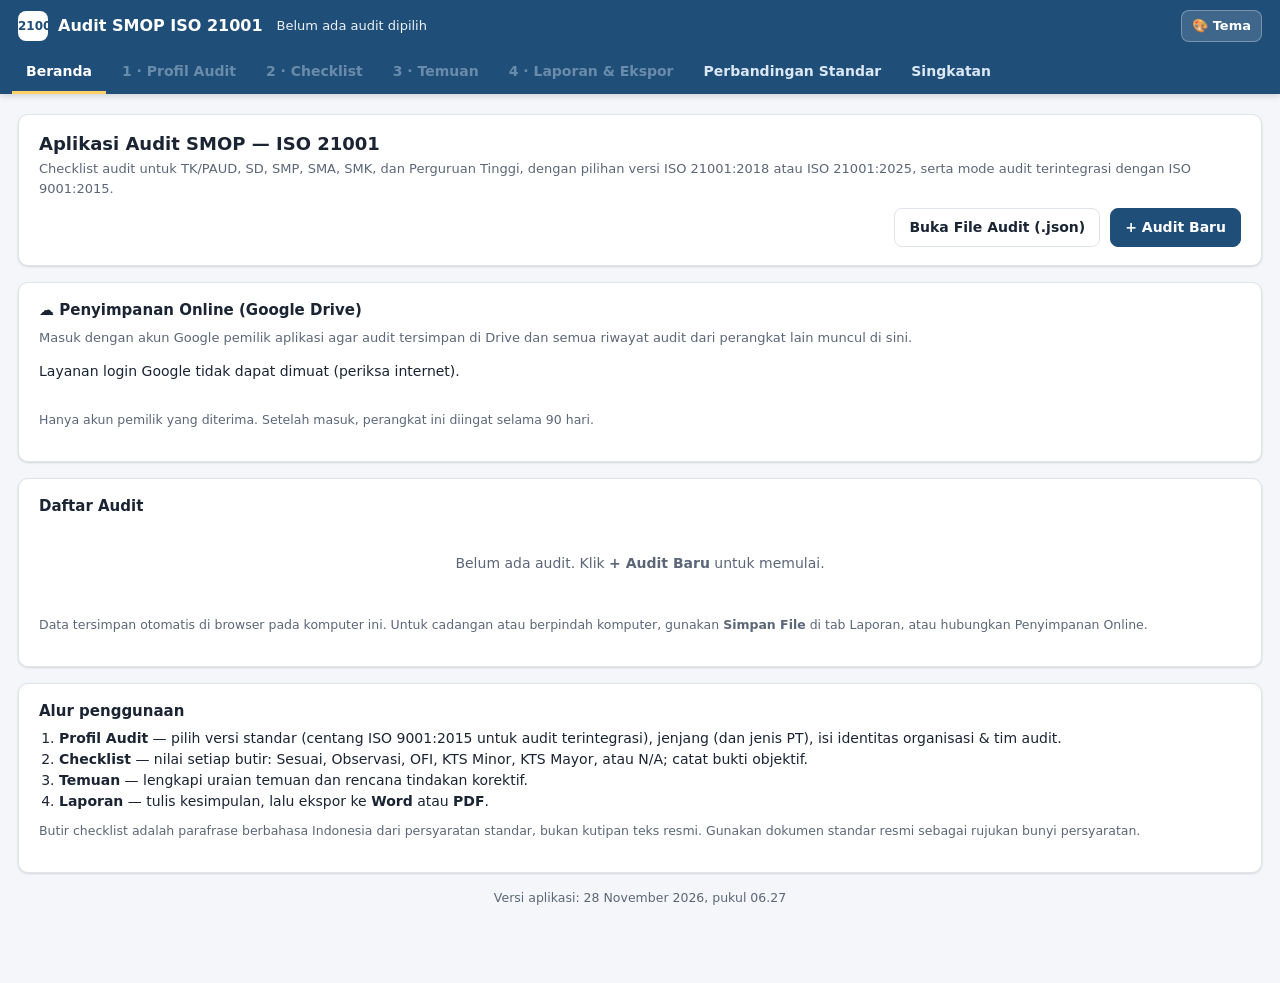
==== commit 6b89e375: "Tambah tab Per Site untuk rencana audit per site - Audit dapat membawa rencana per site (a.rencana):" ====
--- a/index.html
+++ b/index.html
@@ -1,7 +1,7 @@
 <!doctype html>
 <html lang="id">
 <head>
-<meta name="build" content="20261128054450">
+<meta name="build" content="20261128062740">
 <meta charset="utf-8">
 <meta name="viewport" content="width=device-width, initial-scale=1">
 <title>Audit ISO 21001</title>
@@ -307,6 +307,15 @@
 .q9n{display:inline-block;font-weight:700;font-variant-numeric:tabular-nums;color:var(--q9-ink)}
 .item.q9it:not(.c):not(.obs):not(.ofi):not(.min):not(.maj):not(.na){border-left-color:var(--q9-ink)}
 
+/* ---- rencana audit per site ---- */
+.sref{display:inline-block;font-size:11.5px;font-weight:700;font-variant-numeric:tabular-nums;color:var(--pri-ink);background:var(--pri-soft);border-radius:5px;padding:1px 7px}
+.smeta{margin:8px 0 0 34px;font-size:13px;color:var(--muted);line-height:1.5}
+.smeta b{color:var(--ink)}
+.sinfo{margin-top:12px;background:var(--soft);border:1px solid var(--line);border-radius:8px;padding:8px 12px;font-size:13px;line-height:1.55}
+.sinfo p{margin:0 0 6px}.sinfo ul{margin:0 0 6px;padding-left:20px}
+.sinfo summary{cursor:pointer;font-weight:700}
+.tab[hidden]{display:none}
+
 </style>
 </head>
 <body>
@@ -325,6 +334,7 @@
       <button class="tab" data-view="home">Beranda</button>
       <button class="tab" data-view="profil">1 · Profil Audit</button>
       <button class="tab" data-view="checklist">2 · Checklist</button>
+      <button class="tab" data-view="site" hidden>2b · Per Site</button>
       <button class="tab" data-view="temuan">3 · Temuan</button>
       <button class="tab" data-view="laporan">4 · Laporan &amp; Ekspor</button>
       <button class="tab" data-view="beda">Perbandingan Standar</button>
@@ -5873,7 +5883,41 @@
   return { per, tot };
 }
 function pct(s){ const den = s.total - s.NA - s.none; return den > 0 ? Math.round((s.C + s.OBS + s.OFI) / den * 100) : null; }
-function progress(a){ const { tot } = stats(a); return tot.total ? Math.round((tot.total - tot.none) / tot.total * 100) : 0; }
+function progress(a){
+  // Audit dengan rencana per site: progres dihitung dari pertanyaan per site (tanpa potensi temuan situs).
+  const sb = siteBlocks(a).filter(b => !b.cl.ind);
+  if (sb.length) { let T = 0, D = 0; sb.forEach(b => b.its.forEach(it => { T++; if (peekR(a, b.cl.k, it.i).cat) D++; })); return T ? Math.round(D / T * 100) : 0; }
+  const { tot } = stats(a); return tot.total ? Math.round((tot.total - tot.none) / tot.total * 100) : 0;
+}
+
+/* ---------------- rencana audit per site (opsional, disimpan di data audit: a.rencana) ----------------
+   a.rencana = { petunjuk, sites:[{ id, no, nama, waktu, info, rows:[{ k, q, b }] }], indikasi:{ intro, rows:[{ site, t, k, v, kat }] } }
+   Hasil disimpan di a.res['S:<id site>'] dan a.res['S:ind'] dengan struktur yang sama seperti butir checklist. */
+const RC = a => (a && a.rencana && Array.isArray(a.rencana.sites) && a.rencana.sites.length) ? a.rencana : null;
+function siteBlocks(a){
+  const r = RC(a); if (!r) return [];
+  const out = r.sites.map((st, si) => ({ src:st, cl:{ k:'S:' + st.id, t:st.no + ' — ' + st.nama, no:{ 18:st.no, 25:st.no }, site:true, si },
+    its:(st.rows || []).map((x, n) => ({ i:n, text:x.q, ref:x.k, v:null, should:false })) }));
+  const ind = r.indikasi && Array.isArray(r.indikasi.rows) ? r.indikasi.rows : [];
+  if (ind.length) out.push({ src:r.indikasi, cl:{ k:'S:ind', t:'Potensi temuan dari situs resmi', no:{ 18:'Situs', 25:'Situs' }, site:true, ind:true, si:out.length },
+    its:ind.map((x, n) => ({ i:n, text:x.t, ref:x.k, v:null, should:false, siteName:x.site })) });
+  return out;
+}
+/** Teks Markdown sederhana (tebal, tautan, daftar butir) → HTML aman */
+function mdInline(t){
+  return esc(t).replace(/\*\*(.+?)\*\*/g, '<b>$1</b>')
+    .replace(/\[([^\]]+)\]\((https?:\/\/[^)\s]+)\)/g, (m, x, u) => `<a href="${u}" target="_blank" rel="noopener">${x}</a>`);
+}
+function mdLite(s){
+  let h = '', list = false;
+  for (const ln of String(s || '').split('\n')) {
+    if (/^\s*-\s+/.test(ln)) { if (!list) { h += '<ul>'; list = true; } h += '<li>' + mdInline(ln.replace(/^\s*-\s+/, '')) + '</li>'; continue; }
+    if (list) { h += '</ul>'; list = false; }
+    if (ln.trim()) h += '<p>' + mdInline(ln) + '</p>';
+  }
+  return h + (list ? '</ul>' : '');
+}
+const mdPlain = t => String(t || '').replace(/\*\*(.+?)\*\*/g, '$1').replace(/\[([^\]]+)\]\((https?:\/\/[^)\s]+)\)/g, '$1 ($2)');
 
 function findings(a){
   const out = [];
@@ -5883,6 +5927,10 @@
       if (r.cat && SEV[r.cat] !== undefined) out.push({ cl, it, idx, r, ci });
     });
   });
+  siteBlocks(a).forEach((b, bi) => b.its.forEach((it, idx) => {
+    const r = peekR(a, b.cl.k, it.i);
+    if (r.cat && SEV[r.cat] !== undefined) out.push({ cl:b.cl, it, idx, r, ci:10000 + bi });
+  }));
   out.sort((x, y) => SEV[x.r.cat] - SEV[y.r.cat] || x.ci - y.ci || x.idx - y.idx);
   const n = { KTS:0, OBS:0, OFI:0 };
   for (const f of out) {
@@ -5893,7 +5941,8 @@
 }
 
 function autoRek(a){
-  const { tot } = stats(a);
+  // dihitung dari daftar temuan agar KTS dari pertanyaan per site ikut diperhitungkan
+  const tot = { MAJ:0, MIN:0 }; findings(a).forEach(f => { if (tot[f.r.cat] !== undefined) tot[f.r.cat]++; });
   if (tot.MAJ > 0) return 'Belum direkomendasikan — terdapat ' + tot.MAJ + ' KTS Mayor yang harus ditutup dan diverifikasi sebelum rekomendasi dapat diberikan.';
   if (tot.MIN > 0) return 'Direkomendasikan dengan syarat — ' + tot.MIN + ' KTS Minor harus ditindaklanjuti dengan rencana tindakan korektif yang disetujui dalam batas waktu yang disepakati.';
   return 'Direkomendasikan — ' + sysName(a) + ' dinilai telah sesuai dengan persyaratan ' + stdLabel(a) + ' dan diterapkan secara efektif.';
@@ -5925,13 +5974,16 @@
   document.querySelectorAll('.tab').forEach(t => {
     t.classList.toggle('on', t.dataset.view === VIEW);
     t.disabled = !FREE_VIEWS.includes(t.dataset.view) && !a;
+    if (t.dataset.view === 'site') t.hidden = !RC(a);
   });
+  if (VIEW === 'site' && !RC(a)) VIEW = a ? 'checklist' : 'home';
   const m = $('#main');
   if (VIEW === 'beda') m.innerHTML = vBeda();
   else if (VIEW === 'singkatan') m.innerHTML = vSingkatan();
   else if (VIEW === 'home' || !a) m.innerHTML = vHome();
   else if (VIEW === 'profil') m.innerHTML = vProfil(a);
   else if (VIEW === 'checklist') { const oldNav = m.querySelector('.nav'), navY = oldNav ? oldNav.scrollTop : 0; m.innerHTML = vChecklist(a); keepNavPos(m, navY); }
+  else if (VIEW === 'site') { const oldNav = m.querySelector('.nav'), navY = oldNav ? oldNav.scrollTop : 0; m.innerHTML = vSite(a); keepNavPos(m, navY); }
   else if (VIEW === 'temuan') m.innerHTML = vTemuan(a);
   else if (VIEW === 'laporan') m.innerHTML = vLaporan(a);
   const bn = clBannerHTML(); if (bn) m.insertAdjacentHTML('afterbegin', bn);
@@ -6231,6 +6283,92 @@
     </section></div>`;
 }
 
+/* ---------------- view: per site ---------------- */
+let CUR_SITE = null;
+function siteCount(a, b){
+  const s = { C:0, OBS:0, OFI:0, MIN:0, MAJ:0, NA:0, none:0, total:b.its.length };
+  b.its.forEach(it => { const c = peekR(a, b.cl.k, it.i).cat; if (c && s[c] !== undefined) s[c]++; else s.none++; });
+  return s;
+}
+function vSite(a){
+  const r = RC(a), blocks = siteBlocks(a);
+  if (!CUR_SITE || !blocks.find(b => b.cl.k === CUR_SITE)) CUR_SITE = blocks[0].cl.k;
+  const bi = blocks.findIndex(b => b.cl.k === CUR_SITE), b = blocks[bi], st = b.src;
+  const nav = `<div class="gh">Rencana audit per site</div>` + blocks.map(bb => {
+    const s = siteCount(a, bb), dot = s.MAJ ? 'maj' : s.MIN ? 'min' : s.OBS ? 'obs' : s.OFI ? 'ofi' : '', done = s.none === 0;
+    return `<button class="${bb.cl.k === CUR_SITE ? 'on' : ''}" data-act="site" data-k="${esc(bb.cl.k)}" title="${esc(bb.cl.t)}">
+      <span class="no">${esc(bb.cl.ind ? 'Situs' : bb.src.no.replace(/^Site\s*/i, 'S'))}</span><span class="tt">${esc(bb.cl.ind ? 'Potensi temuan situs' : bb.src.nama)}</span><span class="dot ${dot}"></span>
+      <span class="ct ${done ? 'done' : ''}">${done ? '✓' : (s.total - s.none) + '/' + s.total}</span></button>`;
+  }).join('');
+  const s = siteCount(a, b);
+  const rows = b.its.map((it, n) => {
+    const x = b.cl.ind ? r.indikasi.rows[n] : st.rows[n], rr = peekR(a, b.cl.k, it.i);
+    const q9 = !b.cl.ind && /\[9001\]/.test(x.q);
+    const qText = b.cl.ind ? mdInline(x.t) : ea(String(x.q).replace(/\[9001\]\s*/g, ''));
+    const meta = b.cl.ind
+      ? `<div class="smeta"><b>Site:</b> ${esc(x.site || '—')} · <b>Perkiraan kategori:</b> ${esc(x.kat || '—')}</div><div class="smeta"><b>Verifikasi saat audit:</b> ${esc(x.v || '—')}</div>`
+      : `<div class="smeta"><b>Bukti / sampel yang diminta:</b> ${ea(x.b || '—')}</div>`;
+    const btns = KATEGORI.map(k => `<button class="cat ${k.cls} ${rr.cat === k.id ? 'on' : ''}" data-act="cat" data-k="${esc(b.cl.k)}" data-i="${it.i}" data-v="${k.id}">${esc(k.t)}</button>`).join('');
+    return `<div class="item ${rr.cat ? CAT[rr.cat].cls : ''}" id="it-${esc(b.cl.k.replace(/\./g, '_'))}-${it.i}">
+      <div class="q"><span class="qn">${n + 1}</span><div><span class="sref">${esc(x.k)}</span>${q9 ? '<span class="tag q9">ISO 9001</span>' : ''}<div style="margin-top:4px">${qText}</div></div></div>
+      ${meta}
+      <div class="cats">${btns}</div>
+      <textarea class="inp" rows="${Math.min(10, Math.max(2, String(rr.bukti || '').split('\n').length))}" data-item="${esc(b.cl.k)}|${it.i}|bukti" placeholder="Catatan auditor: bukti objektif, dokumen & nomor, personel yang diwawancarai…">${esc(rr.bukti || '')}</textarea>
+    </div>`;
+  }).join('');
+  const prev = blocks[bi - 1], next = blocks[bi + 1];
+  const info = b.cl.ind ? r.indikasi.intro : st.info;
+  return `<div class="ck">
+    <nav class="nav">${nav}</nav>
+    <section><div class="card">
+      <div class="chead"><span class="cno">${esc(b.cl.ind ? 'Ditelusuri dari situs' : st.no + (st.waktu ? ' · ' + st.waktu : ''))}</span>
+        <div class="ctitle"><h2>${esc(b.cl.ind ? 'Potensi temuan dari situs resmi' : st.nama)}</h2>
+          <div class="note">${s.total - s.none}/${s.total} ${b.cl.ind ? 'indikasi diverifikasi' : 'pertanyaan dinilai'} · ${esc(stdLabel(a))}</div></div></div>
+      ${r.petunjuk && bi === 0 ? `<details class="sinfo"><summary>Cara memakai pertanyaan per site</summary>${mdLite(r.petunjuk)}</details>` : ''}
+      ${info ? `<div class="sinfo">${mdLite(info)}</div>` : ''}
+      ${rows}
+      <div class="pager">
+        ${prev ? `<button class="btn" data-act="site" data-k="${esc(prev.cl.k)}">← ${esc(prev.cl.t)}</button>` : '<span></span>'}
+        ${next ? `<button class="btn pri" data-act="site" data-k="${esc(next.cl.k)}">${esc(next.cl.t)} →</button>` : `<button class="btn pri" data-act="go" data-v="temuan">Ke Daftar Temuan →</button>`}
+      </div>
+    </div></section></div>`;
+}
+function siteSummaryCard(a){
+  const rows = siteBlocks(a).map(b => { const s = siteCount(a, b);
+    return `<tr><td><b>${esc(b.cl.t)}</b></td>${['C', 'OBS', 'OFI', 'MIN', 'MAJ', 'NA', 'none'].map(x => `<td class="n">${s[x] || ''}</td>`).join('')}</tr>`; }).join('');
+  return `<div class="card"><h2>Hasil per Site</h2><p class="sub">Penilaian pertanyaan per site (tab Per Site). Temuan dari tab itu ikut masuk Daftar Temuan dan laporan.</p>
+    <div style="overflow-x:auto"><table class="tb"><thead><tr><th>Site</th><th>Sesuai</th><th>Obs</th><th>OFI</th><th>Minor</th><th>Mayor</th><th>N/A</th><th>Belum</th></tr></thead><tbody>${rows}</tbody></table></div></div>`;
+}
+/** Tabel pertanyaan per site untuk laporan (blank=false) atau checklist cetak (blank=true) */
+function siteTablesHTML(a, blank){
+  const r = RC(a); if (!r) return '';
+  let h = `<p style="${RS.h2}">${blank ? 'Pertanyaan audit per site' : 'Lampiran. Hasil audit per site'}</p>`;
+  siteBlocks(a).forEach(b => {
+    const st = b.src;
+    h += `<table style="${RS.tb}"><thead><tr><th style="${RS.th}" colspan="5">${esc(b.cl.t)}${!b.cl.ind && st.waktu ? ' <span style="font-weight:normal">— ' + esc(st.waktu) + '</span>' : ''}</th></tr>
+      <tr><th style="${RS.th};width:5%">No</th><th style="${RS.th};width:15%">Klausul</th><th style="${RS.th};width:42%">${b.cl.ind ? 'Indikasi di situs' : 'Pertanyaan audit'}</th><th style="${RS.th};width:${blank ? 14 : 9}%">Hasil</th><th style="${RS.th}">Catatan / bukti objektif</th></tr></thead>`;
+    b.its.forEach((it, n) => {
+      const x = b.cl.ind ? r.indikasi.rows[n] : st.rows[n], rr = peekR(a, b.cl.k, it.i);
+      const sub = b.cl.ind ? (x.site ? 'Site: ' + x.site + '. ' : '') + (x.v ? 'Verifikasi: ' + x.v : '') : (x.b ? 'Bukti/sampel: ' + x.b : '');
+      h += `<tr><td style="${RS.tdc}">${n + 1}</td><td style="${RS.td}">${esc(x.k)}</td><td style="${RS.td}">${esc(mdPlain(b.cl.ind ? x.t : x.q))}${sub ? '<br><span style="font-size:8.5pt;color:#555">' + esc(mdPlain(sub)) + '</span>' : ''}</td>
+        <td style="${blank ? RS.td + ';font-size:8.5pt' : RS.tdc}">${blank ? '☐C ☐Obs ☐OFI<br>☐Mi ☐Ma ☐NA' : catCell(rr.cat)}</td><td style="${RS.td}">${blank ? '' : nl2br(rr.bukti)}</td></tr>`;
+    });
+    h += `</table>`;
+  });
+  return h;
+}
+function siteBlankHTML(a){
+  const p = a.profil, r = RC(a);
+  let h = `<p style="${RS.h1}">CHECKLIST AUDIT PER SITE</p><p style="text-align:center;margin:0 0 4pt">${esc(stdLong(a))}</p>
+    <p style="text-align:center;margin:0 0 10pt"><b>${esc(p.nama || '')}</b> — ${esc(p.jenisAudit || '')}</p>
+    <table style="${RS.tb}"><tr><td style="${RS.kv}">Tanggal audit</td><td style="${RS.kv2}">${esc(fmtDate(p.tglMulai))}${p.tglSelesai && p.tglSelesai !== p.tglMulai ? ' s.d. ' + esc(fmtDate(p.tglSelesai)) : ''}</td></tr>
+    <tr><td style="${RS.kv}">Ketua tim auditor</td><td style="${RS.kv2}">${esc(p.lead)}</td></tr><tr><td style="${RS.kv}">Auditor</td><td style="${RS.kv2}">${nl2br(p.auditors)}</td></tr></table>
+    <p style="font-size:9pt">Kategori: C = Sesuai, Obs = Observasi, OFI = Peluang Peningkatan, Mi = KTS Minor, Ma = KTS Mayor, NA = Tidak berlaku. [9001] = persyaratan khusus ISO 9001:2015.</p>`;
+  if (r.petunjuk) h += `<p style="${RS.p};font-size:9.5pt">${nl2br(mdPlain(r.petunjuk))}</p>`;
+  h += siteTablesHTML(a, true);
+  return h + glossaryAppendixHTML(h);
+}
+
 /* ---------------- view: temuan ---------------- */
 function vTemuan(a){
   const fs = findings(a);
@@ -6243,8 +6381,8 @@
     const fin = (name, label, type = 'text') => `<div><label class="f">${label}</label><input class="inp" type="${type}" data-item="${k}|${i}|${name}" value="${esc(r[name] || '')}"></div>`;
     return `<div class="fd">
       <div class="fd-h"><span class="id">${f.id}</span><span class="b ${CAT[r.cat].cls}">${esc(CAT[r.cat].t)}</span>
-        <span class="note">Klausul ${esc(cno(a, f.cl))} — ${esc(f.cl.t)}${isQ9(a) && f.cl.cond !== 'q9' ? ' · ISO 9001: ' + esc(q9no(f.cl) || 'tidak ada padanan') : ''}${f.it.q9 ? ' · butir ISO 9001' : ''}</span><span class="spacer"></span>
-        <button class="btn sm" data-act="jump" data-k="${k}" data-i="${i}">Lihat di checklist</button></div>
+        <span class="note">${f.cl.site ? esc(f.cl.t) + (f.it.siteName ? ' (' + esc(f.it.siteName) + ')' : '') + ' — ' + esc(f.it.ref || '') : `Klausul ${esc(cno(a, f.cl))} — ${esc(f.cl.t)}${isQ9(a) && f.cl.cond !== 'q9' ? ' · ISO 9001: ' + esc(q9no(f.cl) || 'tidak ada padanan') : ''}${f.it.q9 ? ' · butir ISO 9001' : ''}`}</span><span class="spacer"></span>
+        <button class="btn sm" data-act="jump" data-k="${esc(k)}" data-i="${i}">${f.cl.site ? "Lihat di Per Site" : "Lihat di checklist"}</button></div>
       <div class="q2">Butir: ${ea(f.it.text)}</div>
       <div class="grid g2">
         ${fld('uraian', 'Pernyataan temuan', 'Uraikan ketidaksesuaian/observasi secara jelas dan spesifik…', 3)}
@@ -6309,6 +6447,7 @@
     <div style="overflow-x:auto;margin-top:14px"><table class="tb"><thead><tr><th>Klausul</th><th>Sesuai</th><th>Obs</th><th>OFI</th><th>Minor</th><th>Mayor</th><th>N/A</th><th>Belum</th><th>% Sesuai</th><th>Sebaran</th></tr></thead><tbody>${rows}</tbody></table></div>
     <p class="note" style="margin-top:8px">*% kesesuaian = (Sesuai + Observasi + OFI) ÷ (butir dinilai − N/A). ${t.none ? `<b style="color:var(--maj)">Masih ada ${t.none} butir belum dinilai.</b>` : ''}</p>
   </div>
+  ${RC(a) ? siteSummaryCard(a) : ''}
   ${isQ9(a) ? `<div class="card"><h2>Matriks Hasil per Klausul ISO 9001:2015</h2>
     <p class="sub">Hasil butir checklist dikelompokkan menurut klausul ISO 9001:2015 padanannya. Matriks ini juga dicetak di laporan Word/PDF.</p>
     <div style="overflow-x:auto"><table class="tb"><thead><tr><th>ISO 9001</th><th>Klausul ISO 21001 di checklist</th><th>Sesuai</th><th>Obs</th><th>OFI</th><th>Minor</th><th>Mayor</th><th>Belum</th><th>Temuan</th><th>Status</th></tr></thead><tbody>
@@ -6341,6 +6480,7 @@
       <button class="btn pri" data-act="word">⬇ Unduh Laporan Word (.doc)</button>
       <button class="btn pri" data-act="pdf">⎙ Cetak / Simpan PDF</button>
       <button class="btn" data-act="blank">⬇ Checklist Kerja Kosong (Word)</button>
+      ${RC(a) ? '<button class="btn" data-act="blanksite">⬇ Checklist per Site (Word)</button>' : ''}
       <span class="spacer"></span>
       <button class="btn" data-act="export">💾 Simpan File (.json)</button>
       <button class="btn" data-act="import">📂 Buka File (.json)</button>
@@ -6460,7 +6600,7 @@
   else {
     h += `<table style="${RS.tb}"><thead><tr><th style="${RS.th};width:10%">No.</th><th style="${RS.th};width:10%">Kategori</th><th style="${RS.th};width:16%">Klausul</th><th style="${RS.th}">Pernyataan temuan</th><th style="${RS.th};width:28%">Bukti objektif</th></tr></thead>`;
     for (const f of fs) {
-      h += `<tr><td nowrap style="${RS.td};white-space:nowrap"><b>${f.id}</b></td><td style="${RS.td}">${catCell(f.r.cat)}</td><td style="${RS.td}">${clauseRefHTML(a, f.cl)}<br><span style="font-size:8.5pt">${esc(f.cl.t)}</span>${f.it.q9 ? '<br><span style="font-size:8pt;color:#555">(butir ISO 9001)</span>' : ''}</td>
+      h += `<tr><td nowrap style="${RS.td};white-space:nowrap"><b>${f.id}</b></td><td style="${RS.td}">${catCell(f.r.cat)}</td><td style="${RS.td}">${clauseRefHTML(a, f.cl, f.it)}<br><span style="font-size:8.5pt">${esc(f.cl.t)}${f.it.siteName ? ' (' + esc(f.it.siteName) + ')' : ''}</span>${f.it.q9 ? '<br><span style="font-size:8pt;color:#555">(butir ISO 9001)</span>' : ''}</td>
         <td style="${RS.td}">${f.r.uraian ? nl2br(f.r.uraian) : '<i>' + esc(f.it.text) + '</i>'}${f.r.cat === 'OBS' || f.r.cat === 'OFI' ? (f.r.tindakan ? '<br><b>Saran:</b> ' + nl2br(f.r.tindakan) : '') : ''}</td>
         <td style="${RS.td}">${nl2br(f.r.bukti) || '—'}</td></tr>`;
     }
@@ -6507,6 +6647,7 @@
       }
     }
   }
+  if (RC(a)) h += pageBreak(opt.word) + siteTablesHTML(a, false);
   h += `<p style="${RS.h3}">Keterangan kategori</p><table style="${RS.tb}">
     ${[['Sesuai', 'Persyaratan dipenuhi dan diterapkan secara efektif, didukung bukti objektif.'],
        ['Observasi', 'Belum merupakan ketidaksesuaian, tetapi berpotensi menjadi ketidaksesuaian bila tidak ditangani.'],
@@ -6520,7 +6661,8 @@
 }
 
 /** Nomor klausul untuk laporan: "8.2.1" atau, pada audit terintegrasi, "ISO 21001: 8.2.1 / ISO 9001: 8.2.2, 8.2.3" */
-function clauseRefHTML(a, cl){
+function clauseRefHTML(a, cl, it){
+  if (cl.site) return esc((it && it.ref) || '');
   if (!isQ9(a)) return esc(cno(a, cl));
   if (cl.cond === 'q9') return 'ISO 9001: ' + esc(cl.no[a.versi].replace(' (9001)', ''));
   return 'ISO 21001: ' + esc(cno(a, cl)) + '<br>ISO 9001: ' + esc(q9no(cl) || '—');
@@ -6668,9 +6810,11 @@
       if (n) { save(); const y = window.scrollY; render(); window.scrollTo(0, y); toast(n + ' butir ditandai Sesuai'); } else toast('Semua butir sudah dinilai');
       break;
     }
-    case 'jump': CUR_CLAUSE = b.dataset.k; go('checklist'); setTimeout(() => { const el = document.getElementById('it-' + b.dataset.k.replace(/\./g, '_') + '-' + b.dataset.i); if (el) { el.scrollIntoView({ block:'center' }); el.style.boxShadow = '0 0 0 3px #ffd166'; } }, 30); break;
+    case 'jump': if (b.dataset.k.startsWith('S:')) { CUR_SITE = b.dataset.k; go('site'); } else { CUR_CLAUSE = b.dataset.k; go('checklist'); } setTimeout(() => { const el = document.getElementById('it-' + b.dataset.k.replace(/\./g, '_') + '-' + b.dataset.i); if (el) { el.scrollIntoView({ block:'center' }); el.style.boxShadow = '0 0 0 3px #ffd166'; } }, 30); break;
     case 'word': exportWord(a, reportHTML(a, { word:true, checklist:$('#optChecklist').checked, cap:$('#optCAP').checked }), fileBase(a, 'Laporan Audit')); break;
     case 'pdf': printPDF(a, reportHTML(a, { word:false, checklist:$('#optChecklist').checked, cap:$('#optCAP').checked }), fileBase(a, 'Laporan Audit')); break;
+    case 'blanksite': exportWord(a, siteBlankHTML(a), fileBase(a, 'Checklist per Site')); break;
+    case 'site': CUR_SITE = b.dataset.k; render(); window.scrollTo(0, 0); break;
     case 'blank': exportWord(a, blankChecklistHTML(a, $('#optGuide').checked, $('#optCrit').checked), fileBase(a, 'Checklist Audit')); break;
     case 'siteAdd': a.profil.sites.push({ type:'prodi', nama:'', jenjang:'' }); save(); { const y = window.scrollY; render(); window.scrollTo(0, y); } break;
     case 'siteDel': if (a.profil.sites.length > 1) { a.profil.sites.splice(+b.dataset.i, 1); save(); const y = window.scrollY; render(); window.scrollTo(0, y); } break;
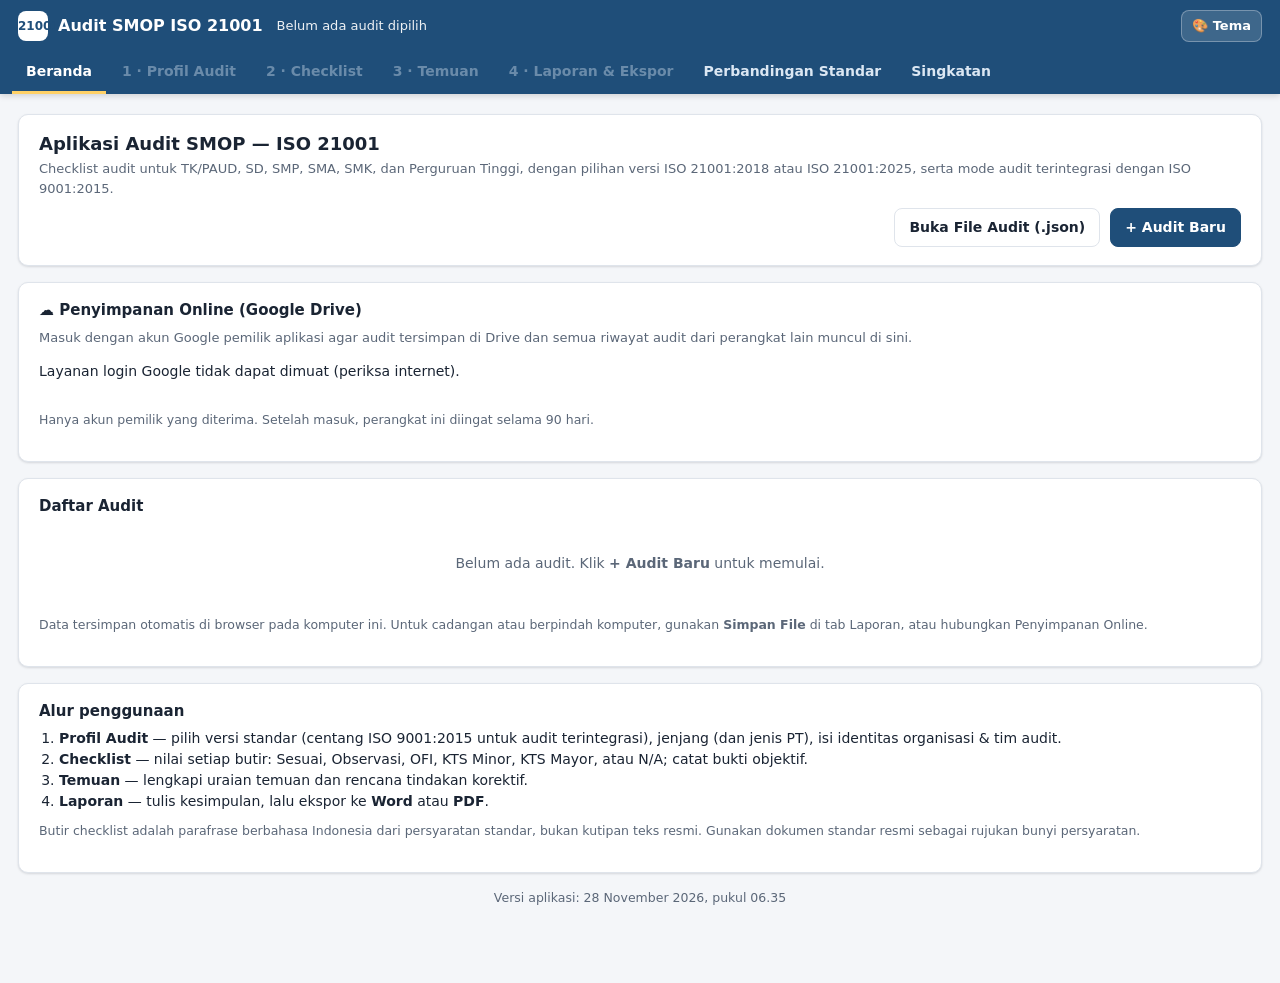
==== commit 33645197: "Buka audit berencana per site langsung di tab Per Site Co-Authored-By: Claude Opus 5.5 <noreply@anth" ====
--- a/index.html
+++ b/index.html
@@ -1,7 +1,7 @@
 <!doctype html>
 <html lang="id">
 <head>
-<meta name="build" content="20261128062740">
+<meta name="build" content="20261128063501">
 <meta charset="utf-8">
 <meta name="viewport" content="width=device-width, initial-scale=1">
 <title>Audit ISO 21001</title>
@@ -5468,8 +5468,9 @@
     } else if (stale) toast('Versi di Drive lebih baru, tetapi ada perubahan Anda yang belum terkirim');
   }
   if (!DB.audits[id]) return;
-  DB.current = id; CUR_CLAUSE = null; persist();
-  go(DB.audits[id].profil.jenjang ? 'checklist' : 'profil');
+  DB.current = id; CUR_CLAUSE = null; CUR_SITE = null; persist();
+  // audit yang membawa rencana per site langsung dibuka di tab Per Site
+  go(RC(DB.audits[id]) ? 'site' : DB.audits[id].profil.jenjang ? 'checklist' : 'profil');
 }
 
 async function deleteAudit(id){
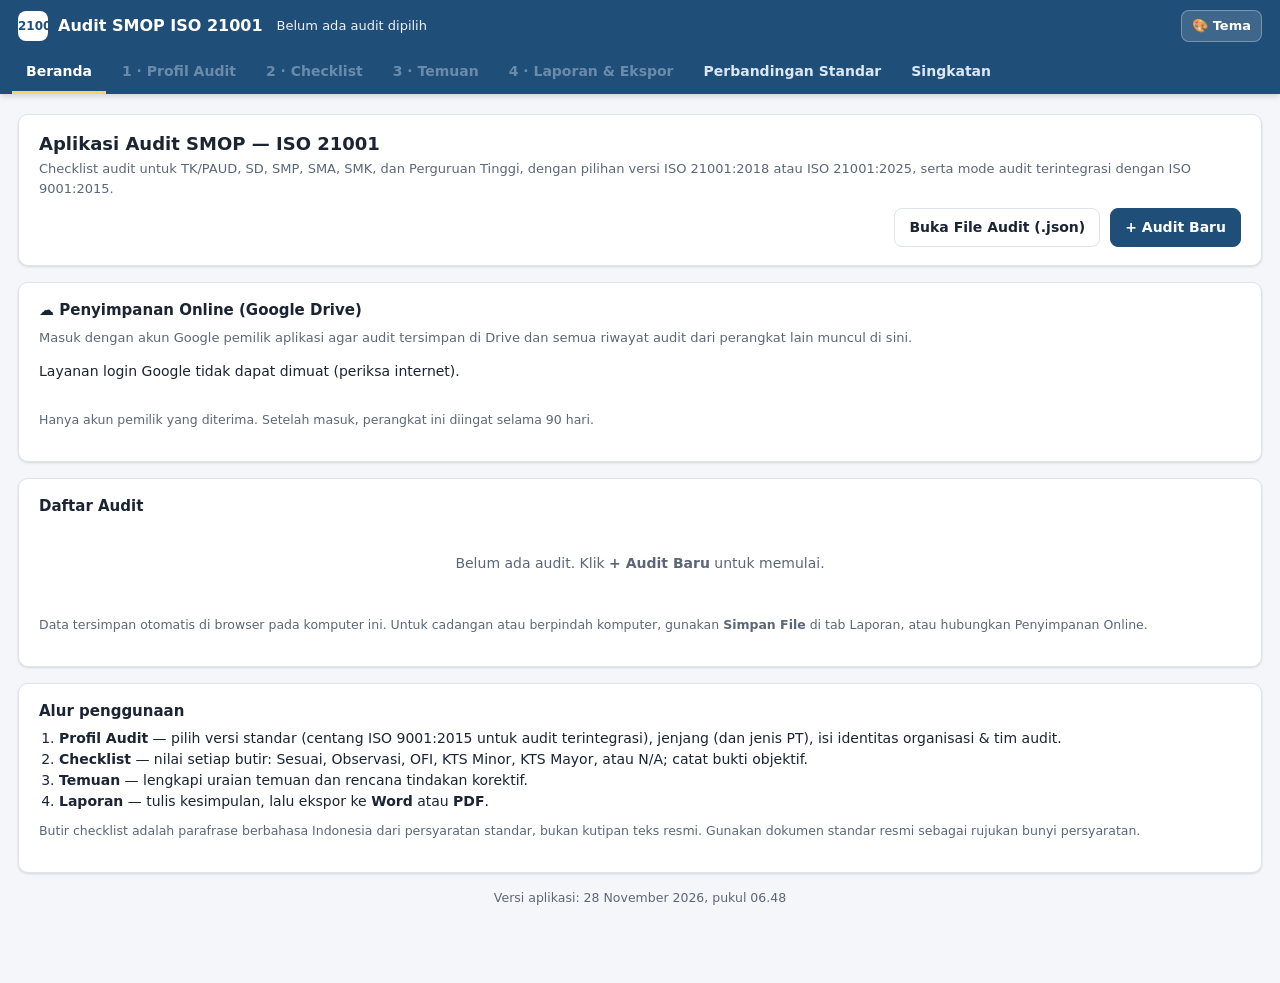
==== commit 4cb07e85: "Per Site: pertanyaan teknis, operasional, dan panduan penilaian per pertanyaan Baris rencana per sit" ====
--- a/index.html
+++ b/index.html
@@ -1,7 +1,7 @@
 <!doctype html>
 <html lang="id">
 <head>
-<meta name="build" content="20261128063501">
+<meta name="build" content="20261128064847">
 <meta charset="utf-8">
 <meta name="viewport" content="width=device-width, initial-scale=1">
 <title>Audit ISO 21001</title>
@@ -6313,10 +6313,17 @@
     return `<div class="item ${rr.cat ? CAT[rr.cat].cls : ''}" id="it-${esc(b.cl.k.replace(/\./g, '_'))}-${it.i}">
       <div class="q"><span class="qn">${n + 1}</span><div><span class="sref">${esc(x.k)}</span>${q9 ? '<span class="tag q9">ISO 9001</span>' : ''}<div style="margin-top:4px">${qText}</div></div></div>
       ${meta}
+      ${siteGuideHTML(b.cl.k, it.i, x)}
       <div class="cats">${btns}</div>
+      ${siteCritHTML(b.cl.k, it.i, x, rr.cat)}
       <textarea class="inp" rows="${Math.min(10, Math.max(2, String(rr.bukti || '').split('\n').length))}" data-item="${esc(b.cl.k)}|${it.i}|bukti" placeholder="Catatan auditor: bukti objektif, dokumen & nomor, personel yang diwawancarai…">${esc(rr.bukti || '')}</textarea>
     </div>`;
   }).join('');
+  const hasGuide = (b.cl.ind ? r.indikasi.rows : st.rows).some(x => (x.tek && x.tek.length) || (x.ops && x.ops.length) || x.kr);
+  const tools = hasGuide ? `<div class="row" style="gap:6px;margin-top:10px"><span class="note">Tampilkan:</span>
+      <button class="btn sm tgl ${UI.gdTek ? 'on' : ''}" data-act="gdTgl" data-v="gdTek" title="Buka/tutup semua kotak pertanyaan teknis">🛠 Teknis</button>
+      <button class="btn sm tgl ${UI.gdOps ? 'on' : ''}" data-act="gdTgl" data-v="gdOps" title="Buka/tutup semua kotak pertanyaan operasional">👥 Operasional</button>
+      <button class="btn sm" data-act="critAll">${UI.critOpen ? 'Tutup' : 'Buka'} panduan penilaian</button></div>` : '';
   const prev = blocks[bi - 1], next = blocks[bi + 1];
   const info = b.cl.ind ? r.indikasi.intro : st.info;
   return `<div class="ck">
@@ -6325,6 +6332,7 @@
       <div class="chead"><span class="cno">${esc(b.cl.ind ? 'Ditelusuri dari situs' : st.no + (st.waktu ? ' · ' + st.waktu : ''))}</span>
         <div class="ctitle"><h2>${esc(b.cl.ind ? 'Potensi temuan dari situs resmi' : st.nama)}</h2>
           <div class="note">${s.total - s.none}/${s.total} ${b.cl.ind ? 'indikasi diverifikasi' : 'pertanyaan dinilai'} · ${esc(stdLabel(a))}</div></div></div>
+      ${tools}
       ${r.petunjuk && bi === 0 ? `<details class="sinfo"><summary>Cara memakai pertanyaan per site</summary>${mdLite(r.petunjuk)}</details>` : ''}
       ${info ? `<div class="sinfo">${mdLite(info)}</div>` : ''}
       ${rows}
@@ -6333,6 +6341,26 @@
         ${next ? `<button class="btn pri" data-act="site" data-k="${esc(next.cl.k)}">${esc(next.cl.t)} →</button>` : `<button class="btn pri" data-act="go" data-v="temuan">Ke Daftar Temuan →</button>`}
       </div>
     </div></section></div>`;
+}
+/** Kotak pertanyaan teknis & operasional untuk satu pertanyaan per site (x.tek, x.ops) */
+function siteGuideHTML(k, i, x){
+  const ref = esc(k) + '|' + i;
+  const li = q => `<li><span>${ea(q)}</span><button class="add" data-act="addnote" data-ref="${ref}" data-kind="q" data-v="${esc(q)}" title="Salin ke catatan">＋</button></li>`;
+  const box = (cls, open, title, sub, list) => list && list.length ? `<details class="gd ${cls}" ${open ? 'open' : ''}><summary>${title} <small>${sub} · ${list.length}</small></summary><ul>${list.map(li).join('')}</ul></details>` : '';
+  const h = box('gd-tek', UI.gdTek, '🛠 Pertanyaan teknis', 'pimpinan unit/pemilik proses', x.tek) + box('gd-ops', UI.gdOps, '👥 Pertanyaan operasional', 'staf/dosen/mahasiswa/cek lapangan', x.ops);
+  return h ? `<div class="gds">${h}</div>` : '';
+}
+/** Panduan kapan memilih tiap kategori (x.kr = {C, OBS, OFI, MIN, MAJ, NA}); baris bisa diklik untuk memilih */
+function siteKr(x){
+  const kr = x.kr || {}, pick = (v, d) => (v && v !== '—') ? v : d;
+  return { C:kr.C, OBS:kr.OBS, OFI:kr.OFI, MIN:pick(kr.MIN, CRIT_GEN.MAJ), MAJ:pick(kr.MAJ, CRIT_GEN.MAJ), NA:pick(kr.NA, CRIT_GEN.NA) };
+}
+function siteCritHTML(k, i, x, cur){
+  if (!x.kr) return '';
+  const c = siteKr(x);
+  const rows = CRIT_ORDER.filter(t => c[t]).map(t => `<div class="kr-row ${CAT[t].cls} ${cur === t ? 'on' : ''}" data-act="cat" data-k="${esc(k)}" data-i="${i}" data-v="${t}" title="Klik untuk memilih ${esc(CAT[t].t)}">
+      <span class="b ${CAT[t].cls}">${esc(CAT[t].s)}</span><span>${ea(c[t])}</span></div>`).join('');
+  return `<details class="kr" ${UI.critOpen ? 'open' : ''}><summary>Panduan penilaian — kapan memilih kategori${cur ? ` · terpilih: <b>${esc(CAT[cur].t)}</b>` : ''}</summary><div class="kr-b">${rows}</div></details>`;
 }
 function siteSummaryCard(a){
   const rows = siteBlocks(a).map(b => { const s = siteCount(a, b);
@@ -6353,6 +6381,13 @@
       const sub = b.cl.ind ? (x.site ? 'Site: ' + x.site + '. ' : '') + (x.v ? 'Verifikasi: ' + x.v : '') : (x.b ? 'Bukti/sampel: ' + x.b : '');
       h += `<tr><td style="${RS.tdc}">${n + 1}</td><td style="${RS.td}">${esc(x.k)}</td><td style="${RS.td}">${esc(mdPlain(b.cl.ind ? x.t : x.q))}${sub ? '<br><span style="font-size:8.5pt;color:#555">' + esc(mdPlain(sub)) + '</span>' : ''}</td>
         <td style="${blank ? RS.td + ';font-size:8.5pt' : RS.tdc}">${blank ? '☐C ☐Obs ☐OFI<br>☐Mi ☐Ma ☐NA' : catCell(rr.cat)}</td><td style="${RS.td}">${blank ? '' : nl2br(rr.bukti)}</td></tr>`;
+      if (blank) {
+        const ul = arr => `<ul style="margin:0 0 3pt 14pt;padding:0">${arr.map(q => `<li style="margin:0">${esc(q)}</li>`).join('')}</ul>`;
+        if (x.tek && x.tek.length) h += `<tr><td style="${RS.td}"></td><td style="${RS.td};font-size:8.5pt;background:#f4faf6" colspan="4"><b>Pertanyaan teknis</b> (pimpinan unit/pemilik proses):${ul(x.tek)}</td></tr>`;
+        if (x.ops && x.ops.length) h += `<tr><td style="${RS.td}"></td><td style="${RS.td};font-size:8.5pt;background:#fdf8ef" colspan="4"><b>Pertanyaan operasional</b> (staf/dosen/mahasiswa/cek lapangan):${ul(x.ops)}</td></tr>`;
+        if (x.kr) { const c = siteKr(x); h += `<tr><td style="${RS.td}"></td><td style="${RS.td};font-size:8.5pt;background:#fffdf5" colspan="4"><b>Panduan penilaian:</b><table style="width:100%;border-collapse:collapse;margin-top:2pt">${CRIT_ORDER.filter(t => c[t]).map(t =>
+          `<tr><td style="border:0;padding:1pt 4pt 1pt 0;vertical-align:top;width:13%;font-size:8.5pt;color:${CAT_COLOR[t]}"><b>${esc(CAT[t].s)}</b></td><td style="border:0;padding:1pt 0;vertical-align:top;font-size:8.5pt">${esc(c[t])}</td></tr>`).join('')}</table></td></tr>`; }
+      }
     });
     h += `</table>`;
   });
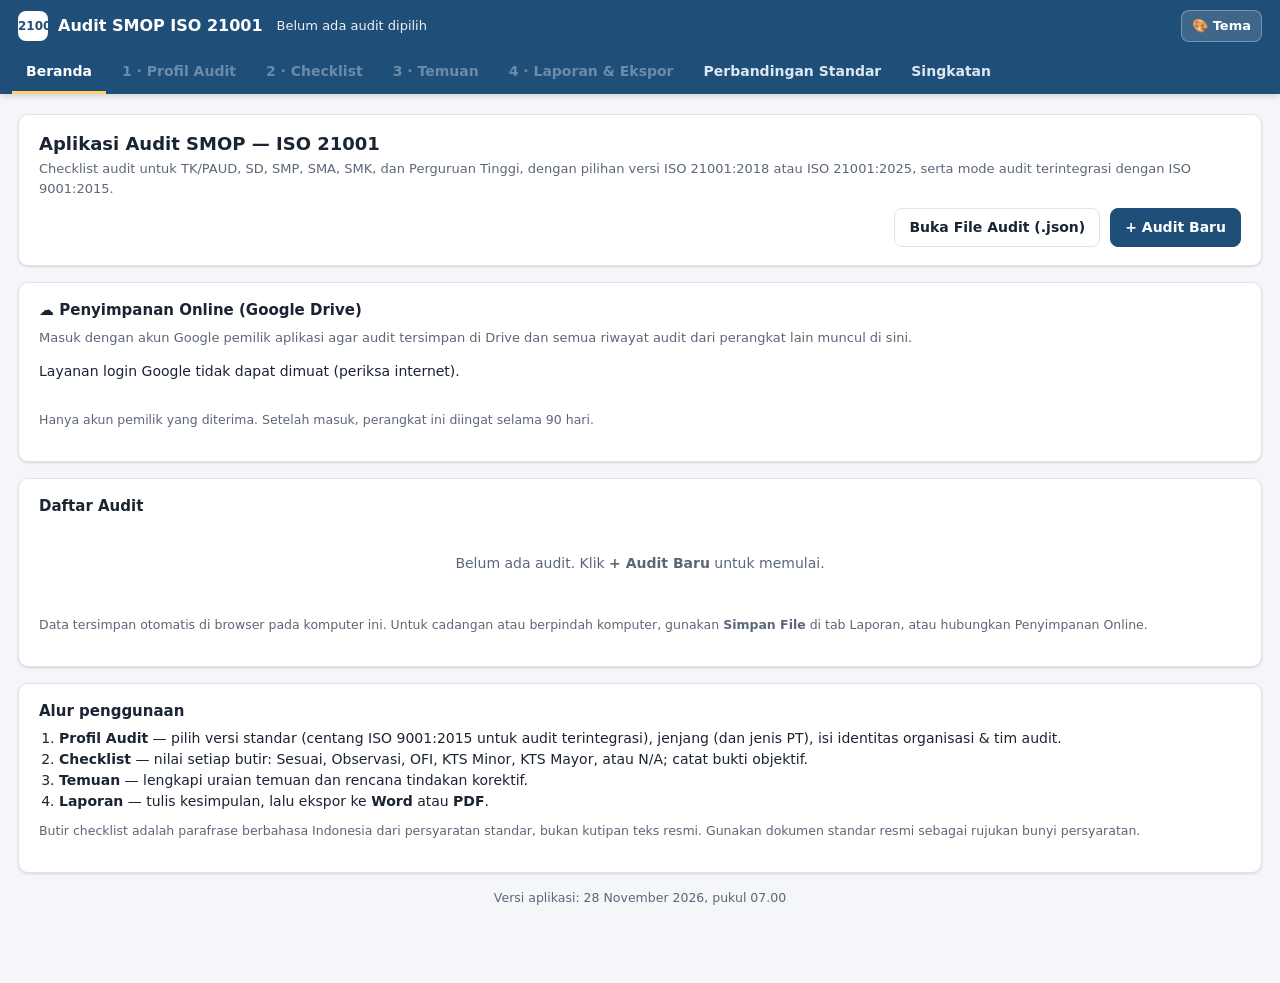
==== commit b1f708f9: "Laporan anggota tim untuk Lead Auditor (Word/PDF) - Kartu baru di tab Laporan: nama auditor pelapor," ====
--- a/index.html
+++ b/index.html
@@ -1,7 +1,7 @@
 <!doctype html>
 <html lang="id">
 <head>
-<meta name="build" content="20261128064847">
+<meta name="build" content="20261128070044">
 <meta charset="utf-8">
 <meta name="viewport" content="width=device-width, initial-scale=1">
 <title>Audit ISO 21001</title>
@@ -5717,6 +5717,8 @@
   if (!Array.isArray(p.rumpunList)) p.rumpunList = [];
   if (!Array.isArray(p.lam)) p.lam = [];
   if (typeof p.iso9001 !== 'boolean') p.iso9001 = false;
+  const k = a.kesimpulan || (a.kesimpulan = {});
+  ['pelapor', 'catatanLead', 'deviasi'].forEach(f => { if (typeof k[f] !== 'string') k[f] = ''; });
   return a;
 }
 const A = () => DB.current ? ensure(DB.audits[DB.current]) : null;
@@ -6336,6 +6338,7 @@
       ${r.petunjuk && bi === 0 ? `<details class="sinfo"><summary>Cara memakai pertanyaan per site</summary>${mdLite(r.petunjuk)}</details>` : ''}
       ${info ? `<div class="sinfo">${mdLite(info)}</div>` : ''}
       ${rows}
+      ${b.cl.ind ? '' : siteNotesHTML(a, b.cl.k)}
       <div class="pager">
         ${prev ? `<button class="btn" data-act="site" data-k="${esc(prev.cl.k)}">← ${esc(prev.cl.t)}</button>` : '<span></span>'}
         ${next ? `<button class="btn pri" data-act="site" data-k="${esc(next.cl.k)}">${esc(next.cl.t)} →</button>` : `<button class="btn pri" data-act="go" data-v="temuan">Ke Daftar Temuan →</button>`}
@@ -6361,6 +6364,165 @@
   const rows = CRIT_ORDER.filter(t => c[t]).map(t => `<div class="kr-row ${CAT[t].cls} ${cur === t ? 'on' : ''}" data-act="cat" data-k="${esc(k)}" data-i="${i}" data-v="${t}" title="Klik untuk memilih ${esc(CAT[t].t)}">
       <span class="b ${CAT[t].cls}">${esc(CAT[t].s)}</span><span>${ea(c[t])}</span></div>`).join('');
   return `<details class="kr" ${UI.critOpen ? 'open' : ''}><summary>Panduan penilaian — kapan memilih kategori${cur ? ` · terpilih: <b>${esc(CAT[cur].t)}</b>` : ''}</summary><div class="kr-b">${rows}</div></details>`;
+}
+/* ---------------- laporan anggota tim untuk Lead Auditor ---------------- */
+const SITE_NOTES = [['unit', 'Auditee / personel yang diwawancarai', 'mis. Ketua LPPM (Dr. …); Kepala Pusat Penelitian; 2 staf; 1 dosen penerima hibah', 2],
+  ['baik', 'Praktik baik / kekuatan', 'Satu poin per baris', 2],
+  ['kendala', 'Kendala atau keterbatasan audit', 'mis. dokumen X belum tersedia; auditee utama berhalangan; waktu kurang', 2],
+  ['simpul', 'Kesimpulan auditor untuk site ini', 'mis. Sistem diterapkan, tetapi pemantauan sasaran belum efektif', 2]];
+function siteNotesHTML(a, k){
+  const r = a.res[k] || {};
+  return `<div class="sinfo" style="margin-top:14px"><b>Catatan site (masuk ke laporan untuk Lead Auditor)</b>
+    <div class="grid g2" style="margin-top:8px">${SITE_NOTES.map(([f, l, ph, n]) => `<div><label class="f">${l}</label><textarea class="inp" rows="${n}" data-snote="${esc(k)}|${f}" placeholder="${esc(ph)}">${esc(r[f] || '')}</textarea></div>`).join('')}</div></div>`;
+}
+/** Teks panduan kategori terpilih untuk satu temuan (dasar penetapan kategori) */
+function findingCrit(a, f){
+  if (f.cl.site) {
+    const r = RC(a); if (!r) return '';
+    const x = f.cl.ind ? r.indikasi.rows[f.it.i] : r.sites[f.cl.si].rows[f.it.i];
+    return x && x.kr ? (siteKr(x)[f.r.cat] || '') : '';
+  }
+  const c = critFor(f.cl, f.it); return c ? (c[f.r.cat] || '') : '';
+}
+/** Contoh arah perbaikan (dari panduan OFI) sebagai petunjuk isian */
+function findingHint(a, f){
+  if (f.cl.site) {
+    const r = RC(a); if (!r) return '';
+    const x = f.cl.ind ? r.indikasi.rows[f.it.i] : r.sites[f.cl.si].rows[f.it.i];
+    return x && x.kr && x.kr.OFI ? 'Contoh arah perbaikan: ' + x.kr.OFI : '';
+  }
+  const c = critFor(f.cl, f.it); return c && c.OFI ? 'Contoh arah perbaikan: ' + c.OFI : '';
+}
+const isKTSf = f => f.r.cat === 'MAJ' || f.r.cat === 'MIN';
+const masukanOf = f => isKTSf(f) ? (f.r.masukan || '') : (f.r.tindakan || '');
+function leadDefaultPelapor(a){
+  const lines = (a.profil.auditors || '').split('\n').map(x => x.trim()).filter(Boolean);
+  return lines.find(l => /\(B\)/.test(l)) || lines[lines.length - 1] || '';
+}
+function leadFileBase(a){ return ('Laporan Auditor ' + (a.kesimpulan.pelapor || leadDefaultPelapor(a) || '') + ' untuk Lead - ' + (a.profil.nama || 'Audit')).replace(/[\\/:*?"<>|]+/g, '').replace(/\s+/g, ' ').trim(); }
+function leadCardHTML(a){
+  const k = a.kesimpulan, fs = findings(a);
+  const blank = fs.filter(f => !masukanOf(f)).length, unconf = fs.filter(f => !f.r.konfirmasi).length;
+  return `<div class="card"><h2>Laporan Anggota Tim untuk Lead Auditor</h2>
+    <p class="sub">Laporan ringkas dari auditor anggota tim: site yang diaudit, kriteria, temuan beserta dasar kategori dan masukan perbaikan, praktik baik, cakupan klausul, dan hal yang perlu diteruskan ke Lead.</p>
+    <div class="grid g2">
+      <div><label class="f">Nama auditor pelapor</label>${inp('kesimpulan.pelapor', k.pelapor, leadDefaultPelapor(a) || 'Nama Anda')}</div>
+      <div><label class="f">Penyimpangan dari rencana audit (jadwal, site, auditee)</label>${ta('kesimpulan.deviasi', k.deviasi, 'mis. Audit Fakultas Syariah dimulai 09.00 karena Dekan rapat; tidak ada perubahan lain', 2)}</div>
+      <div style="grid-column:1/-1"><label class="f">Catatan untuk Lead Auditor (hal lintas site, pola sistemik, usulan untuk rapat penutupan)</label>${ta('kesimpulan.catatanLead', k.catatanLead, 'mis. Pola sasaran unit tanpa data capaian muncul di 4 site — usul dijadikan satu temuan sistemik 6.2', 3)}</div>
+    </div>
+    ${fs.length && (blank || unconf) ? `<p class="note" style="margin-top:8px">Belum lengkap: ${blank ? blank + ' temuan tanpa masukan perbaikan' : ''}${blank && unconf ? ' · ' : ''}${unconf ? unconf + ' temuan belum dicatat konfirmasinya' : ''} (isi di tab Temuan).</p>` : ''}
+    <div class="row" style="margin-top:12px">
+      <button class="btn pri" data-act="leadword">⬇ Laporan untuk Lead (Word)</button>
+      <button class="btn" data-act="leadpdf">⎙ Cetak / PDF</button></div></div>`;
+}
+/** Kelompokkan temuan per site (site rencana, temuan situs per site, Lead/lainnya, checklist klausul) */
+function leadGroups(a){
+  const r = RC(a), fs = findings(a), groups = [];
+  const sites = r ? r.sites : [];
+  sites.forEach((st, si) => groups.push({ key:'S:' + st.id, title:st.no + ' — ' + st.nama, waktu:st.waktu, site:st, items:[] }));
+  const lead = { key:'lead', title:'Untuk diteruskan ke Lead Auditor / auditor lain', items:[] };
+  const kl = { key:'klausul', title:'Temuan dari checklist per klausul', items:[] };
+  for (const f of fs) {
+    if (f.cl.site && !f.cl.ind) { groups[f.cl.si].items.push(f); continue; }
+    if (f.cl.ind) {
+      const m = String(f.it.siteName || '').match(/^(\d+)/), g = m && groups[+m[1] - 1];
+      (g || lead).items.push(f); continue;
+    }
+    kl.items.push(f);
+  }
+  return { groups, lead, kl };
+}
+/** Cakupan klausul ISO 9001:2015 dari pertanyaan per site yang sudah dinilai */
+function leadCoverage(a){
+  const r = RC(a); if (!r) return [];
+  const hits = {};
+  r.sites.forEach(st => st.rows.forEach((x, i) => {
+    const c = peekR(a, 'S:' + st.id, i).cat; if (!c) return;
+    const m = String(x.k || '').match(/9001\s+([0-9.,\s]+)/); if (!m) return;
+    m[1].split(',').map(t => t.trim()).filter(Boolean).forEach(ref => { (hits[ref] = hits[ref] || new Set()).add(st.no.replace(/^Site\s*/i, 'S')); });
+  }));
+  return ISO9001.map(q => {
+    const s = new Set();
+    Object.keys(hits).forEach(ref => { if (ref === q.n || ref.startsWith(q.n + '.') || q.n.startsWith(ref + '.')) hits[ref].forEach(x => s.add(x)); });
+    return { q, sites:[...s].sort() };
+  });
+}
+function leadReportHTML(a, word){
+  const p = a.profil, k = a.kesimpulan, fs = findings(a), r = RC(a);
+  const pel = k.pelapor || leadDefaultPelapor(a);
+  const kv = (l, v) => `<tr><td style="${RS.kv}">${l}</td><td style="${RS.kv2}">${v || '—'}</td></tr>`;
+  const tgl = p.tglMulai ? fmtDate(p.tglMulai) + (p.tglSelesai && p.tglSelesai !== p.tglMulai ? ' s.d. ' + fmtDate(p.tglSelesai) : '') : '';
+  const cnt = { MAJ:0, MIN:0, OBS:0, OFI:0 }; fs.forEach(f => { if (cnt[f.r.cat] !== undefined) cnt[f.r.cat]++; });
+  const { groups, lead, kl } = leadGroups(a);
+  let h = `<p style="${RS.h1}">LAPORAN HASIL AUDIT ANGGOTA TIM</p>
+    <p style="text-align:center;font-size:11pt;margin:0">disampaikan kepada Ketua Tim Auditor (Lead Auditor)</p>
+    <p style="text-align:center;font-size:11pt;margin:2pt 0 10pt">${esc(stdLong(a))}</p>`;
+  h += `<p style="${RS.h2}">1. Informasi Audit</p><table style="${RS.tb}">
+    ${kv('Organisasi', esc(p.nama))}${kv('Jenis audit', esc(p.jenisAudit))}${kv('Tanggal audit', esc(tgl))}
+    ${kv('Kriteria audit', nl2br(p.kriteria || defKriteria(a)))}${kv('Ruang lingkup', nl2br(p.lingkup))}
+    ${kv('Ketua tim auditor', esc(p.lead))}${kv('Auditor pelapor', esc(pel))}
+    ${kv('Site yang diaudit pelapor', r ? r.sites.map(st => esc(st.no + ' — ' + st.nama + (st.waktu ? ' (' + st.waktu + ')' : ''))).join('<br>') : esc(siteText(a)))}</table>`;
+  // ringkasan
+  const sb = siteBlocks(a).filter(b => !b.cl.ind);
+  let T = 0, D = 0; sb.forEach(b => b.its.forEach(it => { T++; if (peekR(a, b.cl.k, it.i).cat) D++; }));
+  h += `<p style="${RS.h2}">2. Ringkasan</p>
+    <table style="${RS.tb}"><tr>${['KTS Mayor', 'KTS Minor', 'Observasi', 'OFI', 'Pertanyaan dinilai'].map(x => `<th style="${RS.th};text-align:center">${x}</th>`).join('')}</tr>
+    <tr>${['MAJ', 'MIN', 'OBS', 'OFI'].map(x => `<td style="${RS.tdc}"><b>${cnt[x]}</b></td>`).join('')}<td style="${RS.tdc}">${T ? D + ' dari ' + T + ' (' + Math.round(D / T * 100) + '%)' : '—'}</td></tr></table>`;
+  if (sb.length) {
+    h += `<table style="${RS.tb}"><thead><tr><th style="${RS.th}">Site</th><th style="${RS.th}">Auditee / personel diwawancarai</th>${['Dinilai', 'C', 'Obs', 'OFI', 'Mi', 'Ma', 'NA'].map(x => `<th style="${RS.th};text-align:center">${x}</th>`).join('')}</tr></thead>`;
+    sb.forEach(b => { const s = siteCount(a, b), n = a.res[b.cl.k] || {};
+      h += `<tr><td style="${RS.td}">${esc(b.cl.t)}</td><td style="${RS.td}">${nl2br(n.unit) || '—'}</td><td style="${RS.tdc}">${s.total - s.none}/${s.total}</td>${['C', 'OBS', 'OFI', 'MIN', 'MAJ', 'NA'].map(x => `<td style="${RS.tdc}">${s[x] || ''}</td>`).join('')}</tr>`; });
+    h += `</table>`;
+  }
+  // temuan per site
+  const fRow = f => {
+    const crit = findingCrit(a, f), mas = masukanOf(f);
+    return `<tr><td nowrap style="${RS.td};white-space:nowrap"><b>${f.id}</b><br>${catCell(f.r.cat)}</td>
+      <td style="${RS.td}">${clauseRefHTML(a, f.cl, f.it)}</td>
+      <td style="${RS.td}"><span style="font-size:8.5pt;color:#555">${f.cl.ind ? 'Indikasi di situs' : 'Persyaratan yang diperiksa'}: ${esc(mdPlain(f.it.text))}</span><br>${f.r.uraian ? nl2br(f.r.uraian) : '<i>Pernyataan temuan belum diisi.</i>'}${crit ? `<br><span style="font-size:8.5pt;color:#555"><b>Dasar kategori:</b> ${esc(crit)}</span>` : ''}${f.r.konfirmasi ? `<br><span style="font-size:8.5pt;color:#555"><b>Dikonfirmasi kepada:</b> ${esc(f.r.konfirmasi)}</span>` : ''}</td>
+      <td style="${RS.td}">${nl2br(f.r.bukti) || '—'}</td>
+      <td style="${RS.td}">${mas ? nl2br(mas) : '<i>—</i>'}</td></tr>`;
+  };
+  const fTable = items => `<table style="${RS.tb}"><thead><tr><th style="${RS.th};width:10%">No.</th><th style="${RS.th};width:13%">Klausul</th><th style="${RS.th};width:33%">Temuan</th><th style="${RS.th};width:22%">Bukti objektif</th><th style="${RS.th}">Masukan perbaikan</th></tr></thead>${items.map(fRow).join('')}</table>`;
+  h += `<p style="${RS.h2}">3. Temuan dan Masukan Perbaikan per Site</p>`;
+  if (!fs.length) h += `<p style="${RS.p}">Tidak ada temuan (KTS, Observasi, atau OFI) pada site yang diaudit.</p>`;
+  groups.forEach(g => {
+    const n = a.res[g.key] || {};
+    h += `<p style="${RS.h3}">${esc(g.title)}${g.waktu ? ' <span style="font-weight:normal">— ' + esc(g.waktu) + '</span>' : ''}</p>`;
+    h += g.items.length ? fTable(g.items) : `<p style="${RS.p}">Tidak ada temuan.</p>`;
+    const bl = String(n.baik || '').split('\n').map(x => x.trim()).filter(Boolean);
+    if (bl.length) h += `<p style="${RS.p}"><b>Praktik baik:</b></p><ul style="margin:0 0 6pt">${bl.map(x => `<li>${esc(x.replace(/^[-•*]\s*/, ''))}</li>`).join('')}</ul>`;
+    if (n.kendala) h += `<p style="${RS.p}"><b>Kendala/keterbatasan audit:</b> ${nl2br(n.kendala)}</p>`;
+    if (n.simpul) h += `<p style="${RS.p}"><b>Kesimpulan site:</b> ${nl2br(n.simpul)}</p>`;
+  });
+  if (kl.items.length) h += `<p style="${RS.h3}">${esc(kl.title)}</p>` + fTable(kl.items);
+  // diteruskan ke lead
+  const leadInd = r && r.indikasi ? r.indikasi.rows.map((x, i) => ({ x, i, c:peekR(a, 'S:ind', i) })).filter(o => !/^\d/.test(String(o.x.site || ''))) : [];
+  h += `<p style="${RS.h2}">4. Hal yang Perlu Diteruskan ke Lead Auditor</p>`;
+  if (k.catatanLead) h += `<p style="${RS.p}">${nl2br(k.catatanLead)}</p>`;
+  if (lead.items.length) h += fTable(lead.items);
+  if (leadInd.length) {
+    h += `<p style="${RS.p}">Indikasi dari penelusuran situs resmi yang berada di luar site pelapor (perlu diverifikasi auditor terkait):</p><table style="${RS.tb}"><thead><tr><th style="${RS.th};width:5%">No</th><th style="${RS.th}">Indikasi</th><th style="${RS.th};width:17%">Klausul</th><th style="${RS.th};width:20%">Verifikasi yang disarankan</th><th style="${RS.th};width:10%">Status</th></tr></thead>`;
+    leadInd.forEach((o, n) => { h += `<tr><td style="${RS.tdc}">${n + 1}</td><td style="${RS.td}">${esc(mdPlain(o.x.t))}</td><td style="${RS.td}">${esc(o.x.k)}</td><td style="${RS.td}">${esc(o.x.v)}</td><td style="${RS.tdc}">${o.c.cat ? catCell(o.c.cat) : 'Belum diverifikasi'}</td></tr>`; });
+    h += `</table>`;
+  }
+  if (!k.catatanLead && !lead.items.length && !leadInd.length) h += `<p style="${RS.p}">—</p>`;
+  // cakupan klausul
+  const cov = leadCoverage(a);
+  if (cov.length && isQ9(a)) {
+    const miss = cov.filter(c => !c.sites.length).map(c => c.q.n);
+    h += `<p style="${RS.h2}">5. Cakupan Klausul ISO 9001:2015 yang Diperiksa Pelapor</p>
+      <p style="${RS.p}">Dihitung dari pertanyaan per site yang sudah dinilai. Klausul yang tidak diperiksa pelapor perlu dipastikan tercakup oleh auditor lain: ${miss.length ? esc(miss.join(', ')) : 'semua klausul tercakup'}.</p>
+      <table style="${RS.tb}"><thead><tr><th style="${RS.th};width:45%">Klausul ISO 9001:2015</th><th style="${RS.th}">Site pelapor yang memeriksa</th></tr></thead>
+      ${cov.map(c => `<tr><td style="${RS.td}"><b>${esc(c.q.n)}</b> ${esc(c.q.t)}</td><td style="${RS.td}">${c.sites.length ? esc(c.sites.join(', ')) : '<i>tidak diperiksa</i>'}</td></tr>`).join('')}</table>`;
+  }
+  // penyimpangan & catatan
+  h += `<p style="${RS.h2}">${cov.length && isQ9(a) ? 6 : 5}. Penyimpangan dari Rencana Audit</p><p style="${RS.p}">${k.deviasi ? nl2br(k.deviasi) : 'Tidak ada penyimpangan dari rencana audit.'}</p>
+    <p style="font-size:8.5pt;color:#555;margin:6pt 0">Catatan: KTS Mayor umumnya harus dikoreksi dan diverifikasi sebelum rekomendasi sertifikasi diberikan; KTS Minor memerlukan rencana tindakan korektif yang diterima dalam batas waktu yang ditetapkan lembaga sertifikasi. Observasi dan OFI tidak wajib ditindaklanjuti tetapi dianjurkan. Kategori akhir ditetapkan Lead Auditor.</p>`;
+  const tglLap = k.tglLaporan ? fmtDate(k.tglLaporan) : (p.tglSelesai ? fmtDate(p.tglSelesai) : '');
+  h += `<table style="width:100%;border-collapse:collapse;margin-top:14pt"><tr><td style="width:50%"></td>
+    <td style="width:50%;text-align:center;vertical-align:top;padding:4pt">${esc(k.tempat || '…………')}, ${esc(tglLap || '…………………')}<br>Auditor pelapor<br><br><br><br><b><u>${esc(pel || '……………………………')}</u></b></td></tr></table>`;
+  return h + glossaryAppendixHTML(h);
 }
 function siteSummaryCard(a){
   const rows = siteBlocks(a).map(b => { const s = siteCount(a, b);
@@ -6425,13 +6587,15 @@
         ${fld('bukti', 'Bukti objektif', '', 3)}
       </div>
       ${isKTS ? `<div class="grid g2" style="margin-top:10px">
+        ${fld('masukan', 'Masukan perbaikan dari auditor (untuk laporan ke Lead)', findingHint(a, f) || 'Arah perbaikan yang disarankan auditor…')}
+        ${fin('konfirmasi', 'Dikonfirmasi kepada auditee (nama/jabatan)')}
         ${fld('akar', 'Analisis akar masalah (diisi auditee)')}
         ${fld('koreksi', 'Koreksi (perbaikan segera)')}
         ${fld('tindakan', 'Tindakan korektif')}
         <div class="grid g3" style="gap:10px">${fin('pic', 'Penanggung jawab')}${fin('target', 'Target selesai', 'date')}
           <div><label class="f">Status</label><select class="inp" data-item="${k}|${i}|status">
             ${['Terbuka', 'Dalam proses', 'Selesai — menunggu verifikasi', 'Ditutup (terverifikasi)'].map(s => `<option ${r.status === s ? 'selected' : ''}>${s}</option>`).join('')}</select></div></div>
-      </div>` : `<div style="margin-top:10px">${fld('tindakan', 'Saran / rencana tindak lanjut', '', 2)}</div>`}
+      </div>` : `<div class="grid g2" style="margin-top:10px">${fld('tindakan', 'Saran / masukan perbaikan', findingHint(a, f), 2)}${fin('konfirmasi', 'Dikonfirmasi kepada auditee (nama/jabatan)')}</div>`}
     </div>`;
   }).join('');
   return `<div class="card"><h2>Daftar Temuan</h2><p class="sub">Temuan tersusun otomatis dari checklist, diurutkan dari KTS Mayor, KTS Minor, Observasi, lalu OFI.</p>
@@ -6505,6 +6669,7 @@
       </div>
     </div></div>
 
+  ${leadCardHTML(a)}
   <div class="card"><h2>Ekspor</h2>
     <div class="grid g2">
       <label class="chk"><input type="checkbox" id="optChecklist" checked><span><b>Lampirkan checklist lengkap</b><small>Seluruh butir beserta hasil penilaian dan bukti objektif.</small></span></label>
@@ -6849,6 +7014,8 @@
     case 'jump': if (b.dataset.k.startsWith('S:')) { CUR_SITE = b.dataset.k; go('site'); } else { CUR_CLAUSE = b.dataset.k; go('checklist'); } setTimeout(() => { const el = document.getElementById('it-' + b.dataset.k.replace(/\./g, '_') + '-' + b.dataset.i); if (el) { el.scrollIntoView({ block:'center' }); el.style.boxShadow = '0 0 0 3px #ffd166'; } }, 30); break;
     case 'word': exportWord(a, reportHTML(a, { word:true, checklist:$('#optChecklist').checked, cap:$('#optCAP').checked }), fileBase(a, 'Laporan Audit')); break;
     case 'pdf': printPDF(a, reportHTML(a, { word:false, checklist:$('#optChecklist').checked, cap:$('#optCAP').checked }), fileBase(a, 'Laporan Audit')); break;
+    case 'leadword': exportWord(a, leadReportHTML(a, true), leadFileBase(a)); break;
+    case 'leadpdf': printPDF(a, leadReportHTML(a, false), leadFileBase(a)); break;
     case 'blanksite': exportWord(a, siteBlankHTML(a), fileBase(a, 'Checklist per Site')); break;
     case 'site': CUR_SITE = b.dataset.k; render(); window.scrollTo(0, 0); break;
     case 'blank': exportWord(a, blankChecklistHTML(a, $('#optGuide').checked, $('#optCrit').checked), fileBase(a, 'Checklist Audit')); break;
@@ -6896,6 +7063,8 @@
   } else if (el.dataset.site) {
     const [i, f] = el.dataset.site.split('|'); a.profil.sites[+i][f] = el.value; save();
     if (f === 'type') { if (el.value !== 'prodi') a.profil.sites[+i].jenjang = ''; const y = window.scrollY; render(); window.scrollTo(0, y); }
+  } else if (el.dataset.snote) {
+    const [k, f] = el.dataset.snote.split('|'); a.res[k] = a.res[k] || { items:{}, unit:'' }; a.res[k][f] = el.value; save();
   } else if (el.dataset.unit) {
     a.res[el.dataset.unit] = a.res[el.dataset.unit] || { items:{}, unit:'' }; a.res[el.dataset.unit].unit = el.value; save();
   } else if (el.dataset.act === 'navfilter') {
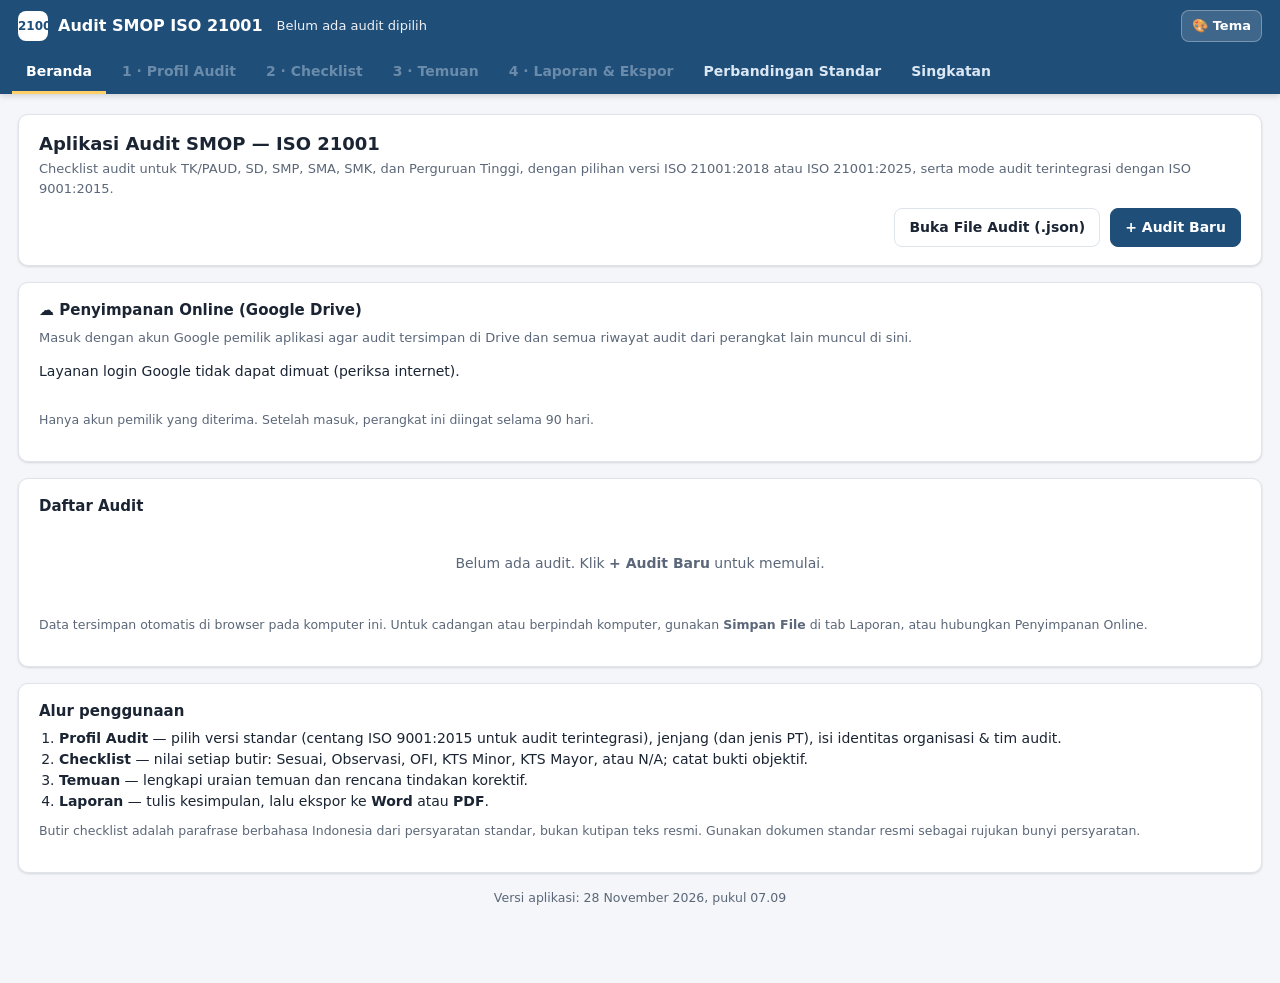
==== commit 43cc8f98: "Tombol Tutup/Buka untuk pertanyaan teknis, operasional, dan dokumen Sama seperti tombol panduan peni" ====
--- a/index.html
+++ b/index.html
@@ -1,7 +1,7 @@
 <!doctype html>
 <html lang="id">
 <head>
-<meta name="build" content="20261128070044">
+<meta name="build" content="20261128070917">
 <meta charset="utf-8">
 <meta name="viewport" content="width=device-width, initial-scale=1">
 <title>Audit ISO 21001</title>
@@ -6266,10 +6266,9 @@
         <div class="chead"><span class="cno">${cl.cond === 'q9' ? esc(Q9_LABEL) + ' · ' + esc(cl.no[a.versi].replace(' (9001)', '')) : esc(verLabel(a.versi)) + ' · ' + esc(cno(a, cl))}</span>
           <div class="ctitle"><h2>${esc(cl.t)}</h2>
             <div class="note">${s.total - s.none}/${s.total} butir dinilai${cl.no[otherV] !== cl.no[a.versi] ? ' · di ' + verLabel(otherV) + ': klausul ' + esc(cl.no[otherV]) : ''}${cl.cond === 'abk' ? ' · klausul kebutuhan khusus' : ''}${its.some(it => it.q9) ? ' · ' + its.filter(it => it.q9).length + ' butir tambahan ISO 9001' : ''}</div></div>
-          <div class="row" style="gap:6px"><span class="note">Tampilkan:</span>
-          <button class="btn sm tgl ${UI.gdDoc ? 'on' : ''}" data-act="gdTgl" data-v="gdDoc" title="Buka/tutup semua kotak dokumen">📄 Dokumen</button>
-          <button class="btn sm tgl ${UI.gdTek ? 'on' : ''}" data-act="gdTgl" data-v="gdTek" title="Buka/tutup semua kotak pertanyaan teknis">🛠 Teknis</button>
-          <button class="btn sm tgl ${UI.gdOps ? 'on' : ''}" data-act="gdTgl" data-v="gdOps" title="Buka/tutup semua kotak pertanyaan operasional">👥 Operasional</button>
+          <div class="row" style="gap:6px">          <button class="btn sm" data-act="gdTgl" data-v="gdDoc" title="Buka/tutup semua kotak dokumen sekaligus">📄 ${UI.gdDoc ? 'Tutup' : 'Buka'} dokumen</button>
+          <button class="btn sm" data-act="gdTgl" data-v="gdTek" title="Buka/tutup semua kotak pertanyaan teknis sekaligus">🛠 ${UI.gdTek ? 'Tutup' : 'Buka'} pertanyaan teknis</button>
+          <button class="btn sm" data-act="gdTgl" data-v="gdOps" title="Buka/tutup semua kotak pertanyaan operasional sekaligus">👥 ${UI.gdOps ? 'Tutup' : 'Buka'} pertanyaan operasional</button>
           <button class="btn sm" data-act="critAll">${UI.critOpen ? 'Tutup' : 'Buka'} panduan penilaian</button>
           <button class="btn sm" data-act="allc" data-k="${cl.k}" title="Isi semua butir yang belum dinilai dengan Sesuai">Belum dinilai → Sesuai</button></div></div>
         ${cl.chg && !/^Substansi sama/.test(cl.chg) ? `<div class="chg"><b>Perbedaan 2018 ↔ 2025:</b> ${ea(cl.chg)}</div>` : ''}
@@ -6322,9 +6321,8 @@
     </div>`;
   }).join('');
   const hasGuide = (b.cl.ind ? r.indikasi.rows : st.rows).some(x => (x.tek && x.tek.length) || (x.ops && x.ops.length) || x.kr);
-  const tools = hasGuide ? `<div class="row" style="gap:6px;margin-top:10px"><span class="note">Tampilkan:</span>
-      <button class="btn sm tgl ${UI.gdTek ? 'on' : ''}" data-act="gdTgl" data-v="gdTek" title="Buka/tutup semua kotak pertanyaan teknis">🛠 Teknis</button>
-      <button class="btn sm tgl ${UI.gdOps ? 'on' : ''}" data-act="gdTgl" data-v="gdOps" title="Buka/tutup semua kotak pertanyaan operasional">👥 Operasional</button>
+  const tools = hasGuide ? `<div class="row" style="gap:6px;margin-top:10px">      <button class="btn sm" data-act="gdTgl" data-v="gdTek" title="Buka/tutup semua kotak pertanyaan teknis sekaligus">🛠 ${UI.gdTek ? 'Tutup' : 'Buka'} pertanyaan teknis</button>
+      <button class="btn sm" data-act="gdTgl" data-v="gdOps" title="Buka/tutup semua kotak pertanyaan operasional sekaligus">👥 ${UI.gdOps ? 'Tutup' : 'Buka'} pertanyaan operasional</button>
       <button class="btn sm" data-act="critAll">${UI.critOpen ? 'Tutup' : 'Buka'} panduan penilaian</button></div>` : '';
   const prev = blocks[bi - 1], next = blocks[bi + 1];
   const info = b.cl.ind ? r.indikasi.intro : st.info;
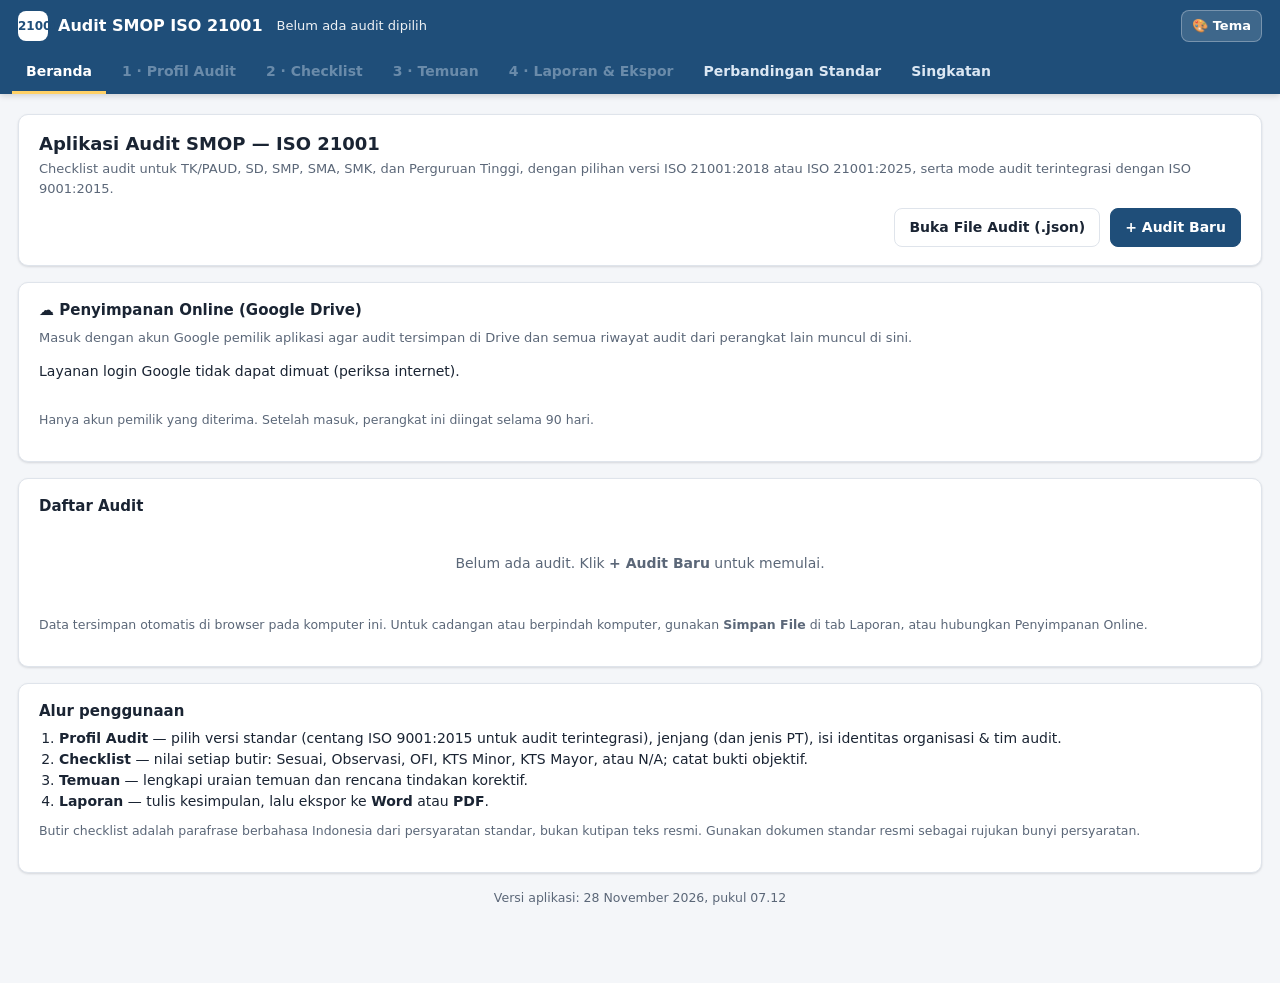
==== commit 642db079: "Per Site: kotak catatan auditor lainnya per site Tempat untuk hal yang belum masuk ke pertanyaan man" ====
--- a/index.html
+++ b/index.html
@@ -1,7 +1,7 @@
 <!doctype html>
 <html lang="id">
 <head>
-<meta name="build" content="20261128070917">
+<meta name="build" content="20261128071259">
 <meta charset="utf-8">
 <meta name="viewport" content="width=device-width, initial-scale=1">
 <title>Audit ISO 21001</title>
@@ -6367,11 +6367,12 @@
 const SITE_NOTES = [['unit', 'Auditee / personel yang diwawancarai', 'mis. Ketua LPPM (Dr. …); Kepala Pusat Penelitian; 2 staf; 1 dosen penerima hibah', 2],
   ['baik', 'Praktik baik / kekuatan', 'Satu poin per baris', 2],
   ['kendala', 'Kendala atau keterbatasan audit', 'mis. dokumen X belum tersedia; auditee utama berhalangan; waktu kurang', 2],
-  ['simpul', 'Kesimpulan auditor untuk site ini', 'mis. Sistem diterapkan, tetapi pemantauan sasaran belum efektif', 2]];
+  ['simpul', 'Kesimpulan auditor untuk site ini', 'mis. Sistem diterapkan, tetapi pemantauan sasaran belum efektif', 2],
+  ['catatan', 'Catatan auditor lainnya (hal yang belum masuk ke pertanyaan mana pun)', 'mis. indikasi dari situs resmi yang perlu diverifikasi', 3]];
 function siteNotesHTML(a, k){
   const r = a.res[k] || {};
   return `<div class="sinfo" style="margin-top:14px"><b>Catatan site (masuk ke laporan untuk Lead Auditor)</b>
-    <div class="grid g2" style="margin-top:8px">${SITE_NOTES.map(([f, l, ph, n]) => `<div><label class="f">${l}</label><textarea class="inp" rows="${n}" data-snote="${esc(k)}|${f}" placeholder="${esc(ph)}">${esc(r[f] || '')}</textarea></div>`).join('')}</div></div>`;
+    <div class="grid g2" style="margin-top:8px">${SITE_NOTES.map(([f, l, ph, n]) => `<div><label class="f">${l}</label><textarea class="inp" rows="${Math.max(n, Math.min(14, String(r[f] || '').split('\n').length * 2))}" data-snote="${esc(k)}|${f}" placeholder="${esc(ph)}">${esc(r[f] || '')}</textarea></div>`).join('')}</div></div>`;
 }
 /** Teks panduan kategori terpilih untuk satu temuan (dasar penetapan kategori) */
 function findingCrit(a, f){
@@ -6492,6 +6493,7 @@
     if (bl.length) h += `<p style="${RS.p}"><b>Praktik baik:</b></p><ul style="margin:0 0 6pt">${bl.map(x => `<li>${esc(x.replace(/^[-•*]\s*/, ''))}</li>`).join('')}</ul>`;
     if (n.kendala) h += `<p style="${RS.p}"><b>Kendala/keterbatasan audit:</b> ${nl2br(n.kendala)}</p>`;
     if (n.simpul) h += `<p style="${RS.p}"><b>Kesimpulan site:</b> ${nl2br(n.simpul)}</p>`;
+    if (n.catatan) h += `<p style="${RS.p}"><b>Catatan auditor:</b> ${nl2br(n.catatan)}</p>`;
   });
   if (kl.items.length) h += `<p style="${RS.h3}">${esc(kl.title)}</p>` + fTable(kl.items);
   // diteruskan ke lead
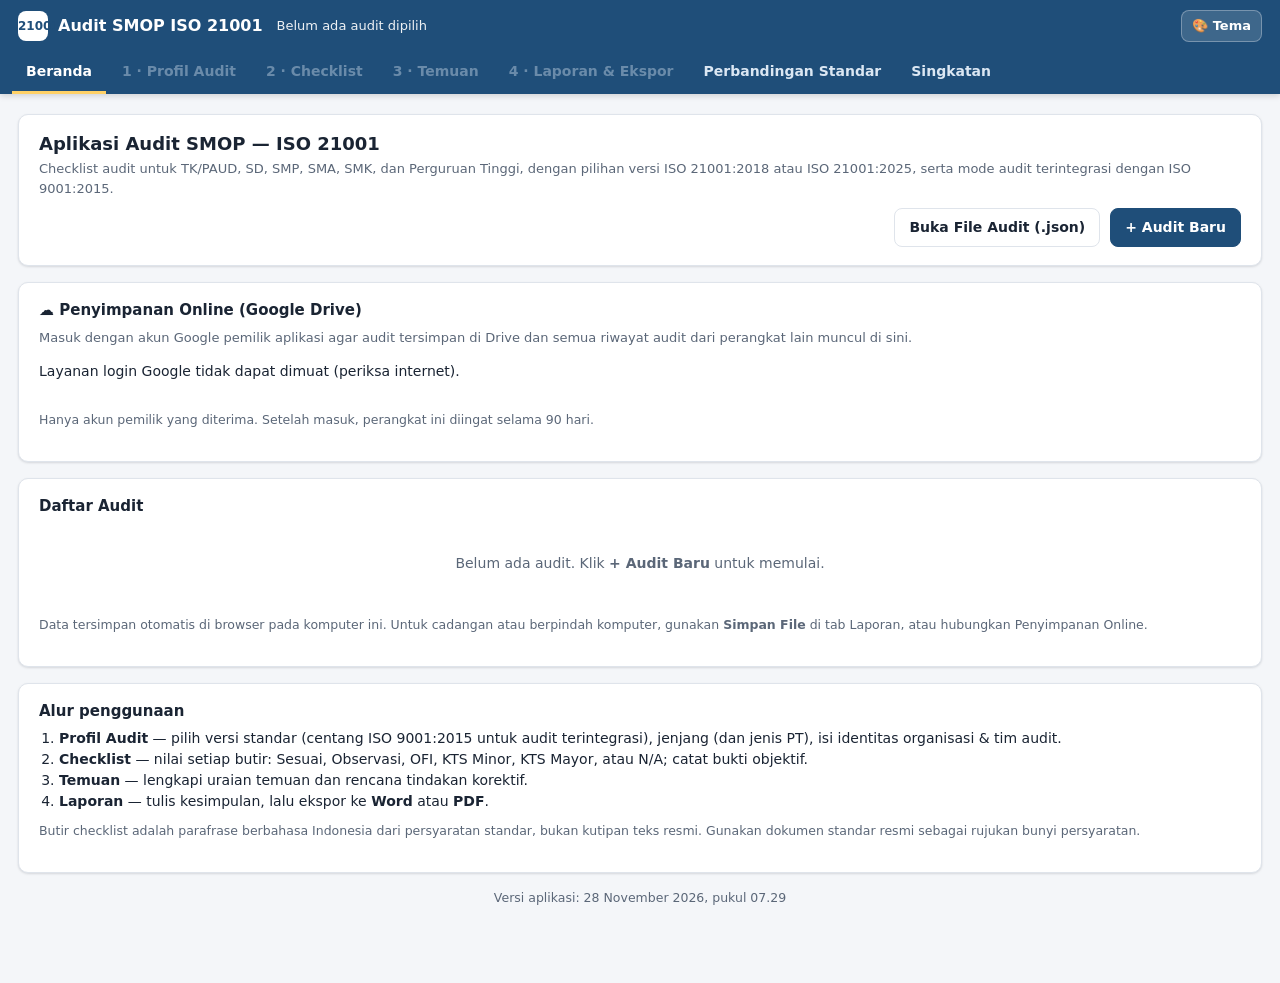
==== commit 7e9fc8c5: "Kotak catatan per pertanyaan dua kali lebih tinggi Minimal 4 baris (sebelumnya 2) dan bertambah 2 ba" ====
--- a/index.html
+++ b/index.html
@@ -1,7 +1,7 @@
 <!doctype html>
 <html lang="id">
 <head>
-<meta name="build" content="20261128071259">
+<meta name="build" content="20261128072942">
 <meta charset="utf-8">
 <meta name="viewport" content="width=device-width, initial-scale=1">
 <title>Audit ISO 21001</title>
@@ -6226,6 +6226,8 @@
   }).join('');
   return `<details class="kr" ${UI.critOpen ? 'open' : ''}><summary>Panduan penilaian — kapan memilih kategori${cur ? ` · terpilih: <b>${esc(CAT[cur].t)}</b>` : ''}</summary><div class="kr-b">${rows}</div></details>`;
 }
+/** Tinggi kotak catatan per pertanyaan: minimal 4 baris, bertambah 2 baris per baris teks (maks. 20) */
+const noteRows = t => Math.min(20, Math.max(4, String(t || '').split('\n').length * 2));
 function itemHTML(a, cl, it, n){
   const r = peekR(a, cl.k, it.i);
   const tags = (it.q9 ? '<span class="tag q9" title="Butir tambahan dari ISO 9001:2015">ISO 9001</span>' : '')
@@ -6236,7 +6238,7 @@
     ${guideHTML(a, cl, it)}
     <div class="cats">${btns}</div>
     ${critHTML(cl, it, r.cat)}
-    <textarea class="inp" rows="${Math.min(10, Math.max(2, String(r.bukti || '').split('\n').length))}" data-item="${cl.k}|${it.i}|bukti" placeholder="Bukti objektif & catatan auditor (dokumen, rekaman, wawancara, observasi)…">${esc(r.bukti || '')}</textarea>
+    <textarea class="inp" rows="${noteRows(r.bukti)}" data-item="${cl.k}|${it.i}|bukti" placeholder="Bukti objektif & catatan auditor (dokumen, rekaman, wawancara, observasi)…">${esc(r.bukti || '')}</textarea>
   </div>`;
 }
 /** Kotak padanan klausul ISO 9001 pada kepala klausul (mode terintegrasi) */
@@ -6317,7 +6319,7 @@
       ${siteGuideHTML(b.cl.k, it.i, x)}
       <div class="cats">${btns}</div>
       ${siteCritHTML(b.cl.k, it.i, x, rr.cat)}
-      <textarea class="inp" rows="${Math.min(10, Math.max(2, String(rr.bukti || '').split('\n').length))}" data-item="${esc(b.cl.k)}|${it.i}|bukti" placeholder="Catatan auditor: bukti objektif, dokumen & nomor, personel yang diwawancarai…">${esc(rr.bukti || '')}</textarea>
+      <textarea class="inp" rows="${noteRows(rr.bukti)}" data-item="${esc(b.cl.k)}|${it.i}|bukti" placeholder="Catatan auditor: bukti objektif, dokumen & nomor, personel yang diwawancarai…">${esc(rr.bukti || '')}</textarea>
     </div>`;
   }).join('');
   const hasGuide = (b.cl.ind ? r.indikasi.rows : st.rows).some(x => (x.tek && x.tek.length) || (x.ops && x.ops.length) || x.kr);
@@ -7033,7 +7035,7 @@
       const line = b.dataset.kind === 'doc' ? '✓ Diperiksa: ' + b.dataset.v : 'T: ' + b.dataset.v + '\nJ: ';
       r.bukti = (r.bukti ? r.bukti.replace(/\s+$/, '') + '\n' : '') + line; save();
       const tx = document.querySelector(`[data-item="${k}|${i}|bukti"]`);
-      if (tx) { tx.value = r.bukti; tx.rows = Math.min(10, Math.max(2, r.bukti.split('\n').length)); if (b.dataset.kind !== 'doc') { tx.focus(); tx.setSelectionRange(tx.value.length, tx.value.length); } }
+      if (tx) { tx.value = r.bukti; tx.rows = noteRows(r.bukti); if (b.dataset.kind !== 'doc') { tx.focus(); tx.setSelectionRange(tx.value.length, tx.value.length); } }
       toast(b.dataset.kind === 'doc' ? 'Dokumen dicatat sebagai diperiksa' : 'Pertanyaan disalin ke catatan');
       break;
     }
